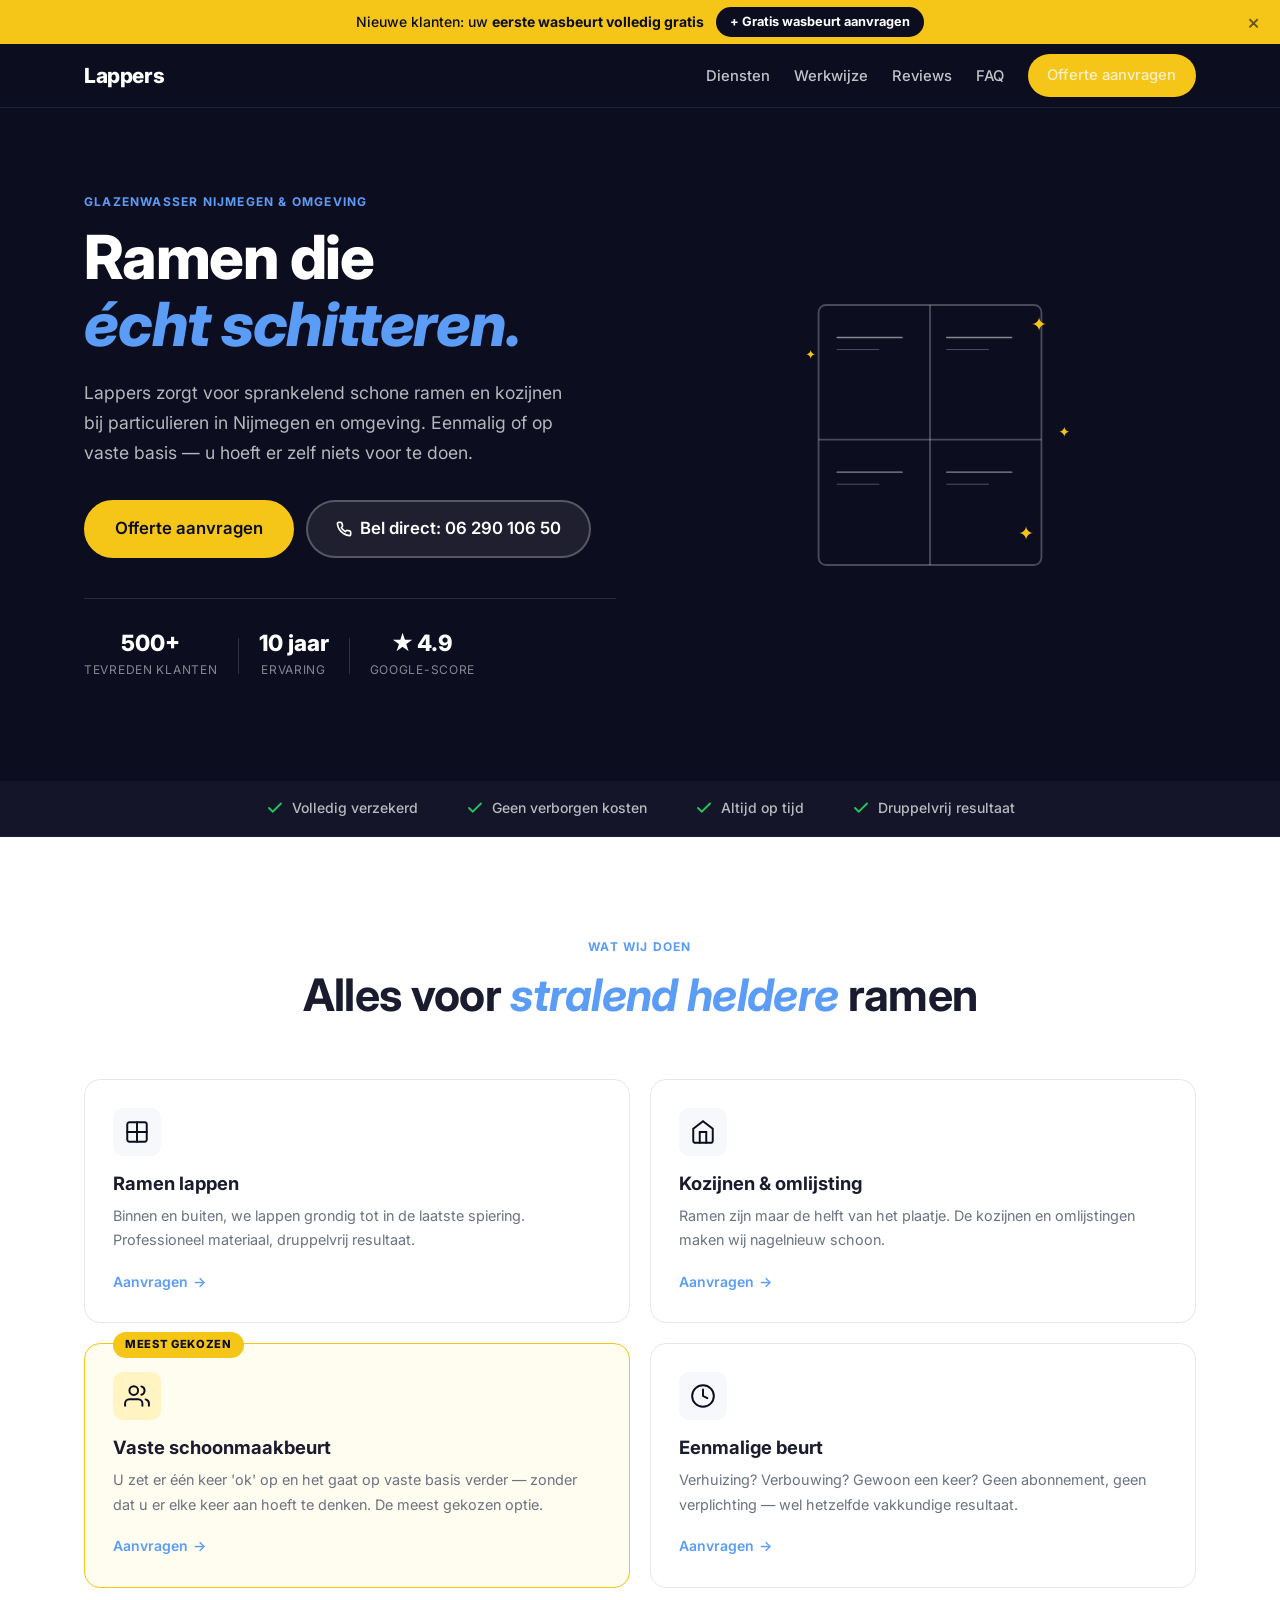
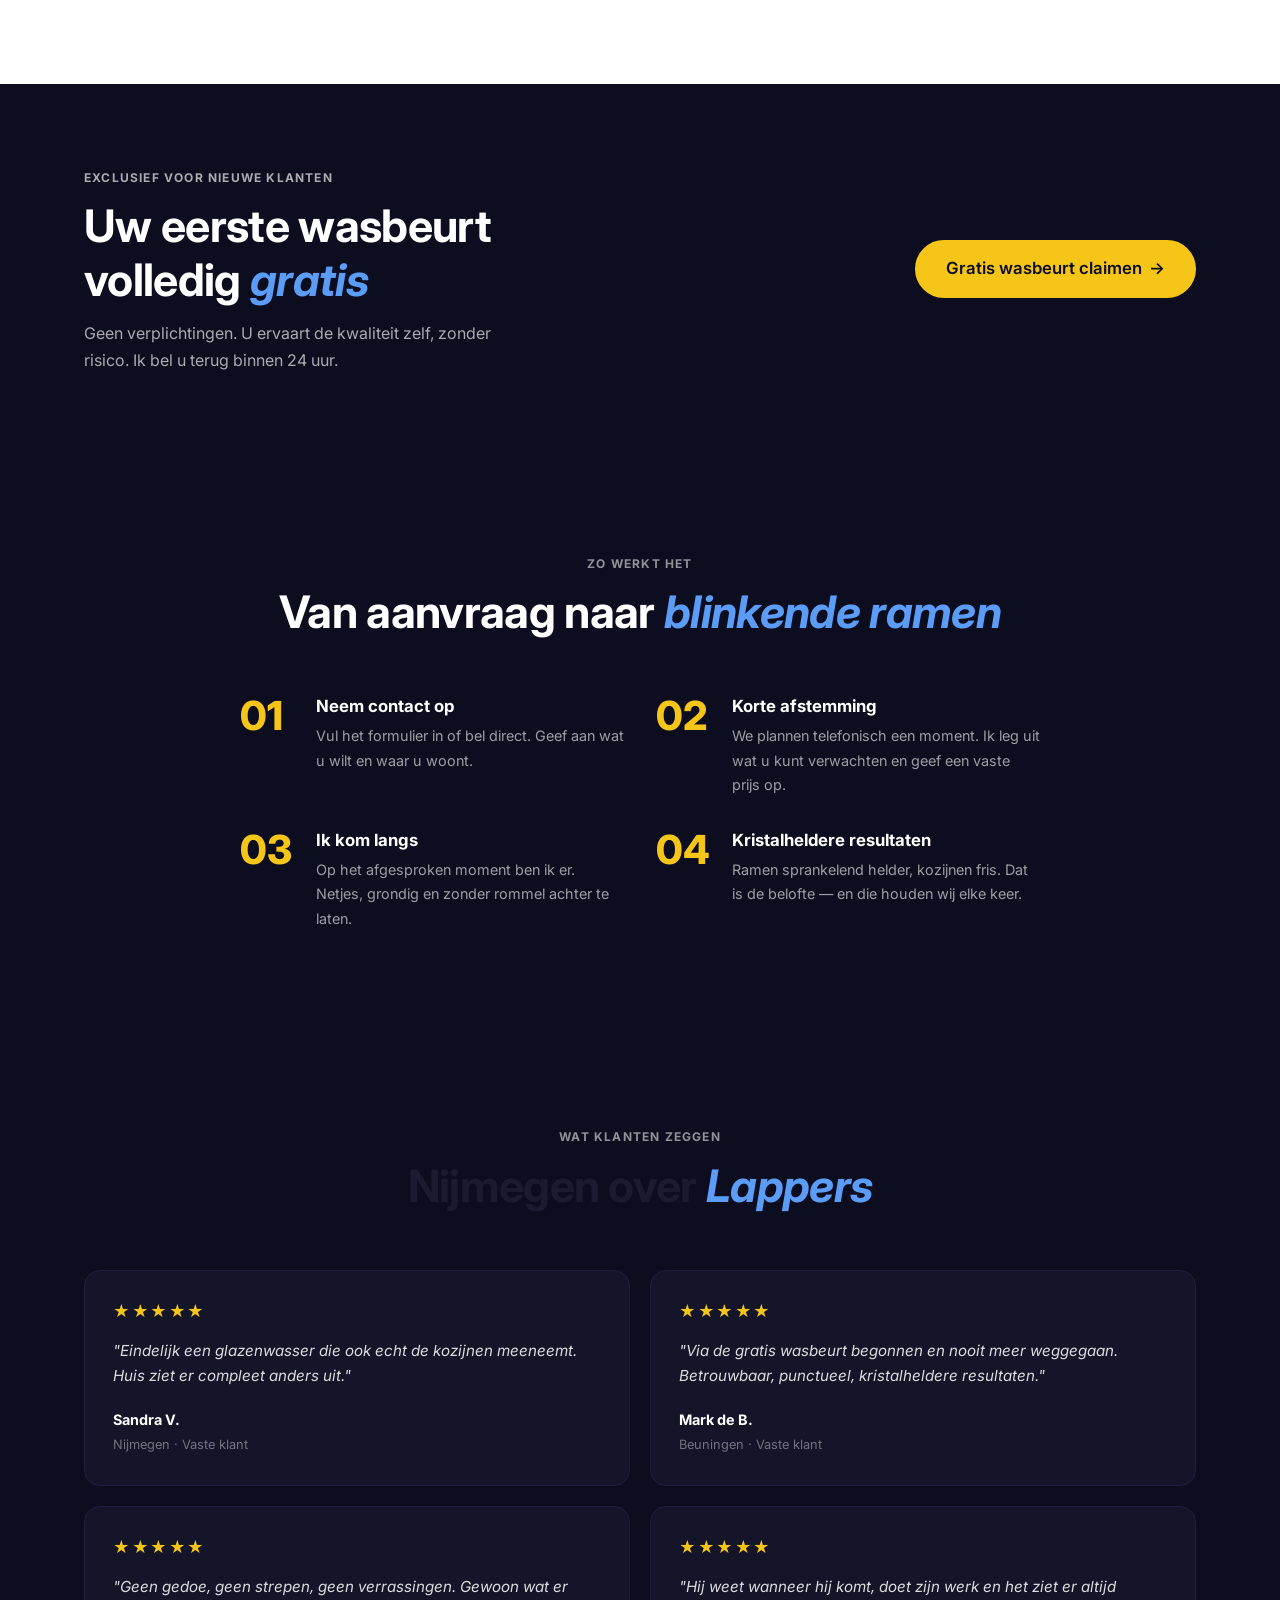
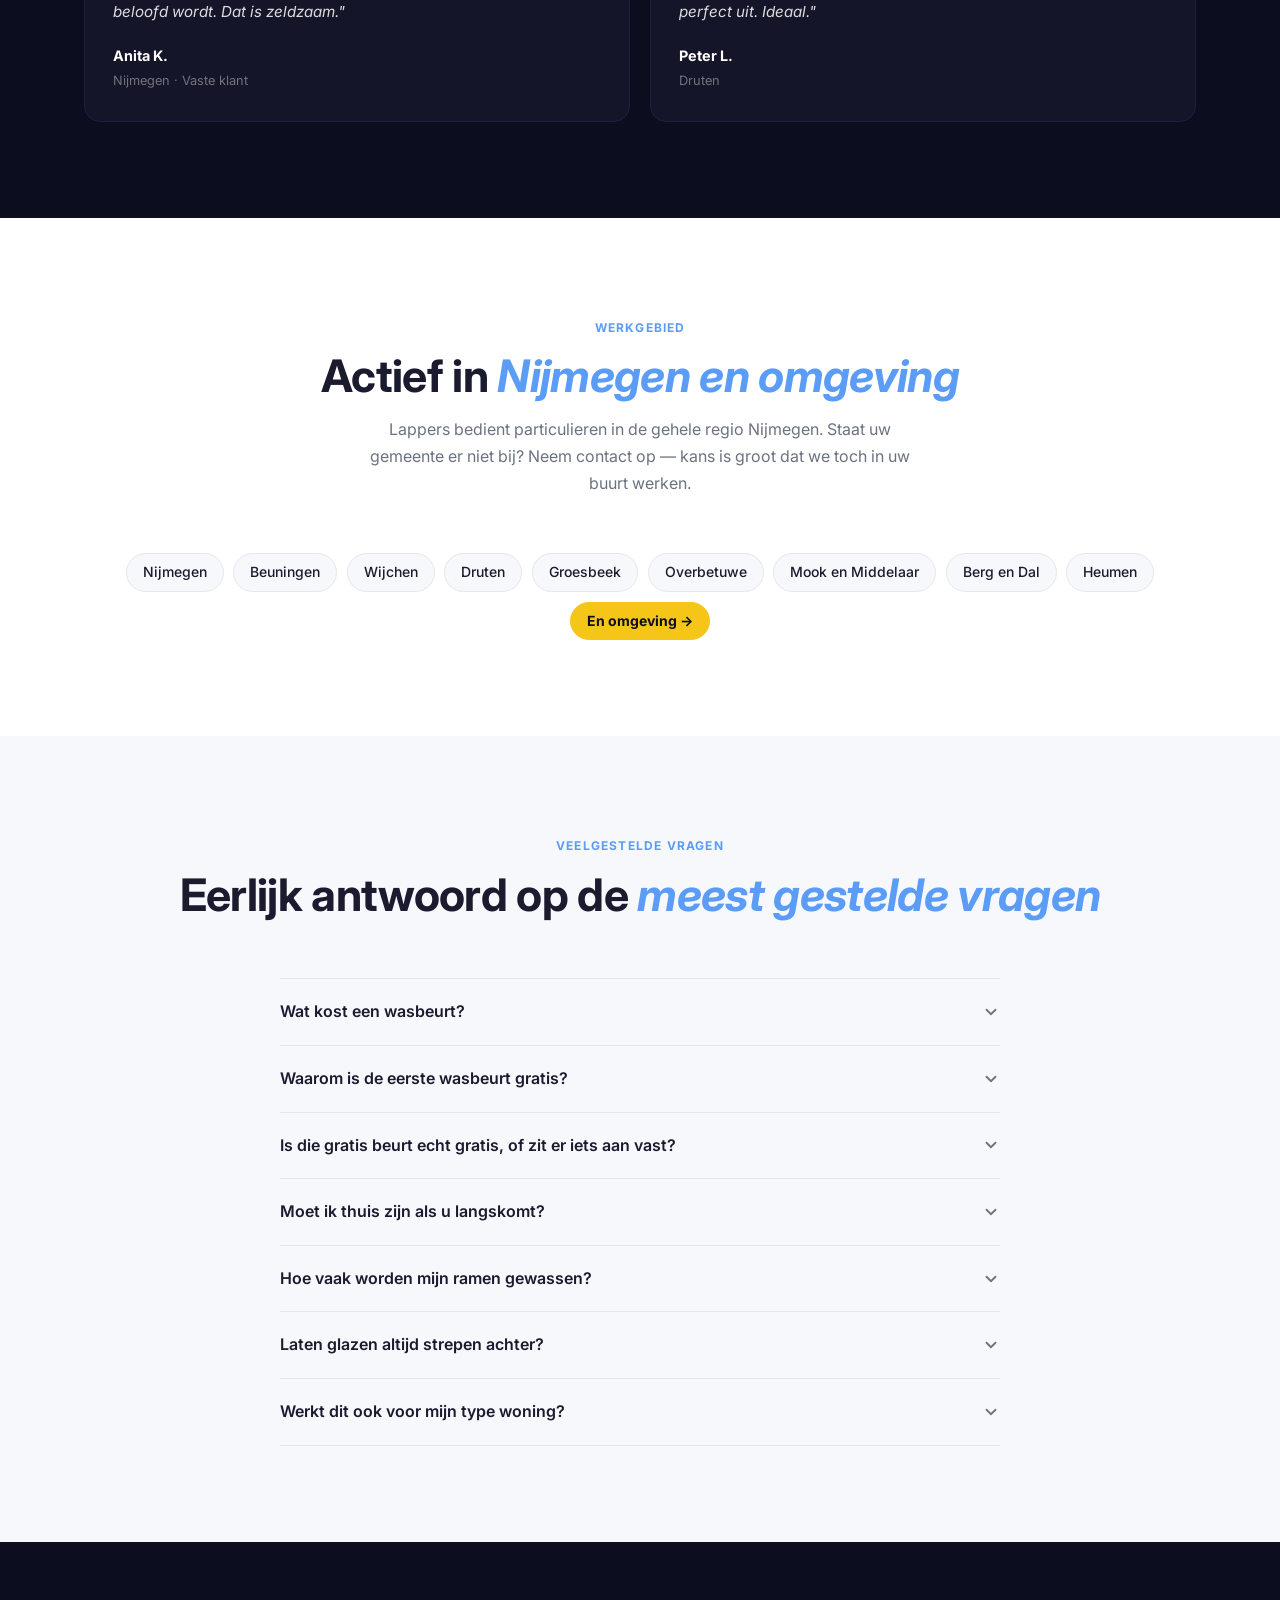
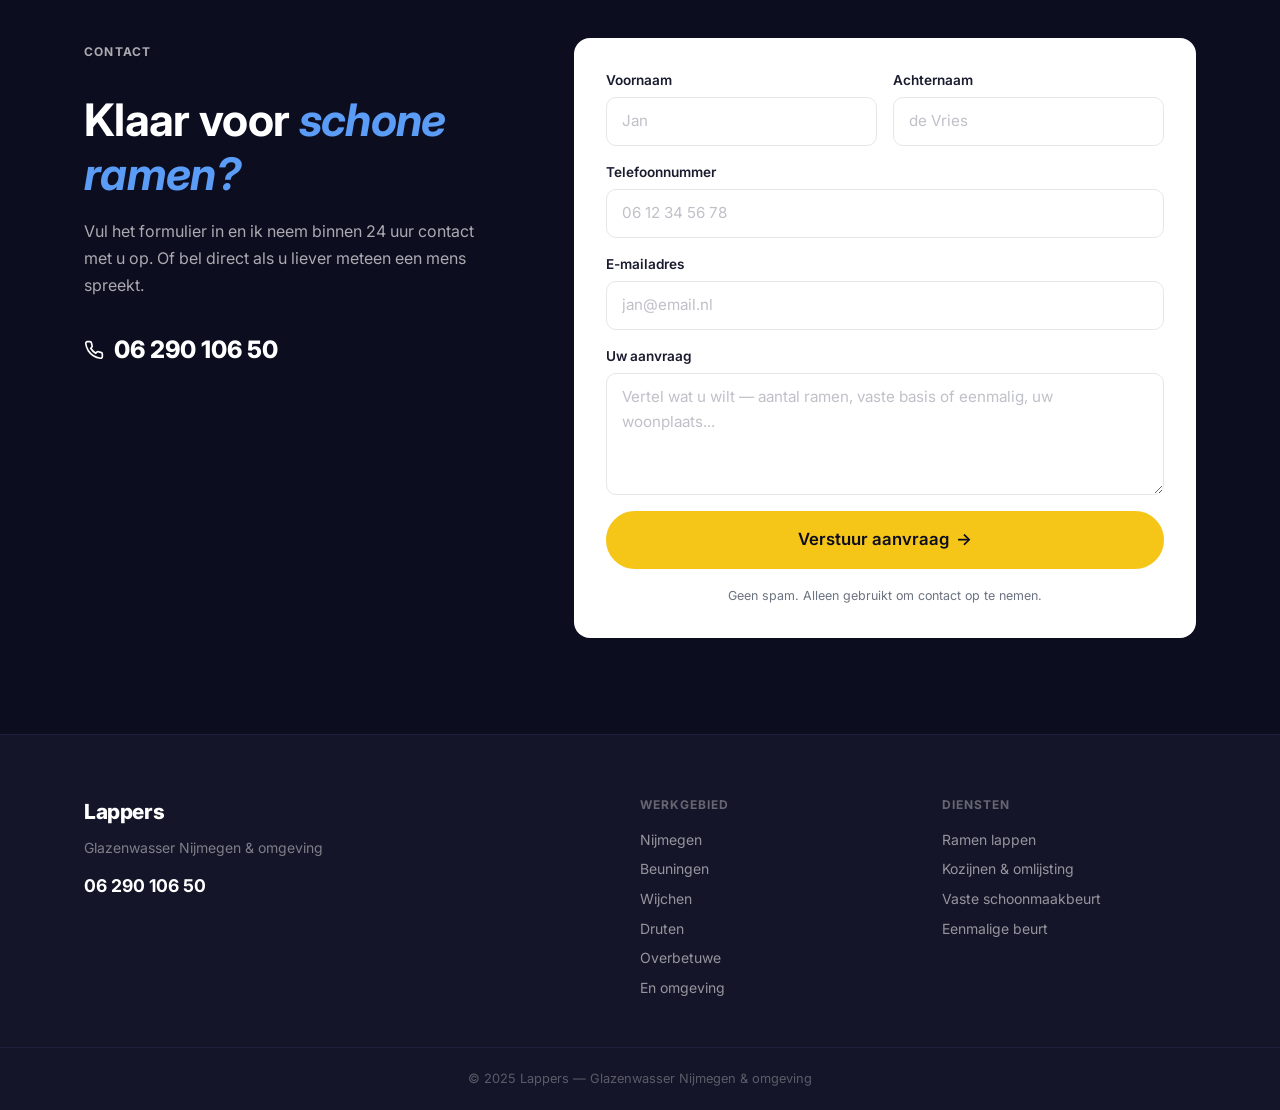
==== index.html @ eae04022 "Bouwen complete site voor lappers.nl Statische HTML/CSS/JS site voor glazenwasserij Lappers (Nijmege" ====
<!DOCTYPE html>
<html lang="nl">
<head>
    <meta charset="UTF-8">
    <meta name="viewport" content="width=device-width, initial-scale=1.0">
    <title>Lappers – Glazenwasser Nijmegen | Eerste wasbeurt gratis</title>
    <meta name="description" content="Lappers is uw betrouwbare glazenwasser in Nijmegen en omgeving. Ramen lappen voor particulieren — vakkundig, druppelvrij, altijd op tijd. Nieuwe klanten: eerste wasbeurt gratis.">
    <link rel="canonical" href="https://lappers.nl/">

    <meta property="og:title" content="Lappers – Glazenwasser Nijmegen">
    <meta property="og:description" content="Betrouwbare glazenwasser voor particulieren in Nijmegen. Eerste wasbeurt gratis.">
    <meta property="og:type" content="website">
    <meta property="og:url" content="https://lappers.nl">
    <meta property="og:locale" content="nl_NL">

    <script type="application/ld+json">
    {
      "@context": "https://schema.org",
      "@type": "LocalBusiness",
      "name": "Lappers",
      "description": "Betrouwbare glazenwasserij voor particulieren in Nijmegen en omgeving.",
      "url": "https://lappers.nl",
      "telephone": "+31629010650",
      "email": "info@lappers.nl",
      "address": {
        "@type": "PostalAddress",
        "addressLocality": "Nijmegen",
        "addressRegion": "Gelderland",
        "addressCountry": "NL"
      },
      "geo": {"@type": "GeoCoordinates", "latitude": 51.8426, "longitude": 5.8546},
      "areaServed": [
        {"@type": "City", "name": "Nijmegen"},
        {"@type": "City", "name": "Beuningen"},
        {"@type": "City", "name": "Wijchen"},
        {"@type": "City", "name": "Groesbeek"},
        {"@type": "City", "name": "Druten"},
        {"@type": "City", "name": "Overbetuwe"},
        {"@type": "City", "name": "Mook en Middelaar"}
      ],
      "openingHoursSpecification": {
        "@type": "OpeningHoursSpecification",
        "dayOfWeek": ["Monday","Tuesday","Wednesday","Thursday","Friday","Saturday"],
        "opens": "08:00", "closes": "18:00"
      },
      "aggregateRating": {"@type": "AggregateRating", "ratingValue": "4.9", "reviewCount": "127"}
    }
    </script>

    <link rel="preconnect" href="https://fonts.googleapis.com">
    <link rel="preconnect" href="https://fonts.gstatic.com" crossorigin>
    <link href="https://fonts.googleapis.com/css2?family=Inter:ital,wght@0,400;0,500;0,600;0,700;0,800;1,600;1,700&display=swap" rel="stylesheet">
    <link rel="stylesheet" href="css/style.css">
</head>
<body>

    <div class="announce-bar" id="announceBar">
        <div class="container announce-bar__inner">
            <span>Nieuwe klanten: uw <strong>eerste wasbeurt volledig gratis</strong></span>
            <a href="gratis-wasbeurt.html" class="announce-bar__cta">+ Gratis wasbeurt aanvragen</a>
            <button class="announce-bar__close" id="closeAnnounce" aria-label="Sluiten">&times;</button>
        </div>
    </div>

    <nav class="nav" id="nav">
        <div class="container nav__inner">
            <a href="/" class="nav__logo">Lappers</a>
            <ul class="nav__links" id="navLinks">
                <li><a href="#diensten">Diensten</a></li>
                <li><a href="#werkwijze">Werkwijze</a></li>
                <li><a href="#reviews">Reviews</a></li>
                <li><a href="#faq">FAQ</a></li>
                <li><a href="#contact" class="btn btn--nav">Offerte aanvragen</a></li>
            </ul>
            <button class="nav__toggle" id="navToggle" aria-label="Menu openen" aria-expanded="false">
                <span></span><span></span><span></span>
            </button>
        </div>
    </nav>

    <header class="hero" id="home">
        <div class="container hero__inner">
            <div class="hero__content">
                <p class="eyebrow">Glazenwasser Nijmegen &amp; omgeving</p>
                <h1>Ramen die<br><em>écht schitteren.</em></h1>
                <p class="hero__body">Lappers zorgt voor sprankelend schone ramen en kozijnen bij particulieren in Nijmegen en omgeving. Eenmalig of op vaste basis — u hoeft er zelf niets voor te doen.</p>
                <div class="hero__actions">
                    <a href="#contact" class="btn btn--gold btn--lg">Offerte aanvragen</a>
                    <a href="tel:0629010650" class="btn btn--ghost btn--lg">
                        <svg width="16" height="16" viewBox="0 0 24 24" fill="none" stroke="currentColor" stroke-width="2.5" stroke-linecap="round" stroke-linejoin="round" aria-hidden="true"><path d="M22 16.92v3a2 2 0 01-2.18 2 19.79 19.79 0 01-8.63-3.07 19.5 19.5 0 01-6-6 19.79 19.79 0 01-3.07-8.67A2 2 0 014 2h3a2 2 0 012 1.72c.127.96.361 1.903.7 2.81a2 2 0 01-.45 2.11L8.09 9.91a16 16 0 006 6l1.27-1.27a2 2 0 012.11-.45c.907.339 1.85.573 2.81.7A2 2 0 0122 16.92z"/></svg>
                        Bel direct: 06 290 106 50
                    </a>
                </div>
                <div class="hero__stats">
                    <div class="hero__stat">
                        <strong>500+</strong>
                        <span>Tevreden klanten</span>
                    </div>
                    <div class="hero__stat-divider"></div>
                    <div class="hero__stat">
                        <strong>10&nbsp;jaar</strong>
                        <span>Ervaring</span>
                    </div>
                    <div class="hero__stat-divider"></div>
                    <div class="hero__stat">
                        <strong>&#9733;&thinsp;4.9</strong>
                        <span>Google-score</span>
                    </div>
                </div>
            </div>
            <div class="hero__visual" aria-hidden="true">
                <div class="window-wrap">
                    <svg class="window-svg" viewBox="0 0 280 320" fill="none" xmlns="http://www.w3.org/2000/svg">
                        <!-- Window frame -->
                        <rect x="20" y="20" width="240" height="280" rx="8" stroke="rgba(255,255,255,0.25)" stroke-width="2"/>
                        <!-- Horizontal bar -->
                        <line x1="20" y1="165" x2="260" y2="165" stroke="rgba(255,255,255,0.25)" stroke-width="2"/>
                        <!-- Vertical bar -->
                        <line x1="140" y1="20" x2="140" y2="300" stroke="rgba(255,255,255,0.25)" stroke-width="2"/>
                        <!-- Pane TL shine -->
                        <line x1="40" y1="55" x2="110" y2="55" stroke="rgba(255,255,255,0.5)" stroke-width="1.5" stroke-linecap="round"/>
                        <line x1="40" y1="68" x2="85" y2="68" stroke="rgba(255,255,255,0.3)" stroke-width="1" stroke-linecap="round"/>
                        <!-- Pane TR shine -->
                        <line x1="158" y1="55" x2="228" y2="55" stroke="rgba(255,255,255,0.5)" stroke-width="1.5" stroke-linecap="round"/>
                        <line x1="158" y1="68" x2="203" y2="68" stroke="rgba(255,255,255,0.3)" stroke-width="1" stroke-linecap="round"/>
                        <!-- Pane BL shine -->
                        <line x1="40" y1="200" x2="110" y2="200" stroke="rgba(255,255,255,0.5)" stroke-width="1.5" stroke-linecap="round"/>
                        <line x1="40" y1="213" x2="85" y2="213" stroke="rgba(255,255,255,0.3)" stroke-width="1" stroke-linecap="round"/>
                        <!-- Pane BR shine -->
                        <line x1="158" y1="200" x2="228" y2="200" stroke="rgba(255,255,255,0.5)" stroke-width="1.5" stroke-linecap="round"/>
                        <line x1="158" y1="213" x2="203" y2="213" stroke="rgba(255,255,255,0.3)" stroke-width="1" stroke-linecap="round"/>
                    </svg>
                    <span class="sparkle sp1">&#10022;</span>
                    <span class="sparkle sp2">&#10022;</span>
                    <span class="sparkle sp3">&#10022;</span>
                    <span class="sparkle sp4">&#10022;</span>
                </div>
            </div>
        </div>
    </header>

    <section class="usp-bar">
        <div class="container usp-bar__inner">
            <div class="usp-item">
                <svg width="18" height="18" viewBox="0 0 24 24" fill="none" stroke="currentColor" stroke-width="2.5" stroke-linecap="round" aria-hidden="true"><polyline points="20 6 9 17 4 12"/></svg>
                <span>Volledig verzekerd</span>
            </div>
            <div class="usp-item">
                <svg width="18" height="18" viewBox="0 0 24 24" fill="none" stroke="currentColor" stroke-width="2.5" stroke-linecap="round" aria-hidden="true"><polyline points="20 6 9 17 4 12"/></svg>
                <span>Geen verborgen kosten</span>
            </div>
            <div class="usp-item">
                <svg width="18" height="18" viewBox="0 0 24 24" fill="none" stroke="currentColor" stroke-width="2.5" stroke-linecap="round" aria-hidden="true"><polyline points="20 6 9 17 4 12"/></svg>
                <span>Altijd op tijd</span>
            </div>
            <div class="usp-item">
                <svg width="18" height="18" viewBox="0 0 24 24" fill="none" stroke="currentColor" stroke-width="2.5" stroke-linecap="round" aria-hidden="true"><polyline points="20 6 9 17 4 12"/></svg>
                <span>Druppelvrij resultaat</span>
            </div>
        </div>
    </section>

    <section class="section" id="diensten">
        <div class="container">
            <div class="section__header">
                <p class="eyebrow">Wat wij doen</p>
                <h2>Alles voor <em>stralend heldere</em> ramen</h2>
            </div>
            <div class="services-grid">
                <div class="service-card">
                    <div class="service-card__icon">
                        <svg width="26" height="26" viewBox="0 0 24 24" fill="none" stroke="currentColor" stroke-width="1.8" stroke-linecap="round" aria-hidden="true"><rect x="3" y="3" width="18" height="18" rx="2"/><line x1="3" y1="12" x2="21" y2="12"/><line x1="12" y1="3" x2="12" y2="21"/></svg>
                    </div>
                    <h3>Ramen lappen</h3>
                    <p>Binnen en buiten, we lappen grondig tot in de laatste spiering. Professioneel materiaal, druppelvrij resultaat.</p>
                    <a href="#contact" class="service-card__link">Aanvragen <span aria-hidden="true">&rarr;</span></a>
                </div>
                <div class="service-card">
                    <div class="service-card__icon">
                        <svg width="26" height="26" viewBox="0 0 24 24" fill="none" stroke="currentColor" stroke-width="1.8" stroke-linecap="round" aria-hidden="true"><path d="M3 9l9-7 9 7v11a2 2 0 01-2 2H5a2 2 0 01-2-2z"/><polyline points="9 22 9 12 15 12 15 22"/></svg>
                    </div>
                    <h3>Kozijnen &amp; omlijsting</h3>
                    <p>Ramen zijn maar de helft van het plaatje. De kozijnen en omlijstingen maken wij nagelnieuw schoon.</p>
                    <a href="#contact" class="service-card__link">Aanvragen <span aria-hidden="true">&rarr;</span></a>
                </div>
                <div class="service-card service-card--featured">
                    <div class="service-card__badge">Meest gekozen</div>
                    <div class="service-card__icon">
                        <svg width="26" height="26" viewBox="0 0 24 24" fill="none" stroke="currentColor" stroke-width="1.8" stroke-linecap="round" aria-hidden="true"><path d="M17 21v-2a4 4 0 00-4-4H5a4 4 0 00-4 4v2"/><circle cx="9" cy="7" r="4"/><path d="M23 21v-2a4 4 0 00-3-3.87"/><path d="M16 3.13a4 4 0 010 7.75"/></svg>
                    </div>
                    <h3>Vaste schoonmaakbeurt</h3>
                    <p>U zet er één keer 'ok' op en het gaat op vaste basis verder — zonder dat u er elke keer aan hoeft te denken. De meest gekozen optie.</p>
                    <a href="#contact" class="service-card__link">Aanvragen <span aria-hidden="true">&rarr;</span></a>
                </div>
                <div class="service-card">
                    <div class="service-card__icon">
                        <svg width="26" height="26" viewBox="0 0 24 24" fill="none" stroke="currentColor" stroke-width="1.8" stroke-linecap="round" aria-hidden="true"><circle cx="12" cy="12" r="10"/><polyline points="12 6 12 12 16 14"/></svg>
                    </div>
                    <h3>Eenmalige beurt</h3>
                    <p>Verhuizing? Verbouwing? Gewoon een keer? Geen abonnement, geen verplichting — wel hetzelfde vakkundige resultaat.</p>
                    <a href="#contact" class="service-card__link">Aanvragen <span aria-hidden="true">&rarr;</span></a>
                </div>
            </div>
        </div>
    </section>

    <section class="cta-banner">
        <div class="container cta-banner__inner">
            <div class="cta-banner__content">
                <p class="eyebrow eyebrow--light">Exclusief voor nieuwe klanten</p>
                <h2>Uw eerste wasbeurt<br>volledig <em>gratis</em></h2>
                <p>Geen verplichtingen. U ervaart de kwaliteit zelf, zonder risico. Ik bel u terug binnen 24 uur.</p>
            </div>
            <a href="gratis-wasbeurt.html" class="btn btn--gold btn--lg">Gratis wasbeurt claimen <span aria-hidden="true">&rarr;</span></a>
        </div>
    </section>

    <section class="section section--dark" id="werkwijze">
        <div class="container">
            <div class="section__header">
                <p class="eyebrow eyebrow--light">Zo werkt het</p>
                <h2>Van aanvraag naar <em>blinkende ramen</em></h2>
            </div>
            <div class="steps">
                <div class="step">
                    <div class="step__number">01</div>
                    <div class="step__content">
                        <h3>Neem contact op</h3>
                        <p>Vul het formulier in of bel direct. Geef aan wat u wilt en waar u woont.</p>
                    </div>
                </div>
                <div class="step">
                    <div class="step__number">02</div>
                    <div class="step__content">
                        <h3>Korte afstemming</h3>
                        <p>We plannen telefonisch een moment. Ik leg uit wat u kunt verwachten en geef een vaste prijs op.</p>
                    </div>
                </div>
                <div class="step">
                    <div class="step__number">03</div>
                    <div class="step__content">
                        <h3>Ik kom langs</h3>
                        <p>Op het afgesproken moment ben ik er. Netjes, grondig en zonder rommel achter te laten.</p>
                    </div>
                </div>
                <div class="step">
                    <div class="step__number">04</div>
                    <div class="step__content">
                        <h3>Kristalheldere resultaten</h3>
                        <p>Ramen sprankelend helder, kozijnen fris. Dat is de belofte — en die houden wij elke keer.</p>
                    </div>
                </div>
            </div>
        </div>
    </section>

    <section class="section reviews-section" id="reviews">
        <div class="container">
            <div class="section__header">
                <p class="eyebrow eyebrow--light">Wat klanten zeggen</p>
                <h2>Nijmegen over <em>Lappers</em></h2>
            </div>
            <div class="reviews-grid">
                <div class="review-card">
                    <div class="review-card__stars" aria-label="5 sterren">&#9733;&#9733;&#9733;&#9733;&#9733;</div>
                    <blockquote>"Eindelijk een glazenwasser die ook echt de kozijnen meeneemt. Huis ziet er compleet anders uit."</blockquote>
                    <div class="review-card__author">
                        <strong>Sandra V.</strong>
                        <span>Nijmegen &middot; Vaste klant</span>
                    </div>
                </div>
                <div class="review-card">
                    <div class="review-card__stars" aria-label="5 sterren">&#9733;&#9733;&#9733;&#9733;&#9733;</div>
                    <blockquote>"Via de gratis wasbeurt begonnen en nooit meer weggegaan. Betrouwbaar, punctueel, kristalheldere resultaten."</blockquote>
                    <div class="review-card__author">
                        <strong>Mark de B.</strong>
                        <span>Beuningen &middot; Vaste klant</span>
                    </div>
                </div>
                <div class="review-card">
                    <div class="review-card__stars" aria-label="5 sterren">&#9733;&#9733;&#9733;&#9733;&#9733;</div>
                    <blockquote>"Geen gedoe, geen strepen, geen verrassingen. Gewoon wat er beloofd wordt. Dat is zeldzaam."</blockquote>
                    <div class="review-card__author">
                        <strong>Anita K.</strong>
                        <span>Nijmegen &middot; Vaste klant</span>
                    </div>
                </div>
                <div class="review-card">
                    <div class="review-card__stars" aria-label="5 sterren">&#9733;&#9733;&#9733;&#9733;&#9733;</div>
                    <blockquote>"Hij weet wanneer hij komt, doet zijn werk en het ziet er altijd perfect uit. Ideaal."</blockquote>
                    <div class="review-card__author">
                        <strong>Peter L.</strong>
                        <span>Druten</span>
                    </div>
                </div>
            </div>
        </div>
    </section>

    <section class="section" id="werkgebied">
        <div class="container">
            <div class="section__header">
                <p class="eyebrow">Werkgebied</p>
                <h2>Actief in <em>Nijmegen en omgeving</em></h2>
                <p class="section__sub">Lappers bedient particulieren in de gehele regio Nijmegen. Staat uw gemeente er niet bij? Neem contact op — kans is groot dat we toch in uw buurt werken.</p>
            </div>
            <div class="areas">
                <span class="area-tag">Nijmegen</span>
                <span class="area-tag">Beuningen</span>
                <span class="area-tag">Wijchen</span>
                <span class="area-tag">Druten</span>
                <span class="area-tag">Groesbeek</span>
                <span class="area-tag">Overbetuwe</span>
                <span class="area-tag">Mook en Middelaar</span>
                <span class="area-tag">Berg en Dal</span>
                <span class="area-tag">Heumen</span>
                <a href="#contact" class="area-tag area-tag--cta">En omgeving &rarr;</a>
            </div>
        </div>
    </section>

    <section class="section section--alt" id="faq">
        <div class="container">
            <div class="section__header">
                <p class="eyebrow">Veelgestelde vragen</p>
                <h2>Eerlijk antwoord op de <em>meest gestelde vragen</em></h2>
            </div>
            <div class="faq" role="list">
                <div class="faq__item" role="listitem">
                    <button class="faq__q" aria-expanded="false">
                        Wat kost een wasbeurt?
                        <svg width="18" height="18" viewBox="0 0 24 24" fill="none" stroke="currentColor" stroke-width="2.5" stroke-linecap="round" aria-hidden="true"><polyline points="6 9 12 15 18 9"/></svg>
                    </button>
                    <div class="faq__a" hidden>
                        <p>De prijs hangt af van het aantal ramen en de grootte van uw woning. Na een korte afstemming ontvangt u een vaste prijs — geen verrassingen achteraf. Nieuwe klanten krijgen de eerste beurt gratis.</p>
                    </div>
                </div>
                <div class="faq__item" role="listitem">
                    <button class="faq__q" aria-expanded="false">
                        Waarom is de eerste wasbeurt gratis?
                        <svg width="18" height="18" viewBox="0 0 24 24" fill="none" stroke="currentColor" stroke-width="2.5" stroke-linecap="round" aria-hidden="true"><polyline points="6 9 12 15 18 9"/></svg>
                    </button>
                    <div class="faq__a" hidden>
                        <p>Ik werk liever met klanten die tevreden zijn dan met klanten die verplicht zijn. Één gratis beurt — zodat u zelf ervaart wat de kwaliteit is. Geen verplichtingen, geen abonnement, tenzij u dat zelf wilt.</p>
                    </div>
                </div>
                <div class="faq__item" role="listitem">
                    <button class="faq__q" aria-expanded="false">
                        Is die gratis beurt echt gratis, of zit er iets aan vast?
                        <svg width="18" height="18" viewBox="0 0 24 24" fill="none" stroke="currentColor" stroke-width="2.5" stroke-linecap="round" aria-hidden="true"><polyline points="6 9 12 15 18 9"/></svg>
                    </button>
                    <div class="faq__a" hidden>
                        <p>Echt gratis. Geen abonnementsverplichtingen, geen verborgen kosten. Na de gratis beurt beslist u zelf of u verderwilt — en op welke basis.</p>
                    </div>
                </div>
                <div class="faq__item" role="listitem">
                    <button class="faq__q" aria-expanded="false">
                        Moet ik thuis zijn als u langskomt?
                        <svg width="18" height="18" viewBox="0 0 24 24" fill="none" stroke="currentColor" stroke-width="2.5" stroke-linecap="round" aria-hidden="true"><polyline points="6 9 12 15 18 9"/></svg>
                    </button>
                    <div class="faq__a" hidden>
                        <p>Voor de buitenkant hoeft u niet thuis te zijn. Voor de binnenkant wel. We stemmen dat vooraf af, zodat het altijd op een geschikt moment is.</p>
                    </div>
                </div>
                <div class="faq__item" role="listitem">
                    <button class="faq__q" aria-expanded="false">
                        Hoe vaak worden mijn ramen gewassen?
                        <svg width="18" height="18" viewBox="0 0 24 24" fill="none" stroke="currentColor" stroke-width="2.5" stroke-linecap="round" aria-hidden="true"><polyline points="6 9 12 15 18 9"/></svg>
                    </button>
                    <div class="faq__a" hidden>
                        <p>Dat bepaalt u zelf. De meeste klanten kiezen voor een vaste frequentie van 4 tot 6 weken. Maar ook eenmalig is altijd mogelijk.</p>
                    </div>
                </div>
                <div class="faq__item" role="listitem">
                    <button class="faq__q" aria-expanded="false">
                        Laten glazen altijd strepen achter?
                        <svg width="18" height="18" viewBox="0 0 24 24" fill="none" stroke="currentColor" stroke-width="2.5" stroke-linecap="round" aria-hidden="true"><polyline points="6 9 12 15 18 9"/></svg>
                    </button>
                    <div class="faq__a" hidden>
                        <p>Alleen als ze niet professioneel worden gewassen. Met de juiste techniek en materialen werken wij altijd druppelvrij en streepvrij. Dat is wat vakmanschap inhoudt.</p>
                    </div>
                </div>
                <div class="faq__item" role="listitem">
                    <button class="faq__q" aria-expanded="false">
                        Werkt dit ook voor mijn type woning?
                        <svg width="18" height="18" viewBox="0 0 24 24" fill="none" stroke="currentColor" stroke-width="2.5" stroke-linecap="round" aria-hidden="true"><polyline points="6 9 12 15 18 9"/></svg>
                    </button>
                    <div class="faq__a" hidden>
                        <p>Voor de meeste woningen — rijtjeshuizen, vrijstaand en appartementen — is dit geen probleem. Bij dakramen of hoge verdiepingen stemmen we vooraf af wat mogelijk is.</p>
                    </div>
                </div>
            </div>
        </div>
    </section>

    <section class="section contact-section" id="contact">
        <div class="container contact__inner">
            <div class="contact__info">
                <p class="eyebrow eyebrow--light">Contact</p>
                <h2>Klaar voor <em>schone ramen?</em></h2>
                <p>Vul het formulier in en ik neem binnen 24 uur contact met u op. Of bel direct als u liever meteen een mens spreekt.</p>
                <a href="tel:0629010650" class="contact__phone">
                    <svg width="20" height="20" viewBox="0 0 24 24" fill="none" stroke="currentColor" stroke-width="2" stroke-linecap="round" aria-hidden="true"><path d="M22 16.92v3a2 2 0 01-2.18 2 19.79 19.79 0 01-8.63-3.07 19.5 19.5 0 01-6-6 19.79 19.79 0 01-3.07-8.67A2 2 0 014 2h3a2 2 0 012 1.72c.127.96.361 1.903.7 2.81a2 2 0 01-.45 2.11L8.09 9.91a16 16 0 006 6l1.27-1.27a2 2 0 012.11-.45c.907.339 1.85.573 2.81.7A2 2 0 0122 16.92z"/></svg>
                    06 290 106 50
                </a>
            </div>
            <form class="contact-form" id="contactForm" novalidate>
                <div class="form-row">
                    <div class="form-field">
                        <label for="firstName">Voornaam</label>
                        <input type="text" id="firstName" name="firstName" required autocomplete="given-name" placeholder="Jan">
                    </div>
                    <div class="form-field">
                        <label for="lastName">Achternaam</label>
                        <input type="text" id="lastName" name="lastName" required autocomplete="family-name" placeholder="de Vries">
                    </div>
                </div>
                <div class="form-field">
                    <label for="phone">Telefoonnummer</label>
                    <input type="tel" id="phone" name="phone" required autocomplete="tel" placeholder="06 12 34 56 78">
                </div>
                <div class="form-field">
                    <label for="email">E-mailadres</label>
                    <input type="email" id="email" name="email" required autocomplete="email" placeholder="jan@email.nl">
                </div>
                <div class="form-field">
                    <label for="message">Uw aanvraag</label>
                    <textarea id="message" name="message" rows="4" placeholder="Vertel wat u wilt — aantal ramen, vaste basis of eenmalig, uw woonplaats..."></textarea>
                </div>
                <button type="submit" class="btn btn--gold btn--lg btn--full">
                    Verstuur aanvraag <span aria-hidden="true">&rarr;</span>
                </button>
                <p class="form__notice">Geen spam. Alleen gebruikt om contact op te nemen.</p>
            </form>
        </div>
    </section>

    <footer class="footer">
        <div class="container footer__inner">
            <div class="footer__brand">
                <a href="/" class="nav__logo">Lappers</a>
                <p>Glazenwasser Nijmegen &amp; omgeving</p>
                <a href="tel:0629010650" class="footer__phone">06 290 106 50</a>
            </div>
            <div class="footer__col">
                <p class="footer__col-title">Werkgebied</p>
                <ul>
                    <li>Nijmegen</li>
                    <li>Beuningen</li>
                    <li>Wijchen</li>
                    <li>Druten</li>
                    <li>Overbetuwe</li>
                    <li>En omgeving</li>
                </ul>
            </div>
            <div class="footer__col">
                <p class="footer__col-title">Diensten</p>
                <ul>
                    <li><a href="#diensten">Ramen lappen</a></li>
                    <li><a href="#diensten">Kozijnen &amp; omlijsting</a></li>
                    <li><a href="#diensten">Vaste schoonmaakbeurt</a></li>
                    <li><a href="#diensten">Eenmalige beurt</a></li>
                </ul>
            </div>
        </div>
        <div class="footer__bottom">
            <div class="container">
                <p>&copy; 2025 Lappers &mdash; Glazenwasser Nijmegen &amp; omgeving</p>
            </div>
        </div>
    </footer>

    <script src="js/main.js"></script>
</body>
</html>
---- css/style.css ----
/* ===== Variables ===== */
:root {
  --navy:        #0C0D1F;
  --navy-card:   #141528;
  --navy-border: #1E2040;
  --gold:        #F5C518;
  --gold-hover:  #e0b210;
  --blue-em:     #5B9CF6;
  --white:       #FFFFFF;
  --off-white:   #F7F8FC;
  --text:        #1A1B2E;
  --text-muted:  #6B7280;
  --border:      #E5E7EB;
  --green:       #22C55E;

  --font: 'Inter', system-ui, -apple-system, sans-serif;
  --radius:      10px;
  --radius-lg:   16px;
  --radius-full: 999px;
  --shadow:      0 2px 12px rgba(0,0,0,.08);
  --shadow-md:   0 4px 20px rgba(0,0,0,.12);
  --shadow-lg:   0 8px 40px rgba(0,0,0,.16);

  --nav-h: 64px;
  --announce-h: 44px;
}

/* ===== Reset ===== */
*, *::before, *::after { box-sizing: border-box; margin: 0; padding: 0; }
html { scroll-behavior: smooth; font-size: 16px; }
body {
  font-family: var(--font);
  color: var(--text);
  background: var(--white);
  line-height: 1.6;
  -webkit-font-smoothing: antialiased;
}
img, svg { display: block; max-width: 100%; }
a { color: inherit; text-decoration: none; }
ul { list-style: none; }
button { font: inherit; cursor: pointer; border: none; background: none; }
input, textarea, select { font: inherit; }

/* ===== Container ===== */
.container {
  width: 100%;
  max-width: 1160px;
  margin: 0 auto;
  padding: 0 24px;
}

/* ===== Typography ===== */
h1 { font-size: clamp(2.4rem, 5vw, 3.8rem); font-weight: 800; line-height: 1.1; letter-spacing: -.02em; }
h2 { font-size: clamp(1.8rem, 3.5vw, 2.8rem); font-weight: 700; line-height: 1.2; letter-spacing: -.015em; }
h3 { font-size: 1.15rem; font-weight: 700; line-height: 1.3; }
p  { line-height: 1.7; }

em { font-style: italic; color: var(--blue-em); }

.eyebrow {
  display: inline-block;
  font-size: .75rem;
  font-weight: 700;
  letter-spacing: .1em;
  text-transform: uppercase;
  color: var(--blue-em);
  margin-bottom: .75rem;
}
.eyebrow--light { color: rgba(255,255,255,.55); }

/* ===== Buttons ===== */
.btn {
  display: inline-flex;
  align-items: center;
  gap: .45rem;
  font-size: 1rem;
  font-weight: 600;
  border-radius: var(--radius-full);
  padding: .65rem 1.4rem;
  transition: background .18s, color .18s, opacity .18s, transform .12s;
  white-space: nowrap;
  cursor: pointer;
  border: 2px solid transparent;
  text-decoration: none;
}
.btn:hover { transform: translateY(-1px); }
.btn:active { transform: translateY(0); }

.btn--gold   { background: var(--gold); color: #0C0D1F; border-color: var(--gold); }
.btn--gold:hover { background: var(--gold-hover); border-color: var(--gold-hover); }

.btn--ghost  { background: rgba(255,255,255,.08); color: var(--white); border-color: rgba(255,255,255,.25); }
.btn--ghost:hover { background: rgba(255,255,255,.14); border-color: rgba(255,255,255,.4); }

.btn--nav    { background: var(--gold); color: #0C0D1F; padding: .5rem 1.1rem; font-size: .9rem; }
.btn--nav:hover { background: var(--gold-hover); }

.btn--outline { background: transparent; color: var(--text); border-color: var(--border); }
.btn--outline:hover { border-color: #9CA3AF; }

.btn--lg  { padding: .85rem 1.8rem; font-size: 1.05rem; }
.btn--full { width: 100%; justify-content: center; }

/* ===== Announce bar ===== */
.announce-bar {
  background: var(--gold);
  color: var(--navy);
  font-size: .875rem;
  font-weight: 500;
  position: sticky;
  top: 0;
  z-index: 200;
  height: var(--announce-h);
  transition: height .2s, opacity .2s;
  overflow: hidden;
}
.announce-bar.hidden { height: 0; opacity: 0; pointer-events: none; }
.announce-bar__inner {
  display: flex;
  align-items: center;
  justify-content: center;
  gap: .75rem;
  height: 100%;
}
.announce-bar__cta {
  background: var(--navy);
  color: var(--white);
  padding: .3rem .85rem;
  border-radius: var(--radius-full);
  font-size: .8rem;
  font-weight: 700;
  white-space: nowrap;
  transition: opacity .15s;
}
.announce-bar__cta:hover { opacity: .85; }
.announce-bar__close {
  position: absolute;
  right: 16px;
  font-size: 1.25rem;
  line-height: 1;
  color: var(--navy);
  opacity: .6;
  transition: opacity .15s;
  padding: 4px;
}
.announce-bar__close:hover { opacity: 1; }

/* ===== Navigation ===== */
.nav {
  position: sticky;
  top: var(--announce-h);
  z-index: 100;
  background: var(--navy);
  border-bottom: 1px solid var(--navy-border);
  height: var(--nav-h);
  transition: box-shadow .2s, top .2s;
}
.nav.scrolled { box-shadow: 0 2px 20px rgba(0,0,0,.4); }
.nav.announce-hidden { top: 0; }
.nav__inner {
  display: flex;
  align-items: center;
  justify-content: space-between;
  height: 100%;
}
.nav__logo {
  font-size: 1.3rem;
  font-weight: 800;
  color: var(--white);
  letter-spacing: -.02em;
}
.nav__links {
  display: flex;
  align-items: center;
  gap: 1.5rem;
}
.nav__links a {
  color: rgba(255,255,255,.75);
  font-size: .925rem;
  font-weight: 500;
  transition: color .15s;
}
.nav__links a:hover { color: var(--white); }
.nav__toggle {
  display: none;
  flex-direction: column;
  gap: 5px;
  padding: 6px;
}
.nav__toggle span {
  display: block;
  width: 22px;
  height: 2px;
  background: var(--white);
  border-radius: 2px;
  transition: transform .2s, opacity .2s;
}
.nav__toggle.open span:nth-child(1) { transform: translateY(7px) rotate(45deg); }
.nav__toggle.open span:nth-child(2) { opacity: 0; }
.nav__toggle.open span:nth-child(3) { transform: translateY(-7px) rotate(-45deg); }

/* ===== Hero ===== */
.hero {
  background: var(--navy);
  padding: 80px 0 100px;
  overflow: hidden;
}
.hero__inner {
  display: grid;
  grid-template-columns: 1fr 1fr;
  gap: 48px;
  align-items: center;
}
.hero__content { color: var(--white); }
.hero__content h1 { color: var(--white); margin-bottom: 1.25rem; }
.hero__body {
  color: rgba(255,255,255,.7);
  font-size: 1.1rem;
  max-width: 480px;
  margin-bottom: 2rem;
}
.hero__actions {
  display: flex;
  flex-wrap: wrap;
  gap: .75rem;
  margin-bottom: 2.5rem;
}
.hero__stats {
  display: flex;
  align-items: center;
  gap: 1.25rem;
  padding-top: 2rem;
  border-top: 1px solid rgba(255,255,255,.12);
}
.hero__stat { text-align: center; }
.hero__stat strong {
  display: block;
  font-size: 1.4rem;
  font-weight: 800;
  color: var(--white);
  line-height: 1.1;
}
.hero__stat span {
  font-size: .75rem;
  color: rgba(255,255,255,.5);
  text-transform: uppercase;
  letter-spacing: .06em;
}
.hero__stat-divider {
  width: 1px;
  height: 36px;
  background: rgba(255,255,255,.15);
  flex-shrink: 0;
}

/* Window illustration */
.hero__visual {
  display: flex;
  justify-content: center;
  align-items: center;
}
.window-wrap {
  position: relative;
  width: 260px;
  height: 300px;
}
.window-svg {
  width: 100%;
  height: 100%;
  filter: drop-shadow(0 0 40px rgba(91,156,246,.15));
}
.sparkle {
  position: absolute;
  color: var(--gold);
  font-size: 1.2rem;
  animation: sparkle-pulse 2.5s ease-in-out infinite;
}
.sp1 { top: 8%; right: 5%; animation-delay: 0s; }
.sp2 { top: 45%; right: -4%; font-size: .9rem; animation-delay: .6s; }
.sp3 { bottom: 12%; right: 10%; animation-delay: 1.2s; }
.sp4 { top: 20%; left: 2%; font-size: .8rem; animation-delay: 1.8s; }

@keyframes sparkle-pulse {
  0%, 100% { opacity: .3; transform: scale(.8); }
  50%       { opacity: 1;  transform: scale(1.1); }
}

/* ===== USP bar ===== */
.usp-bar {
  background: var(--navy-card);
  border-bottom: 1px solid var(--navy-border);
  padding: 1rem 0;
}
.usp-bar__inner {
  display: flex;
  flex-wrap: wrap;
  justify-content: center;
  gap: 1.5rem 3rem;
}
.usp-item {
  display: flex;
  align-items: center;
  gap: .5rem;
  color: rgba(255,255,255,.7);
  font-size: .875rem;
  font-weight: 500;
}
.usp-item svg { color: var(--green); flex-shrink: 0; }

/* ===== Section base ===== */
.section {
  padding: 96px 0;
}
.section--alt { background: var(--off-white); }
.section--dark {
  background: var(--navy);
  color: var(--white);
}
.section__header {
  text-align: center;
  margin-bottom: 3.5rem;
}
.section__sub {
  margin-top: .75rem;
  color: var(--text-muted);
  max-width: 540px;
  margin-left: auto;
  margin-right: auto;
}
.section--dark .section__sub { color: rgba(255,255,255,.55); }

/* ===== Services ===== */
.services-grid {
  display: grid;
  grid-template-columns: repeat(2, 1fr);
  gap: 1.25rem;
}
.service-card {
  background: var(--white);
  border: 1px solid var(--border);
  border-radius: var(--radius-lg);
  padding: 1.75rem;
  position: relative;
  transition: box-shadow .2s, transform .2s;
}
.service-card:hover {
  box-shadow: var(--shadow-md);
  transform: translateY(-2px);
}
.service-card--featured {
  border-color: var(--gold);
  background: #FFFDF0;
}
.service-card__badge {
  position: absolute;
  top: -12px;
  left: 1.75rem;
  background: var(--gold);
  color: var(--navy);
  font-size: .7rem;
  font-weight: 800;
  letter-spacing: .06em;
  text-transform: uppercase;
  padding: .25rem .75rem;
  border-radius: var(--radius-full);
}
.service-card__icon {
  width: 48px;
  height: 48px;
  background: var(--off-white);
  border-radius: var(--radius);
  display: flex;
  align-items: center;
  justify-content: center;
  margin-bottom: 1rem;
  color: var(--navy);
}
.service-card--featured .service-card__icon { background: #FFF4C2; }
.service-card h3 { margin-bottom: .5rem; }
.service-card p { color: var(--text-muted); font-size: .9rem; margin-bottom: 1rem; }
.service-card__link {
  font-size: .875rem;
  font-weight: 600;
  color: var(--blue-em);
  transition: gap .15s;
  display: inline-flex;
  align-items: center;
  gap: .3rem;
}
.service-card__link:hover { text-decoration: underline; }

/* ===== CTA Banner ===== */
.cta-banner {
  background: var(--navy);
  padding: 80px 0;
}
.cta-banner__inner {
  display: flex;
  align-items: center;
  justify-content: space-between;
  gap: 2rem;
  flex-wrap: wrap;
}
.cta-banner__content { color: var(--white); }
.cta-banner__content h2 { color: var(--white); margin-bottom: .75rem; }
.cta-banner__content p { color: rgba(255,255,255,.65); max-width: 440px; }

/* ===== Steps ===== */
.steps {
  display: grid;
  grid-template-columns: repeat(2, 1fr);
  gap: 2rem;
  max-width: 800px;
  margin: 0 auto;
}
.step {
  display: flex;
  gap: 1.25rem;
  align-items: flex-start;
}
.step__number {
  font-size: 2.5rem;
  font-weight: 800;
  color: var(--gold);
  line-height: 1;
  flex-shrink: 0;
  width: 56px;
}
.step__content h3 {
  color: var(--white);
  margin-bottom: .4rem;
  font-size: 1.05rem;
}
.step__content p { color: rgba(255,255,255,.6); font-size: .9rem; }

/* ===== Reviews ===== */
.reviews-section { background: var(--navy); }
.reviews-grid {
  display: grid;
  grid-template-columns: repeat(2, 1fr);
  gap: 1.25rem;
}
.review-card {
  background: var(--navy-card);
  border: 1px solid var(--navy-border);
  border-radius: var(--radius-lg);
  padding: 1.75rem;
}
.review-card__stars {
  color: var(--gold);
  font-size: 1rem;
  letter-spacing: .1em;
  margin-bottom: .85rem;
}
.review-card blockquote {
  color: rgba(255,255,255,.85);
  font-size: .95rem;
  line-height: 1.65;
  font-style: italic;
  margin-bottom: 1.25rem;
}
.review-card__author strong {
  display: block;
  color: var(--white);
  font-size: .9rem;
}
.review-card__author span {
  font-size: .8rem;
  color: rgba(255,255,255,.4);
}

/* ===== Service areas ===== */
.areas {
  display: flex;
  flex-wrap: wrap;
  gap: .6rem;
  justify-content: center;
}
.area-tag {
  background: var(--off-white);
  border: 1px solid var(--border);
  border-radius: var(--radius-full);
  padding: .45rem 1rem;
  font-size: .875rem;
  font-weight: 500;
  color: var(--text);
}
.area-tag--cta {
  background: var(--gold);
  border-color: var(--gold);
  color: var(--navy);
  font-weight: 700;
  transition: background .15s;
  cursor: pointer;
  text-decoration: none;
}
.area-tag--cta:hover { background: var(--gold-hover); border-color: var(--gold-hover); }

/* ===== FAQ ===== */
.faq {
  max-width: 720px;
  margin: 0 auto;
}
.faq__item {
  border-bottom: 1px solid var(--border);
}
.faq__item:first-child { border-top: 1px solid var(--border); }
.faq__q {
  width: 100%;
  display: flex;
  justify-content: space-between;
  align-items: center;
  gap: 1rem;
  padding: 1.25rem 0;
  font-size: 1rem;
  font-weight: 600;
  color: var(--text);
  text-align: left;
  background: none;
  border: none;
  cursor: pointer;
  transition: color .15s;
}
.faq__q:hover { color: var(--blue-em); }
.faq__q svg {
  flex-shrink: 0;
  color: var(--text-muted);
  transition: transform .25s;
}
.faq__q[aria-expanded="true"] svg { transform: rotate(180deg); }
.faq__q[aria-expanded="true"] { color: var(--blue-em); }
.faq__a {
  padding-bottom: 1.25rem;
}
.faq__a p { color: var(--text-muted); font-size: .95rem; }

/* ===== Contact ===== */
.contact-section {
  background: var(--navy);
  color: var(--white);
}
.contact__inner {
  display: grid;
  grid-template-columns: 1fr 1.2fr;
  gap: 5rem;
  align-items: start;
}
.contact__info h2 { color: var(--white); margin-bottom: 1rem; }
.contact__info > p { color: rgba(255,255,255,.65); margin-bottom: 2rem; }
.contact__phone {
  display: inline-flex;
  align-items: center;
  gap: .6rem;
  font-size: 1.5rem;
  font-weight: 800;
  color: var(--white);
  transition: color .15s;
}
.contact__phone:hover { color: var(--gold); }

/* Form */
.contact-form {
  background: var(--white);
  border-radius: var(--radius-lg);
  padding: 2rem;
  display: flex;
  flex-direction: column;
  gap: 1rem;
}
.form-row {
  display: grid;
  grid-template-columns: 1fr 1fr;
  gap: 1rem;
}
.form-field {
  display: flex;
  flex-direction: column;
  gap: .35rem;
}
.form-field label {
  font-size: .85rem;
  font-weight: 600;
  color: var(--text);
}
.form-field input,
.form-field textarea {
  border: 1.5px solid var(--border);
  border-radius: var(--radius);
  padding: .7rem .9rem;
  font-size: .95rem;
  color: var(--text);
  background: var(--white);
  transition: border-color .15s, box-shadow .15s;
  outline: none;
  resize: vertical;
}
.form-field input::placeholder,
.form-field textarea::placeholder { color: #C0C0C8; }
.form-field input:focus,
.form-field textarea:focus {
  border-color: var(--blue-em);
  box-shadow: 0 0 0 3px rgba(91,156,246,.15);
}
.form-field input.error,
.form-field textarea.error { border-color: #EF4444; }
.form__notice {
  text-align: center;
  font-size: .78rem;
  color: var(--text-muted);
}

/* ===== Footer ===== */
.footer {
  background: var(--navy-card);
  border-top: 1px solid var(--navy-border);
  color: rgba(255,255,255,.6);
  padding-top: 60px;
}
.footer__inner {
  display: grid;
  grid-template-columns: 2fr 1fr 1fr;
  gap: 3rem;
  padding-bottom: 3rem;
}
.footer__brand .nav__logo { margin-bottom: .5rem; display: block; }
.footer__brand p { font-size: .875rem; color: rgba(255,255,255,.45); margin-bottom: .75rem; }
.footer__phone {
  font-size: 1.1rem;
  font-weight: 700;
  color: var(--white);
  transition: color .15s;
}
.footer__phone:hover { color: var(--gold); }
.footer__col-title {
  font-size: .75rem;
  font-weight: 700;
  letter-spacing: .08em;
  text-transform: uppercase;
  color: rgba(255,255,255,.35);
  margin-bottom: .85rem;
}
.footer__col ul { display: flex; flex-direction: column; gap: .45rem; }
.footer__col li { font-size: .875rem; color: rgba(255,255,255,.55); }
.footer__col a { transition: color .15s; }
.footer__col a:hover { color: var(--white); }
.footer__bottom {
  border-top: 1px solid var(--navy-border);
  padding: 1.25rem 0;
}
.footer__bottom p { font-size: .8rem; color: rgba(255,255,255,.3); text-align: center; }

/* ===== Mobile ===== */
@media (max-width: 900px) {
  .hero__inner { grid-template-columns: 1fr; }
  .hero__visual { display: none; }
  .hero { padding: 60px 0 80px; }

  .services-grid { grid-template-columns: 1fr; }
  .reviews-grid  { grid-template-columns: 1fr; }
  .steps         { grid-template-columns: 1fr; }
  .contact__inner { grid-template-columns: 1fr; gap: 3rem; }
  .footer__inner  { grid-template-columns: 1fr; gap: 2rem; }
  .cta-banner__inner { flex-direction: column; text-align: center; }
  .cta-banner__content p { margin: 0 auto; }
}

@media (max-width: 720px) {
  :root { --nav-h: 58px; }
  .nav__links { display: none; }
  .nav__links.open {
    display: flex;
    flex-direction: column;
    position: absolute;
    top: var(--nav-h);
    left: 0;
    right: 0;
    background: var(--navy);
    padding: 1.5rem 24px;
    gap: 1rem;
    border-bottom: 1px solid var(--navy-border);
    z-index: 99;
  }
  .nav__links.open a { font-size: 1rem; color: rgba(255,255,255,.8); }
  .nav__links.open .btn--nav { width: fit-content; }
  .nav__toggle { display: flex; }
  .nav { position: sticky; }

  .announce-bar__inner { justify-content: flex-start; gap: .5rem; padding: 0 16px; font-size: .8rem; }
  .announce-bar__inner > span { flex: 1; min-width: 0; overflow: hidden; text-overflow: ellipsis; white-space: nowrap; }
  .form-row { grid-template-columns: 1fr; }
  .hero__stats { gap: .75rem; }
  .hero__stat strong { font-size: 1.15rem; }
}

@media (max-width: 480px) {
  .section { padding: 64px 0; }
  .hero__actions { flex-direction: column; }
  .hero__actions .btn { width: 100%; justify-content: center; }
  .usp-bar__inner { gap: .85rem 1.5rem; }
  .usp-item { font-size: .8rem; }
}
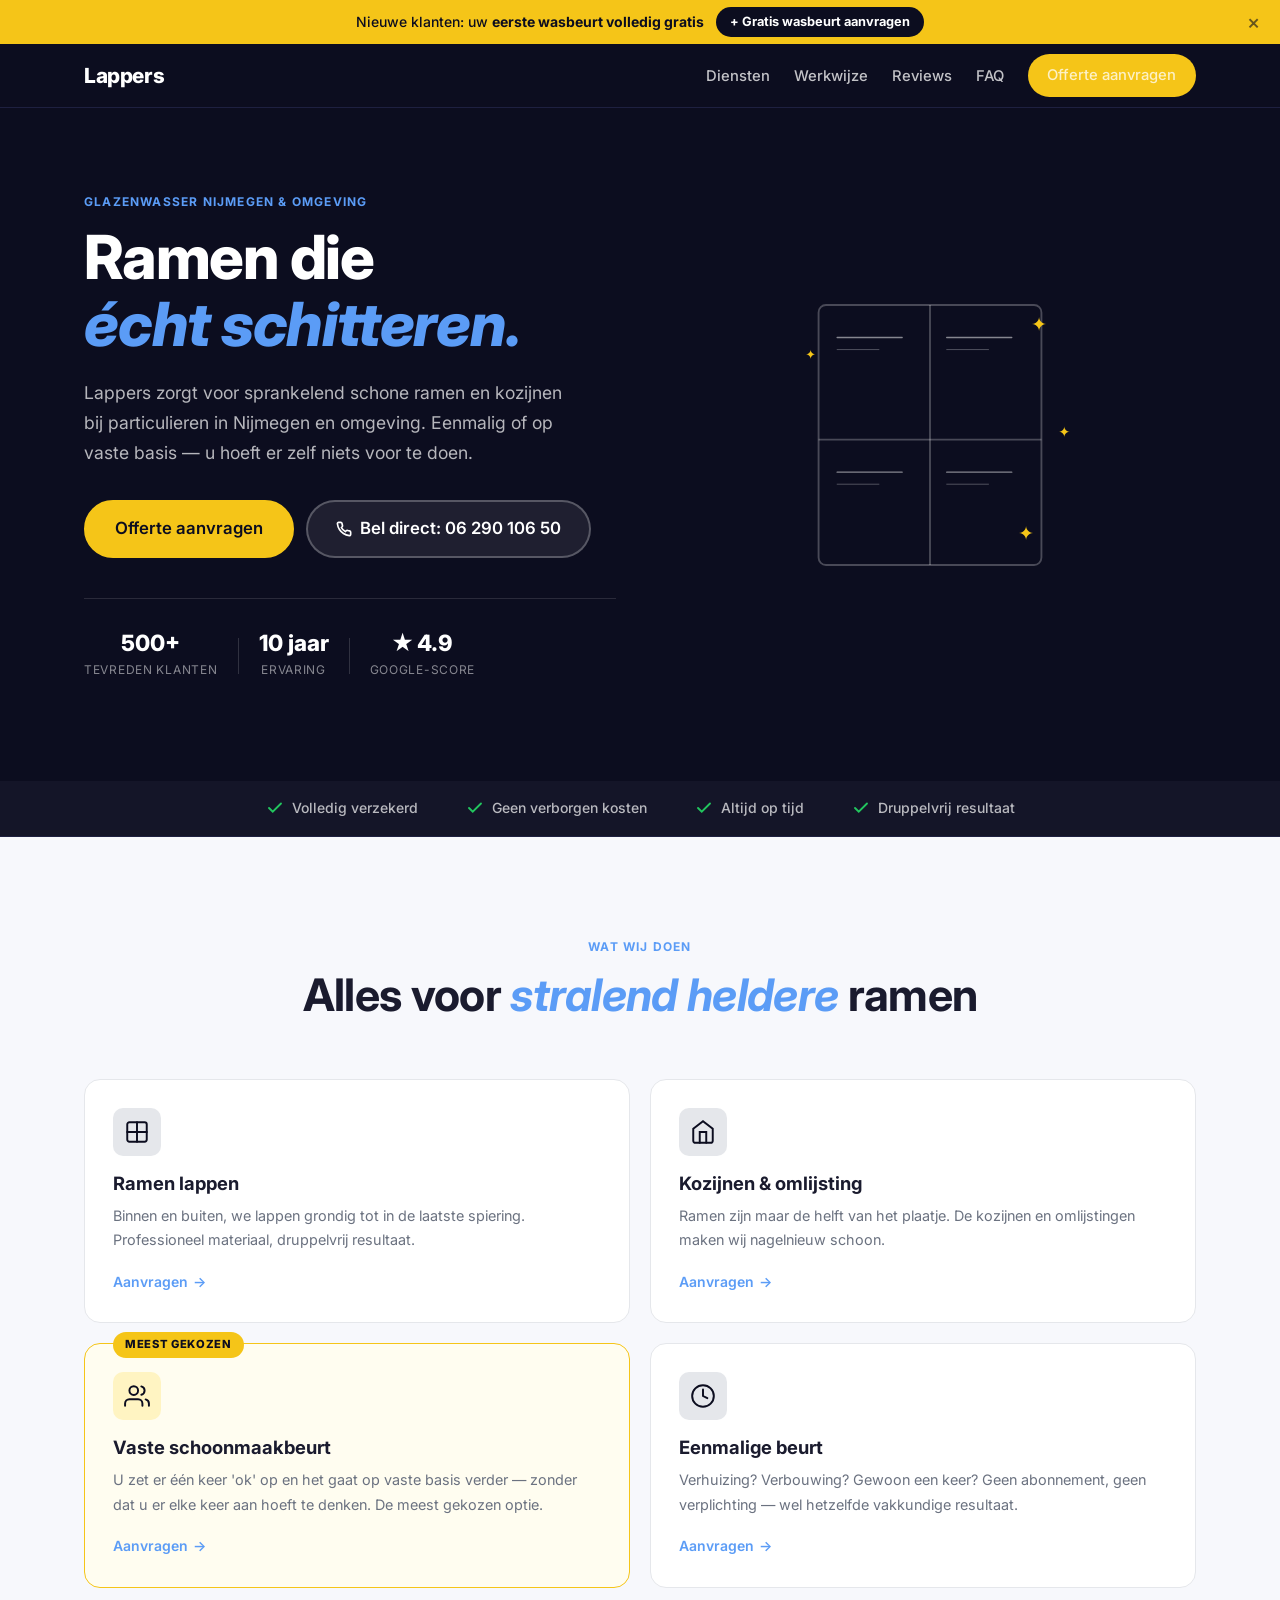
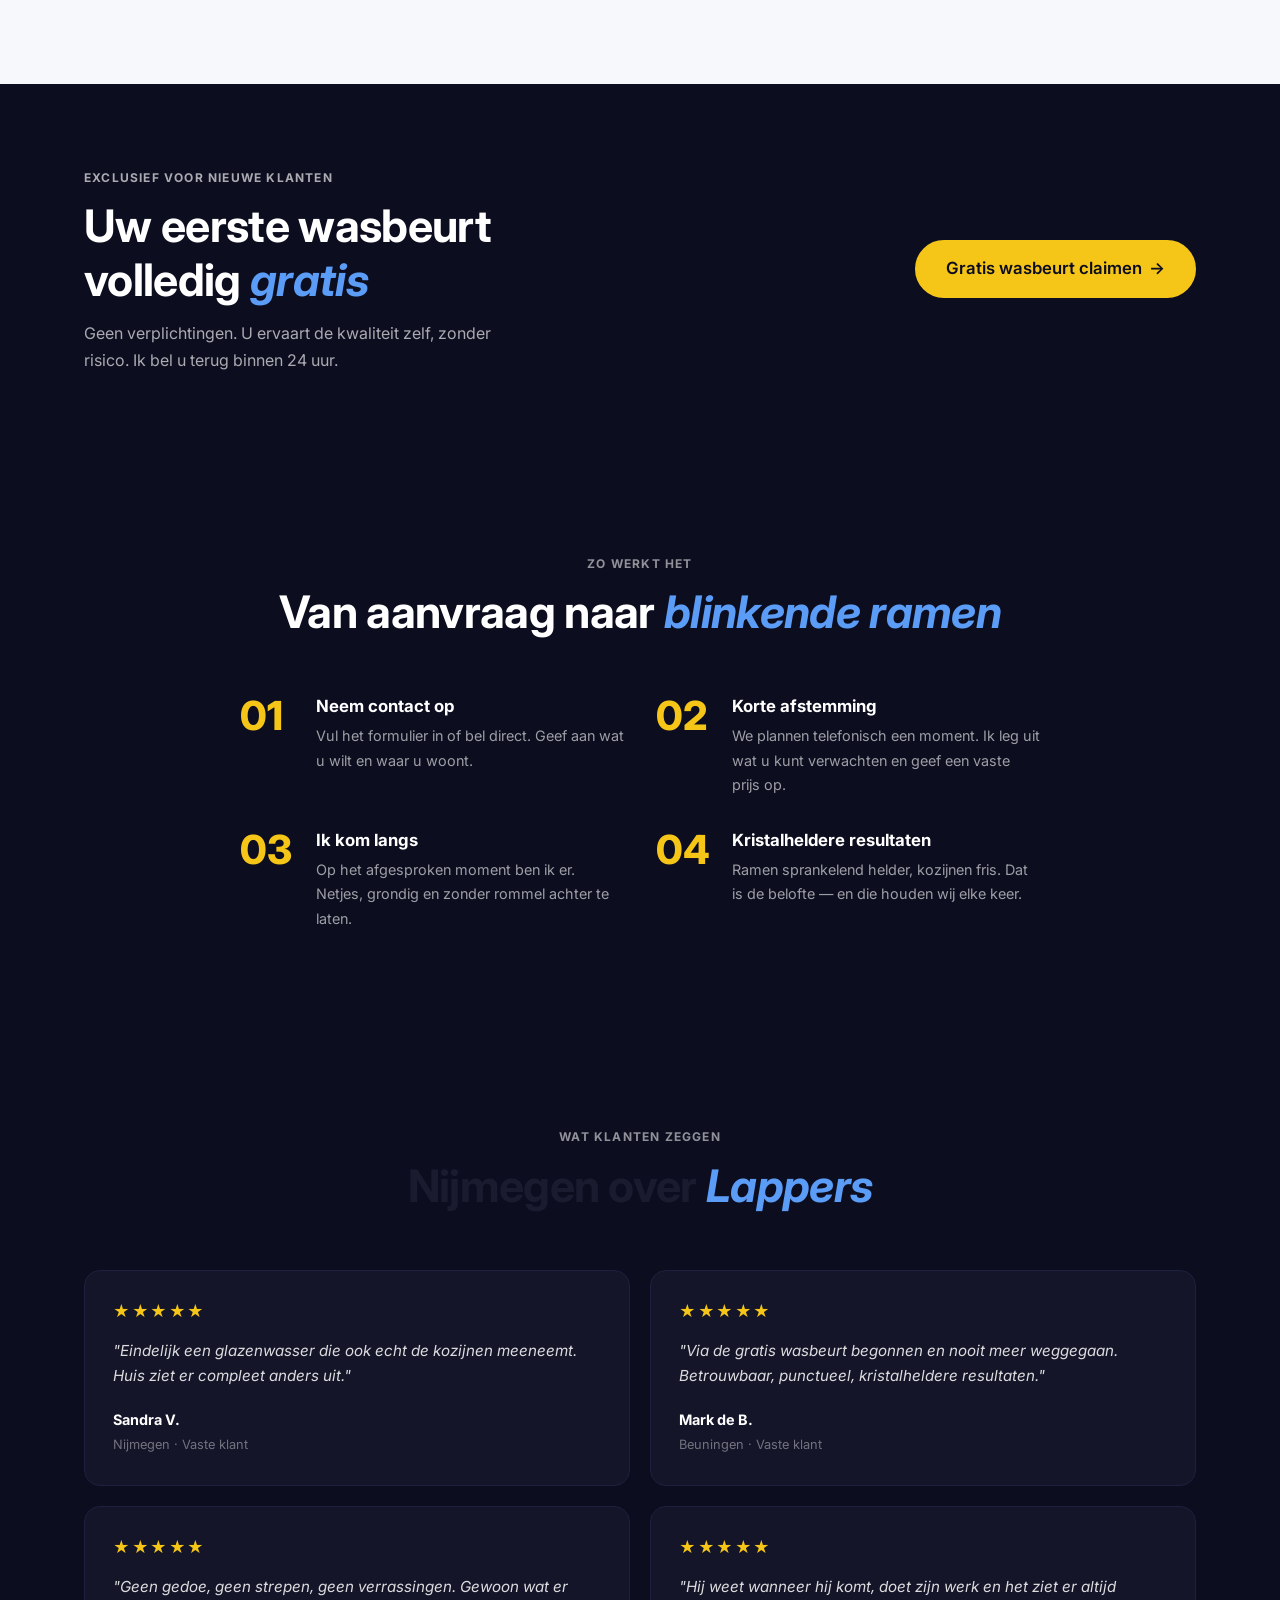
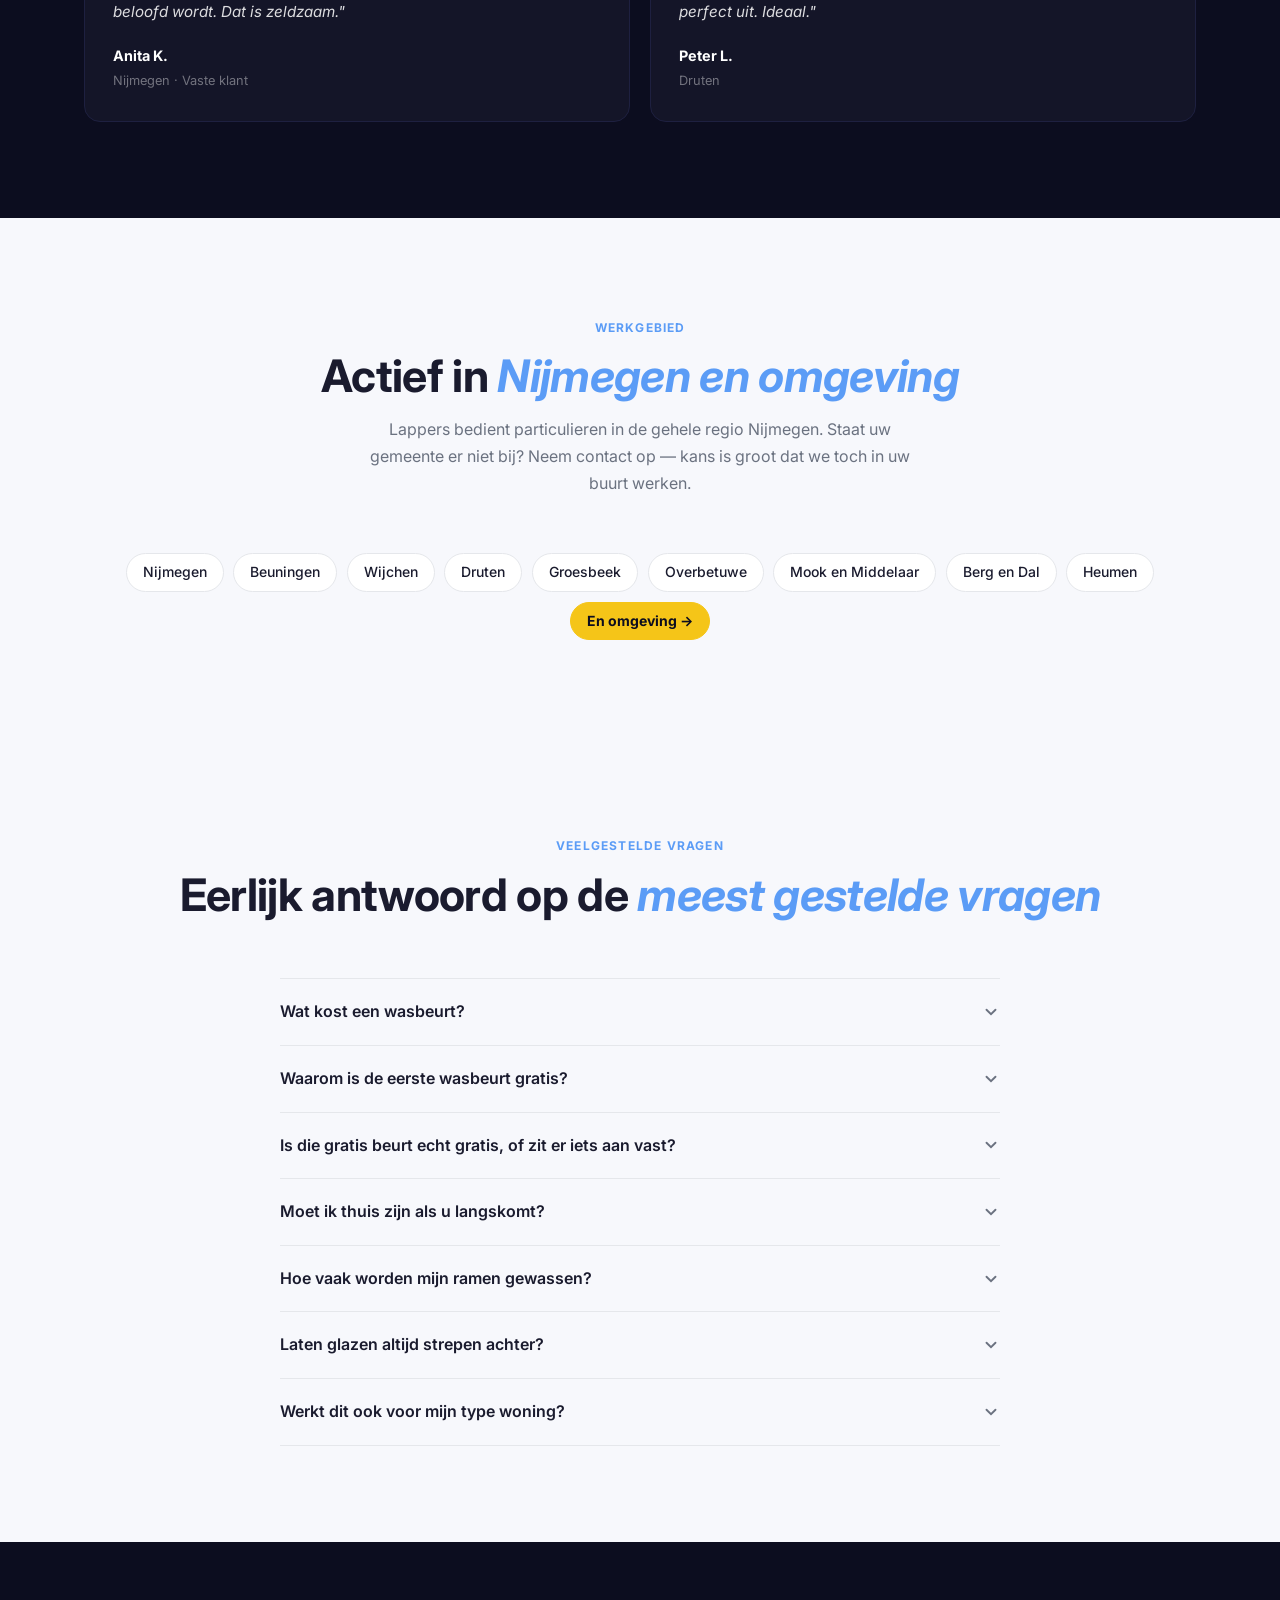
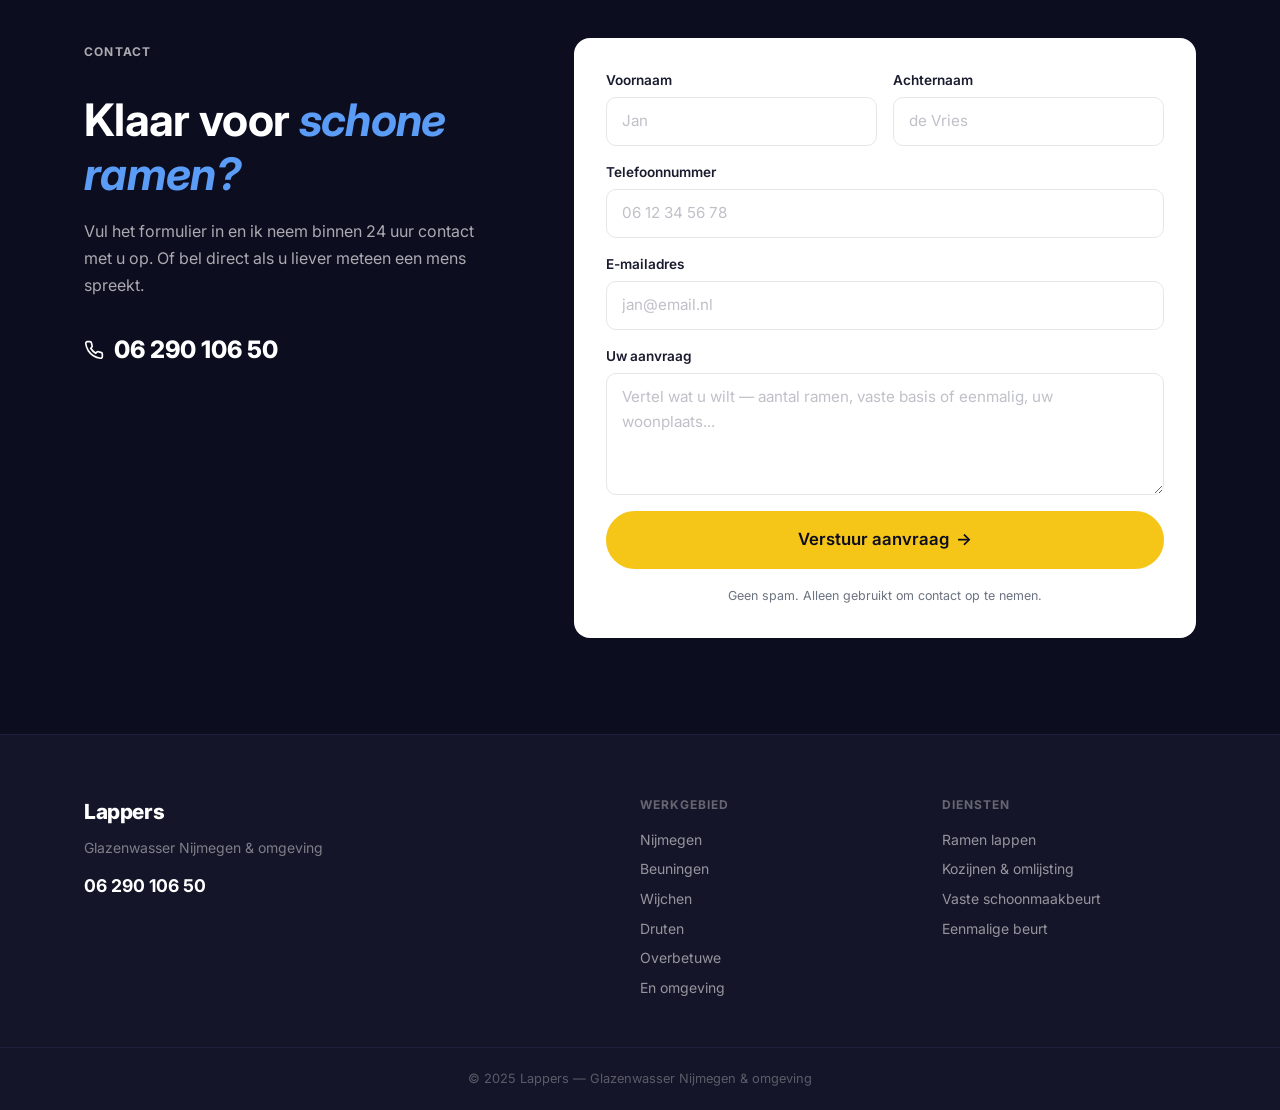
==== commit 57b1b334: "Lichtere secties: diensten en werkgebied op off-white achtergrond" ====
--- a/index.html
+++ b/index.html
@@ -160,7 +160,7 @@
         </div>
     </section>
 
-    <section class="section" id="diensten">
+    <section class="section section--alt" id="diensten">
         <div class="container">
             <div class="section__header">
                 <p class="eyebrow">Wat wij doen</p>
@@ -297,7 +297,7 @@
         </div>
     </section>
 
-    <section class="section" id="werkgebied">
+    <section class="section section--alt" id="werkgebied">
         <div class="container">
             <div class="section__header">
                 <p class="eyebrow">Werkgebied</p>
--- a/css/style.css
+++ b/css/style.css
@@ -367,7 +367,7 @@
 .service-card__icon {
   width: 48px;
   height: 48px;
-  background: var(--off-white);
+  background: var(--border);
   border-radius: var(--radius);
   display: flex;
   align-items: center;
@@ -477,7 +477,7 @@
   justify-content: center;
 }
 .area-tag {
-  background: var(--off-white);
+  background: var(--white);
   border: 1px solid var(--border);
   border-radius: var(--radius-full);
   padding: .45rem 1rem;
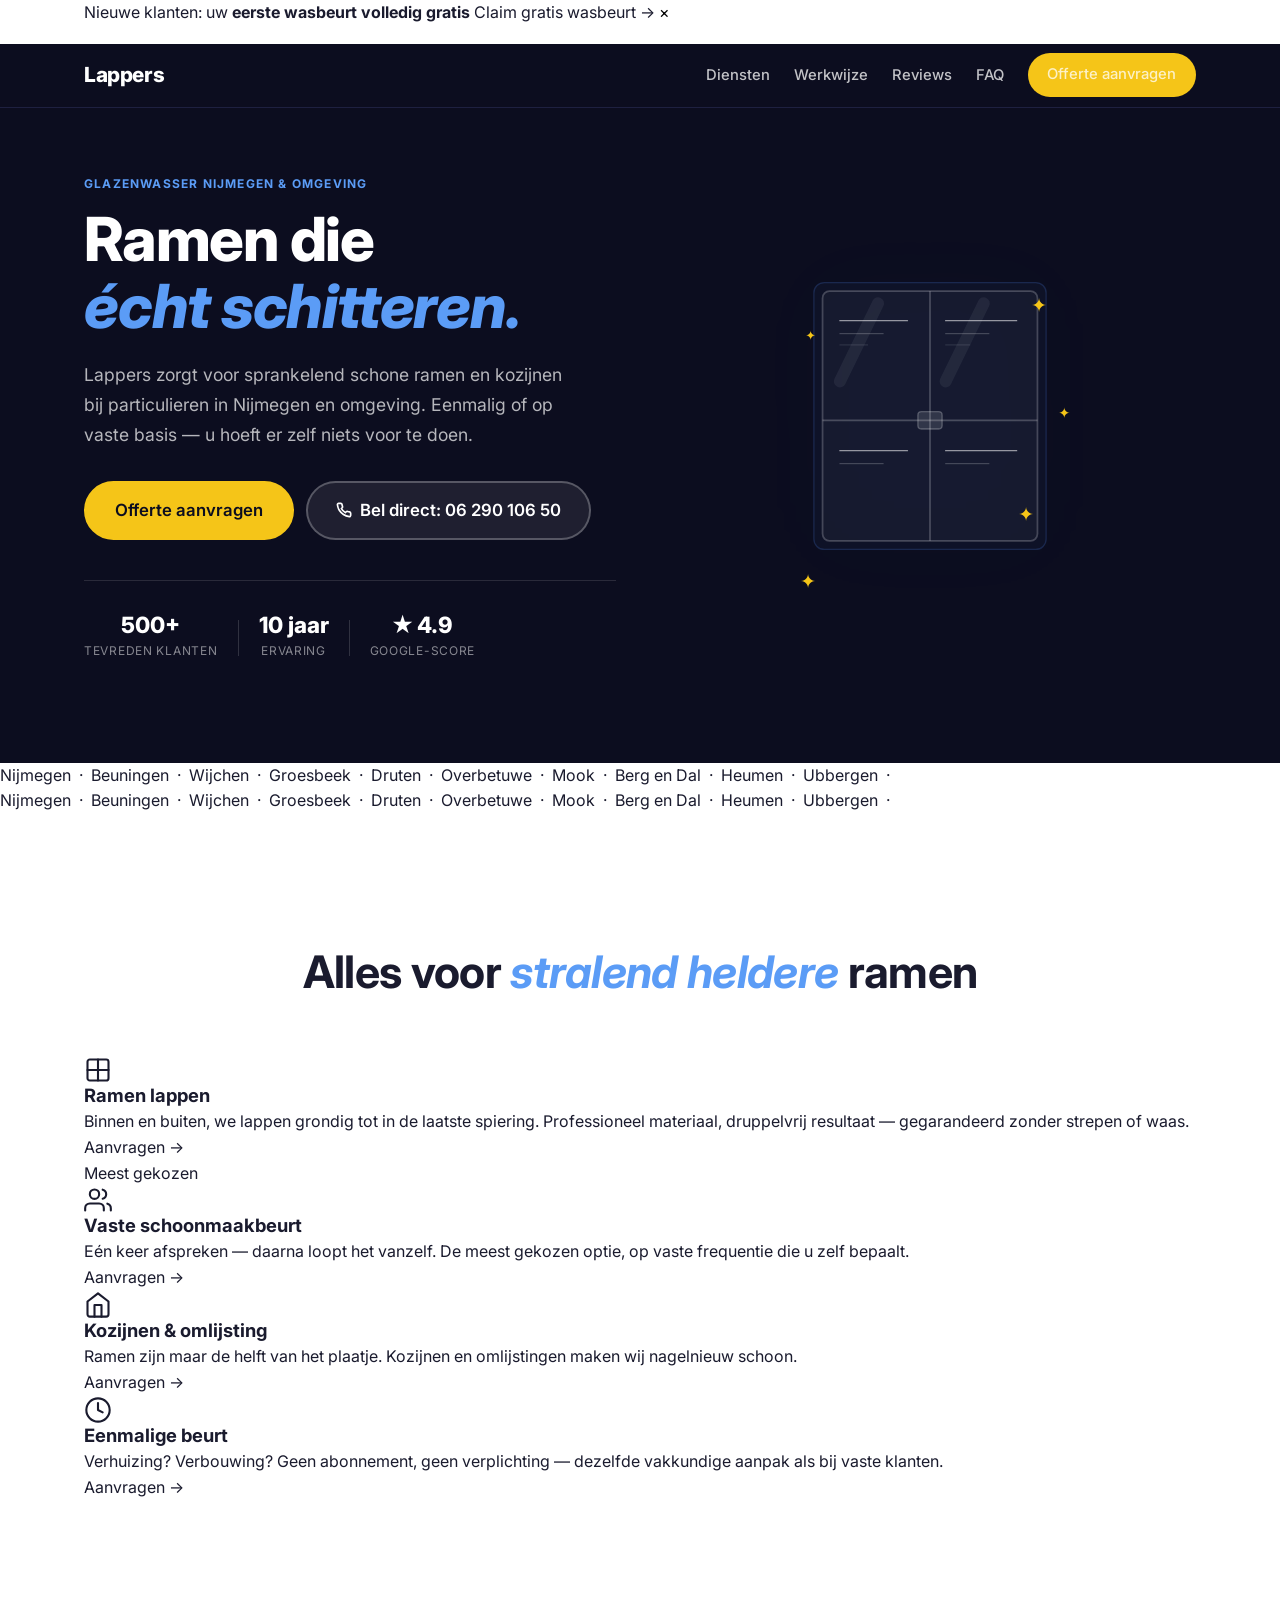
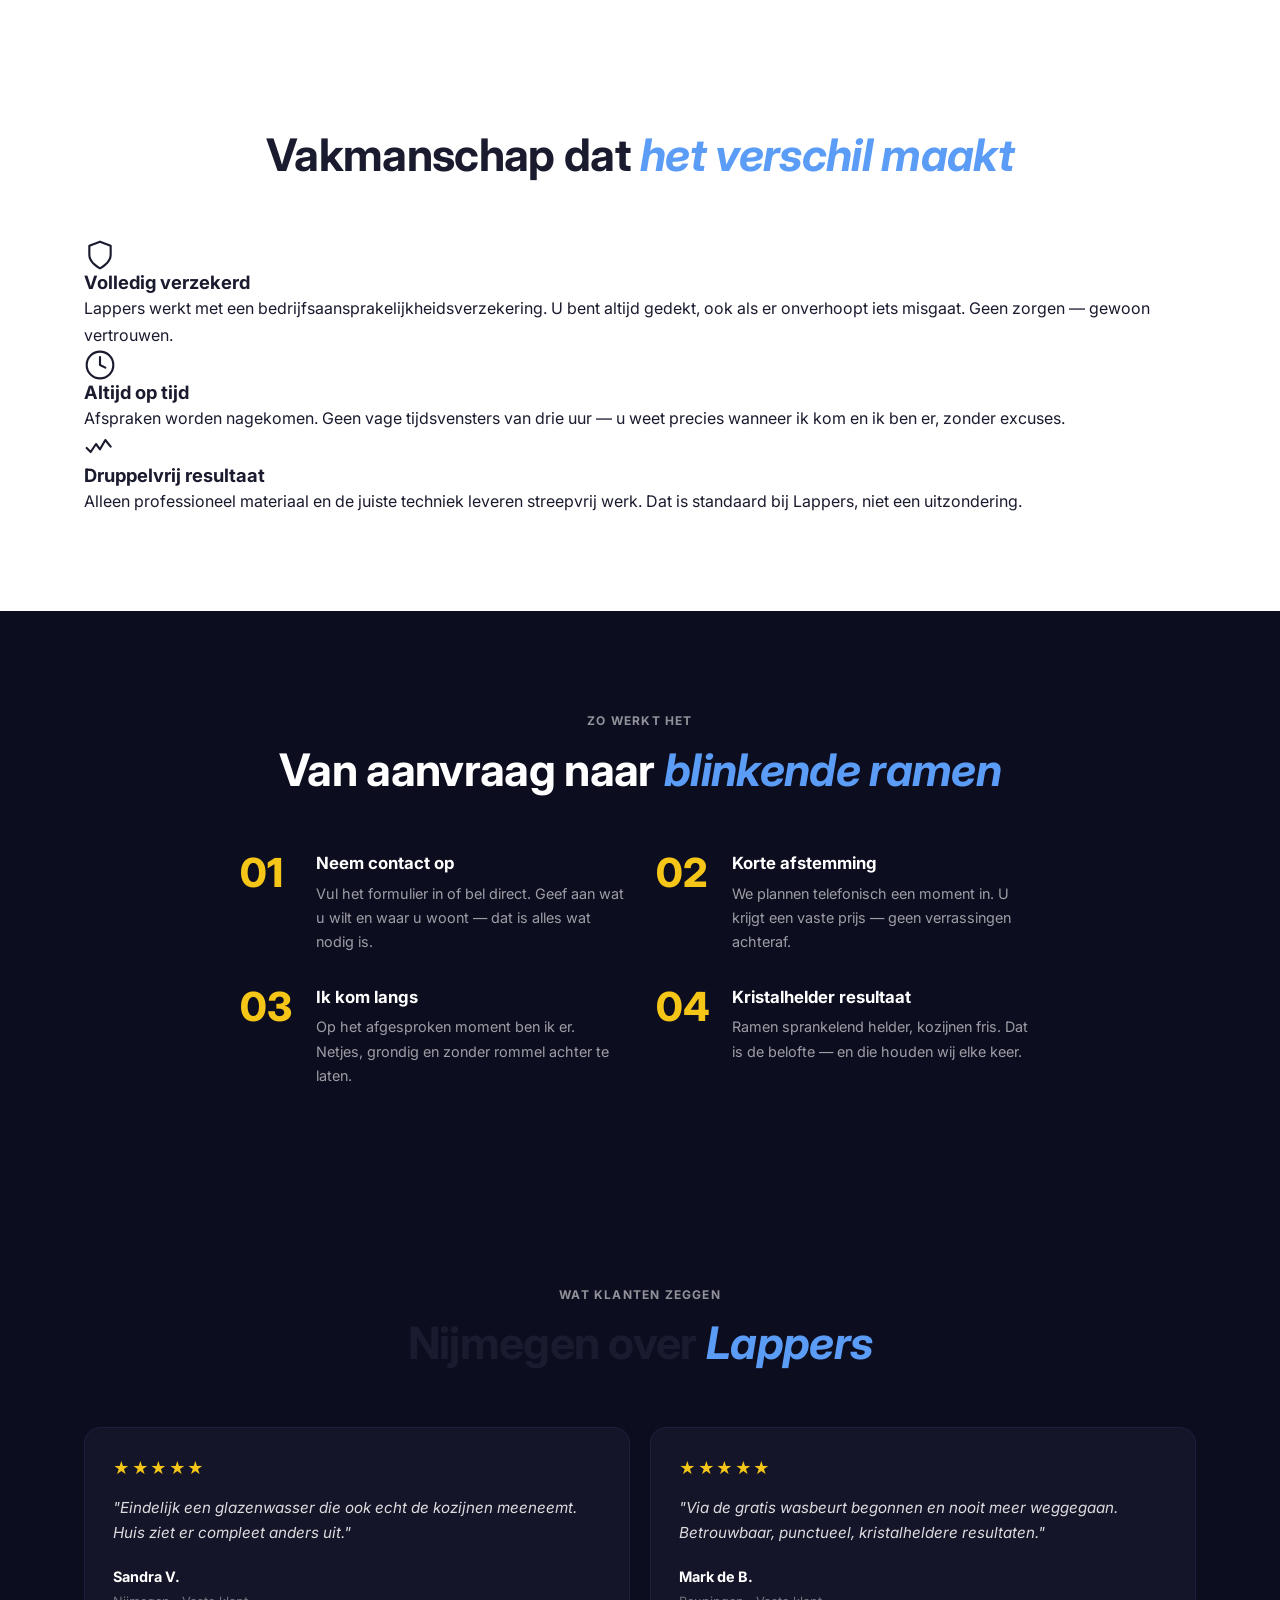
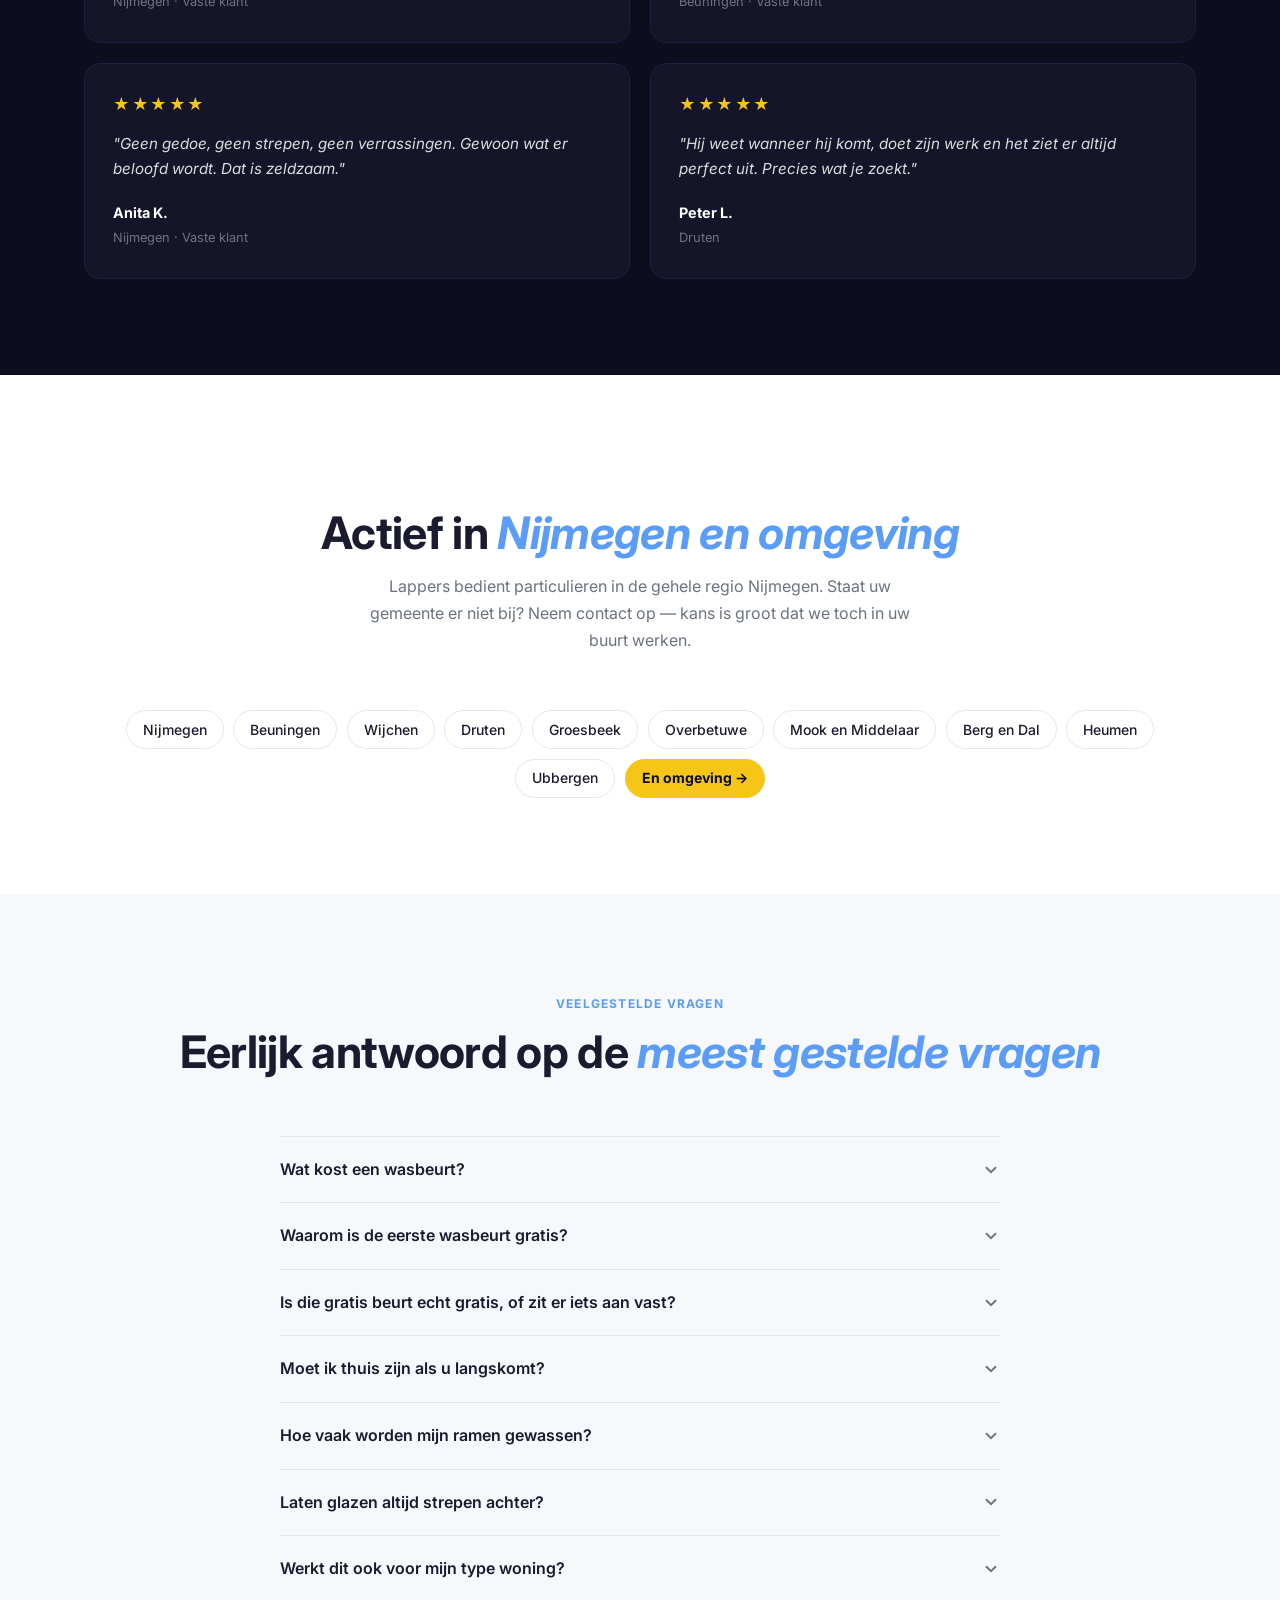
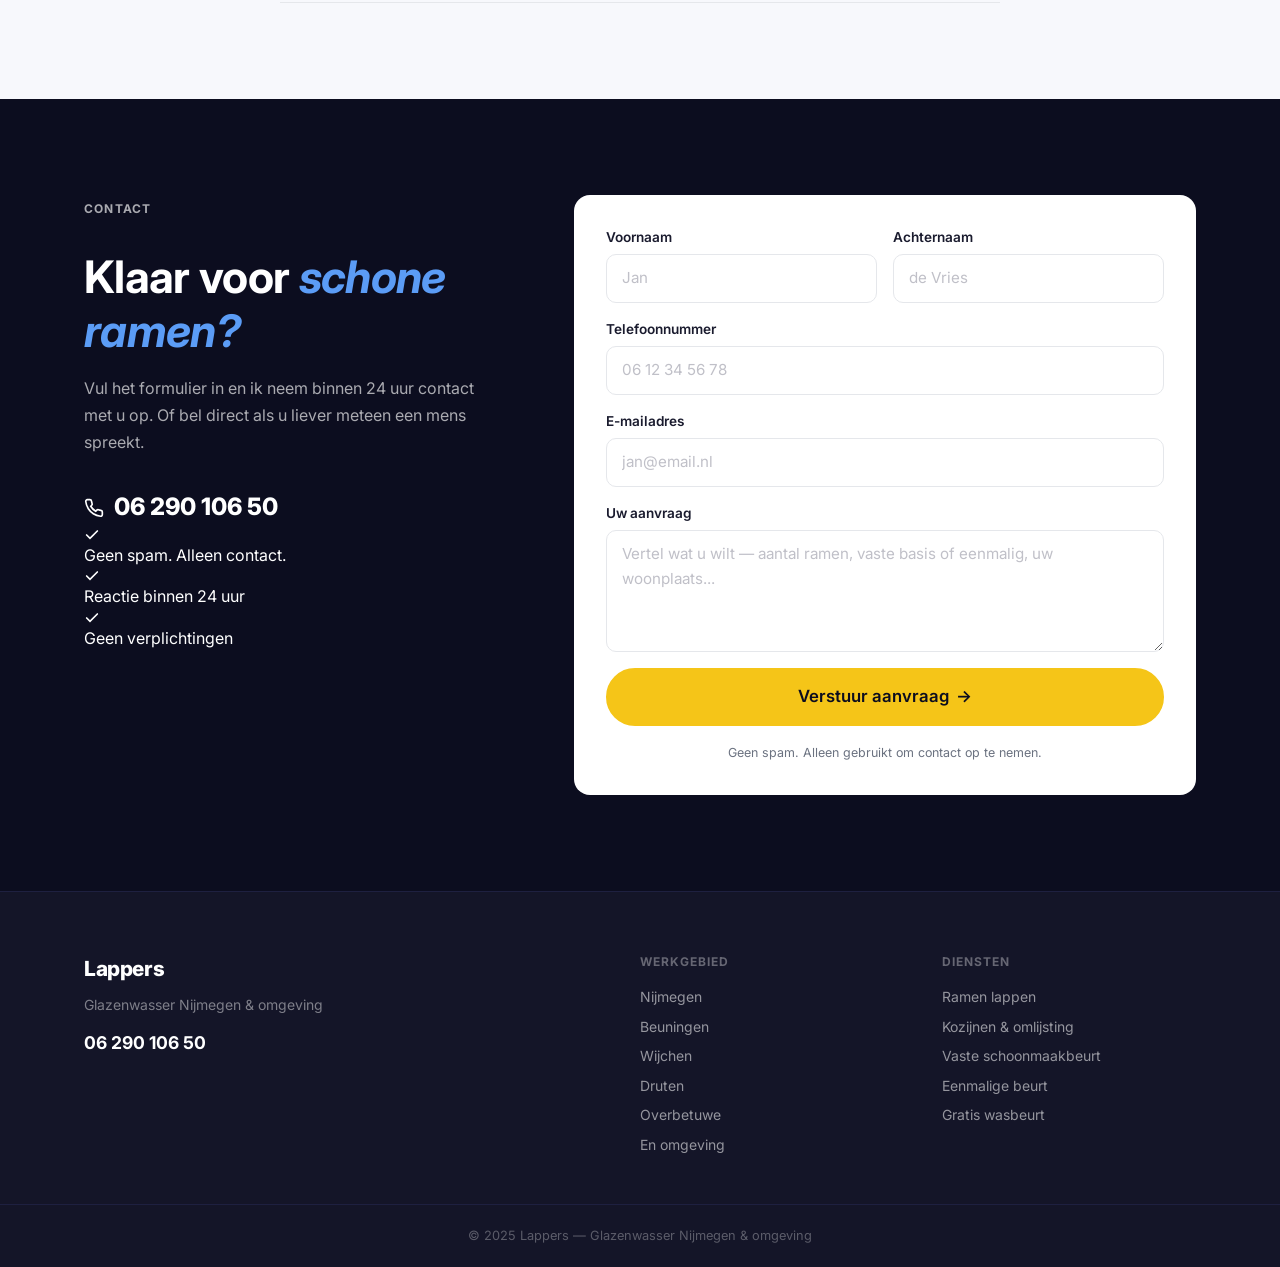
==== commit be16a3dd: "Update preview.html met lichtere secties" ====
--- a/index.html
+++ b/index.html
@@ -36,7 +36,8 @@
         {"@type": "City", "name": "Groesbeek"},
         {"@type": "City", "name": "Druten"},
         {"@type": "City", "name": "Overbetuwe"},
-        {"@type": "City", "name": "Mook en Middelaar"}
+        {"@type": "City", "name": "Mook en Middelaar"},
+        {"@type": "City", "name": "Berg en Dal"}
       ],
       "openingHoursSpecification": {
         "@type": "OpeningHoursSpecification",
@@ -54,14 +55,16 @@
 </head>
 <body>
 
-    <div class="announce-bar" id="announceBar">
-        <div class="container announce-bar__inner">
-            <span>Nieuwe klanten: uw <strong>eerste wasbeurt volledig gratis</strong></span>
-            <a href="gratis-wasbeurt.html" class="announce-bar__cta">+ Gratis wasbeurt aanvragen</a>
-            <button class="announce-bar__close" id="closeAnnounce" aria-label="Sluiten">&times;</button>
+    <!-- Topbar -->
+    <div class="topbar" id="topbar">
+        <div class="container topbar__inner">
+            <span class="topbar__text">Nieuwe klanten: uw <strong>eerste wasbeurt volledig gratis</strong></span>
+            <a href="gratis-wasbeurt.html" class="topbar__cta">Claim gratis wasbeurt <span aria-hidden="true">&rarr;</span></a>
+            <button class="topbar__close" id="topbarClose" aria-label="Sluiten">&times;</button>
         </div>
     </div>
 
+    <!-- Navigation -->
     <nav class="nav" id="nav">
         <div class="container nav__inner">
             <a href="/" class="nav__logo">Lappers</a>
@@ -78,14 +81,20 @@
         </div>
     </nav>
 
+    <!-- Hero -->
     <header class="hero" id="home">
+        <div class="hero__glow hero__glow--1" aria-hidden="true"></div>
+        <div class="hero__glow hero__glow--2" aria-hidden="true"></div>
         <div class="container hero__inner">
             <div class="hero__content">
-                <p class="eyebrow">Glazenwasser Nijmegen &amp; omgeving</p>
+                <p class="eyebrow">
+                    <span class="pulse-dot" aria-hidden="true"></span>
+                    Glazenwasser Nijmegen &amp; omgeving
+                </p>
                 <h1>Ramen die<br><em>écht schitteren.</em></h1>
                 <p class="hero__body">Lappers zorgt voor sprankelend schone ramen en kozijnen bij particulieren in Nijmegen en omgeving. Eenmalig of op vaste basis — u hoeft er zelf niets voor te doen.</p>
                 <div class="hero__actions">
-                    <a href="#contact" class="btn btn--gold btn--lg">Offerte aanvragen</a>
+                    <a href="#contact" class="btn btn--gold btn--lg btn--shimmer">Offerte aanvragen</a>
                     <a href="tel:0629010650" class="btn btn--ghost btn--lg">
                         <svg width="16" height="16" viewBox="0 0 24 24" fill="none" stroke="currentColor" stroke-width="2.5" stroke-linecap="round" stroke-linejoin="round" aria-hidden="true"><path d="M22 16.92v3a2 2 0 01-2.18 2 19.79 19.79 0 01-8.63-3.07 19.5 19.5 0 01-6-6 19.79 19.79 0 01-3.07-8.67A2 2 0 014 2h3a2 2 0 012 1.72c.127.96.361 1.903.7 2.81a2 2 0 01-.45 2.11L8.09 9.91a16 16 0 006 6l1.27-1.27a2 2 0 012.11-.45c.907.339 1.85.573 2.81.7A2 2 0 0122 16.92z"/></svg>
                         Bel direct: 06 290 106 50
@@ -110,111 +119,151 @@
             </div>
             <div class="hero__visual" aria-hidden="true">
                 <div class="window-wrap">
-                    <svg class="window-svg" viewBox="0 0 280 320" fill="none" xmlns="http://www.w3.org/2000/svg">
-                        <!-- Window frame -->
-                        <rect x="20" y="20" width="240" height="280" rx="8" stroke="rgba(255,255,255,0.25)" stroke-width="2"/>
-                        <!-- Horizontal bar -->
-                        <line x1="20" y1="165" x2="260" y2="165" stroke="rgba(255,255,255,0.25)" stroke-width="2"/>
-                        <!-- Vertical bar -->
-                        <line x1="140" y1="20" x2="140" y2="300" stroke="rgba(255,255,255,0.25)" stroke-width="2"/>
-                        <!-- Pane TL shine -->
-                        <line x1="40" y1="55" x2="110" y2="55" stroke="rgba(255,255,255,0.5)" stroke-width="1.5" stroke-linecap="round"/>
-                        <line x1="40" y1="68" x2="85" y2="68" stroke="rgba(255,255,255,0.3)" stroke-width="1" stroke-linecap="round"/>
-                        <!-- Pane TR shine -->
-                        <line x1="158" y1="55" x2="228" y2="55" stroke="rgba(255,255,255,0.5)" stroke-width="1.5" stroke-linecap="round"/>
-                        <line x1="158" y1="68" x2="203" y2="68" stroke="rgba(255,255,255,0.3)" stroke-width="1" stroke-linecap="round"/>
-                        <!-- Pane BL shine -->
-                        <line x1="40" y1="200" x2="110" y2="200" stroke="rgba(255,255,255,0.5)" stroke-width="1.5" stroke-linecap="round"/>
-                        <line x1="40" y1="213" x2="85" y2="213" stroke="rgba(255,255,255,0.3)" stroke-width="1" stroke-linecap="round"/>
-                        <!-- Pane BR shine -->
-                        <line x1="158" y1="200" x2="228" y2="200" stroke="rgba(255,255,255,0.5)" stroke-width="1.5" stroke-linecap="round"/>
-                        <line x1="158" y1="213" x2="203" y2="213" stroke="rgba(255,255,255,0.3)" stroke-width="1" stroke-linecap="round"/>
+                    <svg class="window-svg" viewBox="0 0 300 340" fill="none" xmlns="http://www.w3.org/2000/svg">
+                        <rect x="16" y="16" width="268" height="308" rx="12" fill="rgba(79,142,247,0.04)" stroke="rgba(79,142,247,0.2)" stroke-width="1.5"/>
+                        <rect x="26" y="26" width="248" height="288" rx="8" fill="rgba(255,255,255,0.03)" stroke="rgba(255,255,255,0.22)" stroke-width="2"/>
+                        <line x1="26" y1="175" x2="274" y2="175" stroke="rgba(255,255,255,0.22)" stroke-width="2"/>
+                        <line x1="150" y1="26" x2="150" y2="314" stroke="rgba(255,255,255,0.22)" stroke-width="2"/>
+                        <line x1="46" y1="60" x2="124" y2="60" stroke="rgba(255,255,255,0.55)" stroke-width="1.5" stroke-linecap="round"/>
+                        <line x1="46" y1="75" x2="96" y2="75" stroke="rgba(255,255,255,0.28)" stroke-width="1" stroke-linecap="round"/>
+                        <line x1="46" y1="88" x2="78" y2="88" stroke="rgba(255,255,255,0.15)" stroke-width="1" stroke-linecap="round"/>
+                        <line x1="168" y1="60" x2="250" y2="60" stroke="rgba(255,255,255,0.55)" stroke-width="1.5" stroke-linecap="round"/>
+                        <line x1="168" y1="75" x2="218" y2="75" stroke="rgba(255,255,255,0.28)" stroke-width="1" stroke-linecap="round"/>
+                        <line x1="168" y1="88" x2="196" y2="88" stroke="rgba(255,255,255,0.15)" stroke-width="1" stroke-linecap="round"/>
+                        <line x1="46" y1="210" x2="124" y2="210" stroke="rgba(255,255,255,0.55)" stroke-width="1.5" stroke-linecap="round"/>
+                        <line x1="46" y1="225" x2="96" y2="225" stroke="rgba(255,255,255,0.28)" stroke-width="1" stroke-linecap="round"/>
+                        <line x1="168" y1="210" x2="250" y2="210" stroke="rgba(255,255,255,0.55)" stroke-width="1.5" stroke-linecap="round"/>
+                        <line x1="168" y1="225" x2="218" y2="225" stroke="rgba(255,255,255,0.28)" stroke-width="1" stroke-linecap="round"/>
+                        <line x1="46" y1="130" x2="90" y2="40" stroke="rgba(255,255,255,0.06)" stroke-width="14" stroke-linecap="round"/>
+                        <line x1="168" y1="130" x2="212" y2="40" stroke="rgba(255,255,255,0.06)" stroke-width="14" stroke-linecap="round"/>
+                        <rect x="136" y="165" width="28" height="20" rx="4" fill="rgba(255,255,255,0.12)" stroke="rgba(255,255,255,0.25)" stroke-width="1.5"/>
                     </svg>
                     <span class="sparkle sp1">&#10022;</span>
                     <span class="sparkle sp2">&#10022;</span>
                     <span class="sparkle sp3">&#10022;</span>
                     <span class="sparkle sp4">&#10022;</span>
+                    <span class="sparkle sp5">&#10022;</span>
                 </div>
             </div>
         </div>
     </header>
 
-    <section class="usp-bar">
-        <div class="container usp-bar__inner">
-            <div class="usp-item">
-                <svg width="18" height="18" viewBox="0 0 24 24" fill="none" stroke="currentColor" stroke-width="2.5" stroke-linecap="round" aria-hidden="true"><polyline points="20 6 9 17 4 12"/></svg>
-                <span>Volledig verzekerd</span>
-            </div>
-            <div class="usp-item">
-                <svg width="18" height="18" viewBox="0 0 24 24" fill="none" stroke="currentColor" stroke-width="2.5" stroke-linecap="round" aria-hidden="true"><polyline points="20 6 9 17 4 12"/></svg>
-                <span>Geen verborgen kosten</span>
-            </div>
-            <div class="usp-item">
-                <svg width="18" height="18" viewBox="0 0 24 24" fill="none" stroke="currentColor" stroke-width="2.5" stroke-linecap="round" aria-hidden="true"><polyline points="20 6 9 17 4 12"/></svg>
-                <span>Altijd op tijd</span>
-            </div>
-            <div class="usp-item">
-                <svg width="18" height="18" viewBox="0 0 24 24" fill="none" stroke="currentColor" stroke-width="2.5" stroke-linecap="round" aria-hidden="true"><polyline points="20 6 9 17 4 12"/></svg>
-                <span>Druppelvrij resultaat</span>
-            </div>
-        </div>
-    </section>
-
-    <section class="section section--alt" id="diensten">
+    <!-- Marquee ticker -->
+    <div class="marquee-bar" aria-label="Werkgebied Lappers">
+        <div class="marquee-track">
+            <span class="marquee-inner" aria-hidden="true">
+                Nijmegen&nbsp;&nbsp;&middot;&nbsp;&nbsp;Beuningen&nbsp;&nbsp;&middot;&nbsp;&nbsp;Wijchen&nbsp;&nbsp;&middot;&nbsp;&nbsp;Groesbeek&nbsp;&nbsp;&middot;&nbsp;&nbsp;Druten&nbsp;&nbsp;&middot;&nbsp;&nbsp;Overbetuwe&nbsp;&nbsp;&middot;&nbsp;&nbsp;Mook&nbsp;&nbsp;&middot;&nbsp;&nbsp;Berg en Dal&nbsp;&nbsp;&middot;&nbsp;&nbsp;Heumen&nbsp;&nbsp;&middot;&nbsp;&nbsp;Ubbergen&nbsp;&nbsp;&middot;&nbsp;&nbsp;
+            </span>
+            <span class="marquee-inner" aria-hidden="true">
+                Nijmegen&nbsp;&nbsp;&middot;&nbsp;&nbsp;Beuningen&nbsp;&nbsp;&middot;&nbsp;&nbsp;Wijchen&nbsp;&nbsp;&middot;&nbsp;&nbsp;Groesbeek&nbsp;&nbsp;&middot;&nbsp;&nbsp;Druten&nbsp;&nbsp;&middot;&nbsp;&nbsp;Overbetuwe&nbsp;&nbsp;&middot;&nbsp;&nbsp;Mook&nbsp;&nbsp;&middot;&nbsp;&nbsp;Berg en Dal&nbsp;&nbsp;&middot;&nbsp;&nbsp;Heumen&nbsp;&nbsp;&middot;&nbsp;&nbsp;Ubbergen&nbsp;&nbsp;&middot;&nbsp;&nbsp;
+            </span>
+        </div>
+    </div>
+
+    <!-- Diensten – Bento grid -->
+    <section class="section" id="diensten">
         <div class="container">
             <div class="section__header">
-                <p class="eyebrow">Wat wij doen</p>
+                <p class="eyebrow eyebrow--light">Wat wij doen</p>
                 <h2>Alles voor <em>stralend heldere</em> ramen</h2>
             </div>
-            <div class="services-grid">
-                <div class="service-card">
-                    <div class="service-card__icon">
-                        <svg width="26" height="26" viewBox="0 0 24 24" fill="none" stroke="currentColor" stroke-width="1.8" stroke-linecap="round" aria-hidden="true"><rect x="3" y="3" width="18" height="18" rx="2"/><line x1="3" y1="12" x2="21" y2="12"/><line x1="12" y1="3" x2="12" y2="21"/></svg>
+            <div class="bento-grid">
+                <div class="bento-card bento-card--wide glass-card">
+                    <div class="bento-card__icon">
+                        <svg width="28" height="28" viewBox="0 0 24 24" fill="none" stroke="currentColor" stroke-width="1.8" stroke-linecap="round" stroke-linejoin="round" aria-hidden="true">
+                            <rect x="3" y="3" width="18" height="18" rx="2"/>
+                            <line x1="3" y1="12" x2="21" y2="12"/>
+                            <line x1="12" y1="3" x2="12" y2="21"/>
+                        </svg>
                     </div>
                     <h3>Ramen lappen</h3>
-                    <p>Binnen en buiten, we lappen grondig tot in de laatste spiering. Professioneel materiaal, druppelvrij resultaat.</p>
-                    <a href="#contact" class="service-card__link">Aanvragen <span aria-hidden="true">&rarr;</span></a>
-                </div>
-                <div class="service-card">
-                    <div class="service-card__icon">
-                        <svg width="26" height="26" viewBox="0 0 24 24" fill="none" stroke="currentColor" stroke-width="1.8" stroke-linecap="round" aria-hidden="true"><path d="M3 9l9-7 9 7v11a2 2 0 01-2 2H5a2 2 0 01-2-2z"/><polyline points="9 22 9 12 15 12 15 22"/></svg>
+                    <p>Binnen en buiten, we lappen grondig tot in de laatste spiering. Professioneel materiaal, druppelvrij resultaat — gegarandeerd zonder strepen of waas.</p>
+                    <a href="#contact" class="bento-card__link">Aanvragen <span aria-hidden="true">&rarr;</span></a>
+                </div>
+
+                <div class="bento-card bento-card--featured glass-card">
+                    <div class="bento-card__badge">Meest gekozen</div>
+                    <div class="bento-card__icon">
+                        <svg width="28" height="28" viewBox="0 0 24 24" fill="none" stroke="currentColor" stroke-width="1.8" stroke-linecap="round" stroke-linejoin="round" aria-hidden="true">
+                            <path d="M17 21v-2a4 4 0 00-4-4H5a4 4 0 00-4 4v2"/>
+                            <circle cx="9" cy="7" r="4"/>
+                            <path d="M23 21v-2a4 4 0 00-3-3.87"/>
+                            <path d="M16 3.13a4 4 0 010 7.75"/>
+                        </svg>
+                    </div>
+                    <h3>Vaste schoonmaakbeurt</h3>
+                    <p>Eén keer afspreken — daarna loopt het vanzelf. De meest gekozen optie, op vaste frequentie die u zelf bepaalt.</p>
+                    <a href="#contact" class="bento-card__link">Aanvragen <span aria-hidden="true">&rarr;</span></a>
+                </div>
+
+                <div class="bento-card glass-card">
+                    <div class="bento-card__icon">
+                        <svg width="28" height="28" viewBox="0 0 24 24" fill="none" stroke="currentColor" stroke-width="1.8" stroke-linecap="round" stroke-linejoin="round" aria-hidden="true">
+                            <path d="M3 9l9-7 9 7v11a2 2 0 01-2 2H5a2 2 0 01-2-2z"/>
+                            <polyline points="9 22 9 12 15 12 15 22"/>
+                        </svg>
                     </div>
                     <h3>Kozijnen &amp; omlijsting</h3>
-                    <p>Ramen zijn maar de helft van het plaatje. De kozijnen en omlijstingen maken wij nagelnieuw schoon.</p>
-                    <a href="#contact" class="service-card__link">Aanvragen <span aria-hidden="true">&rarr;</span></a>
-                </div>
-                <div class="service-card service-card--featured">
-                    <div class="service-card__badge">Meest gekozen</div>
-                    <div class="service-card__icon">
-                        <svg width="26" height="26" viewBox="0 0 24 24" fill="none" stroke="currentColor" stroke-width="1.8" stroke-linecap="round" aria-hidden="true"><path d="M17 21v-2a4 4 0 00-4-4H5a4 4 0 00-4 4v2"/><circle cx="9" cy="7" r="4"/><path d="M23 21v-2a4 4 0 00-3-3.87"/><path d="M16 3.13a4 4 0 010 7.75"/></svg>
-                    </div>
-                    <h3>Vaste schoonmaakbeurt</h3>
-                    <p>U zet er één keer 'ok' op en het gaat op vaste basis verder — zonder dat u er elke keer aan hoeft te denken. De meest gekozen optie.</p>
-                    <a href="#contact" class="service-card__link">Aanvragen <span aria-hidden="true">&rarr;</span></a>
-                </div>
-                <div class="service-card">
-                    <div class="service-card__icon">
-                        <svg width="26" height="26" viewBox="0 0 24 24" fill="none" stroke="currentColor" stroke-width="1.8" stroke-linecap="round" aria-hidden="true"><circle cx="12" cy="12" r="10"/><polyline points="12 6 12 12 16 14"/></svg>
+                    <p>Ramen zijn maar de helft van het plaatje. Kozijnen en omlijstingen maken wij nagelnieuw schoon.</p>
+                    <a href="#contact" class="bento-card__link">Aanvragen <span aria-hidden="true">&rarr;</span></a>
+                </div>
+
+                <div class="bento-card glass-card">
+                    <div class="bento-card__icon">
+                        <svg width="28" height="28" viewBox="0 0 24 24" fill="none" stroke="currentColor" stroke-width="1.8" stroke-linecap="round" stroke-linejoin="round" aria-hidden="true">
+                            <circle cx="12" cy="12" r="10"/>
+                            <polyline points="12 6 12 12 16 14"/>
+                        </svg>
                     </div>
                     <h3>Eenmalige beurt</h3>
-                    <p>Verhuizing? Verbouwing? Gewoon een keer? Geen abonnement, geen verplichting — wel hetzelfde vakkundige resultaat.</p>
-                    <a href="#contact" class="service-card__link">Aanvragen <span aria-hidden="true">&rarr;</span></a>
-                </div>
-            </div>
-        </div>
-    </section>
-
-    <section class="cta-banner">
-        <div class="container cta-banner__inner">
-            <div class="cta-banner__content">
-                <p class="eyebrow eyebrow--light">Exclusief voor nieuwe klanten</p>
-                <h2>Uw eerste wasbeurt<br>volledig <em>gratis</em></h2>
-                <p>Geen verplichtingen. U ervaart de kwaliteit zelf, zonder risico. Ik bel u terug binnen 24 uur.</p>
-            </div>
-            <a href="gratis-wasbeurt.html" class="btn btn--gold btn--lg">Gratis wasbeurt claimen <span aria-hidden="true">&rarr;</span></a>
-        </div>
-    </section>
-
+                    <p>Verhuizing? Verbouwing? Geen abonnement, geen verplichting — dezelfde vakkundige aanpak als bij vaste klanten.</p>
+                    <a href="#contact" class="bento-card__link">Aanvragen <span aria-hidden="true">&rarr;</span></a>
+                </div>
+            </div>
+        </div>
+    </section>
+
+    <!-- Waarom Lappers -->
+    <section class="section section--alt-dark" id="waarom">
+        <div class="container">
+            <div class="section__header">
+                <p class="eyebrow eyebrow--light">Waarom Lappers</p>
+                <h2>Vakmanschap dat <em>het verschil maakt</em></h2>
+            </div>
+            <div class="benefits-grid">
+                <div class="benefit-item">
+                    <div class="benefit-item__icon">
+                        <svg width="32" height="32" viewBox="0 0 24 24" fill="none" stroke="currentColor" stroke-width="1.6" stroke-linecap="round" stroke-linejoin="round" aria-hidden="true">
+                            <path d="M12 22s8-4 8-10V5l-8-3-8 3v7c0 6 8 10 8 10z"/>
+                        </svg>
+                    </div>
+                    <h3>Volledig verzekerd</h3>
+                    <p>Lappers werkt met een bedrijfsaansprakelijkheidsverzekering. U bent altijd gedekt, ook als er onverhoopt iets misgaat. Geen zorgen — gewoon vertrouwen.</p>
+                </div>
+                <div class="benefit-item">
+                    <div class="benefit-item__icon">
+                        <svg width="32" height="32" viewBox="0 0 24 24" fill="none" stroke="currentColor" stroke-width="1.6" stroke-linecap="round" stroke-linejoin="round" aria-hidden="true">
+                            <circle cx="12" cy="12" r="10"/>
+                            <polyline points="12 6 12 12 16 14"/>
+                        </svg>
+                    </div>
+                    <h3>Altijd op tijd</h3>
+                    <p>Afspraken worden nagekomen. Geen vage tijdsvensters van drie uur — u weet precies wanneer ik kom en ik ben er, zonder excuses.</p>
+                </div>
+                <div class="benefit-item">
+                    <div class="benefit-item__icon">
+                        <svg width="32" height="32" viewBox="0 0 24 24" fill="none" stroke="currentColor" stroke-width="1.6" stroke-linecap="round" stroke-linejoin="round" aria-hidden="true">
+                            <path d="M2 12l3 3 4-6 3 4 4-7 4 5"/>
+                        </svg>
+                    </div>
+                    <h3>Druppelvrij resultaat</h3>
+                    <p>Alleen professioneel materiaal en de juiste techniek leveren streepvrij werk. Dat is standaard bij Lappers, niet een uitzondering.</p>
+                </div>
+            </div>
+        </div>
+    </section>
+
+    <!-- Werkwijze -->
     <section class="section section--dark" id="werkwijze">
         <div class="container">
             <div class="section__header">
@@ -226,14 +275,14 @@
                     <div class="step__number">01</div>
                     <div class="step__content">
                         <h3>Neem contact op</h3>
-                        <p>Vul het formulier in of bel direct. Geef aan wat u wilt en waar u woont.</p>
+                        <p>Vul het formulier in of bel direct. Geef aan wat u wilt en waar u woont — dat is alles wat nodig is.</p>
                     </div>
                 </div>
                 <div class="step">
                     <div class="step__number">02</div>
                     <div class="step__content">
                         <h3>Korte afstemming</h3>
-                        <p>We plannen telefonisch een moment. Ik leg uit wat u kunt verwachten en geef een vaste prijs op.</p>
+                        <p>We plannen telefonisch een moment in. U krijgt een vaste prijs — geen verrassingen achteraf.</p>
                     </div>
                 </div>
                 <div class="step">
@@ -246,7 +295,7 @@
                 <div class="step">
                     <div class="step__number">04</div>
                     <div class="step__content">
-                        <h3>Kristalheldere resultaten</h3>
+                        <h3>Kristalhelder resultaat</h3>
                         <p>Ramen sprankelend helder, kozijnen fris. Dat is de belofte — en die houden wij elke keer.</p>
                     </div>
                 </div>
@@ -254,6 +303,7 @@
         </div>
     </section>
 
+    <!-- Reviews -->
     <section class="section reviews-section" id="reviews">
         <div class="container">
             <div class="section__header">
@@ -261,7 +311,7 @@
                 <h2>Nijmegen over <em>Lappers</em></h2>
             </div>
             <div class="reviews-grid">
-                <div class="review-card">
+                <div class="review-card glass-card">
                     <div class="review-card__stars" aria-label="5 sterren">&#9733;&#9733;&#9733;&#9733;&#9733;</div>
                     <blockquote>"Eindelijk een glazenwasser die ook echt de kozijnen meeneemt. Huis ziet er compleet anders uit."</blockquote>
                     <div class="review-card__author">
@@ -269,7 +319,7 @@
                         <span>Nijmegen &middot; Vaste klant</span>
                     </div>
                 </div>
-                <div class="review-card">
+                <div class="review-card glass-card">
                     <div class="review-card__stars" aria-label="5 sterren">&#9733;&#9733;&#9733;&#9733;&#9733;</div>
                     <blockquote>"Via de gratis wasbeurt begonnen en nooit meer weggegaan. Betrouwbaar, punctueel, kristalheldere resultaten."</blockquote>
                     <div class="review-card__author">
@@ -277,7 +327,7 @@
                         <span>Beuningen &middot; Vaste klant</span>
                     </div>
                 </div>
-                <div class="review-card">
+                <div class="review-card glass-card">
                     <div class="review-card__stars" aria-label="5 sterren">&#9733;&#9733;&#9733;&#9733;&#9733;</div>
                     <blockquote>"Geen gedoe, geen strepen, geen verrassingen. Gewoon wat er beloofd wordt. Dat is zeldzaam."</blockquote>
                     <div class="review-card__author">
@@ -285,9 +335,9 @@
                         <span>Nijmegen &middot; Vaste klant</span>
                     </div>
                 </div>
-                <div class="review-card">
+                <div class="review-card glass-card">
                     <div class="review-card__stars" aria-label="5 sterren">&#9733;&#9733;&#9733;&#9733;&#9733;</div>
-                    <blockquote>"Hij weet wanneer hij komt, doet zijn werk en het ziet er altijd perfect uit. Ideaal."</blockquote>
+                    <blockquote>"Hij weet wanneer hij komt, doet zijn werk en het ziet er altijd perfect uit. Precies wat je zoekt."</blockquote>
                     <div class="review-card__author">
                         <strong>Peter L.</strong>
                         <span>Druten</span>
@@ -297,10 +347,11 @@
         </div>
     </section>
 
-    <section class="section section--alt" id="werkgebied">
+    <!-- Werkgebied -->
+    <section class="section" id="werkgebied">
         <div class="container">
             <div class="section__header">
-                <p class="eyebrow">Werkgebied</p>
+                <p class="eyebrow eyebrow--light">Werkgebied</p>
                 <h2>Actief in <em>Nijmegen en omgeving</em></h2>
                 <p class="section__sub">Lappers bedient particulieren in de gehele regio Nijmegen. Staat uw gemeente er niet bij? Neem contact op — kans is groot dat we toch in uw buurt werken.</p>
             </div>
@@ -314,11 +365,13 @@
                 <span class="area-tag">Mook en Middelaar</span>
                 <span class="area-tag">Berg en Dal</span>
                 <span class="area-tag">Heumen</span>
+                <span class="area-tag">Ubbergen</span>
                 <a href="#contact" class="area-tag area-tag--cta">En omgeving &rarr;</a>
             </div>
         </div>
     </section>
 
+    <!-- FAQ -->
     <section class="section section--alt" id="faq">
         <div class="container">
             <div class="section__header">
@@ -341,7 +394,7 @@
                         <svg width="18" height="18" viewBox="0 0 24 24" fill="none" stroke="currentColor" stroke-width="2.5" stroke-linecap="round" aria-hidden="true"><polyline points="6 9 12 15 18 9"/></svg>
                     </button>
                     <div class="faq__a" hidden>
-                        <p>Ik werk liever met klanten die tevreden zijn dan met klanten die verplicht zijn. Één gratis beurt — zodat u zelf ervaart wat de kwaliteit is. Geen verplichtingen, geen abonnement, tenzij u dat zelf wilt.</p>
+                        <p>Ik werk liever met klanten die tevreden zijn dan met klanten die verplicht zijn. Eén gratis beurt — zodat u zelf ervaart wat de kwaliteit is. Geen verplichtingen, geen abonnement, tenzij u dat zelf wilt.</p>
                     </div>
                 </div>
                 <div class="faq__item" role="listitem">
@@ -350,7 +403,7 @@
                         <svg width="18" height="18" viewBox="0 0 24 24" fill="none" stroke="currentColor" stroke-width="2.5" stroke-linecap="round" aria-hidden="true"><polyline points="6 9 12 15 18 9"/></svg>
                     </button>
                     <div class="faq__a" hidden>
-                        <p>Echt gratis. Geen abonnementsverplichtingen, geen verborgen kosten. Na de gratis beurt beslist u zelf of u verderwilt — en op welke basis.</p>
+                        <p>Echt gratis. Geen abonnementsverplichtingen, geen verborgen kosten. Na de gratis beurt beslist u zelf of u verder wilt — en op welke basis.</p>
                     </div>
                 </div>
                 <div class="faq__item" role="listitem">
@@ -368,7 +421,7 @@
                         <svg width="18" height="18" viewBox="0 0 24 24" fill="none" stroke="currentColor" stroke-width="2.5" stroke-linecap="round" aria-hidden="true"><polyline points="6 9 12 15 18 9"/></svg>
                     </button>
                     <div class="faq__a" hidden>
-                        <p>Dat bepaalt u zelf. De meeste klanten kiezen voor een vaste frequentie van 4 tot 6 weken. Maar ook eenmalig is altijd mogelijk.</p>
+                        <p>Dat bepaalt u zelf. De meeste klanten kiezen voor een vaste frequentie van 4 tot 6 weken. Maar eenmalig is altijd mogelijk.</p>
                     </div>
                 </div>
                 <div class="faq__item" role="listitem">
@@ -393,7 +446,9 @@
         </div>
     </section>
 
+    <!-- Contact CTA sectie -->
     <section class="section contact-section" id="contact">
+        <div class="contact-section__glow" aria-hidden="true"></div>
         <div class="container contact__inner">
             <div class="contact__info">
                 <p class="eyebrow eyebrow--light">Contact</p>
@@ -403,8 +458,22 @@
                     <svg width="20" height="20" viewBox="0 0 24 24" fill="none" stroke="currentColor" stroke-width="2" stroke-linecap="round" aria-hidden="true"><path d="M22 16.92v3a2 2 0 01-2.18 2 19.79 19.79 0 01-8.63-3.07 19.5 19.5 0 01-6-6 19.79 19.79 0 01-3.07-8.67A2 2 0 014 2h3a2 2 0 012 1.72c.127.96.361 1.903.7 2.81a2 2 0 01-.45 2.11L8.09 9.91a16 16 0 006 6l1.27-1.27a2 2 0 012.11-.45c.907.339 1.85.573 2.81.7A2 2 0 0122 16.92z"/></svg>
                     06 290 106 50
                 </a>
-            </div>
-            <form class="contact-form" id="contactForm" novalidate>
+                <div class="contact__trust">
+                    <div class="contact__trust-item">
+                        <svg width="16" height="16" viewBox="0 0 24 24" fill="none" stroke="currentColor" stroke-width="2.5" stroke-linecap="round" aria-hidden="true"><polyline points="20 6 9 17 4 12"/></svg>
+                        Geen spam. Alleen contact.
+                    </div>
+                    <div class="contact__trust-item">
+                        <svg width="16" height="16" viewBox="0 0 24 24" fill="none" stroke="currentColor" stroke-width="2.5" stroke-linecap="round" aria-hidden="true"><polyline points="20 6 9 17 4 12"/></svg>
+                        Reactie binnen 24 uur
+                    </div>
+                    <div class="contact__trust-item">
+                        <svg width="16" height="16" viewBox="0 0 24 24" fill="none" stroke="currentColor" stroke-width="2.5" stroke-linecap="round" aria-hidden="true"><polyline points="20 6 9 17 4 12"/></svg>
+                        Geen verplichtingen
+                    </div>
+                </div>
+            </div>
+            <form class="contact-form glass-card" id="contactForm" novalidate>
                 <div class="form-row">
                     <div class="form-field">
                         <label for="firstName">Voornaam</label>
@@ -427,7 +496,7 @@
                     <label for="message">Uw aanvraag</label>
                     <textarea id="message" name="message" rows="4" placeholder="Vertel wat u wilt — aantal ramen, vaste basis of eenmalig, uw woonplaats..."></textarea>
                 </div>
-                <button type="submit" class="btn btn--gold btn--lg btn--full">
+                <button type="submit" class="btn btn--gold btn--lg btn--full btn--shimmer">
                     Verstuur aanvraag <span aria-hidden="true">&rarr;</span>
                 </button>
                 <p class="form__notice">Geen spam. Alleen gebruikt om contact op te nemen.</p>
@@ -435,6 +504,7 @@
         </div>
     </section>
 
+    <!-- Footer -->
     <footer class="footer">
         <div class="container footer__inner">
             <div class="footer__brand">
@@ -460,6 +530,7 @@
                     <li><a href="#diensten">Kozijnen &amp; omlijsting</a></li>
                     <li><a href="#diensten">Vaste schoonmaakbeurt</a></li>
                     <li><a href="#diensten">Eenmalige beurt</a></li>
+                    <li><a href="gratis-wasbeurt.html">Gratis wasbeurt</a></li>
                 </ul>
             </div>
         </div>
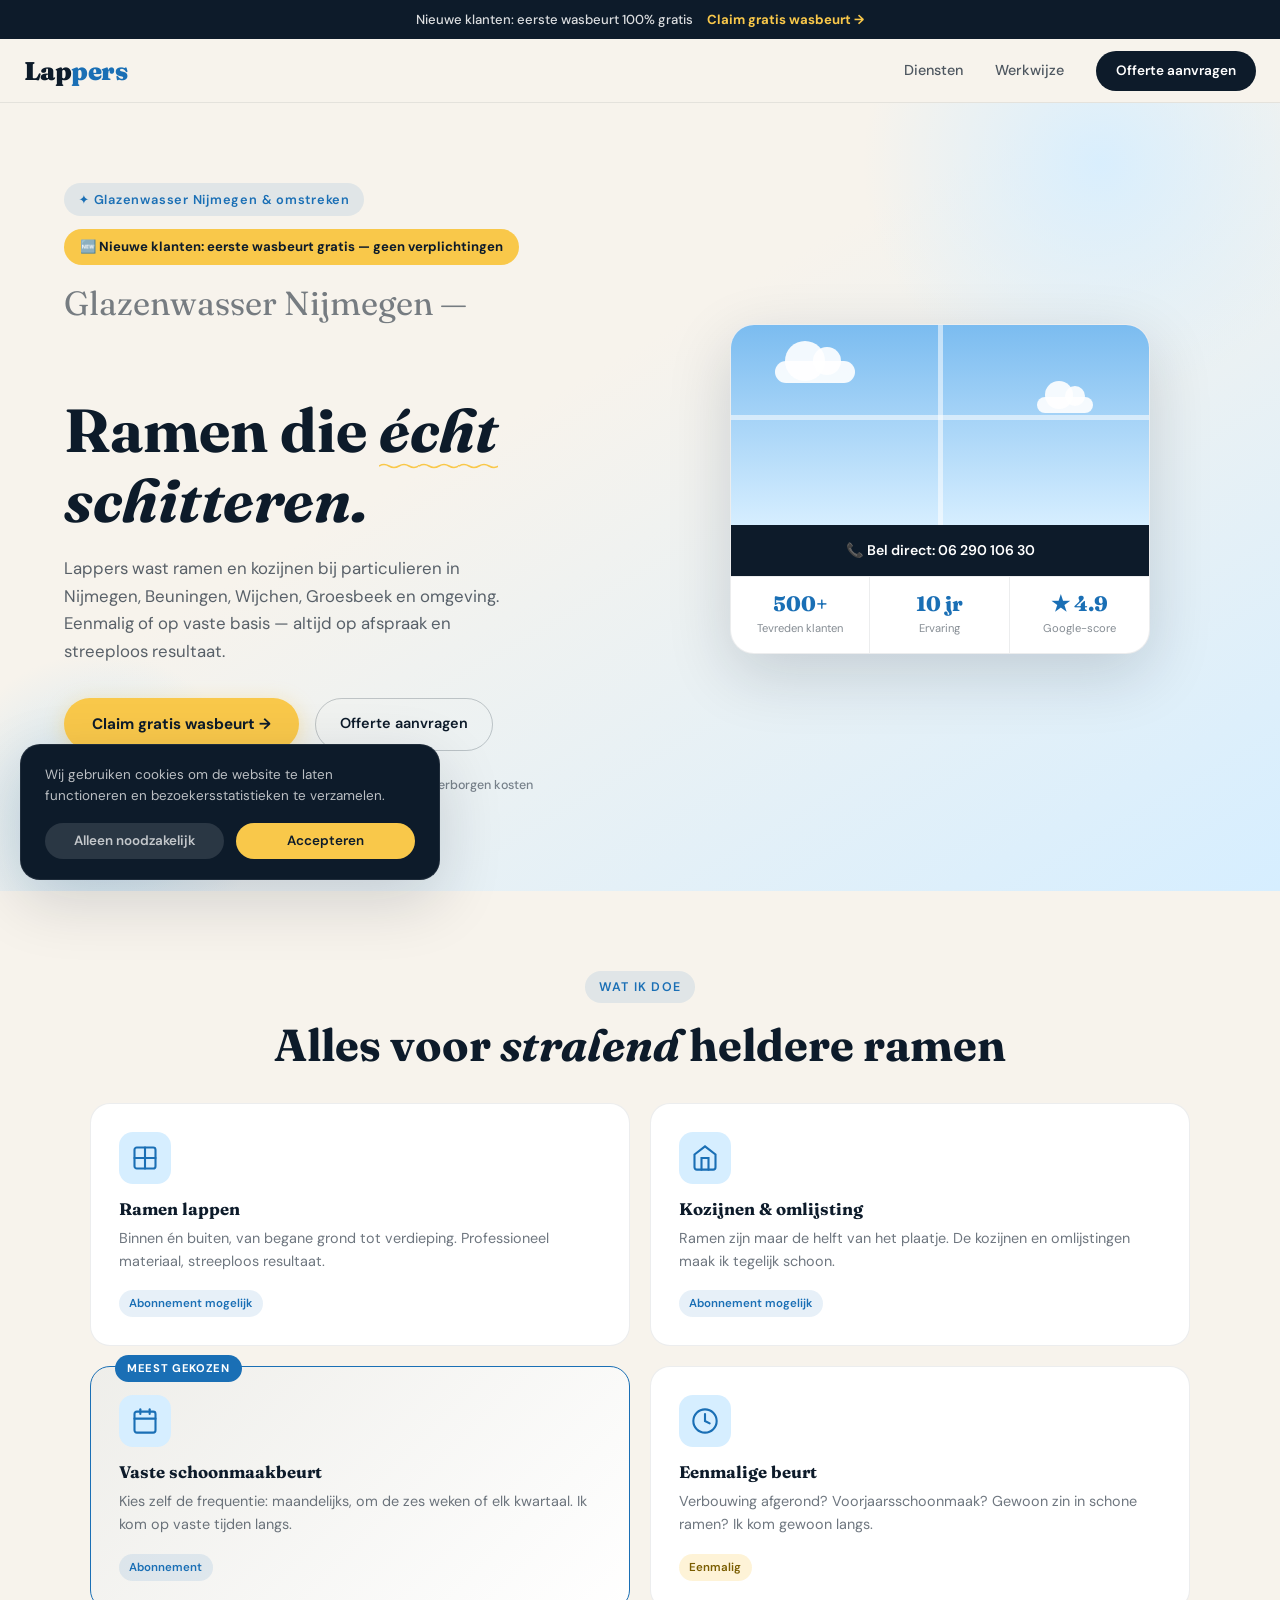
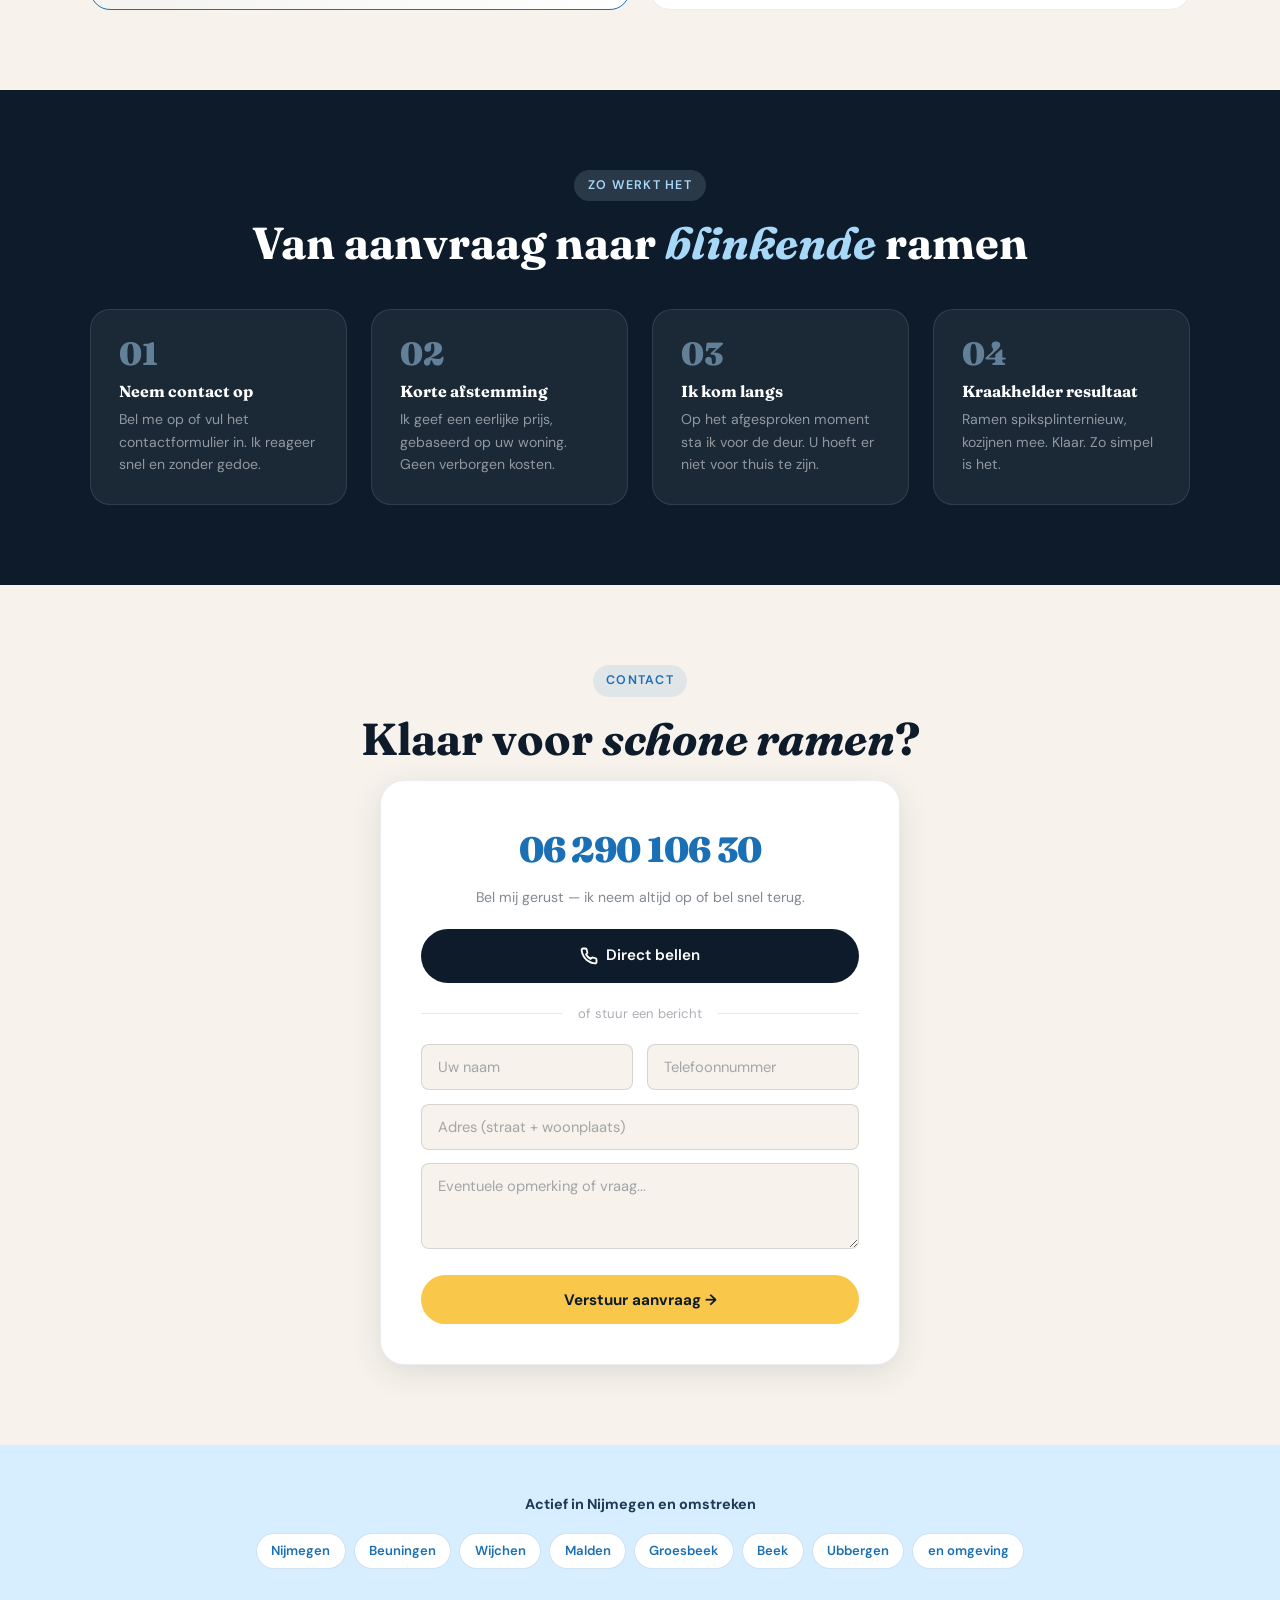
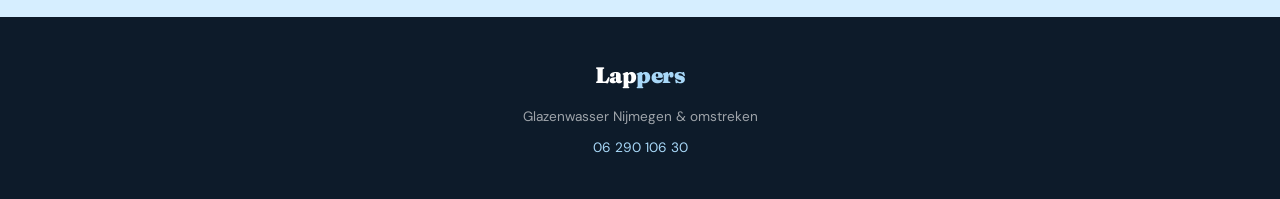
==== commit e69b0019: "Nieuwe site: cream/sky design met Canvas VSL en lead form - css/main.css aangemaakt met volledig nie" ====
--- a/index.html
+++ b/index.html
@@ -1,546 +1,246 @@
 <!DOCTYPE html>
 <html lang="nl">
 <head>
-    <meta charset="UTF-8">
-    <meta name="viewport" content="width=device-width, initial-scale=1.0">
-    <title>Lappers – Glazenwasser Nijmegen | Eerste wasbeurt gratis</title>
-    <meta name="description" content="Lappers is uw betrouwbare glazenwasser in Nijmegen en omgeving. Ramen lappen voor particulieren — vakkundig, druppelvrij, altijd op tijd. Nieuwe klanten: eerste wasbeurt gratis.">
-    <link rel="canonical" href="https://lappers.nl/">
-
-    <meta property="og:title" content="Lappers – Glazenwasser Nijmegen">
-    <meta property="og:description" content="Betrouwbare glazenwasser voor particulieren in Nijmegen. Eerste wasbeurt gratis.">
-    <meta property="og:type" content="website">
-    <meta property="og:url" content="https://lappers.nl">
-    <meta property="og:locale" content="nl_NL">
-
-    <script type="application/ld+json">
-    {
-      "@context": "https://schema.org",
-      "@type": "LocalBusiness",
-      "name": "Lappers",
-      "description": "Betrouwbare glazenwasserij voor particulieren in Nijmegen en omgeving.",
-      "url": "https://lappers.nl",
-      "telephone": "+31629010650",
-      "email": "info@lappers.nl",
-      "address": {
-        "@type": "PostalAddress",
-        "addressLocality": "Nijmegen",
-        "addressRegion": "Gelderland",
-        "addressCountry": "NL"
-      },
-      "geo": {"@type": "GeoCoordinates", "latitude": 51.8426, "longitude": 5.8546},
-      "areaServed": [
-        {"@type": "City", "name": "Nijmegen"},
-        {"@type": "City", "name": "Beuningen"},
-        {"@type": "City", "name": "Wijchen"},
-        {"@type": "City", "name": "Groesbeek"},
-        {"@type": "City", "name": "Druten"},
-        {"@type": "City", "name": "Overbetuwe"},
-        {"@type": "City", "name": "Mook en Middelaar"},
-        {"@type": "City", "name": "Berg en Dal"}
-      ],
-      "openingHoursSpecification": {
-        "@type": "OpeningHoursSpecification",
-        "dayOfWeek": ["Monday","Tuesday","Wednesday","Thursday","Friday","Saturday"],
-        "opens": "08:00", "closes": "18:00"
-      },
-      "aggregateRating": {"@type": "AggregateRating", "ratingValue": "4.9", "reviewCount": "127"}
-    }
-    </script>
-
-    <link rel="preconnect" href="https://fonts.googleapis.com">
-    <link rel="preconnect" href="https://fonts.gstatic.com" crossorigin>
-    <link href="https://fonts.googleapis.com/css2?family=Inter:ital,wght@0,400;0,500;0,600;0,700;0,800;1,600;1,700&display=swap" rel="stylesheet">
-    <link rel="stylesheet" href="css/style.css">
+  <meta charset="UTF-8" />
+  <meta name="viewport" content="width=device-width, initial-scale=1.0" />
+  <title>Glazenwasser Nijmegen — Ramen wassen vanaf €25 | Lappers</title>
+  <meta name="description" content="Lappers is uw vaste glazenwasser in Nijmegen en omgeving. Streeploze ramen, eerlijke prijs, eerste wasbeurt gratis voor nieuwe klanten. Vraag direct een offerte aan." />
+  <meta name="keywords" content="glazenwasser Nijmegen, ramen lappen Nijmegen, glazenwasser particulier, ramen wassen Nijmegen, kozijnen schoonmaken" />
+  <meta name="author" content="Lappers" />
+  <meta name="robots" content="index, follow" />
+  <link rel="canonical" href="https://lappers.nl/" />
+  <meta property="og:title" content="Glazenwasser Nijmegen — Ramen wassen vanaf €25 | Lappers" />
+  <meta property="og:description" content="Kraakhelder schone ramen en kozijnen in Nijmegen. Eerste wasbeurt 100% gratis voor nieuwe klanten." />
+  <meta property="og:type" content="website" />
+  <meta property="og:url" content="https://lappers.nl/" />
+  <meta property="og:locale" content="nl_NL" />
+  <script type="application/ld+json">
+  {
+    "@context": "https://schema.org",
+    "@type": "LocalBusiness",
+    "name": "Lappers",
+    "description": "Glazenwasser in Nijmegen en omstreken voor particulieren. Ramen en kozijnen, eenmalig of abonnement.",
+    "telephone": "+31629010630",
+    "url": "https://lappers.nl",
+    "address": {
+      "@type": "PostalAddress",
+      "addressLocality": "Nijmegen",
+      "addressRegion": "Gelderland",
+      "addressCountry": "NL"
+    },
+    "areaServed": ["Nijmegen", "Beuningen", "Wijchen", "Malden", "Groesbeek", "Beek", "Ubbergen"],
+    "priceRange": "€€",
+    "openingHours": "Mo-Fr 08:00-18:00"
+  }
+  </script>
+  <link rel="icon" type="image/svg+xml" href="/favicon.svg" />
+  <link rel="preconnect" href="https://fonts.googleapis.com" />
+  <link rel="preconnect" href="https://fonts.gstatic.com" crossorigin />
+  <link href="https://fonts.googleapis.com/css2?family=Fraunces:ital,wght@0,400;0,700;0,900;1,400&family=DM+Sans:wght@300;400;500&display=swap" rel="stylesheet" />
+  <link rel="stylesheet" href="css/main.css" />
 </head>
 <body>
 
-    <!-- Topbar -->
-    <div class="topbar" id="topbar">
-        <div class="container topbar__inner">
-            <span class="topbar__text">Nieuwe klanten: uw <strong>eerste wasbeurt volledig gratis</strong></span>
-            <a href="gratis-wasbeurt.html" class="topbar__cta">Claim gratis wasbeurt <span aria-hidden="true">&rarr;</span></a>
-            <button class="topbar__close" id="topbarClose" aria-label="Sluiten">&times;</button>
-        </div>
-    </div>
-
-    <!-- Navigation -->
-    <nav class="nav" id="nav">
-        <div class="container nav__inner">
-            <a href="/" class="nav__logo">Lappers</a>
-            <ul class="nav__links" id="navLinks">
-                <li><a href="#diensten">Diensten</a></li>
-                <li><a href="#werkwijze">Werkwijze</a></li>
-                <li><a href="#reviews">Reviews</a></li>
-                <li><a href="#faq">FAQ</a></li>
-                <li><a href="#contact" class="btn btn--nav">Offerte aanvragen</a></li>
-            </ul>
-            <button class="nav__toggle" id="navToggle" aria-label="Menu openen" aria-expanded="false">
-                <span></span><span></span><span></span>
-            </button>
-        </div>
+  <div class="header-wrap">
+    <div class="topbar">
+      <span>Nieuwe klanten: eerste wasbeurt 100% gratis</span>
+      <a href="gratis-wasbeurt.html">Claim gratis wasbeurt &rarr;</a>
+    </div>
+    <nav>
+      <div class="logo">Lap<span>pers</span></div>
+      <div class="nav-links">
+        <a href="#diensten">Diensten</a>
+        <a href="#werkwijze">Werkwijze</a>
+        <a href="#contact" class="nav-cta">Offerte aanvragen</a>
+      </div>
     </nav>
-
-    <!-- Hero -->
-    <header class="hero" id="home">
-        <div class="hero__glow hero__glow--1" aria-hidden="true"></div>
-        <div class="hero__glow hero__glow--2" aria-hidden="true"></div>
-        <div class="container hero__inner">
-            <div class="hero__content">
-                <p class="eyebrow">
-                    <span class="pulse-dot" aria-hidden="true"></span>
-                    Glazenwasser Nijmegen &amp; omgeving
-                </p>
-                <h1>Ramen die<br><em>écht schitteren.</em></h1>
-                <p class="hero__body">Lappers zorgt voor sprankelend schone ramen en kozijnen bij particulieren in Nijmegen en omgeving. Eenmalig of op vaste basis — u hoeft er zelf niets voor te doen.</p>
-                <div class="hero__actions">
-                    <a href="#contact" class="btn btn--gold btn--lg btn--shimmer">Offerte aanvragen</a>
-                    <a href="tel:0629010650" class="btn btn--ghost btn--lg">
-                        <svg width="16" height="16" viewBox="0 0 24 24" fill="none" stroke="currentColor" stroke-width="2.5" stroke-linecap="round" stroke-linejoin="round" aria-hidden="true"><path d="M22 16.92v3a2 2 0 01-2.18 2 19.79 19.79 0 01-8.63-3.07 19.5 19.5 0 01-6-6 19.79 19.79 0 01-3.07-8.67A2 2 0 014 2h3a2 2 0 012 1.72c.127.96.361 1.903.7 2.81a2 2 0 01-.45 2.11L8.09 9.91a16 16 0 006 6l1.27-1.27a2 2 0 012.11-.45c.907.339 1.85.573 2.81.7A2 2 0 0122 16.92z"/></svg>
-                        Bel direct: 06 290 106 50
-                    </a>
-                </div>
-                <div class="hero__stats">
-                    <div class="hero__stat">
-                        <strong>500+</strong>
-                        <span>Tevreden klanten</span>
-                    </div>
-                    <div class="hero__stat-divider"></div>
-                    <div class="hero__stat">
-                        <strong>10&nbsp;jaar</strong>
-                        <span>Ervaring</span>
-                    </div>
-                    <div class="hero__stat-divider"></div>
-                    <div class="hero__stat">
-                        <strong>&#9733;&thinsp;4.9</strong>
-                        <span>Google-score</span>
-                    </div>
-                </div>
-            </div>
-            <div class="hero__visual" aria-hidden="true">
-                <div class="window-wrap">
-                    <svg class="window-svg" viewBox="0 0 300 340" fill="none" xmlns="http://www.w3.org/2000/svg">
-                        <rect x="16" y="16" width="268" height="308" rx="12" fill="rgba(79,142,247,0.04)" stroke="rgba(79,142,247,0.2)" stroke-width="1.5"/>
-                        <rect x="26" y="26" width="248" height="288" rx="8" fill="rgba(255,255,255,0.03)" stroke="rgba(255,255,255,0.22)" stroke-width="2"/>
-                        <line x1="26" y1="175" x2="274" y2="175" stroke="rgba(255,255,255,0.22)" stroke-width="2"/>
-                        <line x1="150" y1="26" x2="150" y2="314" stroke="rgba(255,255,255,0.22)" stroke-width="2"/>
-                        <line x1="46" y1="60" x2="124" y2="60" stroke="rgba(255,255,255,0.55)" stroke-width="1.5" stroke-linecap="round"/>
-                        <line x1="46" y1="75" x2="96" y2="75" stroke="rgba(255,255,255,0.28)" stroke-width="1" stroke-linecap="round"/>
-                        <line x1="46" y1="88" x2="78" y2="88" stroke="rgba(255,255,255,0.15)" stroke-width="1" stroke-linecap="round"/>
-                        <line x1="168" y1="60" x2="250" y2="60" stroke="rgba(255,255,255,0.55)" stroke-width="1.5" stroke-linecap="round"/>
-                        <line x1="168" y1="75" x2="218" y2="75" stroke="rgba(255,255,255,0.28)" stroke-width="1" stroke-linecap="round"/>
-                        <line x1="168" y1="88" x2="196" y2="88" stroke="rgba(255,255,255,0.15)" stroke-width="1" stroke-linecap="round"/>
-                        <line x1="46" y1="210" x2="124" y2="210" stroke="rgba(255,255,255,0.55)" stroke-width="1.5" stroke-linecap="round"/>
-                        <line x1="46" y1="225" x2="96" y2="225" stroke="rgba(255,255,255,0.28)" stroke-width="1" stroke-linecap="round"/>
-                        <line x1="168" y1="210" x2="250" y2="210" stroke="rgba(255,255,255,0.55)" stroke-width="1.5" stroke-linecap="round"/>
-                        <line x1="168" y1="225" x2="218" y2="225" stroke="rgba(255,255,255,0.28)" stroke-width="1" stroke-linecap="round"/>
-                        <line x1="46" y1="130" x2="90" y2="40" stroke="rgba(255,255,255,0.06)" stroke-width="14" stroke-linecap="round"/>
-                        <line x1="168" y1="130" x2="212" y2="40" stroke="rgba(255,255,255,0.06)" stroke-width="14" stroke-linecap="round"/>
-                        <rect x="136" y="165" width="28" height="20" rx="4" fill="rgba(255,255,255,0.12)" stroke="rgba(255,255,255,0.25)" stroke-width="1.5"/>
-                    </svg>
-                    <span class="sparkle sp1">&#10022;</span>
-                    <span class="sparkle sp2">&#10022;</span>
-                    <span class="sparkle sp3">&#10022;</span>
-                    <span class="sparkle sp4">&#10022;</span>
-                    <span class="sparkle sp5">&#10022;</span>
-                </div>
-            </div>
-        </div>
-    </header>
-
-    <!-- Marquee ticker -->
-    <div class="marquee-bar" aria-label="Werkgebied Lappers">
-        <div class="marquee-track">
-            <span class="marquee-inner" aria-hidden="true">
-                Nijmegen&nbsp;&nbsp;&middot;&nbsp;&nbsp;Beuningen&nbsp;&nbsp;&middot;&nbsp;&nbsp;Wijchen&nbsp;&nbsp;&middot;&nbsp;&nbsp;Groesbeek&nbsp;&nbsp;&middot;&nbsp;&nbsp;Druten&nbsp;&nbsp;&middot;&nbsp;&nbsp;Overbetuwe&nbsp;&nbsp;&middot;&nbsp;&nbsp;Mook&nbsp;&nbsp;&middot;&nbsp;&nbsp;Berg en Dal&nbsp;&nbsp;&middot;&nbsp;&nbsp;Heumen&nbsp;&nbsp;&middot;&nbsp;&nbsp;Ubbergen&nbsp;&nbsp;&middot;&nbsp;&nbsp;
-            </span>
-            <span class="marquee-inner" aria-hidden="true">
-                Nijmegen&nbsp;&nbsp;&middot;&nbsp;&nbsp;Beuningen&nbsp;&nbsp;&middot;&nbsp;&nbsp;Wijchen&nbsp;&nbsp;&middot;&nbsp;&nbsp;Groesbeek&nbsp;&nbsp;&middot;&nbsp;&nbsp;Druten&nbsp;&nbsp;&middot;&nbsp;&nbsp;Overbetuwe&nbsp;&nbsp;&middot;&nbsp;&nbsp;Mook&nbsp;&nbsp;&middot;&nbsp;&nbsp;Berg en Dal&nbsp;&nbsp;&middot;&nbsp;&nbsp;Heumen&nbsp;&nbsp;&middot;&nbsp;&nbsp;Ubbergen&nbsp;&nbsp;&middot;&nbsp;&nbsp;
-            </span>
-        </div>
-    </div>
-
-    <!-- Diensten – Bento grid -->
-    <section class="section" id="diensten">
-        <div class="container">
-            <div class="section__header">
-                <p class="eyebrow eyebrow--light">Wat wij doen</p>
-                <h2>Alles voor <em>stralend heldere</em> ramen</h2>
-            </div>
-            <div class="bento-grid">
-                <div class="bento-card bento-card--wide glass-card">
-                    <div class="bento-card__icon">
-                        <svg width="28" height="28" viewBox="0 0 24 24" fill="none" stroke="currentColor" stroke-width="1.8" stroke-linecap="round" stroke-linejoin="round" aria-hidden="true">
-                            <rect x="3" y="3" width="18" height="18" rx="2"/>
-                            <line x1="3" y1="12" x2="21" y2="12"/>
-                            <line x1="12" y1="3" x2="12" y2="21"/>
-                        </svg>
-                    </div>
-                    <h3>Ramen lappen</h3>
-                    <p>Binnen en buiten, we lappen grondig tot in de laatste spiering. Professioneel materiaal, druppelvrij resultaat — gegarandeerd zonder strepen of waas.</p>
-                    <a href="#contact" class="bento-card__link">Aanvragen <span aria-hidden="true">&rarr;</span></a>
-                </div>
-
-                <div class="bento-card bento-card--featured glass-card">
-                    <div class="bento-card__badge">Meest gekozen</div>
-                    <div class="bento-card__icon">
-                        <svg width="28" height="28" viewBox="0 0 24 24" fill="none" stroke="currentColor" stroke-width="1.8" stroke-linecap="round" stroke-linejoin="round" aria-hidden="true">
-                            <path d="M17 21v-2a4 4 0 00-4-4H5a4 4 0 00-4 4v2"/>
-                            <circle cx="9" cy="7" r="4"/>
-                            <path d="M23 21v-2a4 4 0 00-3-3.87"/>
-                            <path d="M16 3.13a4 4 0 010 7.75"/>
-                        </svg>
-                    </div>
-                    <h3>Vaste schoonmaakbeurt</h3>
-                    <p>Eén keer afspreken — daarna loopt het vanzelf. De meest gekozen optie, op vaste frequentie die u zelf bepaalt.</p>
-                    <a href="#contact" class="bento-card__link">Aanvragen <span aria-hidden="true">&rarr;</span></a>
-                </div>
-
-                <div class="bento-card glass-card">
-                    <div class="bento-card__icon">
-                        <svg width="28" height="28" viewBox="0 0 24 24" fill="none" stroke="currentColor" stroke-width="1.8" stroke-linecap="round" stroke-linejoin="round" aria-hidden="true">
-                            <path d="M3 9l9-7 9 7v11a2 2 0 01-2 2H5a2 2 0 01-2-2z"/>
-                            <polyline points="9 22 9 12 15 12 15 22"/>
-                        </svg>
-                    </div>
-                    <h3>Kozijnen &amp; omlijsting</h3>
-                    <p>Ramen zijn maar de helft van het plaatje. Kozijnen en omlijstingen maken wij nagelnieuw schoon.</p>
-                    <a href="#contact" class="bento-card__link">Aanvragen <span aria-hidden="true">&rarr;</span></a>
-                </div>
-
-                <div class="bento-card glass-card">
-                    <div class="bento-card__icon">
-                        <svg width="28" height="28" viewBox="0 0 24 24" fill="none" stroke="currentColor" stroke-width="1.8" stroke-linecap="round" stroke-linejoin="round" aria-hidden="true">
-                            <circle cx="12" cy="12" r="10"/>
-                            <polyline points="12 6 12 12 16 14"/>
-                        </svg>
-                    </div>
-                    <h3>Eenmalige beurt</h3>
-                    <p>Verhuizing? Verbouwing? Geen abonnement, geen verplichting — dezelfde vakkundige aanpak als bij vaste klanten.</p>
-                    <a href="#contact" class="bento-card__link">Aanvragen <span aria-hidden="true">&rarr;</span></a>
-                </div>
-            </div>
-        </div>
-    </section>
-
-    <!-- Waarom Lappers -->
-    <section class="section section--alt-dark" id="waarom">
-        <div class="container">
-            <div class="section__header">
-                <p class="eyebrow eyebrow--light">Waarom Lappers</p>
-                <h2>Vakmanschap dat <em>het verschil maakt</em></h2>
-            </div>
-            <div class="benefits-grid">
-                <div class="benefit-item">
-                    <div class="benefit-item__icon">
-                        <svg width="32" height="32" viewBox="0 0 24 24" fill="none" stroke="currentColor" stroke-width="1.6" stroke-linecap="round" stroke-linejoin="round" aria-hidden="true">
-                            <path d="M12 22s8-4 8-10V5l-8-3-8 3v7c0 6 8 10 8 10z"/>
-                        </svg>
-                    </div>
-                    <h3>Volledig verzekerd</h3>
-                    <p>Lappers werkt met een bedrijfsaansprakelijkheidsverzekering. U bent altijd gedekt, ook als er onverhoopt iets misgaat. Geen zorgen — gewoon vertrouwen.</p>
-                </div>
-                <div class="benefit-item">
-                    <div class="benefit-item__icon">
-                        <svg width="32" height="32" viewBox="0 0 24 24" fill="none" stroke="currentColor" stroke-width="1.6" stroke-linecap="round" stroke-linejoin="round" aria-hidden="true">
-                            <circle cx="12" cy="12" r="10"/>
-                            <polyline points="12 6 12 12 16 14"/>
-                        </svg>
-                    </div>
-                    <h3>Altijd op tijd</h3>
-                    <p>Afspraken worden nagekomen. Geen vage tijdsvensters van drie uur — u weet precies wanneer ik kom en ik ben er, zonder excuses.</p>
-                </div>
-                <div class="benefit-item">
-                    <div class="benefit-item__icon">
-                        <svg width="32" height="32" viewBox="0 0 24 24" fill="none" stroke="currentColor" stroke-width="1.6" stroke-linecap="round" stroke-linejoin="round" aria-hidden="true">
-                            <path d="M2 12l3 3 4-6 3 4 4-7 4 5"/>
-                        </svg>
-                    </div>
-                    <h3>Druppelvrij resultaat</h3>
-                    <p>Alleen professioneel materiaal en de juiste techniek leveren streepvrij werk. Dat is standaard bij Lappers, niet een uitzondering.</p>
-                </div>
-            </div>
-        </div>
-    </section>
-
-    <!-- Werkwijze -->
-    <section class="section section--dark" id="werkwijze">
-        <div class="container">
-            <div class="section__header">
-                <p class="eyebrow eyebrow--light">Zo werkt het</p>
-                <h2>Van aanvraag naar <em>blinkende ramen</em></h2>
-            </div>
-            <div class="steps">
-                <div class="step">
-                    <div class="step__number">01</div>
-                    <div class="step__content">
-                        <h3>Neem contact op</h3>
-                        <p>Vul het formulier in of bel direct. Geef aan wat u wilt en waar u woont — dat is alles wat nodig is.</p>
-                    </div>
-                </div>
-                <div class="step">
-                    <div class="step__number">02</div>
-                    <div class="step__content">
-                        <h3>Korte afstemming</h3>
-                        <p>We plannen telefonisch een moment in. U krijgt een vaste prijs — geen verrassingen achteraf.</p>
-                    </div>
-                </div>
-                <div class="step">
-                    <div class="step__number">03</div>
-                    <div class="step__content">
-                        <h3>Ik kom langs</h3>
-                        <p>Op het afgesproken moment ben ik er. Netjes, grondig en zonder rommel achter te laten.</p>
-                    </div>
-                </div>
-                <div class="step">
-                    <div class="step__number">04</div>
-                    <div class="step__content">
-                        <h3>Kristalhelder resultaat</h3>
-                        <p>Ramen sprankelend helder, kozijnen fris. Dat is de belofte — en die houden wij elke keer.</p>
-                    </div>
-                </div>
-            </div>
-        </div>
-    </section>
-
-    <!-- Reviews -->
-    <section class="section reviews-section" id="reviews">
-        <div class="container">
-            <div class="section__header">
-                <p class="eyebrow eyebrow--light">Wat klanten zeggen</p>
-                <h2>Nijmegen over <em>Lappers</em></h2>
-            </div>
-            <div class="reviews-grid">
-                <div class="review-card glass-card">
-                    <div class="review-card__stars" aria-label="5 sterren">&#9733;&#9733;&#9733;&#9733;&#9733;</div>
-                    <blockquote>"Eindelijk een glazenwasser die ook echt de kozijnen meeneemt. Huis ziet er compleet anders uit."</blockquote>
-                    <div class="review-card__author">
-                        <strong>Sandra V.</strong>
-                        <span>Nijmegen &middot; Vaste klant</span>
-                    </div>
-                </div>
-                <div class="review-card glass-card">
-                    <div class="review-card__stars" aria-label="5 sterren">&#9733;&#9733;&#9733;&#9733;&#9733;</div>
-                    <blockquote>"Via de gratis wasbeurt begonnen en nooit meer weggegaan. Betrouwbaar, punctueel, kristalheldere resultaten."</blockquote>
-                    <div class="review-card__author">
-                        <strong>Mark de B.</strong>
-                        <span>Beuningen &middot; Vaste klant</span>
-                    </div>
-                </div>
-                <div class="review-card glass-card">
-                    <div class="review-card__stars" aria-label="5 sterren">&#9733;&#9733;&#9733;&#9733;&#9733;</div>
-                    <blockquote>"Geen gedoe, geen strepen, geen verrassingen. Gewoon wat er beloofd wordt. Dat is zeldzaam."</blockquote>
-                    <div class="review-card__author">
-                        <strong>Anita K.</strong>
-                        <span>Nijmegen &middot; Vaste klant</span>
-                    </div>
-                </div>
-                <div class="review-card glass-card">
-                    <div class="review-card__stars" aria-label="5 sterren">&#9733;&#9733;&#9733;&#9733;&#9733;</div>
-                    <blockquote>"Hij weet wanneer hij komt, doet zijn werk en het ziet er altijd perfect uit. Precies wat je zoekt."</blockquote>
-                    <div class="review-card__author">
-                        <strong>Peter L.</strong>
-                        <span>Druten</span>
-                    </div>
-                </div>
-            </div>
-        </div>
-    </section>
-
-    <!-- Werkgebied -->
-    <section class="section" id="werkgebied">
-        <div class="container">
-            <div class="section__header">
-                <p class="eyebrow eyebrow--light">Werkgebied</p>
-                <h2>Actief in <em>Nijmegen en omgeving</em></h2>
-                <p class="section__sub">Lappers bedient particulieren in de gehele regio Nijmegen. Staat uw gemeente er niet bij? Neem contact op — kans is groot dat we toch in uw buurt werken.</p>
-            </div>
-            <div class="areas">
-                <span class="area-tag">Nijmegen</span>
-                <span class="area-tag">Beuningen</span>
-                <span class="area-tag">Wijchen</span>
-                <span class="area-tag">Druten</span>
-                <span class="area-tag">Groesbeek</span>
-                <span class="area-tag">Overbetuwe</span>
-                <span class="area-tag">Mook en Middelaar</span>
-                <span class="area-tag">Berg en Dal</span>
-                <span class="area-tag">Heumen</span>
-                <span class="area-tag">Ubbergen</span>
-                <a href="#contact" class="area-tag area-tag--cta">En omgeving &rarr;</a>
-            </div>
-        </div>
-    </section>
-
-    <!-- FAQ -->
-    <section class="section section--alt" id="faq">
-        <div class="container">
-            <div class="section__header">
-                <p class="eyebrow">Veelgestelde vragen</p>
-                <h2>Eerlijk antwoord op de <em>meest gestelde vragen</em></h2>
-            </div>
-            <div class="faq" role="list">
-                <div class="faq__item" role="listitem">
-                    <button class="faq__q" aria-expanded="false">
-                        Wat kost een wasbeurt?
-                        <svg width="18" height="18" viewBox="0 0 24 24" fill="none" stroke="currentColor" stroke-width="2.5" stroke-linecap="round" aria-hidden="true"><polyline points="6 9 12 15 18 9"/></svg>
-                    </button>
-                    <div class="faq__a" hidden>
-                        <p>De prijs hangt af van het aantal ramen en de grootte van uw woning. Na een korte afstemming ontvangt u een vaste prijs — geen verrassingen achteraf. Nieuwe klanten krijgen de eerste beurt gratis.</p>
-                    </div>
-                </div>
-                <div class="faq__item" role="listitem">
-                    <button class="faq__q" aria-expanded="false">
-                        Waarom is de eerste wasbeurt gratis?
-                        <svg width="18" height="18" viewBox="0 0 24 24" fill="none" stroke="currentColor" stroke-width="2.5" stroke-linecap="round" aria-hidden="true"><polyline points="6 9 12 15 18 9"/></svg>
-                    </button>
-                    <div class="faq__a" hidden>
-                        <p>Ik werk liever met klanten die tevreden zijn dan met klanten die verplicht zijn. Eén gratis beurt — zodat u zelf ervaart wat de kwaliteit is. Geen verplichtingen, geen abonnement, tenzij u dat zelf wilt.</p>
-                    </div>
-                </div>
-                <div class="faq__item" role="listitem">
-                    <button class="faq__q" aria-expanded="false">
-                        Is die gratis beurt echt gratis, of zit er iets aan vast?
-                        <svg width="18" height="18" viewBox="0 0 24 24" fill="none" stroke="currentColor" stroke-width="2.5" stroke-linecap="round" aria-hidden="true"><polyline points="6 9 12 15 18 9"/></svg>
-                    </button>
-                    <div class="faq__a" hidden>
-                        <p>Echt gratis. Geen abonnementsverplichtingen, geen verborgen kosten. Na de gratis beurt beslist u zelf of u verder wilt — en op welke basis.</p>
-                    </div>
-                </div>
-                <div class="faq__item" role="listitem">
-                    <button class="faq__q" aria-expanded="false">
-                        Moet ik thuis zijn als u langskomt?
-                        <svg width="18" height="18" viewBox="0 0 24 24" fill="none" stroke="currentColor" stroke-width="2.5" stroke-linecap="round" aria-hidden="true"><polyline points="6 9 12 15 18 9"/></svg>
-                    </button>
-                    <div class="faq__a" hidden>
-                        <p>Voor de buitenkant hoeft u niet thuis te zijn. Voor de binnenkant wel. We stemmen dat vooraf af, zodat het altijd op een geschikt moment is.</p>
-                    </div>
-                </div>
-                <div class="faq__item" role="listitem">
-                    <button class="faq__q" aria-expanded="false">
-                        Hoe vaak worden mijn ramen gewassen?
-                        <svg width="18" height="18" viewBox="0 0 24 24" fill="none" stroke="currentColor" stroke-width="2.5" stroke-linecap="round" aria-hidden="true"><polyline points="6 9 12 15 18 9"/></svg>
-                    </button>
-                    <div class="faq__a" hidden>
-                        <p>Dat bepaalt u zelf. De meeste klanten kiezen voor een vaste frequentie van 4 tot 6 weken. Maar eenmalig is altijd mogelijk.</p>
-                    </div>
-                </div>
-                <div class="faq__item" role="listitem">
-                    <button class="faq__q" aria-expanded="false">
-                        Laten glazen altijd strepen achter?
-                        <svg width="18" height="18" viewBox="0 0 24 24" fill="none" stroke="currentColor" stroke-width="2.5" stroke-linecap="round" aria-hidden="true"><polyline points="6 9 12 15 18 9"/></svg>
-                    </button>
-                    <div class="faq__a" hidden>
-                        <p>Alleen als ze niet professioneel worden gewassen. Met de juiste techniek en materialen werken wij altijd druppelvrij en streepvrij. Dat is wat vakmanschap inhoudt.</p>
-                    </div>
-                </div>
-                <div class="faq__item" role="listitem">
-                    <button class="faq__q" aria-expanded="false">
-                        Werkt dit ook voor mijn type woning?
-                        <svg width="18" height="18" viewBox="0 0 24 24" fill="none" stroke="currentColor" stroke-width="2.5" stroke-linecap="round" aria-hidden="true"><polyline points="6 9 12 15 18 9"/></svg>
-                    </button>
-                    <div class="faq__a" hidden>
-                        <p>Voor de meeste woningen — rijtjeshuizen, vrijstaand en appartementen — is dit geen probleem. Bij dakramen of hoge verdiepingen stemmen we vooraf af wat mogelijk is.</p>
-                    </div>
-                </div>
-            </div>
-        </div>
-    </section>
-
-    <!-- Contact CTA sectie -->
-    <section class="section contact-section" id="contact">
-        <div class="contact-section__glow" aria-hidden="true"></div>
-        <div class="container contact__inner">
-            <div class="contact__info">
-                <p class="eyebrow eyebrow--light">Contact</p>
-                <h2>Klaar voor <em>schone ramen?</em></h2>
-                <p>Vul het formulier in en ik neem binnen 24 uur contact met u op. Of bel direct als u liever meteen een mens spreekt.</p>
-                <a href="tel:0629010650" class="contact__phone">
-                    <svg width="20" height="20" viewBox="0 0 24 24" fill="none" stroke="currentColor" stroke-width="2" stroke-linecap="round" aria-hidden="true"><path d="M22 16.92v3a2 2 0 01-2.18 2 19.79 19.79 0 01-8.63-3.07 19.5 19.5 0 01-6-6 19.79 19.79 0 01-3.07-8.67A2 2 0 014 2h3a2 2 0 012 1.72c.127.96.361 1.903.7 2.81a2 2 0 01-.45 2.11L8.09 9.91a16 16 0 006 6l1.27-1.27a2 2 0 012.11-.45c.907.339 1.85.573 2.81.7A2 2 0 0122 16.92z"/></svg>
-                    06 290 106 50
-                </a>
-                <div class="contact__trust">
-                    <div class="contact__trust-item">
-                        <svg width="16" height="16" viewBox="0 0 24 24" fill="none" stroke="currentColor" stroke-width="2.5" stroke-linecap="round" aria-hidden="true"><polyline points="20 6 9 17 4 12"/></svg>
-                        Geen spam. Alleen contact.
-                    </div>
-                    <div class="contact__trust-item">
-                        <svg width="16" height="16" viewBox="0 0 24 24" fill="none" stroke="currentColor" stroke-width="2.5" stroke-linecap="round" aria-hidden="true"><polyline points="20 6 9 17 4 12"/></svg>
-                        Reactie binnen 24 uur
-                    </div>
-                    <div class="contact__trust-item">
-                        <svg width="16" height="16" viewBox="0 0 24 24" fill="none" stroke="currentColor" stroke-width="2.5" stroke-linecap="round" aria-hidden="true"><polyline points="20 6 9 17 4 12"/></svg>
-                        Geen verplichtingen
-                    </div>
-                </div>
-            </div>
-            <form class="contact-form glass-card" id="contactForm" novalidate>
-                <div class="form-row">
-                    <div class="form-field">
-                        <label for="firstName">Voornaam</label>
-                        <input type="text" id="firstName" name="firstName" required autocomplete="given-name" placeholder="Jan">
-                    </div>
-                    <div class="form-field">
-                        <label for="lastName">Achternaam</label>
-                        <input type="text" id="lastName" name="lastName" required autocomplete="family-name" placeholder="de Vries">
-                    </div>
-                </div>
-                <div class="form-field">
-                    <label for="phone">Telefoonnummer</label>
-                    <input type="tel" id="phone" name="phone" required autocomplete="tel" placeholder="06 12 34 56 78">
-                </div>
-                <div class="form-field">
-                    <label for="email">E-mailadres</label>
-                    <input type="email" id="email" name="email" required autocomplete="email" placeholder="jan@email.nl">
-                </div>
-                <div class="form-field">
-                    <label for="message">Uw aanvraag</label>
-                    <textarea id="message" name="message" rows="4" placeholder="Vertel wat u wilt — aantal ramen, vaste basis of eenmalig, uw woonplaats..."></textarea>
-                </div>
-                <button type="submit" class="btn btn--gold btn--lg btn--full btn--shimmer">
-                    Verstuur aanvraag <span aria-hidden="true">&rarr;</span>
-                </button>
-                <p class="form__notice">Geen spam. Alleen gebruikt om contact op te nemen.</p>
-            </form>
-        </div>
-    </section>
-
-    <!-- Footer -->
-    <footer class="footer">
-        <div class="container footer__inner">
-            <div class="footer__brand">
-                <a href="/" class="nav__logo">Lappers</a>
-                <p>Glazenwasser Nijmegen &amp; omgeving</p>
-                <a href="tel:0629010650" class="footer__phone">06 290 106 50</a>
-            </div>
-            <div class="footer__col">
-                <p class="footer__col-title">Werkgebied</p>
-                <ul>
-                    <li>Nijmegen</li>
-                    <li>Beuningen</li>
-                    <li>Wijchen</li>
-                    <li>Druten</li>
-                    <li>Overbetuwe</li>
-                    <li>En omgeving</li>
-                </ul>
-            </div>
-            <div class="footer__col">
-                <p class="footer__col-title">Diensten</p>
-                <ul>
-                    <li><a href="#diensten">Ramen lappen</a></li>
-                    <li><a href="#diensten">Kozijnen &amp; omlijsting</a></li>
-                    <li><a href="#diensten">Vaste schoonmaakbeurt</a></li>
-                    <li><a href="#diensten">Eenmalige beurt</a></li>
-                    <li><a href="gratis-wasbeurt.html">Gratis wasbeurt</a></li>
-                </ul>
-            </div>
-        </div>
-        <div class="footer__bottom">
-            <div class="container">
-                <p>&copy; 2025 Lappers &mdash; Glazenwasser Nijmegen &amp; omgeving</p>
-            </div>
-        </div>
-    </footer>
-
-    <script src="js/main.js"></script>
+  </div>
+
+  <section class="hero">
+    <div class="hero-bg-circle c1"></div>
+    <div class="hero-bg-circle c2"></div>
+    <div class="sparkle" style="width:8px;height:8px;top:25%;left:42%;animation-delay:0s;"></div>
+    <div class="sparkle" style="width:6px;height:6px;top:60%;left:55%;animation-delay:1.2s;"></div>
+    <div class="sparkle" style="width:10px;height:10px;top:35%;left:70%;animation-delay:2.5s;"></div>
+
+    <div class="hero-content">
+      <div class="hero-tag">&#10022; Glazenwasser Nijmegen &amp; omstreken</div>
+      <div class="free-offer-strip">&#127381; Nieuwe klanten: eerste wasbeurt gratis &mdash; geen verplichtingen</div>
+      <h1>
+        <span class="hero-sub-line">Glazenwasser Nijmegen &mdash;</span><br>
+        Ramen die <em><span class="underline-wave">&eacute;cht</span> schitteren.</em>
+      </h1>
+      <p>Lappers wast ramen en kozijnen bij particulieren in Nijmegen, Beuningen, Wijchen, Groesbeek en omgeving. Eenmalig of op vaste basis &mdash; altijd op afspraak en streeploos resultaat.</p>
+      <div class="hero-actions">
+        <a href="gratis-wasbeurt.html" class="btn-free">Claim gratis wasbeurt &rarr;</a>
+        <a href="#contact" class="btn-secondary">Offerte aanvragen</a>
+      </div>
+      <div class="hero-trust">&#9733;&#9733;&#9733;&#9733;&#9733;&ensp;4.9 op Google &middot; 127 beoordelingen &middot; Verzekerd &middot; Geen verborgen kosten</div>
+    </div>
+
+    <div class="hero-visual">
+      <div class="window-frame">
+        <div class="window-sky">
+          <div class="cloud cloud1"></div>
+          <div class="cloud cloud2"></div>
+          <div class="shine-bar"></div>
+          <div class="window-cross"></div>
+        </div>
+        <a href="tel:+31629010630" class="window-badge">&#128222; Bel direct: 06 290 106 30</a>
+        <div class="window-stat-row">
+          <div class="window-stat">
+            <div class="num">500+</div>
+            <div class="lbl">Tevreden klanten</div>
+          </div>
+          <div class="window-stat">
+            <div class="num">10 jr</div>
+            <div class="lbl">Ervaring</div>
+          </div>
+          <div class="window-stat">
+            <div class="num">&#9733; 4.9</div>
+            <div class="lbl">Google-score</div>
+          </div>
+        </div>
+      </div>
+    </div>
+  </section>
+
+  <section class="services" id="diensten">
+    <div class="section-label">Wat ik doe</div>
+    <h2 class="section-title">Alles voor <em>stralend</em> heldere ramen</h2>
+    <div class="services-grid">
+      <div class="service-card">
+        <div class="service-icon">
+          <svg width="28" height="28" viewBox="0 0 24 24" fill="none" stroke="currentColor" stroke-width="1.8" stroke-linecap="round"><rect x="3" y="3" width="18" height="18" rx="2"/><line x1="3" y1="12" x2="21" y2="12"/><line x1="12" y1="3" x2="12" y2="21"/></svg>
+        </div>
+        <h3>Ramen lappen</h3>
+        <p>Binnen &eacute;n buiten, van begane grond tot verdieping. Professioneel materiaal, streeploos resultaat.</p>
+        <span class="service-tag tag-abo">Abonnement mogelijk</span>
+      </div>
+      <div class="service-card">
+        <div class="service-icon">
+          <svg width="28" height="28" viewBox="0 0 24 24" fill="none" stroke="currentColor" stroke-width="1.8" stroke-linecap="round"><path d="M3 9l9-7 9 7v11a2 2 0 01-2 2H5a2 2 0 01-2-2z"/><polyline points="9 22 9 12 15 12 15 22"/></svg>
+        </div>
+        <h3>Kozijnen &amp; omlijsting</h3>
+        <p>Ramen zijn maar de helft van het plaatje. De kozijnen en omlijstingen maak ik tegelijk schoon.</p>
+        <span class="service-tag tag-abo">Abonnement mogelijk</span>
+      </div>
+      <div class="service-card service-card--featured">
+        <div class="service-card__most-chosen">Meest gekozen</div>
+        <div class="service-icon">
+          <svg width="28" height="28" viewBox="0 0 24 24" fill="none" stroke="currentColor" stroke-width="1.8" stroke-linecap="round"><rect x="3" y="4" width="18" height="18" rx="2"/><line x1="16" y1="2" x2="16" y2="6"/><line x1="8" y1="2" x2="8" y2="6"/><line x1="3" y1="10" x2="21" y2="10"/></svg>
+        </div>
+        <h3>Vaste schoonmaakbeurt</h3>
+        <p>Kies zelf de frequentie: maandelijks, om de zes weken of elk kwartaal. Ik kom op vaste tijden langs.</p>
+        <span class="service-tag tag-abo">Abonnement</span>
+      </div>
+      <div class="service-card">
+        <div class="service-icon">
+          <svg width="28" height="28" viewBox="0 0 24 24" fill="none" stroke="currentColor" stroke-width="1.8" stroke-linecap="round"><circle cx="12" cy="12" r="10"/><polyline points="12 6 12 12 16 14"/></svg>
+        </div>
+        <h3>Eenmalige beurt</h3>
+        <p>Verbouwing afgerond? Voorjaarsschoonmaak? Gewoon zin in schone ramen? Ik kom gewoon langs.</p>
+        <span class="service-tag tag-once">Eenmalig</span>
+      </div>
+    </div>
+  </section>
+
+  <section class="how" id="werkwijze">
+    <div class="section-label">Zo werkt het</div>
+    <h2 class="section-title">Van aanvraag naar <em>blinkende</em> ramen</h2>
+    <div class="steps">
+      <div class="step">
+        <div class="step-num">01</div>
+        <h4>Neem contact op</h4>
+        <p>Bel me op of vul het contactformulier in. Ik reageer snel en zonder gedoe.</p>
+      </div>
+      <div class="step">
+        <div class="step-num">02</div>
+        <h4>Korte afstemming</h4>
+        <p>Ik geef een eerlijke prijs, gebaseerd op uw woning. Geen verborgen kosten.</p>
+      </div>
+      <div class="step">
+        <div class="step-num">03</div>
+        <h4>Ik kom langs</h4>
+        <p>Op het afgesproken moment sta ik voor de deur. U hoeft er niet voor thuis te zijn.</p>
+      </div>
+      <div class="step">
+        <div class="step-num">04</div>
+        <h4>Kraakhelder resultaat</h4>
+        <p>Ramen spiksplinternieuw, kozijnen mee. Klaar. Zo simpel is het.</p>
+      </div>
+    </div>
+  </section>
+
+  <section class="contact" id="contact">
+    <div class="section-label">Contact</div>
+    <h2 class="section-title">Klaar voor <em>schone ramen</em>?</h2>
+    <div class="contact-box">
+      <a href="tel:+31629010630" style="text-decoration:none;">
+        <div class="phone-big">06 290 106 30</div>
+      </a>
+      <div class="phone-sub">Bel mij gerust &mdash; ik neem altijd op of bel snel terug.</div>
+      <a href="tel:+31629010630" class="btn-primary" style="display:flex;justify-content:center;width:100%;">
+        <svg width="18" height="18" viewBox="0 0 24 24" fill="none" stroke="currentColor" stroke-width="2.5" stroke-linecap="round" stroke-linejoin="round" aria-hidden="true"><path d="M22 16.92v3a2 2 0 01-2.18 2 19.79 19.79 0 01-8.63-3.07 19.5 19.5 0 01-6-6 19.79 19.79 0 01-3.07-8.67A2 2 0 014 2h3a2 2 0 012 1.72c.127.96.361 1.903.7 2.81a2 2 0 01-.45 2.11L8.09 9.91a16 16 0 006 6l1.27-1.27a2 2 0 012.11-.45c.907.339 1.85.573 2.81.7A2 2 0 0122 16.92z"/></svg>
+        Direct bellen
+      </a>
+      <div class="divider">of stuur een bericht</div>
+      <form id="contactForm" novalidate>
+        <div class="form-row">
+          <div class="form-group">
+            <input type="text" name="naam" placeholder="Uw naam" required />
+          </div>
+          <div class="form-group">
+            <input type="tel" name="telefoon" placeholder="Telefoonnummer" required />
+          </div>
+        </div>
+        <div class="form-group">
+          <input type="text" name="adres" placeholder="Adres (straat + woonplaats)" />
+        </div>
+        <div class="form-group">
+          <textarea name="bericht" rows="3" placeholder="Eventuele opmerking of vraag..."></textarea>
+        </div>
+        <button type="submit" class="submit-btn">Verstuur aanvraag &rarr;</button>
+      </form>
+      <div class="success-msg" id="successMsg">
+        &#10003; Bedankt voor uw aanvraag! Ik neem zo snel mogelijk contact met u op.
+      </div>
+    </div>
+  </section>
+
+  <section class="area">
+    <p><strong>Actief in Nijmegen en omstreken</strong></p>
+    <div class="area-tags">
+      <span class="area-tag">Nijmegen</span>
+      <span class="area-tag">Beuningen</span>
+      <span class="area-tag">Wijchen</span>
+      <span class="area-tag">Malden</span>
+      <span class="area-tag">Groesbeek</span>
+      <span class="area-tag">Beek</span>
+      <span class="area-tag">Ubbergen</span>
+      <span class="area-tag">en omgeving</span>
+    </div>
+  </section>
+
+  <footer>
+    <div class="logo">Lap<span>pers</span></div>
+    <div>Glazenwasser Nijmegen &amp; omstreken</div>
+    <div><a href="tel:+31629010630">06 290 106 30</a></div>
+  </footer>
+
+  <a href="tel:+31629010630" class="mobile-call-cta">
+    <svg width="18" height="18" viewBox="0 0 24 24" fill="none" stroke="currentColor" stroke-width="2.5" stroke-linecap="round" aria-hidden="true"><path d="M22 16.92v3a2 2 0 01-2.18 2 19.79 19.79 0 01-8.63-3.07 19.5 19.5 0 01-6-6 19.79 19.79 0 01-3.07-8.67A2 2 0 014 2h3a2 2 0 012 1.72c.127.96.361 1.903.7 2.81a2 2 0 01-.45 2.11L8.09 9.91a16 16 0 006 6l1.27-1.27a2 2 0 012.11-.45c.907.339 1.85.573 2.81.7A2 2 0 0122 16.92z"/></svg>
+    Bel direct: 06 290 106 30
+  </a>
+
+  <div class="cookie-banner" id="cookieBanner">
+    <p>Wij gebruiken cookies om de website te laten functioneren en bezoekersstatistieken te verzamelen.</p>
+    <div class="cookie-banner-actions">
+      <button class="cookie-btn cookie-btn-decline" onclick="cookieChoice(false)">Alleen noodzakelijk</button>
+      <button class="cookie-btn cookie-btn-accept" onclick="cookieChoice(true)">Accepteren</button>
+    </div>
+  </div>
+
+  <script src="js/site.js"></script>
 </body>
 </html>
--- a/css/main.css
+++ b/css/main.css
@@ -0,0 +1,901 @@
+/* ==========================================================================
+   main.css – Lappers Glazenwasser
+   ========================================================================== */
+
+/* --- Design tokens --- */
+:root {
+  --sky:        #d6eeff;
+  --sky-mid:    #a8d8f8;
+  --sky-dark:   #7bbcf0;
+  --blue:       #1a6fb5;
+  --blue-dark:  #0e4a7e;
+  --ink:        #0d1b2a;
+  --ink-mid:    #1e3a54;
+  --cream:      #f7f3ec;
+  --cream-mid:  #ede8df;
+  --sun:        #f9c84a;
+  --sun-dark:   #e0a820;
+  --clean:      #ffffff;
+
+  --font-display: 'Fraunces', Georgia, serif;
+  --font-body:    'DM Sans', system-ui, sans-serif;
+
+  --container:   1100px;
+  --radius-sm:   8px;
+  --radius-md:   14px;
+  --radius-lg:   20px;
+  --radius-full: 999px;
+
+  --shadow-sm: 0 2px 8px rgba(13,27,42,0.07);
+  --shadow-md: 0 8px 32px rgba(13,27,42,0.11);
+  --shadow-lg: 0 20px 64px rgba(13,27,42,0.16);
+}
+
+/* --- Reset --- */
+*, *::before, *::after { box-sizing: border-box; margin: 0; padding: 0; }
+html { scroll-behavior: smooth; }
+
+body {
+  font-family: var(--font-body);
+  font-size: 16px;
+  line-height: 1.65;
+  color: var(--ink);
+  background: var(--cream);
+  -webkit-font-smoothing: antialiased;
+}
+
+img { max-width: 100%; display: block; }
+a   { color: inherit; }
+button { font-family: inherit; cursor: pointer; border: none; background: none; }
+h1, h2, h3, h4 { font-family: var(--font-display); line-height: 1.15; font-weight: 700; }
+em { font-style: italic; }
+
+/* --- Utilities --- */
+.section-label {
+  display: inline-block;
+  font-size: .78rem;
+  font-weight: 600;
+  letter-spacing: .1em;
+  text-transform: uppercase;
+  color: var(--blue);
+  background: rgba(26,111,181,.1);
+  padding: .35rem .85rem;
+  border-radius: var(--radius-full);
+  margin-bottom: 1rem;
+}
+
+.section-title {
+  font-size: clamp(1.8rem, 4vw, 2.8rem);
+  color: var(--ink);
+  margin-bottom: 2.5rem;
+}
+
+/* ==========================================================================
+   HEADER: topbar + nav
+   ========================================================================== */
+
+.header-wrap {
+  position: sticky;
+  top: 0;
+  z-index: 200;
+}
+
+/* Topbar */
+.topbar {
+  background: var(--ink);
+  color: var(--clean);
+  display: flex;
+  align-items: center;
+  justify-content: center;
+  gap: .85rem;
+  padding: .55rem 1.5rem;
+  font-size: .82rem;
+  font-weight: 500;
+  flex-wrap: wrap;
+}
+.topbar span { opacity: .85; }
+.topbar a {
+  font-weight: 700;
+  color: var(--sun);
+  text-decoration: none;
+  white-space: nowrap;
+  transition: opacity .15s;
+}
+.topbar a:hover { opacity: .8; }
+
+/* Nav */
+nav {
+  background: rgba(247,243,236,.96);
+  backdrop-filter: blur(20px);
+  -webkit-backdrop-filter: blur(20px);
+  border-bottom: 1px solid rgba(13,27,42,.08);
+  padding: 0 1.5rem;
+  display: flex;
+  align-items: center;
+  justify-content: space-between;
+  height: 64px;
+  transition: box-shadow .2s;
+}
+nav.scrolled { box-shadow: 0 4px 24px rgba(13,27,42,.1); }
+
+.logo {
+  font-family: var(--font-display);
+  font-size: 1.6rem;
+  font-weight: 900;
+  color: var(--ink);
+  text-decoration: none;
+  letter-spacing: -.02em;
+}
+.logo span { color: var(--blue); }
+
+.nav-links {
+  display: flex;
+  align-items: center;
+  gap: 2rem;
+}
+.nav-links a {
+  font-size: .9rem;
+  font-weight: 500;
+  color: var(--ink);
+  text-decoration: none;
+  opacity: .72;
+  transition: opacity .15s;
+}
+.nav-links a:hover { opacity: 1; }
+.nav-links .nav-cta {
+  opacity: 1;
+  background: var(--ink);
+  color: var(--clean);
+  padding: .55rem 1.25rem;
+  border-radius: var(--radius-full);
+  font-size: .85rem;
+  font-weight: 600;
+  transition: background .15s, transform .15s;
+}
+.nav-links .nav-cta:hover {
+  background: var(--blue-dark);
+  transform: translateY(-1px);
+}
+
+/* ==========================================================================
+   HERO
+   ========================================================================== */
+
+.hero {
+  background: linear-gradient(150deg, var(--cream) 40%, var(--sky) 100%);
+  position: relative;
+  overflow: hidden;
+  display: grid;
+  grid-template-columns: 1fr 1fr;
+  gap: 3rem;
+  align-items: center;
+  padding: 80px clamp(1.5rem, 5vw, 80px) 96px;
+}
+
+/* Decorative background circles (position: absolute so they leave grid flow) */
+.hero-bg-circle {
+  position: absolute;
+  border-radius: 50%;
+  pointer-events: none;
+}
+.hero-bg-circle.c1 {
+  width: 480px;
+  height: 480px;
+  top: -180px;
+  right: -60px;
+  background: radial-gradient(circle, rgba(214,238,255,.9) 0%, transparent 70%);
+}
+.hero-bg-circle.c2 {
+  width: 320px;
+  height: 320px;
+  bottom: -80px;
+  left: -60px;
+  background: radial-gradient(circle, rgba(168,216,248,.55) 0%, transparent 70%);
+}
+
+/* Sparkles */
+.sparkle {
+  position: absolute;
+  background: var(--sun);
+  border-radius: 50%;
+  pointer-events: none;
+  animation: sparkle-float 3.5s ease-in-out infinite;
+  opacity: 0;
+}
+@keyframes sparkle-float {
+  0%, 100% { opacity: 0;   transform: scale(.4) translateY(0); }
+  50%       { opacity: .65; transform: scale(1) translateY(-12px); }
+}
+
+/* Hero content */
+.hero-content { position: relative; z-index: 1; }
+
+.hero-tag {
+  display: inline-block;
+  font-size: .8rem;
+  font-weight: 600;
+  letter-spacing: .06em;
+  color: var(--blue);
+  background: rgba(26,111,181,.1);
+  padding: .35rem .9rem;
+  border-radius: var(--radius-full);
+  margin-bottom: .85rem;
+}
+
+.free-offer-strip {
+  display: inline-block;
+  background: var(--sun);
+  color: var(--ink);
+  font-size: .82rem;
+  font-weight: 700;
+  padding: .45rem 1rem;
+  border-radius: var(--radius-full);
+  margin-bottom: 1.2rem;
+}
+
+h1 {
+  font-size: clamp(2.2rem, 5vw, 3.8rem);
+  color: var(--ink);
+  margin-bottom: 1.2rem;
+}
+.hero-sub-line {
+  font-size: .55em;
+  font-weight: 400;
+  opacity: .55;
+  display: block;
+  font-style: normal;
+  margin-bottom: .1em;
+}
+.underline-wave {
+  position: relative;
+  display: inline-block;
+}
+.underline-wave::after {
+  content: '';
+  position: absolute;
+  bottom: -3px;
+  left: 0;
+  right: 0;
+  height: 6px;
+  background: url("data:image/svg+xml,%3Csvg xmlns='http://www.w3.org/2000/svg' viewBox='0 0 80 12'%3E%3Cpath d='M0 6 Q10 0 20 6 Q30 12 40 6 Q50 0 60 6 Q70 12 80 6' stroke='%23f9c84a' stroke-width='3' fill='none'/%3E%3C/svg%3E") repeat-x center;
+  background-size: 40px 6px;
+}
+
+.hero-content > p {
+  font-size: 1.05rem;
+  color: rgba(13,27,42,.68);
+  max-width: 460px;
+  margin-bottom: 2rem;
+}
+
+/* CTAs */
+.hero-actions {
+  display: flex;
+  align-items: center;
+  gap: 1rem;
+  flex-wrap: wrap;
+  margin-bottom: 1.5rem;
+}
+
+.btn-free {
+  display: inline-flex;
+  align-items: center;
+  gap: .4rem;
+  background: var(--sun);
+  color: var(--ink);
+  font-family: var(--font-body);
+  font-size: .95rem;
+  font-weight: 700;
+  padding: .85rem 1.75rem;
+  border-radius: var(--radius-full);
+  text-decoration: none;
+  border: none;
+  cursor: pointer;
+  transition: background .15s, transform .15s, box-shadow .15s;
+  box-shadow: 0 4px 20px rgba(249,200,74,.4);
+}
+.btn-free:hover {
+  background: var(--sun-dark);
+  transform: translateY(-2px);
+  box-shadow: 0 8px 28px rgba(249,200,74,.5);
+}
+
+.btn-secondary {
+  display: inline-flex;
+  align-items: center;
+  gap: .4rem;
+  background: transparent;
+  color: var(--ink);
+  font-family: var(--font-body);
+  font-size: .9rem;
+  font-weight: 600;
+  padding: .85rem 1.5rem;
+  border-radius: var(--radius-full);
+  text-decoration: none;
+  border: 1.5px solid rgba(13,27,42,.22);
+  transition: border-color .15s, background .15s;
+}
+.btn-secondary:hover {
+  border-color: var(--ink);
+  background: rgba(13,27,42,.05);
+}
+
+.hero-trust {
+  font-size: .78rem;
+  color: rgba(13,27,42,.52);
+  font-weight: 500;
+}
+
+/* Hero visual – window illustration */
+.hero-visual {
+  position: relative;
+  z-index: 1;
+  display: flex;
+  justify-content: center;
+}
+
+.window-frame {
+  background: var(--clean);
+  border-radius: 24px;
+  overflow: hidden;
+  box-shadow: var(--shadow-lg);
+  width: 100%;
+  max-width: 420px;
+  border: 1px solid rgba(13,27,42,.08);
+}
+
+.window-sky {
+  background: linear-gradient(180deg, #7bbcf0 0%, #d6eeff 100%);
+  height: 200px;
+  position: relative;
+  overflow: hidden;
+}
+
+/* Clouds */
+.cloud {
+  position: absolute;
+  background: rgba(255,255,255,.9);
+  border-radius: 50px;
+}
+.cloud::before,
+.cloud::after {
+  content: '';
+  position: absolute;
+  background: inherit;
+  border-radius: 50%;
+}
+.cloud1 {
+  width: 80px; height: 22px;
+  top: 36px; left: 44px;
+  animation: cloud-drift 14s linear infinite;
+}
+.cloud1::before { width: 40px; height: 40px; top: -20px; left: 10px; }
+.cloud1::after  { width: 28px; height: 28px; top: -14px; left: 38px; }
+.cloud2 {
+  width: 56px; height: 16px;
+  top: 72px; right: 56px;
+  animation: cloud-drift 20s linear infinite;
+}
+.cloud2::before { width: 28px; height: 28px; top: -16px; left: 8px; }
+.cloud2::after  { width: 20px; height: 20px; top: -11px; left: 28px; }
+@keyframes cloud-drift {
+  0%  { transform: translateX(0); }
+  50% { transform: translateX(18px); }
+  100%{ transform: translateX(0); }
+}
+
+.shine-bar {
+  position: absolute;
+  top: 0;
+  left: -100%;
+  width: 50%;
+  height: 100%;
+  background: linear-gradient(90deg, transparent, rgba(255,255,255,.3), transparent);
+  animation: shine-sweep 5s ease-in-out infinite;
+  pointer-events: none;
+}
+@keyframes shine-sweep {
+  0%  { left: -100%; }
+  60% { left: 120%; }
+  100%{ left: 120%; }
+}
+
+.window-cross {
+  position: absolute;
+  inset: 0;
+  pointer-events: none;
+}
+.window-cross::before {
+  content: '';
+  position: absolute;
+  top: 0; bottom: 0;
+  left: 50%;
+  width: 5px;
+  margin-left: -2.5px;
+  background: rgba(255,255,255,.55);
+}
+.window-cross::after {
+  content: '';
+  position: absolute;
+  left: 0; right: 0;
+  top: 46%;
+  height: 5px;
+  margin-top: -2.5px;
+  background: rgba(255,255,255,.55);
+}
+
+.window-badge {
+  display: block;
+  background: var(--ink);
+  color: var(--clean);
+  text-align: center;
+  font-size: .88rem;
+  font-weight: 600;
+  padding: .85rem 1.5rem;
+  text-decoration: none;
+  transition: background .15s;
+}
+.window-badge:hover { background: var(--blue-dark); }
+
+.window-stat-row {
+  display: grid;
+  grid-template-columns: repeat(3, 1fr);
+  border-top: 1px solid rgba(13,27,42,.08);
+}
+.window-stat {
+  padding: 1rem .75rem;
+  text-align: center;
+  border-right: 1px solid rgba(13,27,42,.08);
+}
+.window-stat:last-child { border-right: none; }
+.window-stat .num {
+  font-family: var(--font-display);
+  font-size: 1.3rem;
+  font-weight: 800;
+  color: var(--blue);
+  line-height: 1.1;
+}
+.window-stat .lbl {
+  font-size: .7rem;
+  color: rgba(13,27,42,.5);
+  margin-top: .2rem;
+}
+
+/* ==========================================================================
+   SERVICES
+   ========================================================================== */
+
+.services {
+  background: var(--cream);
+  padding: 80px clamp(1.5rem, 5vw, 80px);
+  text-align: center;
+}
+.services .section-title { margin-bottom: 2rem; }
+
+.services-grid {
+  display: grid;
+  grid-template-columns: repeat(2, 1fr);
+  gap: 1.25rem;
+  max-width: var(--container);
+  margin: 0 auto;
+  text-align: left;
+}
+
+.service-card {
+  background: var(--clean);
+  border: 1px solid rgba(13,27,42,.08);
+  border-radius: var(--radius-lg);
+  padding: 1.75rem;
+  transition: transform .2s, box-shadow .2s;
+  position: relative;
+}
+.service-card:hover {
+  transform: translateY(-3px);
+  box-shadow: var(--shadow-md);
+}
+.service-card--featured {
+  border-color: var(--blue);
+  background: linear-gradient(135deg, rgba(26,111,181,.04) 0%, var(--clean) 100%);
+}
+.service-card__most-chosen {
+  position: absolute;
+  top: -12px;
+  left: 1.5rem;
+  background: var(--blue);
+  color: var(--clean);
+  font-size: .7rem;
+  font-weight: 700;
+  letter-spacing: .06em;
+  text-transform: uppercase;
+  padding: .25rem .75rem;
+  border-radius: var(--radius-full);
+}
+.service-icon {
+  width: 52px; height: 52px;
+  background: var(--sky);
+  border-radius: var(--radius-md);
+  display: flex;
+  align-items: center;
+  justify-content: center;
+  color: var(--blue);
+  margin-bottom: 1rem;
+}
+.service-card h3 {
+  font-size: 1.05rem;
+  color: var(--ink);
+  margin-bottom: .5rem;
+}
+.service-card p {
+  font-size: .9rem;
+  color: rgba(13,27,42,.6);
+  line-height: 1.6;
+  margin-bottom: 1rem;
+}
+.service-tag {
+  display: inline-block;
+  font-size: .72rem;
+  font-weight: 600;
+  padding: .25rem .65rem;
+  border-radius: var(--radius-full);
+}
+.tag-abo  { background: rgba(26,111,181,.1); color: var(--blue); }
+.tag-once { background: rgba(249,200,74,.22); color: #7a5d00; }
+
+/* ==========================================================================
+   HOW IT WORKS
+   ========================================================================== */
+
+.how {
+  background: var(--ink);
+  padding: 80px clamp(1.5rem, 5vw, 80px);
+  text-align: center;
+}
+.how .section-label {
+  background: rgba(214,238,255,.14);
+  color: var(--sky-mid);
+}
+.how .section-title { color: var(--clean); }
+.how .section-title em { color: var(--sky-mid); }
+
+.steps {
+  max-width: var(--container);
+  margin: 0 auto;
+  display: grid;
+  grid-template-columns: repeat(4, 1fr);
+  gap: 1.5rem;
+  text-align: left;
+}
+.step {
+  background: rgba(255,255,255,.06);
+  border: 1px solid rgba(255,255,255,.1);
+  border-radius: var(--radius-lg);
+  padding: 1.75rem;
+  transition: background .2s;
+}
+.step:hover { background: rgba(255,255,255,.1); }
+.step-num {
+  font-family: var(--font-display);
+  font-size: 2rem;
+  font-weight: 900;
+  color: var(--sky-mid);
+  opacity: .5;
+  line-height: 1;
+  margin-bottom: .75rem;
+}
+.step h4 {
+  font-size: 1rem;
+  color: var(--clean);
+  margin-bottom: .5rem;
+}
+.step p {
+  font-size: .88rem;
+  color: rgba(255,255,255,.52);
+  line-height: 1.6;
+}
+
+/* ==========================================================================
+   CONTACT
+   ========================================================================== */
+
+.contact {
+  background: var(--cream);
+  padding: 80px clamp(1.5rem, 5vw, 80px);
+  text-align: center;
+}
+.contact .section-title { margin-bottom: 1rem; }
+
+.contact-box {
+  max-width: 520px;
+  margin: 0 auto;
+  background: var(--clean);
+  border: 1px solid rgba(13,27,42,.08);
+  border-radius: 24px;
+  padding: 2.5rem;
+  box-shadow: var(--shadow-md);
+  text-align: left;
+}
+
+.phone-big {
+  font-family: var(--font-display);
+  font-size: 2.2rem;
+  font-weight: 900;
+  color: var(--blue);
+  letter-spacing: -.02em;
+  margin-bottom: .4rem;
+  display: block;
+  text-align: center;
+  text-decoration: none;
+  transition: color .15s;
+}
+.phone-big:hover { color: var(--blue-dark); }
+
+.phone-sub {
+  font-size: .88rem;
+  color: rgba(13,27,42,.52);
+  margin-bottom: 1.25rem;
+  text-align: center;
+}
+
+.btn-primary {
+  display: inline-flex;
+  align-items: center;
+  justify-content: center;
+  gap: .5rem;
+  background: var(--ink);
+  color: var(--clean);
+  font-family: var(--font-body);
+  font-size: .95rem;
+  font-weight: 600;
+  padding: .9rem 2rem;
+  border-radius: var(--radius-full);
+  text-decoration: none;
+  border: none;
+  cursor: pointer;
+  width: 100%;
+  transition: background .15s, transform .15s;
+}
+.btn-primary:hover {
+  background: var(--blue-dark);
+  transform: translateY(-1px);
+}
+
+.divider {
+  display: flex;
+  align-items: center;
+  gap: 1rem;
+  color: rgba(13,27,42,.35);
+  font-size: .82rem;
+  margin: 1.25rem 0;
+}
+.divider::before, .divider::after {
+  content: '';
+  flex: 1;
+  height: 1px;
+  background: rgba(13,27,42,.1);
+}
+
+/* Forms */
+.form-row {
+  display: grid;
+  grid-template-columns: 1fr 1fr;
+  gap: .85rem;
+}
+.form-group { margin-bottom: .85rem; }
+
+input, textarea, select {
+  width: 100%;
+  font-family: var(--font-body);
+  font-size: .92rem;
+  color: var(--ink);
+  background: var(--cream);
+  border: 1.5px solid rgba(13,27,42,.14);
+  border-radius: var(--radius-sm);
+  padding: .75rem 1rem;
+  outline: none;
+  transition: border-color .15s, box-shadow .15s;
+  resize: vertical;
+}
+input::placeholder, textarea::placeholder { color: rgba(13,27,42,.36); }
+input:focus, textarea:focus {
+  border-color: var(--blue);
+  box-shadow: 0 0 0 3px rgba(26,111,181,.1);
+}
+
+.submit-btn {
+  width: 100%;
+  background: var(--sun);
+  color: var(--ink);
+  font-family: var(--font-body);
+  font-size: .95rem;
+  font-weight: 700;
+  padding: .9rem 2rem;
+  border-radius: var(--radius-full);
+  border: none;
+  cursor: pointer;
+  transition: background .15s, transform .15s, box-shadow .15s;
+  margin-top: .25rem;
+}
+.submit-btn:hover {
+  background: var(--sun-dark);
+  transform: translateY(-1px);
+  box-shadow: 0 6px 20px rgba(249,200,74,.4);
+}
+.submit-btn:disabled { opacity: .6; cursor: not-allowed; transform: none; box-shadow: none; }
+
+.success-msg {
+  display: none;
+  color: #166534;
+  background: #dcfce7;
+  border: 1px solid #86efac;
+  border-radius: var(--radius-sm);
+  padding: .85rem 1rem;
+  font-size: .9rem;
+  font-weight: 500;
+  margin-top: .75rem;
+  text-align: center;
+}
+.success-msg.visible { display: block; }
+
+/* ==========================================================================
+   AREA
+   ========================================================================== */
+
+.area {
+  background: var(--sky);
+  padding: 3rem clamp(1.5rem, 5vw, 80px);
+  text-align: center;
+}
+.area p {
+  font-size: .9rem;
+  color: var(--ink-mid);
+  margin-bottom: 1rem;
+}
+.area-tags {
+  display: flex;
+  flex-wrap: wrap;
+  gap: .5rem;
+  justify-content: center;
+}
+.area-tag {
+  background: var(--clean);
+  color: var(--blue);
+  font-size: .82rem;
+  font-weight: 600;
+  padding: .4rem .9rem;
+  border-radius: var(--radius-full);
+  border: 1px solid rgba(26,111,181,.2);
+}
+
+/* ==========================================================================
+   FOOTER
+   ========================================================================== */
+
+footer {
+  background: var(--ink);
+  color: rgba(255,255,255,.6);
+  padding: 2.5rem 1.5rem;
+  text-align: center;
+  display: flex;
+  flex-direction: column;
+  align-items: center;
+  gap: .5rem;
+}
+footer .logo { font-size: 1.4rem; color: var(--clean); margin-bottom: .25rem; }
+footer .logo span { color: var(--sky-mid); }
+footer div  { font-size: .85rem; }
+footer a    { color: var(--sky-mid); text-decoration: none; }
+footer a:hover { text-decoration: underline; }
+
+/* ==========================================================================
+   MOBILE STICKY CTA
+   ========================================================================== */
+
+.mobile-call-cta {
+  display: none;
+  position: fixed;
+  bottom: 1.25rem;
+  left: 1.25rem;
+  right: 1.25rem;
+  background: var(--ink);
+  color: var(--clean);
+  font-family: var(--font-body);
+  font-weight: 700;
+  font-size: .95rem;
+  text-align: center;
+  padding: 1rem;
+  border-radius: var(--radius-full);
+  text-decoration: none;
+  box-shadow: 0 8px 24px rgba(13,27,42,.28);
+  z-index: 300;
+  align-items: center;
+  justify-content: center;
+  gap: .6rem;
+  transition: background .15s;
+}
+.mobile-call-cta:hover { background: var(--blue-dark); }
+
+/* ==========================================================================
+   COOKIE BANNER
+   ========================================================================== */
+
+.cookie-banner {
+  display: none;
+  position: fixed;
+  bottom: 1.25rem;
+  left: 1.25rem;
+  right: auto;
+  background: var(--ink);
+  color: rgba(255,255,255,.82);
+  border-radius: var(--radius-lg);
+  padding: 1.25rem 1.5rem;
+  box-shadow: var(--shadow-lg);
+  z-index: 400;
+  max-width: 420px;
+  border: 1px solid rgba(255,255,255,.08);
+}
+.cookie-banner.visible { display: block; }
+.cookie-banner p {
+  font-size: .84rem;
+  margin-bottom: 1rem;
+  line-height: 1.55;
+  color: rgba(255,255,255,.72);
+}
+.cookie-banner-actions { display: flex; gap: .75rem; }
+.cookie-btn {
+  flex: 1;
+  padding: .6rem 1rem;
+  border-radius: var(--radius-full);
+  font-family: var(--font-body);
+  font-size: .84rem;
+  font-weight: 600;
+  border: none;
+  cursor: pointer;
+  transition: opacity .15s;
+}
+.cookie-btn:hover { opacity: .85; }
+.cookie-btn-decline {
+  background: rgba(255,255,255,.12);
+  color: rgba(255,255,255,.72);
+}
+.cookie-btn-accept {
+  background: var(--sun);
+  color: var(--ink);
+}
+
+/* ==========================================================================
+   RESPONSIVE
+   ========================================================================== */
+
+@media (max-width: 960px) {
+  .hero {
+    grid-template-columns: 1fr;
+    padding: 60px 1.5rem 72px;
+  }
+  .hero-visual { display: none; }
+
+  .steps { grid-template-columns: 1fr 1fr; }
+  .services-grid { grid-template-columns: 1fr; }
+}
+
+@media (max-width: 640px) {
+  nav { padding: 0 1rem; }
+  .nav-links a:not(.nav-cta) { display: none; }
+
+  .hero  { padding: 48px 1.25rem 64px; }
+  .how   { padding: 64px 1.25rem; }
+  .steps { grid-template-columns: 1fr; }
+
+  .contact-box { padding: 1.75rem 1.25rem; }
+  .form-row    { grid-template-columns: 1fr; }
+
+  .phone-big { font-size: 1.75rem; }
+
+  .mobile-call-cta { display: flex; }
+
+  .cookie-banner {
+    left: .75rem;
+    right: .75rem;
+    bottom: .75rem;
+    max-width: none;
+  }
+}
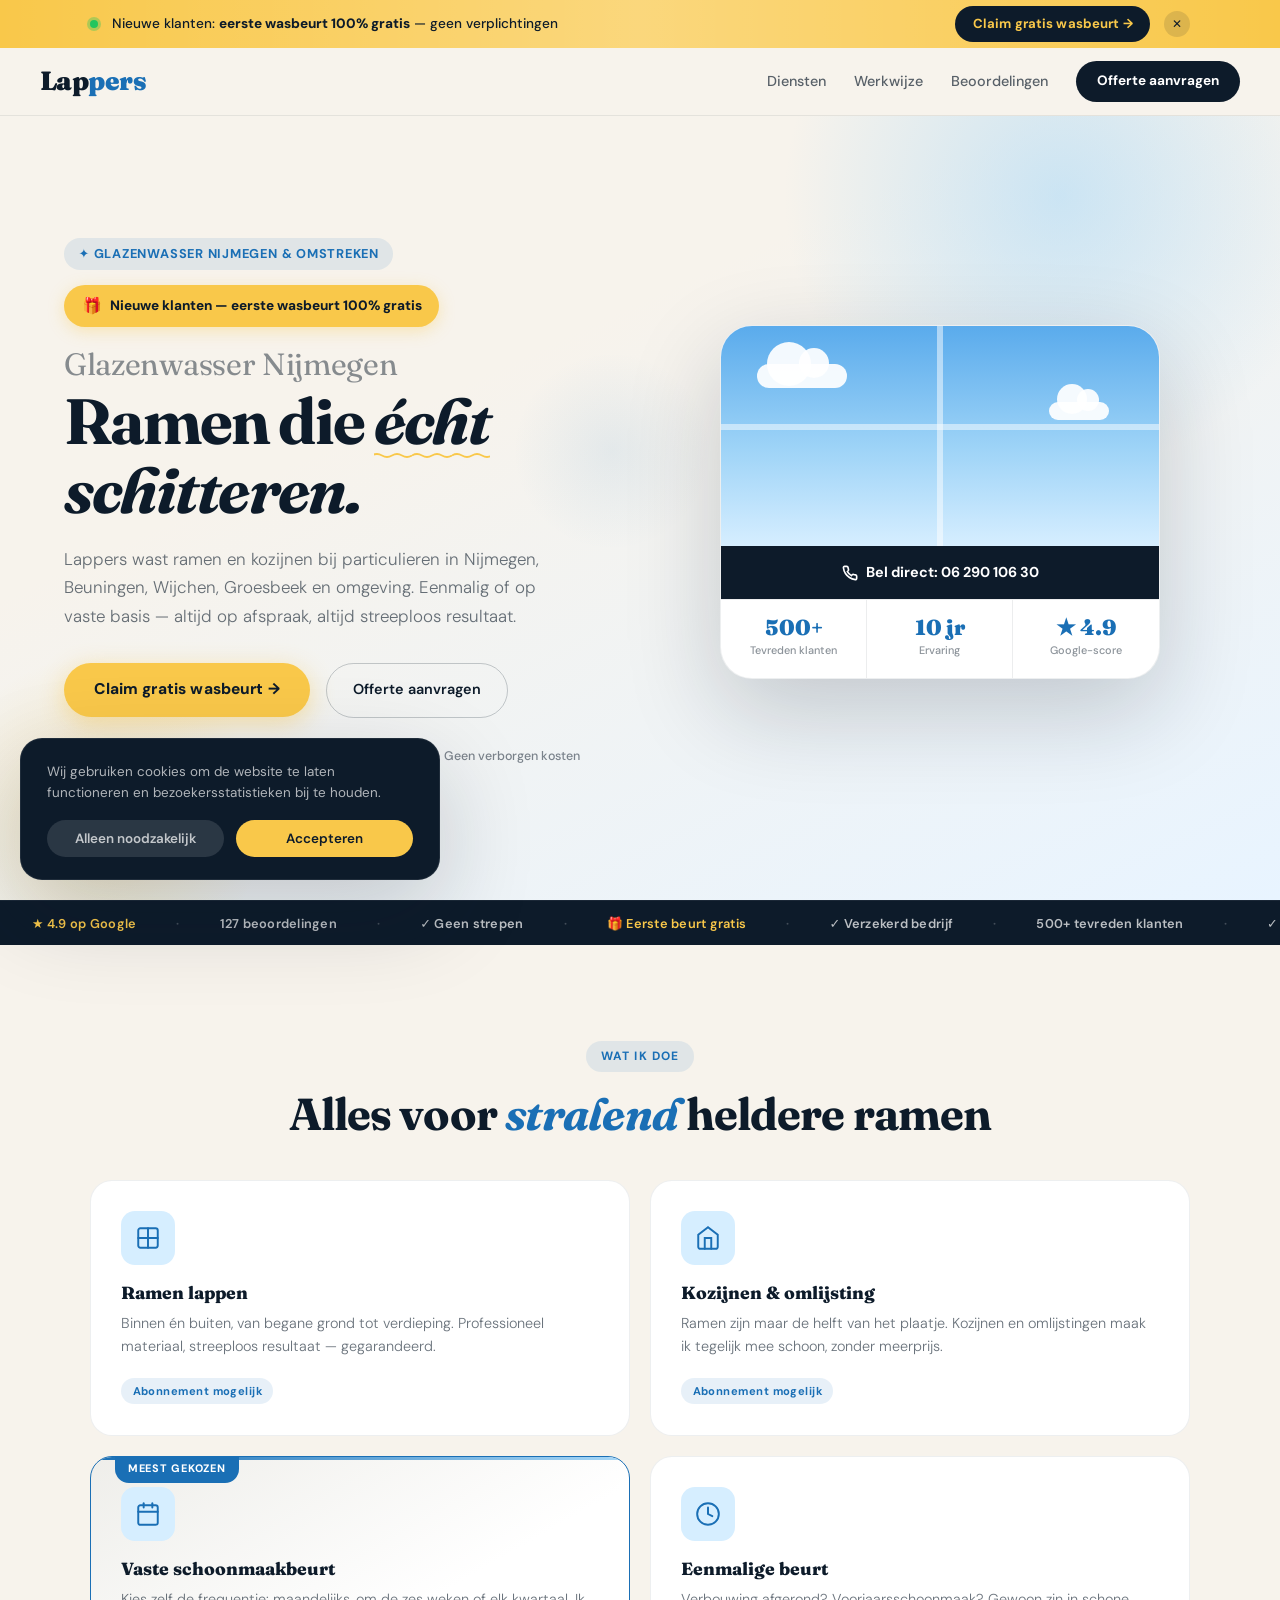
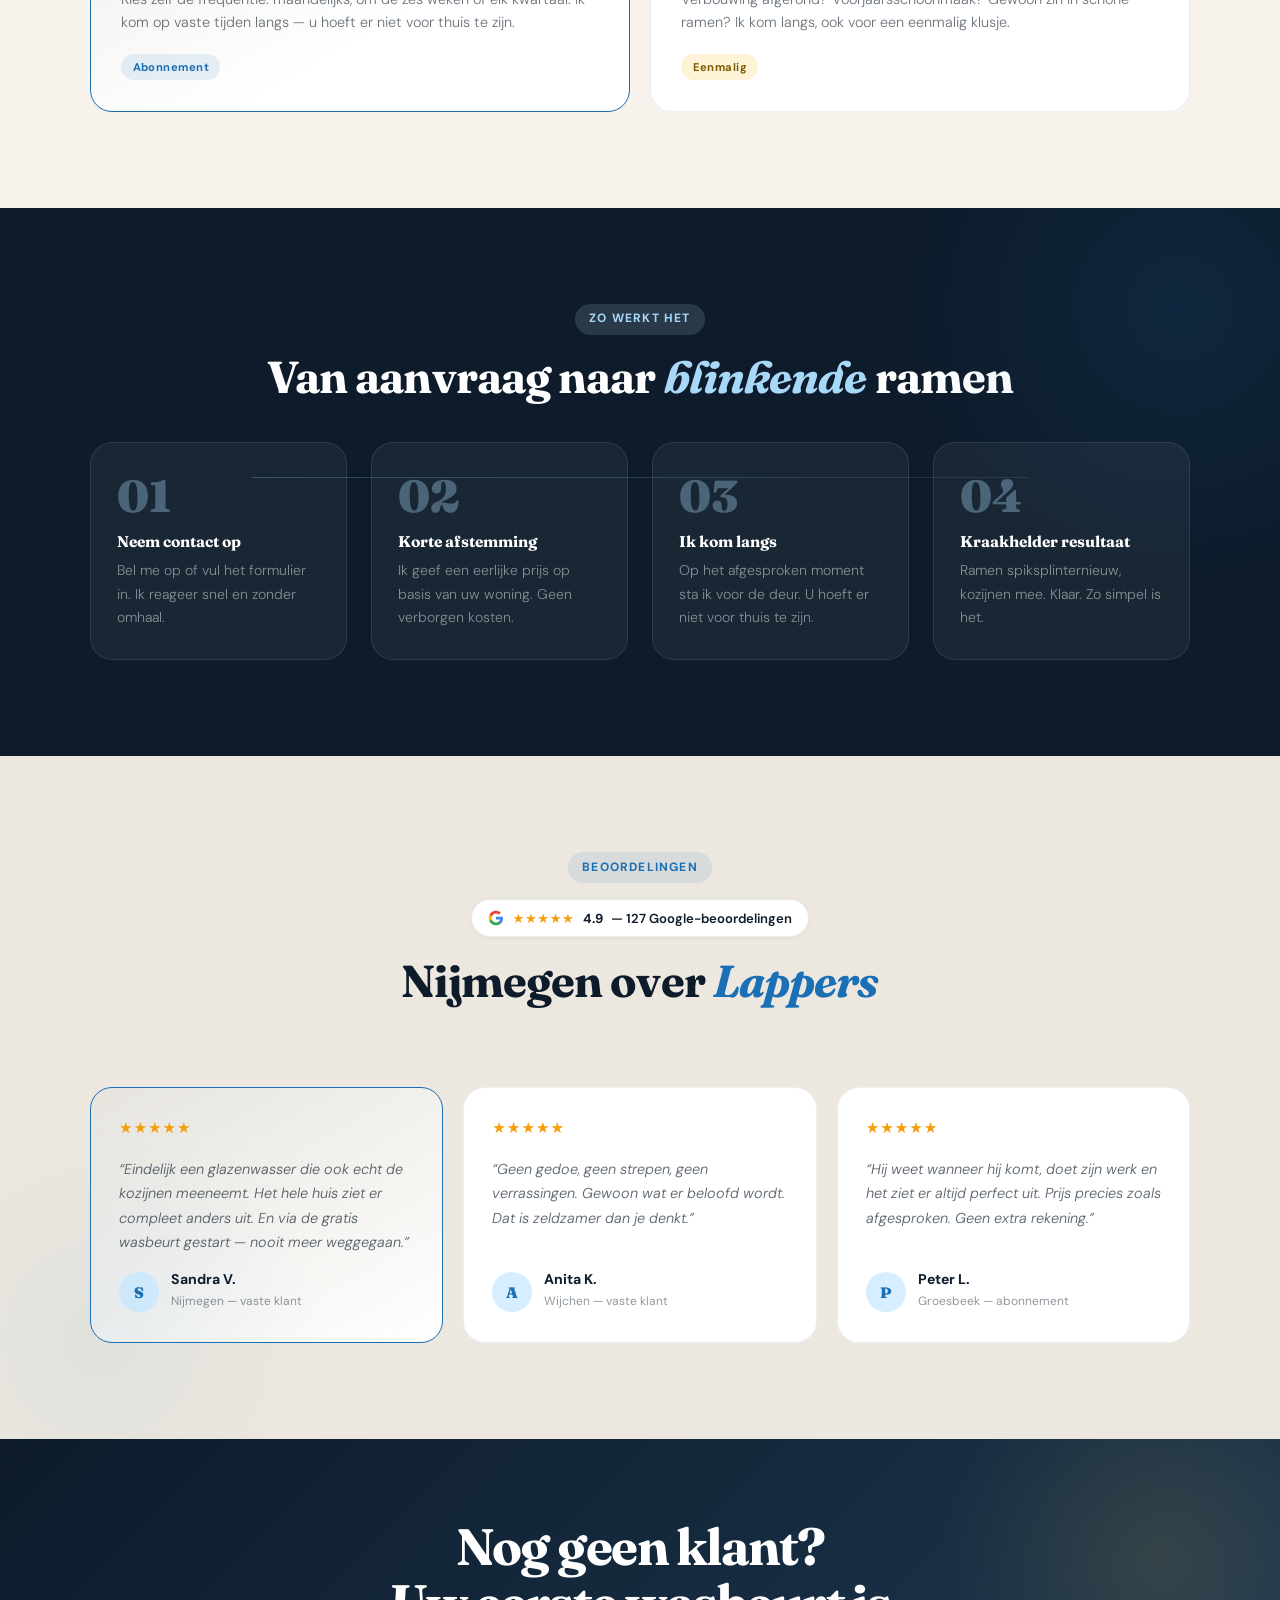
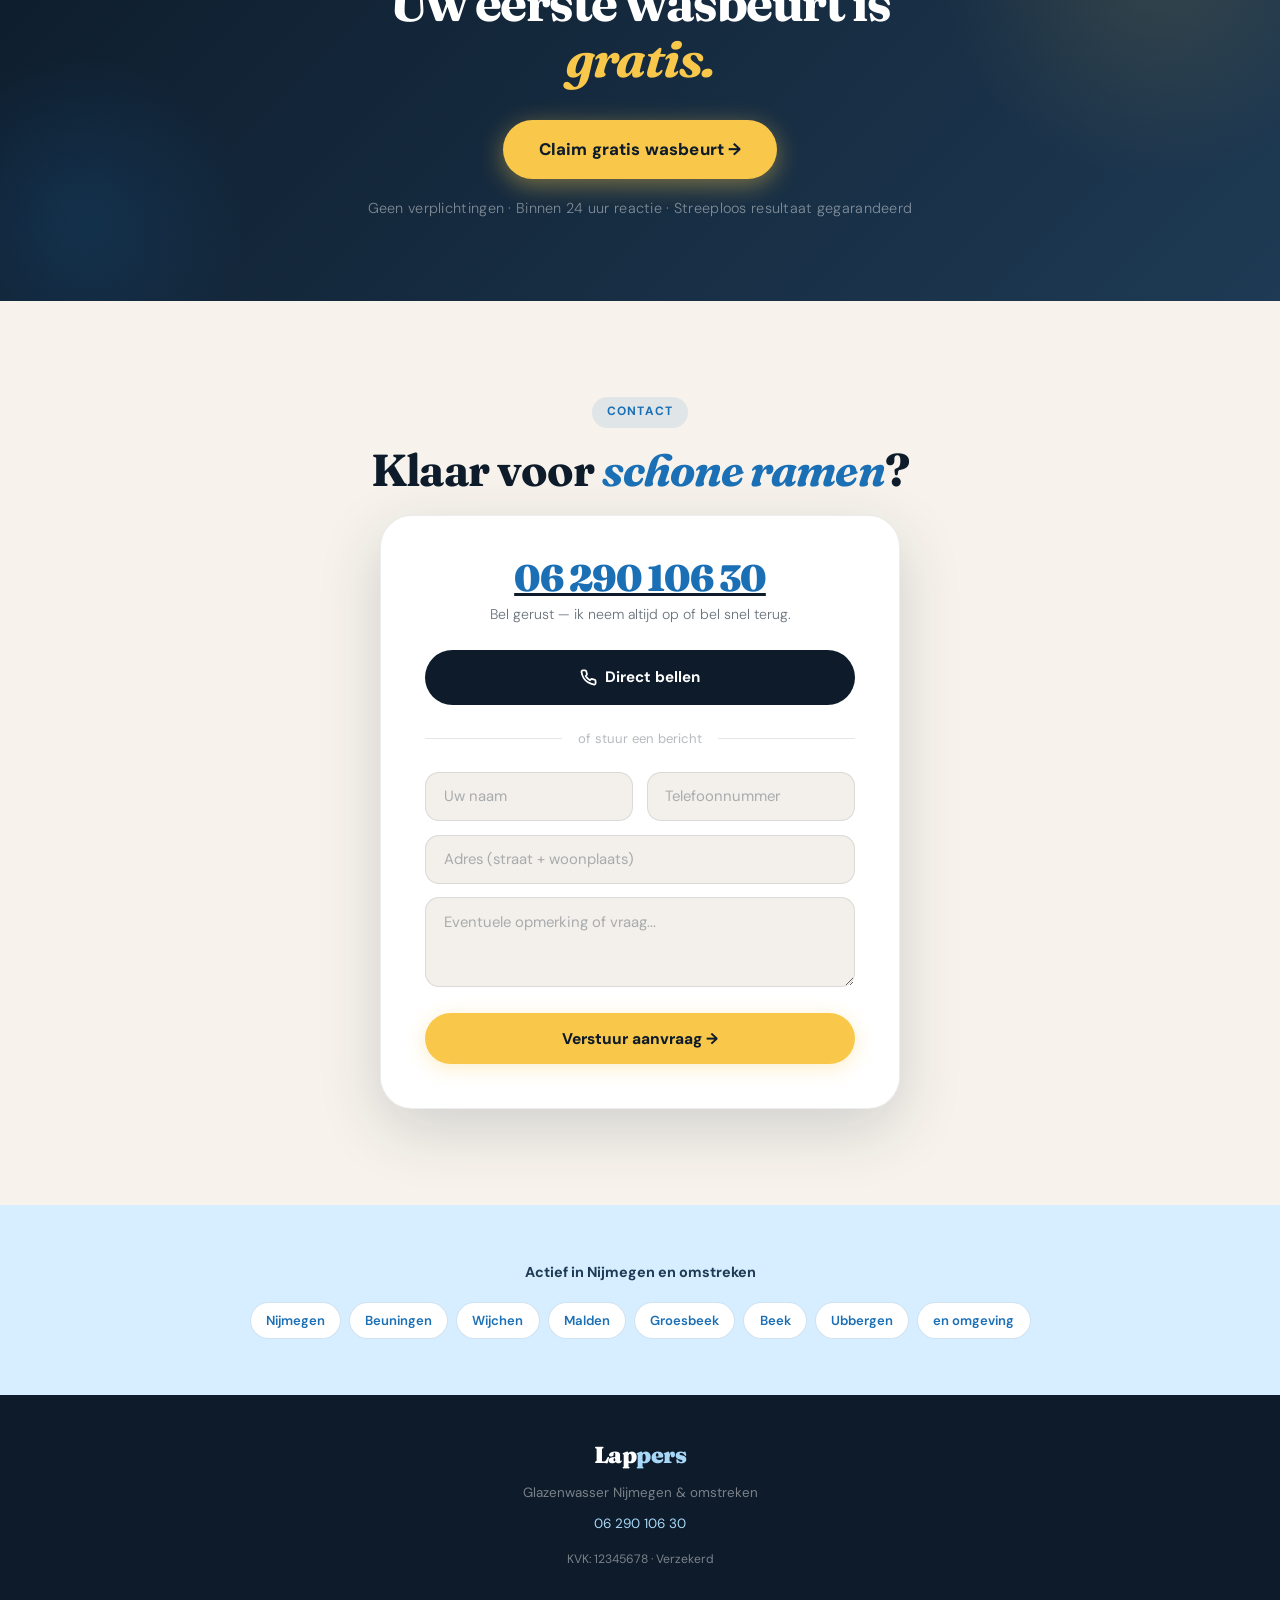
==== commit 76847004: "Complete redesign: gouden topbar, scroll-animaties, reviews sectie en LP - Topbar: goudkleurig met p" ====
--- a/index.html
+++ b/index.html
@@ -30,55 +30,86 @@
     },
     "areaServed": ["Nijmegen", "Beuningen", "Wijchen", "Malden", "Groesbeek", "Beek", "Ubbergen"],
     "priceRange": "€€",
-    "openingHours": "Mo-Fr 08:00-18:00"
+    "openingHours": "Mo-Fr 08:00-18:00",
+    "aggregateRating": {
+      "@type": "AggregateRating",
+      "ratingValue": "4.9",
+      "reviewCount": "127"
+    }
   }
   </script>
   <link rel="icon" type="image/svg+xml" href="/favicon.svg" />
   <link rel="preconnect" href="https://fonts.googleapis.com" />
   <link rel="preconnect" href="https://fonts.gstatic.com" crossorigin />
-  <link href="https://fonts.googleapis.com/css2?family=Fraunces:ital,wght@0,400;0,700;0,900;1,400&family=DM+Sans:wght@300;400;500&display=swap" rel="stylesheet" />
+  <link href="https://fonts.googleapis.com/css2?family=Fraunces:ital,wght@0,400;0,700;0,900;1,400&family=DM+Sans:wght@300;400;500;700;800&display=swap" rel="stylesheet" />
   <link rel="stylesheet" href="css/main.css" />
 </head>
 <body>
 
-  <div class="header-wrap">
-    <div class="topbar">
-      <span>Nieuwe klanten: eerste wasbeurt 100% gratis</span>
-      <a href="gratis-wasbeurt.html">Claim gratis wasbeurt &rarr;</a>
-    </div>
-    <nav>
-      <div class="logo">Lap<span>pers</span></div>
-      <div class="nav-links">
-        <a href="#diensten">Diensten</a>
-        <a href="#werkwijze">Werkwijze</a>
-        <a href="#contact" class="nav-cta">Offerte aanvragen</a>
-      </div>
-    </nav>
+  <!-- ═══════════════════════════════════════════════════
+       TOPBAR – lead magnet (gold, sticky bovenaan nav)
+  ═══════════════════════════════════════════════════ -->
+  <div class="topbar" id="topbar" role="banner">
+    <div class="topbar-inner">
+      <span class="topbar-pulse" aria-hidden="true"></span>
+      <span class="topbar-text">Nieuwe klanten: <strong>eerste wasbeurt 100% gratis</strong> &mdash; geen verplichtingen</span>
+      <a href="gratis-wasbeurt.html" class="topbar-cta">Claim gratis wasbeurt &rarr;</a>
+      <button class="topbar-close" id="topbarClose" aria-label="Melding sluiten">&#10005;</button>
+    </div>
   </div>
 
-  <section class="hero">
-    <div class="hero-bg-circle c1"></div>
-    <div class="hero-bg-circle c2"></div>
-    <div class="sparkle" style="width:8px;height:8px;top:25%;left:42%;animation-delay:0s;"></div>
-    <div class="sparkle" style="width:6px;height:6px;top:60%;left:55%;animation-delay:1.2s;"></div>
-    <div class="sparkle" style="width:10px;height:10px;top:35%;left:70%;animation-delay:2.5s;"></div>
+  <!-- ═══════════════════════════════════════════════════
+       NAV
+  ═══════════════════════════════════════════════════ -->
+  <nav id="nav" role="navigation" aria-label="Hoofdmenu">
+    <a href="/" class="logo" aria-label="Lappers – terug naar home">Lap<span>pers</span></a>
+    <div class="nav-links" id="navLinks">
+      <a href="#diensten">Diensten</a>
+      <a href="#werkwijze">Werkwijze</a>
+      <a href="#beoordelingen">Beoordelingen</a>
+      <a href="#contact" class="nav-cta">Offerte aanvragen</a>
+    </div>
+    <button class="nav-toggle" id="navToggle" aria-label="Menu openen" aria-expanded="false" aria-controls="navLinks">
+      <span></span><span></span><span></span>
+    </button>
+  </nav>
+
+  <!-- ═══════════════════════════════════════════════════
+       HERO
+  ═══════════════════════════════════════════════════ -->
+  <section class="hero" aria-labelledby="hero-heading">
+    <div class="hero-bg-circle c1" aria-hidden="true"></div>
+    <div class="hero-bg-circle c2" aria-hidden="true"></div>
+    <div class="hero-bg-circle c3" aria-hidden="true"></div>
+    <div class="sparkle" style="width:7px;height:7px;top:22%;left:44%;animation-delay:0s;" aria-hidden="true"></div>
+    <div class="sparkle" style="width:5px;height:5px;top:58%;left:52%;animation-delay:1.4s;" aria-hidden="true"></div>
+    <div class="sparkle" style="width:9px;height:9px;top:32%;left:68%;animation-delay:2.8s;" aria-hidden="true"></div>
 
     <div class="hero-content">
       <div class="hero-tag">&#10022; Glazenwasser Nijmegen &amp; omstreken</div>
-      <div class="free-offer-strip">&#127381; Nieuwe klanten: eerste wasbeurt gratis &mdash; geen verplichtingen</div>
-      <h1>
-        <span class="hero-sub-line">Glazenwasser Nijmegen &mdash;</span><br>
+      <div class="free-offer-strip">Nieuwe klanten &mdash; eerste wasbeurt 100% gratis</div>
+      <h1 id="hero-heading">
+        <span class="hero-sub-line">Glazenwasser Nijmegen</span>
         Ramen die <em><span class="underline-wave">&eacute;cht</span> schitteren.</em>
       </h1>
-      <p>Lappers wast ramen en kozijnen bij particulieren in Nijmegen, Beuningen, Wijchen, Groesbeek en omgeving. Eenmalig of op vaste basis &mdash; altijd op afspraak en streeploos resultaat.</p>
+      <p>Lappers wast ramen en kozijnen bij particulieren in Nijmegen, Beuningen, Wijchen, Groesbeek en omgeving. Eenmalig of op vaste basis &mdash; altijd op afspraak, altijd streeploos resultaat.</p>
       <div class="hero-actions">
         <a href="gratis-wasbeurt.html" class="btn-free">Claim gratis wasbeurt &rarr;</a>
         <a href="#contact" class="btn-secondary">Offerte aanvragen</a>
       </div>
-      <div class="hero-trust">&#9733;&#9733;&#9733;&#9733;&#9733;&ensp;4.9 op Google &middot; 127 beoordelingen &middot; Verzekerd &middot; Geen verborgen kosten</div>
-    </div>
-
-    <div class="hero-visual">
+      <div class="hero-trust">
+        <span class="star-row">&#9733;&#9733;&#9733;&#9733;&#9733;</span>
+        <strong>4.9 op Google</strong>
+        <span class="sep">&middot;</span>
+        127 beoordelingen
+        <span class="sep">&middot;</span>
+        Verzekerd
+        <span class="sep">&middot;</span>
+        Geen verborgen kosten
+      </div>
+    </div>
+
+    <div class="hero-visual" aria-hidden="true">
       <div class="window-frame">
         <div class="window-sky">
           <div class="cloud cloud1"></div>
@@ -86,7 +117,10 @@
           <div class="shine-bar"></div>
           <div class="window-cross"></div>
         </div>
-        <a href="tel:+31629010630" class="window-badge">&#128222; Bel direct: 06 290 106 30</a>
+        <a href="tel:+31629010630" class="window-badge">
+          <svg width="16" height="16" viewBox="0 0 24 24" fill="none" stroke="currentColor" stroke-width="2.5" stroke-linecap="round" aria-hidden="true"><path d="M22 16.92v3a2 2 0 01-2.18 2 19.79 19.79 0 01-8.63-3.07 19.5 19.5 0 01-6-6 19.79 19.79 0 01-3.07-8.67A2 2 0 014 2h3a2 2 0 012 1.72c.127.96.361 1.903.7 2.81a2 2 0 01-.45 2.11L8.09 9.91a16 16 0 006 6l1.27-1.27a2 2 0 012.11-.45c.907.339 1.85.573 2.81.7A2 2 0 0122 16.92z"/></svg>
+          Bel direct: 06 290 106 30
+        </a>
         <div class="window-stat-row">
           <div class="window-stat">
             <div class="num">500+</div>
@@ -105,66 +139,124 @@
     </div>
   </section>
 
-  <section class="services" id="diensten">
+  <!-- ═══════════════════════════════════════════════════
+       MARQUEE – social proof ticker
+  ═══════════════════════════════════════════════════ -->
+  <div class="marquee" aria-hidden="true">
+    <div class="marquee-track">
+      <span class="marquee-inner">
+        <span class="marquee-item accent">&#9733; 4.9 op Google</span>
+        <span class="marquee-dot">&middot;</span>
+        <span class="marquee-item">127 beoordelingen</span>
+        <span class="marquee-dot">&middot;</span>
+        <span class="marquee-item">&#10003; Geen strepen</span>
+        <span class="marquee-dot">&middot;</span>
+        <span class="marquee-item accent">&#127873; Eerste beurt gratis</span>
+        <span class="marquee-dot">&middot;</span>
+        <span class="marquee-item">&#10003; Verzekerd bedrijf</span>
+        <span class="marquee-dot">&middot;</span>
+        <span class="marquee-item">500+ tevreden klanten</span>
+        <span class="marquee-dot">&middot;</span>
+        <span class="marquee-item">&#10003; Kozijnen gratis mee</span>
+        <span class="marquee-dot">&middot;</span>
+        <span class="marquee-item">&#10003; Geen verborgen kosten</span>
+        <span class="marquee-dot">&middot;</span>
+        <span class="marquee-item">Actief in Nijmegen &amp; omstreken</span>
+        <span class="marquee-dot">&middot;</span>
+        <span class="marquee-item accent">Maandelijks, 6-wekelijks of per kwartaal</span>
+        <span class="marquee-dot">&middot;</span>
+      </span>
+      <span class="marquee-inner" aria-hidden="true">
+        <span class="marquee-item accent">&#9733; 4.9 op Google</span>
+        <span class="marquee-dot">&middot;</span>
+        <span class="marquee-item">127 beoordelingen</span>
+        <span class="marquee-dot">&middot;</span>
+        <span class="marquee-item">&#10003; Geen strepen</span>
+        <span class="marquee-dot">&middot;</span>
+        <span class="marquee-item accent">&#127873; Eerste beurt gratis</span>
+        <span class="marquee-dot">&middot;</span>
+        <span class="marquee-item">&#10003; Verzekerd bedrijf</span>
+        <span class="marquee-dot">&middot;</span>
+        <span class="marquee-item">500+ tevreden klanten</span>
+        <span class="marquee-dot">&middot;</span>
+        <span class="marquee-item">&#10003; Kozijnen gratis mee</span>
+        <span class="marquee-dot">&middot;</span>
+        <span class="marquee-item">&#10003; Geen verborgen kosten</span>
+        <span class="marquee-dot">&middot;</span>
+        <span class="marquee-item">Actief in Nijmegen &amp; omstreken</span>
+        <span class="marquee-dot">&middot;</span>
+        <span class="marquee-item accent">Maandelijks, 6-wekelijks of per kwartaal</span>
+        <span class="marquee-dot">&middot;</span>
+      </span>
+    </div>
+  </div>
+
+  <!-- ═══════════════════════════════════════════════════
+       DIENSTEN
+  ═══════════════════════════════════════════════════ -->
+  <section class="services" id="diensten" aria-labelledby="diensten-heading">
     <div class="section-label">Wat ik doe</div>
-    <h2 class="section-title">Alles voor <em>stralend</em> heldere ramen</h2>
+    <h2 class="section-title" id="diensten-heading">Alles voor <em>stralend</em> heldere ramen</h2>
     <div class="services-grid">
-      <div class="service-card">
+      <div class="service-card fade-up">
         <div class="service-icon">
-          <svg width="28" height="28" viewBox="0 0 24 24" fill="none" stroke="currentColor" stroke-width="1.8" stroke-linecap="round"><rect x="3" y="3" width="18" height="18" rx="2"/><line x1="3" y1="12" x2="21" y2="12"/><line x1="12" y1="3" x2="12" y2="21"/></svg>
+          <svg width="26" height="26" viewBox="0 0 24 24" fill="none" stroke="currentColor" stroke-width="1.8" stroke-linecap="round" aria-hidden="true"><rect x="3" y="3" width="18" height="18" rx="2"/><line x1="3" y1="12" x2="21" y2="12"/><line x1="12" y1="3" x2="12" y2="21"/></svg>
         </div>
         <h3>Ramen lappen</h3>
-        <p>Binnen &eacute;n buiten, van begane grond tot verdieping. Professioneel materiaal, streeploos resultaat.</p>
+        <p>Binnen &eacute;n buiten, van begane grond tot verdieping. Professioneel materiaal, streeploos resultaat &mdash; gegarandeerd.</p>
         <span class="service-tag tag-abo">Abonnement mogelijk</span>
       </div>
-      <div class="service-card">
+      <div class="service-card fade-up" style="transition-delay:.07s">
         <div class="service-icon">
-          <svg width="28" height="28" viewBox="0 0 24 24" fill="none" stroke="currentColor" stroke-width="1.8" stroke-linecap="round"><path d="M3 9l9-7 9 7v11a2 2 0 01-2 2H5a2 2 0 01-2-2z"/><polyline points="9 22 9 12 15 12 15 22"/></svg>
+          <svg width="26" height="26" viewBox="0 0 24 24" fill="none" stroke="currentColor" stroke-width="1.8" stroke-linecap="round" aria-hidden="true"><path d="M3 9l9-7 9 7v11a2 2 0 01-2 2H5a2 2 0 01-2-2z"/><polyline points="9 22 9 12 15 12 15 22"/></svg>
         </div>
         <h3>Kozijnen &amp; omlijsting</h3>
-        <p>Ramen zijn maar de helft van het plaatje. De kozijnen en omlijstingen maak ik tegelijk schoon.</p>
+        <p>Ramen zijn maar de helft van het plaatje. Kozijnen en omlijstingen maak ik tegelijk mee schoon, zonder meerprijs.</p>
         <span class="service-tag tag-abo">Abonnement mogelijk</span>
       </div>
-      <div class="service-card service-card--featured">
+      <div class="service-card service-card--featured fade-up" style="transition-delay:.14s">
         <div class="service-card__most-chosen">Meest gekozen</div>
         <div class="service-icon">
-          <svg width="28" height="28" viewBox="0 0 24 24" fill="none" stroke="currentColor" stroke-width="1.8" stroke-linecap="round"><rect x="3" y="4" width="18" height="18" rx="2"/><line x1="16" y1="2" x2="16" y2="6"/><line x1="8" y1="2" x2="8" y2="6"/><line x1="3" y1="10" x2="21" y2="10"/></svg>
+          <svg width="26" height="26" viewBox="0 0 24 24" fill="none" stroke="currentColor" stroke-width="1.8" stroke-linecap="round" aria-hidden="true"><rect x="3" y="4" width="18" height="18" rx="2"/><line x1="16" y1="2" x2="16" y2="6"/><line x1="8" y1="2" x2="8" y2="6"/><line x1="3" y1="10" x2="21" y2="10"/></svg>
         </div>
         <h3>Vaste schoonmaakbeurt</h3>
-        <p>Kies zelf de frequentie: maandelijks, om de zes weken of elk kwartaal. Ik kom op vaste tijden langs.</p>
+        <p>Kies zelf de frequentie: maandelijks, om de zes weken of elk kwartaal. Ik kom op vaste tijden langs &mdash; u hoeft er niet voor thuis te zijn.</p>
         <span class="service-tag tag-abo">Abonnement</span>
       </div>
-      <div class="service-card">
+      <div class="service-card fade-up" style="transition-delay:.21s">
         <div class="service-icon">
-          <svg width="28" height="28" viewBox="0 0 24 24" fill="none" stroke="currentColor" stroke-width="1.8" stroke-linecap="round"><circle cx="12" cy="12" r="10"/><polyline points="12 6 12 12 16 14"/></svg>
+          <svg width="26" height="26" viewBox="0 0 24 24" fill="none" stroke="currentColor" stroke-width="1.8" stroke-linecap="round" aria-hidden="true"><circle cx="12" cy="12" r="10"/><polyline points="12 6 12 12 16 14"/></svg>
         </div>
         <h3>Eenmalige beurt</h3>
-        <p>Verbouwing afgerond? Voorjaarsschoonmaak? Gewoon zin in schone ramen? Ik kom gewoon langs.</p>
+        <p>Verbouwing afgerond? Voorjaarsschoonmaak? Gewoon zin in schone ramen? Ik kom langs, ook voor een eenmalig klusje.</p>
         <span class="service-tag tag-once">Eenmalig</span>
       </div>
     </div>
   </section>
 
-  <section class="how" id="werkwijze">
+  <!-- ═══════════════════════════════════════════════════
+       WERKWIJZE
+  ═══════════════════════════════════════════════════ -->
+  <section class="how" id="werkwijze" aria-labelledby="werkwijze-heading">
     <div class="section-label">Zo werkt het</div>
-    <h2 class="section-title">Van aanvraag naar <em>blinkende</em> ramen</h2>
+    <h2 class="section-title" id="werkwijze-heading">Van aanvraag naar <em>blinkende</em> ramen</h2>
     <div class="steps">
-      <div class="step">
+      <div class="step fade-up">
         <div class="step-num">01</div>
         <h4>Neem contact op</h4>
-        <p>Bel me op of vul het contactformulier in. Ik reageer snel en zonder gedoe.</p>
-      </div>
-      <div class="step">
+        <p>Bel me op of vul het formulier in. Ik reageer snel en zonder omhaal.</p>
+      </div>
+      <div class="step fade-up" style="transition-delay:.07s">
         <div class="step-num">02</div>
         <h4>Korte afstemming</h4>
-        <p>Ik geef een eerlijke prijs, gebaseerd op uw woning. Geen verborgen kosten.</p>
-      </div>
-      <div class="step">
+        <p>Ik geef een eerlijke prijs op basis van uw woning. Geen verborgen kosten.</p>
+      </div>
+      <div class="step fade-up" style="transition-delay:.14s">
         <div class="step-num">03</div>
         <h4>Ik kom langs</h4>
         <p>Op het afgesproken moment sta ik voor de deur. U hoeft er niet voor thuis te zijn.</p>
       </div>
-      <div class="step">
+      <div class="step fade-up" style="transition-delay:.21s">
         <div class="step-num">04</div>
         <h4>Kraakhelder resultaat</h4>
         <p>Ramen spiksplinternieuw, kozijnen mee. Klaar. Zo simpel is het.</p>
@@ -172,43 +264,117 @@
     </div>
   </section>
 
-  <section class="contact" id="contact">
+  <!-- ═══════════════════════════════════════════════════
+       BEOORDELINGEN
+  ═══════════════════════════════════════════════════ -->
+  <section class="reviews" id="beoordelingen" aria-labelledby="reviews-heading">
+    <div class="reviews-header">
+      <div class="section-label">Beoordelingen</div>
+      <div class="google-badge">
+        <svg width="16" height="16" viewBox="0 0 24 24" aria-hidden="true">
+          <path d="M22.56 12.25c0-.78-.07-1.53-.2-2.25H12v4.26h5.92c-.26 1.37-1.04 2.53-2.21 3.31v2.77h3.57c2.08-1.92 3.28-4.74 3.28-8.09z" fill="#4285F4"/>
+          <path d="M12 23c2.97 0 5.46-.98 7.28-2.66l-3.57-2.77c-.98.66-2.23 1.06-3.71 1.06-2.86 0-5.29-1.93-6.16-4.53H2.18v2.84C3.99 20.53 7.7 23 12 23z" fill="#34A853"/>
+          <path d="M5.84 14.09c-.22-.66-.35-1.36-.35-2.09s.13-1.43.35-2.09V7.07H2.18C1.43 8.55 1 10.22 1 12s.43 3.45 1.18 4.93l3.66-2.84z" fill="#FBBC05"/>
+          <path d="M12 5.38c1.62 0 3.06.56 4.21 1.64l3.15-3.15C17.45 2.09 14.97 1 12 1 7.7 1 3.99 3.47 2.18 7.07l3.66 2.84c.87-2.6 3.3-4.53 6.16-4.53z" fill="#EA4335"/>
+        </svg>
+        <span class="google-stars">&#9733;&#9733;&#9733;&#9733;&#9733;</span>
+        <strong>4.9</strong> &mdash; 127 Google-beoordelingen
+      </div>
+      <h2 class="section-title" id="reviews-heading">Nijmegen over <em>Lappers</em></h2>
+    </div>
+    <div class="reviews-grid">
+      <div class="review-card review-card--featured fade-up">
+        <div class="review-stars">&#9733;&#9733;&#9733;&#9733;&#9733;</div>
+        <p class="review-quote">Eindelijk een glazenwasser die ook echt de kozijnen meeneemt. Het hele huis ziet er compleet anders uit. En via de gratis wasbeurt gestart &mdash; nooit meer weggegaan.</p>
+        <div class="reviewer">
+          <div class="reviewer-avatar">S</div>
+          <div class="reviewer-info">
+            <strong>Sandra V.</strong>
+            <span>Nijmegen &mdash; vaste klant</span>
+          </div>
+        </div>
+      </div>
+      <div class="review-card fade-up" style="transition-delay:.07s">
+        <div class="review-stars">&#9733;&#9733;&#9733;&#9733;&#9733;</div>
+        <p class="review-quote">Geen gedoe, geen strepen, geen verrassingen. Gewoon wat er beloofd wordt. Dat is zeldzamer dan je denkt.</p>
+        <div class="reviewer">
+          <div class="reviewer-avatar">A</div>
+          <div class="reviewer-info">
+            <strong>Anita K.</strong>
+            <span>Wijchen &mdash; vaste klant</span>
+          </div>
+        </div>
+      </div>
+      <div class="review-card fade-up" style="transition-delay:.14s">
+        <div class="review-stars">&#9733;&#9733;&#9733;&#9733;&#9733;</div>
+        <p class="review-quote">Hij weet wanneer hij komt, doet zijn werk en het ziet er altijd perfect uit. Prijs precies zoals afgesproken. Geen extra rekening.</p>
+        <div class="reviewer">
+          <div class="reviewer-avatar">P</div>
+          <div class="reviewer-info">
+            <strong>Peter L.</strong>
+            <span>Groesbeek &mdash; abonnement</span>
+          </div>
+        </div>
+      </div>
+    </div>
+  </section>
+
+  <!-- ═══════════════════════════════════════════════════
+       CTA BANNER
+  ═══════════════════════════════════════════════════ -->
+  <section class="cta-banner" aria-labelledby="cta-heading">
+    <div class="cta-banner-inner">
+      <h2 id="cta-heading">Nog geen klant?<br>Uw eerste wasbeurt is <em>gratis.</em></h2>
+      <div style="margin-top:2rem;">
+        <a href="gratis-wasbeurt.html" class="btn-free" style="font-size:1.05rem;padding:1rem 2.2rem;">Claim gratis wasbeurt &rarr;</a>
+      </div>
+      <p>Geen verplichtingen &middot; Binnen 24 uur reactie &middot; Streeploos resultaat gegarandeerd</p>
+    </div>
+  </section>
+
+  <!-- ═══════════════════════════════════════════════════
+       CONTACT
+  ═══════════════════════════════════════════════════ -->
+  <section class="contact" id="contact" aria-labelledby="contact-heading">
     <div class="section-label">Contact</div>
-    <h2 class="section-title">Klaar voor <em>schone ramen</em>?</h2>
+    <h2 class="section-title" id="contact-heading">Klaar voor <em>schone ramen</em>?</h2>
     <div class="contact-box">
-      <a href="tel:+31629010630" style="text-decoration:none;">
+      <a href="tel:+31629010630" aria-label="Bel 06 290 106 30">
         <div class="phone-big">06 290 106 30</div>
       </a>
-      <div class="phone-sub">Bel mij gerust &mdash; ik neem altijd op of bel snel terug.</div>
-      <a href="tel:+31629010630" class="btn-primary" style="display:flex;justify-content:center;width:100%;">
-        <svg width="18" height="18" viewBox="0 0 24 24" fill="none" stroke="currentColor" stroke-width="2.5" stroke-linecap="round" stroke-linejoin="round" aria-hidden="true"><path d="M22 16.92v3a2 2 0 01-2.18 2 19.79 19.79 0 01-8.63-3.07 19.5 19.5 0 01-6-6 19.79 19.79 0 01-3.07-8.67A2 2 0 014 2h3a2 2 0 012 1.72c.127.96.361 1.903.7 2.81a2 2 0 01-.45 2.11L8.09 9.91a16 16 0 006 6l1.27-1.27a2 2 0 012.11-.45c.907.339 1.85.573 2.81.7A2 2 0 0122 16.92z"/></svg>
+      <div class="phone-sub">Bel gerust &mdash; ik neem altijd op of bel snel terug.</div>
+      <a href="tel:+31629010630" class="btn-primary">
+        <svg width="17" height="17" viewBox="0 0 24 24" fill="none" stroke="currentColor" stroke-width="2.5" stroke-linecap="round" aria-hidden="true"><path d="M22 16.92v3a2 2 0 01-2.18 2 19.79 19.79 0 01-8.63-3.07 19.5 19.5 0 01-6-6 19.79 19.79 0 01-3.07-8.67A2 2 0 014 2h3a2 2 0 012 1.72c.127.96.361 1.903.7 2.81a2 2 0 01-.45 2.11L8.09 9.91a16 16 0 006 6l1.27-1.27a2 2 0 012.11-.45c.907.339 1.85.573 2.81.7A2 2 0 0122 16.92z"/></svg>
         Direct bellen
       </a>
       <div class="divider">of stuur een bericht</div>
       <form id="contactForm" novalidate>
         <div class="form-row">
           <div class="form-group">
-            <input type="text" name="naam" placeholder="Uw naam" required />
+            <input type="text" name="naam" id="naam" placeholder="Uw naam" required autocomplete="name" />
           </div>
           <div class="form-group">
-            <input type="tel" name="telefoon" placeholder="Telefoonnummer" required />
+            <input type="tel" name="telefoon" id="telefoon" placeholder="Telefoonnummer" required autocomplete="tel" />
           </div>
         </div>
         <div class="form-group">
-          <input type="text" name="adres" placeholder="Adres (straat + woonplaats)" />
+          <input type="text" name="adres" placeholder="Adres (straat + woonplaats)" autocomplete="street-address" />
         </div>
         <div class="form-group">
           <textarea name="bericht" rows="3" placeholder="Eventuele opmerking of vraag..."></textarea>
         </div>
         <button type="submit" class="submit-btn">Verstuur aanvraag &rarr;</button>
       </form>
-      <div class="success-msg" id="successMsg">
+      <div class="success-msg" id="successMsg" role="status">
         &#10003; Bedankt voor uw aanvraag! Ik neem zo snel mogelijk contact met u op.
       </div>
     </div>
   </section>
 
-  <section class="area">
+  <!-- ═══════════════════════════════════════════════════
+       WERKGEBIED
+  ═══════════════════════════════════════════════════ -->
+  <section class="area" aria-label="Werkgebied">
     <p><strong>Actief in Nijmegen en omstreken</strong></p>
     <div class="area-tags">
       <span class="area-tag">Nijmegen</span>
@@ -222,25 +388,122 @@
     </div>
   </section>
 
+  <!-- ═══════════════════════════════════════════════════
+       FOOTER
+  ═══════════════════════════════════════════════════ -->
   <footer>
-    <div class="logo">Lap<span>pers</span></div>
+    <a href="/" class="logo">Lap<span>pers</span></a>
     <div>Glazenwasser Nijmegen &amp; omstreken</div>
     <div><a href="tel:+31629010630">06 290 106 30</a></div>
+    <div style="font-size:.76rem;margin-top:.25rem;">KVK: 12345678 &middot; Verzekerd</div>
   </footer>
 
-  <a href="tel:+31629010630" class="mobile-call-cta">
-    <svg width="18" height="18" viewBox="0 0 24 24" fill="none" stroke="currentColor" stroke-width="2.5" stroke-linecap="round" aria-hidden="true"><path d="M22 16.92v3a2 2 0 01-2.18 2 19.79 19.79 0 01-8.63-3.07 19.5 19.5 0 01-6-6 19.79 19.79 0 01-3.07-8.67A2 2 0 014 2h3a2 2 0 012 1.72c.127.96.361 1.903.7 2.81a2 2 0 01-.45 2.11L8.09 9.91a16 16 0 006 6l1.27-1.27a2 2 0 012.11-.45c.907.339 1.85.573 2.81.7A2 2 0 0122 16.92z"/></svg>
+  <!-- Mobile sticky bel-knop -->
+  <a href="tel:+31629010630" class="mobile-call-cta" aria-label="Bel direct">
+    <svg width="17" height="17" viewBox="0 0 24 24" fill="none" stroke="currentColor" stroke-width="2.5" stroke-linecap="round" aria-hidden="true"><path d="M22 16.92v3a2 2 0 01-2.18 2 19.79 19.79 0 01-8.63-3.07 19.5 19.5 0 01-6-6 19.79 19.79 0 01-3.07-8.67A2 2 0 014 2h3a2 2 0 012 1.72c.127.96.361 1.903.7 2.81a2 2 0 01-.45 2.11L8.09 9.91a16 16 0 006 6l1.27-1.27a2 2 0 012.11-.45c.907.339 1.85.573 2.81.7A2 2 0 0122 16.92z"/></svg>
     Bel direct: 06 290 106 30
   </a>
 
-  <div class="cookie-banner" id="cookieBanner">
-    <p>Wij gebruiken cookies om de website te laten functioneren en bezoekersstatistieken te verzamelen.</p>
+  <!-- Cookie banner -->
+  <div class="cookie-banner" id="cookieBanner" role="dialog" aria-label="Cookiemelding">
+    <p>Wij gebruiken cookies om de website te laten functioneren en bezoekersstatistieken bij te houden.</p>
     <div class="cookie-banner-actions">
       <button class="cookie-btn cookie-btn-decline" onclick="cookieChoice(false)">Alleen noodzakelijk</button>
       <button class="cookie-btn cookie-btn-accept" onclick="cookieChoice(true)">Accepteren</button>
     </div>
   </div>
 
-  <script src="js/site.js"></script>
+  <script>
+    /* Cookie banner */
+    window.cookieChoice = function (accepted) {
+      try { localStorage.setItem('cookieChoice', accepted ? 'accepted' : 'declined'); } catch (e) {}
+      var b = document.getElementById('cookieBanner');
+      if (b) { b.classList.remove('visible'); }
+    };
+    try {
+      if (!localStorage.getItem('cookieChoice')) {
+        setTimeout(function () {
+          var b = document.getElementById('cookieBanner');
+          if (b) b.classList.add('visible');
+        }, 1500);
+      }
+    } catch (e) {}
+
+    /* Topbar dismiss */
+    var topbar = document.getElementById('topbar');
+    var nav    = document.getElementById('nav');
+    document.getElementById('topbarClose').addEventListener('click', function () {
+      topbar.classList.add('hidden');
+      try { sessionStorage.setItem('topbar-closed', '1'); } catch (_) {}
+    });
+    try { if (sessionStorage.getItem('topbar-closed')) topbar.classList.add('hidden'); } catch (_) {}
+
+    /* Nav scroll shadow */
+    window.addEventListener('scroll', function () {
+      nav.classList.toggle('scrolled', window.scrollY > 20);
+    }, { passive: true });
+
+    /* Mobile hamburger */
+    var navToggle = document.getElementById('navToggle');
+    var navLinks  = document.getElementById('navLinks');
+    navToggle.addEventListener('click', function () {
+      var open = navLinks.classList.toggle('open');
+      navToggle.classList.toggle('open', open);
+      navToggle.setAttribute('aria-expanded', String(open));
+    });
+    navLinks.querySelectorAll('a').forEach(function (a) {
+      a.addEventListener('click', function () {
+        navLinks.classList.remove('open');
+        navToggle.classList.remove('open');
+        navToggle.setAttribute('aria-expanded', 'false');
+      });
+    });
+    document.addEventListener('click', function (e) {
+      if (navLinks.classList.contains('open') && !nav.contains(e.target)) {
+        navLinks.classList.remove('open');
+        navToggle.classList.remove('open');
+        navToggle.setAttribute('aria-expanded', 'false');
+      }
+    });
+
+    /* Contact form */
+    var form = document.getElementById('contactForm');
+    if (form) {
+      form.addEventListener('submit', function (e) {
+        e.preventDefault();
+        var naam = form.querySelector('[name="naam"]');
+        var tel  = form.querySelector('[name="telefoon"]');
+        var valid = true;
+        if (!naam.value.trim() || naam.value.trim().length < 2) { naam.classList.add('error'); valid = false; }
+        if (!tel.value.trim() || tel.value.replace(/\s/g,'').length < 9) { tel.classList.add('error'); valid = false; }
+        if (!valid) return;
+        var btn = form.querySelector('[type="submit"]');
+        btn.disabled = true; btn.textContent = 'Versturen…';
+        fetch('https://formspree.io/f/mzdwpyqb', {
+          method: 'POST', headers: { 'Accept': 'application/json' }, body: new FormData(form)
+        }).then(function (res) {
+          if (res.ok) {
+            form.style.display = 'none';
+            document.getElementById('successMsg').classList.add('visible');
+          } else { btn.disabled = false; btn.textContent = 'Verstuur aanvraag →'; }
+        }).catch(function () { btn.disabled = false; btn.textContent = 'Verstuur aanvraag →'; });
+      });
+      form.querySelectorAll('input, textarea').forEach(function (el) {
+        el.addEventListener('input', function () { el.classList.remove('error'); });
+      });
+    }
+
+    /* Scroll fade-up */
+    if ('IntersectionObserver' in window) {
+      var io = new IntersectionObserver(function (entries) {
+        entries.forEach(function (entry) {
+          if (entry.isIntersecting) { entry.target.classList.add('visible'); io.unobserve(entry.target); }
+        });
+      }, { threshold: 0.08 });
+      document.querySelectorAll('.fade-up').forEach(function (el) { io.observe(el); });
+    } else {
+      document.querySelectorAll('.fade-up').forEach(function (el) { el.classList.add('visible'); });
+    }
+  </script>
 </body>
 </html>
--- a/css/main.css
+++ b/css/main.css
@@ -1,5 +1,5 @@
 /* ==========================================================================
-   main.css – Lappers Glazenwasser
+   main.css – Lappers Glazenwasser Nijmegen
    ========================================================================== */
 
 /* --- Design tokens --- */
@@ -11,11 +11,14 @@
   --blue-dark:  #0e4a7e;
   --ink:        #0d1b2a;
   --ink-mid:    #1e3a54;
+  --ink-soft:   rgba(13,27,42,.62);
   --cream:      #f7f3ec;
   --cream-mid:  #ede8df;
   --sun:        #f9c84a;
   --sun-dark:   #e0a820;
+  --sun-light:  #fef3c7;
   --clean:      #ffffff;
+  --green:      #22c55e;
 
   --font-display: 'Fraunces', Georgia, serif;
   --font-body:    'DM Sans', system-ui, sans-serif;
@@ -23,12 +26,18 @@
   --container:   1100px;
   --radius-sm:   8px;
   --radius-md:   14px;
-  --radius-lg:   20px;
+  --radius-lg:   22px;
+  --radius-xl:   32px;
   --radius-full: 999px;
 
-  --shadow-sm: 0 2px 8px rgba(13,27,42,0.07);
-  --shadow-md: 0 8px 32px rgba(13,27,42,0.11);
-  --shadow-lg: 0 20px 64px rgba(13,27,42,0.16);
+  --shadow-xs: 0 1px 4px rgba(13,27,42,.06);
+  --shadow-sm: 0 2px 10px rgba(13,27,42,.08);
+  --shadow-md: 0 8px 32px rgba(13,27,42,.11);
+  --shadow-lg: 0 20px 64px rgba(13,27,42,.16);
+  --shadow-xl: 0 32px 96px rgba(13,27,42,.2);
+
+  --topbar-h: 48px;
+  --nav-h:    68px;
 }
 
 /* --- Reset --- */
@@ -42,6 +51,7 @@
   color: var(--ink);
   background: var(--cream);
   -webkit-font-smoothing: antialiased;
+  -moz-osx-font-smoothing: grayscale;
 }
 
 img { max-width: 100%; display: block; }
@@ -52,14 +62,16 @@
 
 /* --- Utilities --- */
 .section-label {
-  display: inline-block;
-  font-size: .78rem;
-  font-weight: 600;
+  display: inline-flex;
+  align-items: center;
+  gap: .45rem;
+  font-size: .75rem;
+  font-weight: 700;
   letter-spacing: .1em;
   text-transform: uppercase;
   color: var(--blue);
   background: rgba(26,111,181,.1);
-  padding: .35rem .85rem;
+  padding: .35rem .9rem;
   border-radius: var(--radius-full);
   margin-bottom: 1rem;
 }
@@ -68,88 +80,199 @@
   font-size: clamp(1.8rem, 4vw, 2.8rem);
   color: var(--ink);
   margin-bottom: 2.5rem;
-}
-
-/* ==========================================================================
-   HEADER: topbar + nav
-   ========================================================================== */
-
-.header-wrap {
-  position: sticky;
-  top: 0;
-  z-index: 200;
-}
-
-/* Topbar */
+  letter-spacing: -.02em;
+}
+.section-title em { color: var(--blue); }
+
+/* Scroll fade-up animation */
+.fade-up {
+  opacity: 0;
+  transform: translateY(28px);
+  transition: opacity .6s cubic-bezier(.22,1,.36,1), transform .6s cubic-bezier(.22,1,.36,1);
+}
+.fade-up.visible {
+  opacity: 1;
+  transform: none;
+}
+
+/* ==========================================================================
+   TOPBAR – lead magnet strip (gold)
+   ========================================================================== */
+
 .topbar {
+  background: var(--sun);
+  color: var(--ink);
+  display: flex;
+  align-items: center;
+  justify-content: center;
+  gap: 0;
+  padding: 0 1rem;
+  height: var(--topbar-h);
+  position: relative;
+  overflow: hidden;
+  transition: height .3s, opacity .3s;
+  z-index: 300;
+}
+.topbar::after {
+  content: '';
+  position: absolute;
+  inset: 0;
+  background: linear-gradient(90deg, transparent 0%, rgba(255,255,255,.28) 50%, transparent 100%);
+  animation: topbar-shimmer 4s ease-in-out infinite;
+  pointer-events: none;
+}
+@keyframes topbar-shimmer {
+  0%   { transform: translateX(-100%); }
+  60%  { transform: translateX(100%); }
+  100% { transform: translateX(100%); }
+}
+
+.topbar.hidden {
+  height: 0;
+  opacity: 0;
+  pointer-events: none;
+}
+
+.topbar-inner {
+  display: flex;
+  align-items: center;
+  gap: .85rem;
+  max-width: var(--container);
+  width: 100%;
+  position: relative;
+  z-index: 1;
+}
+
+/* Pulsing live indicator */
+.topbar-pulse {
+  width: 8px;
+  height: 8px;
+  background: var(--green);
+  border-radius: 50%;
+  flex-shrink: 0;
+  position: relative;
+}
+.topbar-pulse::before {
+  content: '';
+  position: absolute;
+  inset: -3px;
+  border-radius: 50%;
+  background: var(--green);
+  opacity: .35;
+  animation: pulse-ring 1.8s ease-out infinite;
+}
+@keyframes pulse-ring {
+  0%   { transform: scale(1);   opacity: .35; }
+  100% { transform: scale(2.4); opacity: 0; }
+}
+
+.topbar-text {
+  font-size: .85rem;
+  font-weight: 500;
+  color: var(--ink);
+  white-space: nowrap;
+  overflow: hidden;
+  text-overflow: ellipsis;
+  flex: 1;
+}
+.topbar-text strong { font-weight: 800; }
+
+.topbar-cta {
+  display: inline-flex;
+  align-items: center;
+  gap: .35rem;
   background: var(--ink);
-  color: var(--clean);
-  display: flex;
-  align-items: center;
-  justify-content: center;
-  gap: .85rem;
-  padding: .55rem 1.5rem;
+  color: var(--sun);
+  font-family: var(--font-body);
   font-size: .82rem;
-  font-weight: 500;
-  flex-wrap: wrap;
-}
-.topbar span { opacity: .85; }
-.topbar a {
   font-weight: 700;
-  color: var(--sun);
+  padding: .42rem 1.1rem;
+  border-radius: var(--radius-full);
   text-decoration: none;
   white-space: nowrap;
-  transition: opacity .15s;
-}
-.topbar a:hover { opacity: .8; }
-
-/* Nav */
-nav {
+  flex-shrink: 0;
+  transition: background .15s, transform .15s;
+  letter-spacing: .01em;
+}
+.topbar-cta:hover {
+  background: var(--blue-dark);
+  transform: translateY(-1px);
+}
+
+.topbar-close {
+  display: flex;
+  align-items: center;
+  justify-content: center;
+  width: 26px;
+  height: 26px;
+  background: rgba(13,27,42,.12);
+  border-radius: 50%;
+  font-size: .75rem;
+  color: var(--ink);
+  border: none;
+  cursor: pointer;
+  flex-shrink: 0;
+  transition: background .15s;
+  margin-left: auto;
+}
+.topbar-close:hover { background: rgba(13,27,42,.22); }
+
+/* ==========================================================================
+   NAV
+   ========================================================================== */
+
+nav, #nav {
   background: rgba(247,243,236,.96);
   backdrop-filter: blur(20px);
   -webkit-backdrop-filter: blur(20px);
   border-bottom: 1px solid rgba(13,27,42,.08);
-  padding: 0 1.5rem;
+  padding: 0 clamp(1rem, 4vw, 2.5rem);
   display: flex;
   align-items: center;
   justify-content: space-between;
-  height: 64px;
-  transition: box-shadow .2s;
-}
-nav.scrolled { box-shadow: 0 4px 24px rgba(13,27,42,.1); }
+  height: var(--nav-h);
+  position: sticky;
+  top: 0;
+  z-index: 200;
+  transition: box-shadow .25s;
+}
+nav.scrolled, #nav.scrolled { box-shadow: 0 4px 32px rgba(13,27,42,.11); }
+nav.topbar-hidden, #nav.topbar-hidden { top: 0; }
 
 .logo {
   font-family: var(--font-display);
-  font-size: 1.6rem;
+  font-size: 1.65rem;
   font-weight: 900;
   color: var(--ink);
   text-decoration: none;
   letter-spacing: -.02em;
+  line-height: 1;
 }
 .logo span { color: var(--blue); }
 
 .nav-links {
   display: flex;
   align-items: center;
-  gap: 2rem;
+  gap: 1.75rem;
 }
 .nav-links a {
   font-size: .9rem;
   font-weight: 500;
   color: var(--ink);
   text-decoration: none;
-  opacity: .72;
+  opacity: .68;
   transition: opacity .15s;
+  white-space: nowrap;
 }
 .nav-links a:hover { opacity: 1; }
 .nav-links .nav-cta {
   opacity: 1;
   background: var(--ink);
   color: var(--clean);
-  padding: .55rem 1.25rem;
+  padding: .55rem 1.3rem;
   border-radius: var(--radius-full);
   font-size: .85rem;
-  font-weight: 600;
+  font-weight: 700;
   transition: background .15s, transform .15s;
 }
 .nav-links .nav-cta:hover {
@@ -157,40 +280,71 @@
   transform: translateY(-1px);
 }
 
+/* Hamburger */
+.nav-toggle {
+  display: none;
+  flex-direction: column;
+  gap: 5px;
+  width: 36px;
+  height: 36px;
+  align-items: center;
+  justify-content: center;
+  background: none;
+  border: none;
+  cursor: pointer;
+  border-radius: var(--radius-sm);
+  padding: .3rem;
+  transition: background .15s;
+}
+.nav-toggle:hover { background: rgba(13,27,42,.07); }
+.nav-toggle span {
+  display: block;
+  width: 22px;
+  height: 2px;
+  background: var(--ink);
+  border-radius: 2px;
+  transition: transform .25s, opacity .25s;
+  transform-origin: center;
+}
+.nav-toggle.open span:nth-child(1) { transform: translateY(7px) rotate(45deg); }
+.nav-toggle.open span:nth-child(2) { opacity: 0; transform: scaleX(0); }
+.nav-toggle.open span:nth-child(3) { transform: translateY(-7px) rotate(-45deg); }
+
 /* ==========================================================================
    HERO
    ========================================================================== */
 
 .hero {
-  background: linear-gradient(150deg, var(--cream) 40%, var(--sky) 100%);
+  background: linear-gradient(155deg, var(--cream) 35%, #e8f4ff 100%);
   position: relative;
   overflow: hidden;
   display: grid;
   grid-template-columns: 1fr 1fr;
   gap: 3rem;
   align-items: center;
-  padding: 80px clamp(1.5rem, 5vw, 80px) 96px;
-}
-
-/* Decorative background circles (position: absolute so they leave grid flow) */
+  padding: 88px clamp(1.5rem, 5vw, 80px) 100px;
+  min-height: calc(100vh - var(--topbar-h) - var(--nav-h));
+}
+
 .hero-bg-circle {
   position: absolute;
   border-radius: 50%;
   pointer-events: none;
 }
 .hero-bg-circle.c1 {
-  width: 480px;
-  height: 480px;
-  top: -180px;
-  right: -60px;
-  background: radial-gradient(circle, rgba(214,238,255,.9) 0%, transparent 70%);
+  width: 600px; height: 600px;
+  top: -220px; right: -80px;
+  background: radial-gradient(circle, rgba(168,216,248,.55) 0%, transparent 65%);
 }
 .hero-bg-circle.c2 {
-  width: 320px;
-  height: 320px;
-  bottom: -80px;
-  left: -60px;
-  background: radial-gradient(circle, rgba(168,216,248,.55) 0%, transparent 70%);
+  width: 360px; height: 360px;
+  bottom: -100px; left: -80px;
+  background: radial-gradient(circle, rgba(249,200,74,.28) 0%, transparent 65%);
+}
+.hero-bg-circle.c3 {
+  width: 200px; height: 200px;
+  top: 30%; left: 40%;
+  background: radial-gradient(circle, rgba(26,111,181,.08) 0%, transparent 70%);
 }
 
 /* Sparkles */
@@ -204,48 +358,62 @@
 }
 @keyframes sparkle-float {
   0%, 100% { opacity: 0;   transform: scale(.4) translateY(0); }
-  50%       { opacity: .65; transform: scale(1) translateY(-12px); }
+  50%       { opacity: .7;  transform: scale(1) translateY(-14px); }
 }
 
 /* Hero content */
 .hero-content { position: relative; z-index: 1; }
 
 .hero-tag {
-  display: inline-block;
+  display: inline-flex;
+  align-items: center;
+  gap: .4rem;
   font-size: .8rem;
-  font-weight: 600;
+  font-weight: 700;
   letter-spacing: .06em;
+  text-transform: uppercase;
   color: var(--blue);
   background: rgba(26,111,181,.1);
   padding: .35rem .9rem;
   border-radius: var(--radius-full);
-  margin-bottom: .85rem;
+  margin-bottom: .9rem;
 }
 
 .free-offer-strip {
-  display: inline-block;
+  display: inline-flex;
+  align-items: center;
+  gap: .5rem;
   background: var(--sun);
   color: var(--ink);
-  font-size: .82rem;
-  font-weight: 700;
-  padding: .45rem 1rem;
+  font-size: .85rem;
+  font-weight: 800;
+  padding: .5rem 1.1rem;
   border-radius: var(--radius-full);
-  margin-bottom: 1.2rem;
+  margin-bottom: 1.3rem;
+  box-shadow: 0 4px 16px rgba(249,200,74,.35);
+}
+.free-offer-strip::before {
+  content: '🎁';
+  font-size: 1rem;
 }
 
 h1 {
-  font-size: clamp(2.2rem, 5vw, 3.8rem);
-  color: var(--ink);
-  margin-bottom: 1.2rem;
+  font-size: clamp(2.4rem, 5.2vw, 4rem);
+  color: var(--ink);
+  margin-bottom: 1.3rem;
+  letter-spacing: -.03em;
+  line-height: 1.08;
 }
 .hero-sub-line {
-  font-size: .55em;
+  font-size: .48em;
   font-weight: 400;
-  opacity: .55;
+  opacity: .48;
   display: block;
   font-style: normal;
-  margin-bottom: .1em;
-}
+  margin-bottom: .15em;
+  letter-spacing: -.01em;
+}
+
 .underline-wave {
   position: relative;
   display: inline-block;
@@ -253,19 +421,20 @@
 .underline-wave::after {
   content: '';
   position: absolute;
-  bottom: -3px;
-  left: 0;
-  right: 0;
-  height: 6px;
-  background: url("data:image/svg+xml,%3Csvg xmlns='http://www.w3.org/2000/svg' viewBox='0 0 80 12'%3E%3Cpath d='M0 6 Q10 0 20 6 Q30 12 40 6 Q50 0 60 6 Q70 12 80 6' stroke='%23f9c84a' stroke-width='3' fill='none'/%3E%3C/svg%3E") repeat-x center;
-  background-size: 40px 6px;
+  bottom: -4px;
+  left: 0; right: 0;
+  height: 7px;
+  background: url("data:image/svg+xml,%3Csvg xmlns='http://www.w3.org/2000/svg' viewBox='0 0 80 12'%3E%3Cpath d='M0 6 Q10 0 20 6 Q30 12 40 6 Q50 0 60 6 Q70 12 80 6' stroke='%23f9c84a' stroke-width='3.5' fill='none'/%3E%3C/svg%3E") repeat-x center;
+  background-size: 40px 7px;
 }
 
 .hero-content > p {
-  font-size: 1.05rem;
-  color: rgba(13,27,42,.68);
-  max-width: 460px;
+  font-size: 1.06rem;
+  color: var(--ink-soft);
+  max-width: 480px;
   margin-bottom: 2rem;
+  line-height: 1.7;
+  font-weight: 300;
 }
 
 /* CTAs */
@@ -274,30 +443,31 @@
   align-items: center;
   gap: 1rem;
   flex-wrap: wrap;
-  margin-bottom: 1.5rem;
+  margin-bottom: 1.75rem;
 }
 
 .btn-free {
   display: inline-flex;
   align-items: center;
-  gap: .4rem;
+  gap: .45rem;
   background: var(--sun);
   color: var(--ink);
   font-family: var(--font-body);
-  font-size: .95rem;
-  font-weight: 700;
-  padding: .85rem 1.75rem;
+  font-size: .97rem;
+  font-weight: 800;
+  padding: .9rem 1.9rem;
   border-radius: var(--radius-full);
   text-decoration: none;
   border: none;
   cursor: pointer;
-  transition: background .15s, transform .15s, box-shadow .15s;
-  box-shadow: 0 4px 20px rgba(249,200,74,.4);
+  transition: background .15s, transform .2s, box-shadow .2s;
+  box-shadow: 0 6px 24px rgba(249,200,74,.45);
+  letter-spacing: .01em;
 }
 .btn-free:hover {
   background: var(--sun-dark);
-  transform: translateY(-2px);
-  box-shadow: 0 8px 28px rgba(249,200,74,.5);
+  transform: translateY(-3px);
+  box-shadow: 0 12px 36px rgba(249,200,74,.55);
 }
 
 .btn-secondary {
@@ -309,22 +479,29 @@
   font-family: var(--font-body);
   font-size: .9rem;
   font-weight: 600;
-  padding: .85rem 1.5rem;
+  padding: .9rem 1.6rem;
   border-radius: var(--radius-full);
   text-decoration: none;
   border: 1.5px solid rgba(13,27,42,.22);
-  transition: border-color .15s, background .15s;
+  transition: border-color .15s, background .15s, transform .15s;
 }
 .btn-secondary:hover {
   border-color: var(--ink);
   background: rgba(13,27,42,.05);
+  transform: translateY(-2px);
 }
 
 .hero-trust {
+  display: flex;
+  align-items: center;
+  gap: .6rem;
+  flex-wrap: wrap;
   font-size: .78rem;
   color: rgba(13,27,42,.52);
   font-weight: 500;
 }
+.hero-trust .star-row { color: #f59e0b; }
+.hero-trust .sep { opacity: .3; }
 
 /* Hero visual – window illustration */
 .hero-visual {
@@ -332,21 +509,27 @@
   z-index: 1;
   display: flex;
   justify-content: center;
+  align-items: center;
 }
 
 .window-frame {
   background: var(--clean);
-  border-radius: 24px;
+  border-radius: var(--radius-xl);
   overflow: hidden;
-  box-shadow: var(--shadow-lg);
+  box-shadow: var(--shadow-xl);
   width: 100%;
-  max-width: 420px;
-  border: 1px solid rgba(13,27,42,.08);
+  max-width: 440px;
+  border: 1px solid rgba(13,27,42,.07);
+  animation: window-float 6s ease-in-out infinite;
+}
+@keyframes window-float {
+  0%, 100% { transform: translateY(0); }
+  50%       { transform: translateY(-12px); }
 }
 
 .window-sky {
-  background: linear-gradient(180deg, #7bbcf0 0%, #d6eeff 100%);
-  height: 200px;
+  background: linear-gradient(180deg, #5aabec 0%, #9dd3f7 55%, #d6eeff 100%);
+  height: 220px;
   position: relative;
   overflow: hidden;
 }
@@ -354,49 +537,46 @@
 /* Clouds */
 .cloud {
   position: absolute;
-  background: rgba(255,255,255,.9);
+  background: rgba(255,255,255,.92);
   border-radius: 50px;
 }
-.cloud::before,
-.cloud::after {
+.cloud::before, .cloud::after {
   content: '';
   position: absolute;
   background: inherit;
   border-radius: 50%;
 }
 .cloud1 {
-  width: 80px; height: 22px;
-  top: 36px; left: 44px;
-  animation: cloud-drift 14s linear infinite;
-}
-.cloud1::before { width: 40px; height: 40px; top: -20px; left: 10px; }
-.cloud1::after  { width: 28px; height: 28px; top: -14px; left: 38px; }
+  width: 90px; height: 24px;
+  top: 38px; left: 36px;
+  animation: cloud-drift 16s linear infinite;
+}
+.cloud1::before { width: 44px; height: 44px; top: -22px; left: 10px; }
+.cloud1::after  { width: 30px; height: 30px; top: -16px; left: 42px; }
 .cloud2 {
-  width: 56px; height: 16px;
-  top: 72px; right: 56px;
-  animation: cloud-drift 20s linear infinite;
-}
-.cloud2::before { width: 28px; height: 28px; top: -16px; left: 8px; }
-.cloud2::after  { width: 20px; height: 20px; top: -11px; left: 28px; }
+  width: 60px; height: 18px;
+  top: 76px; right: 50px;
+  animation: cloud-drift 22s linear infinite;
+}
+.cloud2::before { width: 30px; height: 30px; top: -18px; left: 8px; }
+.cloud2::after  { width: 22px; height: 22px; top: -13px; left: 28px; }
 @keyframes cloud-drift {
   0%  { transform: translateX(0); }
-  50% { transform: translateX(18px); }
+  50% { transform: translateX(22px); }
   100%{ transform: translateX(0); }
 }
 
 .shine-bar {
   position: absolute;
-  top: 0;
-  left: -100%;
-  width: 50%;
-  height: 100%;
-  background: linear-gradient(90deg, transparent, rgba(255,255,255,.3), transparent);
-  animation: shine-sweep 5s ease-in-out infinite;
+  top: 0; left: -100%;
+  width: 50%; height: 100%;
+  background: linear-gradient(90deg, transparent, rgba(255,255,255,.35), transparent);
+  animation: shine-sweep 6s ease-in-out infinite;
   pointer-events: none;
 }
 @keyframes shine-sweep {
   0%  { left: -100%; }
-  60% { left: 120%; }
+  55% { left: 120%; }
   100%{ left: 120%; }
 }
 
@@ -408,30 +588,29 @@
 .window-cross::before {
   content: '';
   position: absolute;
-  top: 0; bottom: 0;
-  left: 50%;
-  width: 5px;
-  margin-left: -2.5px;
-  background: rgba(255,255,255,.55);
+  top: 0; bottom: 0; left: 50%;
+  width: 6px; margin-left: -3px;
+  background: rgba(255,255,255,.5);
 }
 .window-cross::after {
   content: '';
   position: absolute;
-  left: 0; right: 0;
-  top: 46%;
-  height: 5px;
-  margin-top: -2.5px;
-  background: rgba(255,255,255,.55);
+  left: 0; right: 0; top: 46%;
+  height: 6px; margin-top: -3px;
+  background: rgba(255,255,255,.5);
 }
 
 .window-badge {
-  display: block;
+  display: flex;
+  align-items: center;
+  justify-content: center;
+  gap: .5rem;
   background: var(--ink);
   color: var(--clean);
   text-align: center;
-  font-size: .88rem;
-  font-weight: 600;
-  padding: .85rem 1.5rem;
+  font-size: .9rem;
+  font-weight: 700;
+  padding: .9rem 1.5rem;
   text-decoration: none;
   transition: background .15s;
 }
@@ -443,22 +622,68 @@
   border-top: 1px solid rgba(13,27,42,.08);
 }
 .window-stat {
-  padding: 1rem .75rem;
+  padding: 1.1rem .75rem;
   text-align: center;
   border-right: 1px solid rgba(13,27,42,.08);
 }
 .window-stat:last-child { border-right: none; }
 .window-stat .num {
   font-family: var(--font-display);
-  font-size: 1.3rem;
-  font-weight: 800;
+  font-size: 1.35rem;
+  font-weight: 900;
   color: var(--blue);
-  line-height: 1.1;
+  line-height: 1;
 }
 .window-stat .lbl {
-  font-size: .7rem;
-  color: rgba(13,27,42,.5);
+  font-size: .68rem;
+  font-weight: 500;
+  color: rgba(13,27,42,.48);
   margin-top: .2rem;
+}
+
+/* ==========================================================================
+   MARQUEE – social proof ticker
+   ========================================================================== */
+
+.marquee {
+  background: var(--ink);
+  padding: .72rem 0;
+  overflow: hidden;
+  border-top: 1px solid rgba(255,255,255,.06);
+}
+
+.marquee-track {
+  display: flex;
+  white-space: nowrap;
+  gap: 0;
+}
+
+.marquee-inner {
+  display: inline-flex;
+  align-items: center;
+  gap: 0;
+  animation: marquee-scroll 30s linear infinite;
+  padding-right: 0;
+  font-size: .8rem;
+  font-weight: 600;
+  color: rgba(255,255,255,.72);
+  letter-spacing: .02em;
+  flex-shrink: 0;
+}
+@keyframes marquee-scroll {
+  0%   { transform: translateX(0); }
+  100% { transform: translateX(-50%); }
+}
+
+.marquee-item {
+  padding: 0 2rem;
+  white-space: nowrap;
+}
+.marquee-item.accent { color: var(--sun); }
+
+.marquee-dot {
+  opacity: .3;
+  padding: 0 .5rem;
 }
 
 /* ==========================================================================
@@ -467,10 +692,10 @@
 
 .services {
   background: var(--cream);
-  padding: 80px clamp(1.5rem, 5vw, 80px);
+  padding: 96px clamp(1.5rem, 5vw, 80px);
   text-align: center;
 }
-.services .section-title { margin-bottom: 2rem; }
+.services .section-title { margin-bottom: 2.5rem; }
 
 .services-grid {
   display: grid;
@@ -483,60 +708,83 @@
 
 .service-card {
   background: var(--clean);
-  border: 1px solid rgba(13,27,42,.08);
+  border: 1.5px solid rgba(13,27,42,.07);
   border-radius: var(--radius-lg);
-  padding: 1.75rem;
-  transition: transform .2s, box-shadow .2s;
+  padding: 1.9rem;
+  transition: transform .25s cubic-bezier(.22,1,.36,1), box-shadow .25s, border-color .25s;
   position: relative;
+  overflow: hidden;
+}
+.service-card::before {
+  content: '';
+  position: absolute;
+  top: 0; left: 0; right: 0;
+  height: 3px;
+  background: linear-gradient(90deg, var(--blue), var(--sky-mid));
+  opacity: 0;
+  transition: opacity .25s;
 }
 .service-card:hover {
-  transform: translateY(-3px);
-  box-shadow: var(--shadow-md);
-}
+  transform: translateY(-5px);
+  box-shadow: 0 16px 48px rgba(13,27,42,.13);
+  border-color: rgba(26,111,181,.2);
+}
+.service-card:hover::before { opacity: 1; }
+
 .service-card--featured {
   border-color: var(--blue);
-  background: linear-gradient(135deg, rgba(26,111,181,.04) 0%, var(--clean) 100%);
-}
+  background: linear-gradient(150deg, rgba(26,111,181,.04) 0%, var(--clean) 60%);
+}
+.service-card--featured::before { opacity: 1; }
+
 .service-card__most-chosen {
   position: absolute;
-  top: -12px;
+  top: -1px;
   left: 1.5rem;
   background: var(--blue);
   color: var(--clean);
+  font-size: .68rem;
+  font-weight: 800;
+  letter-spacing: .07em;
+  text-transform: uppercase;
+  padding: .3rem .8rem;
+  border-radius: 0 0 var(--radius-md) var(--radius-md);
+}
+
+.service-icon {
+  width: 54px; height: 54px;
+  background: var(--sky);
+  border-radius: var(--radius-md);
+  display: flex;
+  align-items: center;
+  justify-content: center;
+  color: var(--blue);
+  margin-bottom: 1.1rem;
+  transition: background .25s;
+}
+.service-card:hover .service-icon { background: rgba(26,111,181,.18); }
+
+.service-card h3 {
+  font-size: 1.1rem;
+  color: var(--ink);
+  margin-bottom: .55rem;
+  font-weight: 800;
+}
+.service-card p {
+  font-size: .9rem;
+  color: var(--ink-soft);
+  line-height: 1.65;
+  margin-bottom: 1.1rem;
+  font-weight: 300;
+}
+.service-tag {
+  display: inline-flex;
+  align-items: center;
   font-size: .7rem;
   font-weight: 700;
-  letter-spacing: .06em;
-  text-transform: uppercase;
-  padding: .25rem .75rem;
+  padding: .25rem .7rem;
   border-radius: var(--radius-full);
-}
-.service-icon {
-  width: 52px; height: 52px;
-  background: var(--sky);
-  border-radius: var(--radius-md);
-  display: flex;
-  align-items: center;
-  justify-content: center;
-  color: var(--blue);
-  margin-bottom: 1rem;
-}
-.service-card h3 {
-  font-size: 1.05rem;
-  color: var(--ink);
-  margin-bottom: .5rem;
-}
-.service-card p {
-  font-size: .9rem;
-  color: rgba(13,27,42,.6);
-  line-height: 1.6;
-  margin-bottom: 1rem;
-}
-.service-tag {
-  display: inline-block;
-  font-size: .72rem;
-  font-weight: 600;
-  padding: .25rem .65rem;
-  border-radius: var(--radius-full);
+  letter-spacing: .04em;
 }
 .tag-abo  { background: rgba(26,111,181,.1); color: var(--blue); }
 .tag-once { background: rgba(249,200,74,.22); color: #7a5d00; }
@@ -547,8 +795,19 @@
 
 .how {
   background: var(--ink);
-  padding: 80px clamp(1.5rem, 5vw, 80px);
+  padding: 96px clamp(1.5rem, 5vw, 80px);
   text-align: center;
+  position: relative;
+  overflow: hidden;
+}
+.how::before {
+  content: '';
+  position: absolute;
+  top: -200px; right: -200px;
+  width: 600px; height: 600px;
+  border-radius: 50%;
+  background: radial-gradient(circle, rgba(26,111,181,.14) 0%, transparent 65%);
+  pointer-events: none;
 }
 .how .section-label {
   background: rgba(214,238,255,.14);
@@ -564,33 +823,216 @@
   grid-template-columns: repeat(4, 1fr);
   gap: 1.5rem;
   text-align: left;
-}
+  position: relative;
+}
+.steps::before {
+  content: '';
+  position: absolute;
+  top: 2.2rem;
+  left: calc(12.5% + 1.5rem);
+  right: calc(12.5% + 1.5rem);
+  height: 1px;
+  background: linear-gradient(90deg, rgba(168,216,248,.25), rgba(168,216,248,.1));
+  pointer-events: none;
+}
+
 .step {
-  background: rgba(255,255,255,.06);
-  border: 1px solid rgba(255,255,255,.1);
+  background: rgba(255,255,255,.05);
+  border: 1px solid rgba(255,255,255,.09);
+  border-radius: var(--radius-lg);
+  padding: 1.9rem 1.6rem;
+  transition: background .25s, border-color .25s, transform .25s;
+}
+.step:hover {
+  background: rgba(255,255,255,.09);
+  border-color: rgba(168,216,248,.25);
+  transform: translateY(-4px);
+}
+.step-num {
+  font-family: var(--font-display);
+  font-size: 2.8rem;
+  font-weight: 900;
+  color: var(--sky-mid);
+  opacity: .35;
+  line-height: 1;
+  margin-bottom: .9rem;
+}
+.step h4 {
+  font-size: .97rem;
+  color: var(--clean);
+  margin-bottom: .55rem;
+  font-weight: 700;
+}
+.step p {
+  font-size: .88rem;
+  color: rgba(255,255,255,.48);
+  line-height: 1.65;
+  font-weight: 300;
+}
+
+/* ==========================================================================
+   REVIEWS
+   ========================================================================== */
+
+.reviews {
+  background: var(--cream-mid);
+  padding: 96px clamp(1.5rem, 5vw, 80px);
+  text-align: center;
+  position: relative;
+  overflow: hidden;
+}
+.reviews::before {
+  content: '';
+  position: absolute;
+  bottom: -150px; left: -150px;
+  width: 500px; height: 500px;
+  border-radius: 50%;
+  background: radial-gradient(circle, rgba(26,111,181,.06) 0%, transparent 65%);
+  pointer-events: none;
+}
+
+.reviews-header {
+  display: flex;
+  flex-direction: column;
+  align-items: center;
+  margin-bottom: 2.5rem;
+}
+.google-badge {
+  display: inline-flex;
+  align-items: center;
+  gap: .5rem;
+  background: var(--clean);
+  border: 1.5px solid rgba(13,27,42,.08);
+  border-radius: var(--radius-full);
+  padding: .45rem 1rem;
+  font-size: .82rem;
+  font-weight: 600;
+  color: var(--ink);
+  margin-bottom: 1.1rem;
+  box-shadow: var(--shadow-xs);
+}
+.google-stars { color: #f59e0b; letter-spacing: .05em; }
+
+.reviews-grid {
+  display: grid;
+  grid-template-columns: repeat(3, 1fr);
+  gap: 1.25rem;
+  max-width: var(--container);
+  margin: 0 auto;
+  text-align: left;
+}
+
+.review-card {
+  background: var(--clean);
+  border: 1.5px solid rgba(13,27,42,.07);
   border-radius: var(--radius-lg);
   padding: 1.75rem;
-  transition: background .2s;
-}
-.step:hover { background: rgba(255,255,255,.1); }
-.step-num {
+  display: flex;
+  flex-direction: column;
+  gap: 1rem;
+  transition: transform .25s cubic-bezier(.22,1,.36,1), box-shadow .25s;
+}
+.review-card:hover {
+  transform: translateY(-4px);
+  box-shadow: 0 14px 44px rgba(13,27,42,.1);
+}
+.review-card--featured {
+  border-color: var(--blue);
+  background: linear-gradient(150deg, rgba(26,111,181,.03), var(--clean));
+}
+
+.review-stars { color: #f59e0b; font-size: .95rem; letter-spacing: .06em; }
+.review-quote {
+  font-size: .9rem;
+  line-height: 1.7;
+  color: rgba(13,27,42,.7);
+  font-style: italic;
+  font-weight: 300;
+  flex: 1;
+}
+.review-quote::before { content: '\201C'; }
+.review-quote::after  { content: '\201D'; }
+.reviewer {
+  display: flex;
+  align-items: center;
+  gap: .75rem;
+}
+.reviewer-avatar {
+  width: 40px; height: 40px;
+  background: var(--sky);
+  border-radius: 50%;
+  display: flex;
+  align-items: center;
+  justify-content: center;
   font-family: var(--font-display);
-  font-size: 2rem;
+  font-size: .95rem;
   font-weight: 900;
-  color: var(--sky-mid);
-  opacity: .5;
-  line-height: 1;
-  margin-bottom: .75rem;
-}
-.step h4 {
-  font-size: 1rem;
+  color: var(--blue);
+  flex-shrink: 0;
+}
+.reviewer-info strong {
+  display: block;
+  font-size: .88rem;
+  font-weight: 700;
+  color: var(--ink);
+  line-height: 1.2;
+}
+.reviewer-info span {
+  font-size: .75rem;
+  color: rgba(13,27,42,.45);
+  font-weight: 400;
+}
+
+/* ==========================================================================
+   CTA BANNER
+   ========================================================================== */
+
+.cta-banner {
+  background: linear-gradient(135deg, var(--ink) 0%, var(--ink-mid) 100%);
+  padding: 80px clamp(1.5rem, 5vw, 80px);
+  text-align: center;
+  position: relative;
+  overflow: hidden;
+}
+.cta-banner::before {
+  content: '';
+  position: absolute;
+  top: -120px; right: -120px;
+  width: 480px; height: 480px;
+  border-radius: 50%;
+  background: radial-gradient(circle, rgba(249,200,74,.12) 0%, transparent 65%);
+  pointer-events: none;
+}
+.cta-banner::after {
+  content: '';
+  position: absolute;
+  bottom: -100px; left: -100px;
+  width: 360px; height: 360px;
+  border-radius: 50%;
+  background: radial-gradient(circle, rgba(26,111,181,.18) 0%, transparent 65%);
+  pointer-events: none;
+}
+
+.cta-banner-inner {
+  position: relative;
+  z-index: 1;
+  max-width: 640px;
+  margin: 0 auto;
+}
+.cta-banner h2 {
+  font-size: clamp(2rem, 4.5vw, 3.2rem);
   color: var(--clean);
-  margin-bottom: .5rem;
-}
-.step p {
-  font-size: .88rem;
-  color: rgba(255,255,255,.52);
-  line-height: 1.6;
+  margin-bottom: 1rem;
+  letter-spacing: -.03em;
+  line-height: 1.1;
+}
+.cta-banner h2 em { color: var(--sun); }
+.cta-banner p {
+  font-size: .9rem;
+  color: rgba(255,255,255,.45);
+  margin-top: 1.1rem;
+  font-weight: 300;
+  letter-spacing: .02em;
 }
 
 /* ==========================================================================
@@ -599,41 +1041,43 @@
 
 .contact {
   background: var(--cream);
-  padding: 80px clamp(1.5rem, 5vw, 80px);
+  padding: 96px clamp(1.5rem, 5vw, 80px);
   text-align: center;
 }
-.contact .section-title { margin-bottom: 1rem; }
+.contact .section-title { margin-bottom: 1.2rem; }
 
 .contact-box {
   max-width: 520px;
   margin: 0 auto;
   background: var(--clean);
-  border: 1px solid rgba(13,27,42,.08);
-  border-radius: 24px;
-  padding: 2.5rem;
-  box-shadow: var(--shadow-md);
+  border: 1.5px solid rgba(13,27,42,.08);
+  border-radius: var(--radius-xl);
+  padding: 2.75rem;
+  box-shadow: var(--shadow-lg);
   text-align: left;
 }
 
 .phone-big {
   font-family: var(--font-display);
-  font-size: 2.2rem;
+  font-size: 2.3rem;
   font-weight: 900;
   color: var(--blue);
-  letter-spacing: -.02em;
-  margin-bottom: .4rem;
+  letter-spacing: -.03em;
   display: block;
   text-align: center;
   text-decoration: none;
   transition: color .15s;
+  line-height: 1;
+  margin-bottom: .4rem;
 }
 .phone-big:hover { color: var(--blue-dark); }
 
 .phone-sub {
   font-size: .88rem;
-  color: rgba(13,27,42,.52);
-  margin-bottom: 1.25rem;
+  color: var(--ink-soft);
+  margin-bottom: 1.5rem;
   text-align: center;
+  font-weight: 300;
 }
 
 .btn-primary {
@@ -645,8 +1089,8 @@
   color: var(--clean);
   font-family: var(--font-body);
   font-size: .95rem;
-  font-weight: 600;
-  padding: .9rem 2rem;
+  font-weight: 700;
+  padding: .95rem 2rem;
   border-radius: var(--radius-full);
   text-decoration: none;
   border: none;
@@ -656,16 +1100,17 @@
 }
 .btn-primary:hover {
   background: var(--blue-dark);
-  transform: translateY(-1px);
+  transform: translateY(-2px);
 }
 
 .divider {
   display: flex;
   align-items: center;
   gap: 1rem;
-  color: rgba(13,27,42,.35);
+  color: rgba(13,27,42,.3);
   font-size: .82rem;
-  margin: 1.25rem 0;
+  margin: 1.4rem 0;
+  font-weight: 400;
 }
 .divider::before, .divider::after {
   content: '';
@@ -685,40 +1130,43 @@
 input, textarea, select {
   width: 100%;
   font-family: var(--font-body);
-  font-size: .92rem;
-  color: var(--ink);
-  background: var(--cream);
-  border: 1.5px solid rgba(13,27,42,.14);
-  border-radius: var(--radius-sm);
-  padding: .75rem 1rem;
+  font-size: .93rem;
+  color: var(--ink);
+  background: #f3f0eb;
+  border: 1.5px solid rgba(13,27,42,.1);
+  border-radius: var(--radius-md);
+  padding: .85rem 1.1rem;
   outline: none;
-  transition: border-color .15s, box-shadow .15s;
+  transition: border-color .18s, box-shadow .18s, background .18s;
   resize: vertical;
 }
-input::placeholder, textarea::placeholder { color: rgba(13,27,42,.36); }
+input::placeholder, textarea::placeholder { color: rgba(13,27,42,.32); }
 input:focus, textarea:focus {
   border-color: var(--blue);
+  background: var(--clean);
   box-shadow: 0 0 0 3px rgba(26,111,181,.1);
 }
+input.error { border-color: #ef4444; box-shadow: 0 0 0 3px rgba(239,68,68,.1); }
 
 .submit-btn {
   width: 100%;
   background: var(--sun);
   color: var(--ink);
   font-family: var(--font-body);
-  font-size: .95rem;
-  font-weight: 700;
-  padding: .9rem 2rem;
+  font-size: .97rem;
+  font-weight: 800;
+  padding: .95rem 2rem;
   border-radius: var(--radius-full);
   border: none;
   cursor: pointer;
-  transition: background .15s, transform .15s, box-shadow .15s;
-  margin-top: .25rem;
+  transition: background .15s, transform .2s, box-shadow .2s;
+  margin-top: .3rem;
+  box-shadow: 0 4px 20px rgba(249,200,74,.3);
 }
 .submit-btn:hover {
   background: var(--sun-dark);
-  transform: translateY(-1px);
-  box-shadow: 0 6px 20px rgba(249,200,74,.4);
+  transform: translateY(-2px);
+  box-shadow: 0 8px 28px rgba(249,200,74,.45);
 }
 .submit-btn:disabled { opacity: .6; cursor: not-allowed; transform: none; box-shadow: none; }
 
@@ -727,10 +1175,10 @@
   color: #166534;
   background: #dcfce7;
   border: 1px solid #86efac;
-  border-radius: var(--radius-sm);
-  padding: .85rem 1rem;
+  border-radius: var(--radius-md);
+  padding: .95rem 1.1rem;
   font-size: .9rem;
-  font-weight: 500;
+  font-weight: 600;
   margin-top: .75rem;
   text-align: center;
 }
@@ -742,13 +1190,14 @@
 
 .area {
   background: var(--sky);
-  padding: 3rem clamp(1.5rem, 5vw, 80px);
+  padding: 3.5rem clamp(1.5rem, 5vw, 80px);
   text-align: center;
 }
 .area p {
   font-size: .9rem;
   color: var(--ink-mid);
-  margin-bottom: 1rem;
+  margin-bottom: 1.1rem;
+  font-weight: 600;
 }
 .area-tags {
   display: flex;
@@ -761,9 +1210,14 @@
   color: var(--blue);
   font-size: .82rem;
   font-weight: 600;
-  padding: .4rem .9rem;
+  padding: .42rem .95rem;
   border-radius: var(--radius-full);
-  border: 1px solid rgba(26,111,181,.2);
+  border: 1.5px solid rgba(26,111,181,.2);
+  transition: background .15s, border-color .15s;
+}
+.area-tag:hover {
+  background: var(--sky-mid);
+  border-color: var(--blue);
 }
 
 /* ==========================================================================
@@ -772,17 +1226,17 @@
 
 footer {
   background: var(--ink);
-  color: rgba(255,255,255,.6);
-  padding: 2.5rem 1.5rem;
+  color: rgba(255,255,255,.45);
+  padding: 3rem 1.5rem 2.5rem;
   text-align: center;
   display: flex;
   flex-direction: column;
   align-items: center;
-  gap: .5rem;
-}
-footer .logo { font-size: 1.4rem; color: var(--clean); margin-bottom: .25rem; }
+  gap: .6rem;
+}
+footer .logo { font-size: 1.45rem; color: var(--clean); margin-bottom: .35rem; }
 footer .logo span { color: var(--sky-mid); }
-footer div  { font-size: .85rem; }
+footer div  { font-size: .84rem; }
 footer a    { color: var(--sky-mid); text-decoration: none; }
 footer a:hover { text-decoration: underline; }
 
@@ -802,10 +1256,10 @@
   font-weight: 700;
   font-size: .95rem;
   text-align: center;
-  padding: 1rem;
+  padding: 1.05rem;
   border-radius: var(--radius-full);
   text-decoration: none;
-  box-shadow: 0 8px 24px rgba(13,27,42,.28);
+  box-shadow: 0 8px 32px rgba(13,27,42,.32);
   z-index: 300;
   align-items: center;
   justify-content: center;
@@ -823,44 +1277,41 @@
   position: fixed;
   bottom: 1.25rem;
   left: 1.25rem;
-  right: auto;
   background: var(--ink);
-  color: rgba(255,255,255,.82);
+  color: rgba(255,255,255,.8);
   border-radius: var(--radius-lg);
-  padding: 1.25rem 1.5rem;
-  box-shadow: var(--shadow-lg);
+  padding: 1.35rem 1.6rem;
+  box-shadow: var(--shadow-xl);
   z-index: 400;
   max-width: 420px;
   border: 1px solid rgba(255,255,255,.08);
 }
-.cookie-banner.visible { display: block; }
+.cookie-banner.visible { display: block; animation: cookie-slide 0.4s cubic-bezier(.22,1,.36,1) both; }
+@keyframes cookie-slide {
+  from { transform: translateY(120%); opacity: 0; }
+  to   { transform: none; opacity: 1; }
+}
 .cookie-banner p {
   font-size: .84rem;
   margin-bottom: 1rem;
-  line-height: 1.55;
-  color: rgba(255,255,255,.72);
+  line-height: 1.6;
+  color: rgba(255,255,255,.68);
 }
 .cookie-banner-actions { display: flex; gap: .75rem; }
 .cookie-btn {
   flex: 1;
-  padding: .6rem 1rem;
+  padding: .65rem 1rem;
   border-radius: var(--radius-full);
   font-family: var(--font-body);
   font-size: .84rem;
   font-weight: 600;
   border: none;
   cursor: pointer;
-  transition: opacity .15s;
-}
-.cookie-btn:hover { opacity: .85; }
-.cookie-btn-decline {
-  background: rgba(255,255,255,.12);
-  color: rgba(255,255,255,.72);
-}
-.cookie-btn-accept {
-  background: var(--sun);
-  color: var(--ink);
-}
+  transition: opacity .15s, transform .15s;
+}
+.cookie-btn:hover { opacity: .85; transform: translateY(-1px); }
+.cookie-btn-decline { background: rgba(255,255,255,.12); color: rgba(255,255,255,.72); }
+.cookie-btn-accept  { background: var(--sun); color: var(--ink); }
 
 /* ==========================================================================
    RESPONSIVE
@@ -869,32 +1320,73 @@
 @media (max-width: 960px) {
   .hero {
     grid-template-columns: 1fr;
-    padding: 60px 1.5rem 72px;
+    padding: 64px 1.5rem 80px;
+    min-height: auto;
   }
   .hero-visual { display: none; }
-
   .steps { grid-template-columns: 1fr 1fr; }
+  .steps::before { display: none; }
   .services-grid { grid-template-columns: 1fr; }
+  .reviews-grid { grid-template-columns: 1fr 1fr; }
 }
 
 @media (max-width: 640px) {
-  nav { padding: 0 1rem; }
+  :root {
+    --topbar-h: 44px;
+    --nav-h: 60px;
+  }
+
+  nav, #nav { padding: 0 1rem; }
   .nav-links a:not(.nav-cta) { display: none; }
-
-  .hero  { padding: 48px 1.25rem 64px; }
-  .how   { padding: 64px 1.25rem; }
+  .nav-toggle { display: flex; }
+
+  /* Mobile nav open state */
+  .nav-links.open {
+    display: flex;
+    flex-direction: column;
+    align-items: stretch;
+    gap: .5rem;
+    position: fixed;
+    top: var(--nav-h);
+    left: 0; right: 0;
+    background: rgba(247,243,236,.98);
+    backdrop-filter: blur(20px);
+    padding: 1.25rem 1.25rem 1.5rem;
+    border-bottom: 1px solid rgba(13,27,42,.1);
+    box-shadow: 0 16px 40px rgba(13,27,42,.14);
+    z-index: 199;
+  }
+  .nav-links.open a:not(.nav-cta) {
+    display: block;
+    font-size: 1.05rem;
+    padding: .75rem .5rem;
+    border-bottom: 1px solid rgba(13,27,42,.07);
+    opacity: 1;
+  }
+  .nav-links.open .nav-cta {
+    text-align: center;
+    padding: .9rem;
+    margin-top: .5rem;
+  }
+
+  .hero  { padding: 52px 1.25rem 64px; }
+  .how   { padding: 72px 1.25rem; }
   .steps { grid-template-columns: 1fr; }
 
-  .contact-box { padding: 1.75rem 1.25rem; }
+  .contact-box { padding: 1.9rem 1.25rem; }
   .form-row    { grid-template-columns: 1fr; }
-
-  .phone-big { font-size: 1.75rem; }
+  .phone-big   { font-size: 1.8rem; }
+
+  .reviews-grid { grid-template-columns: 1fr; }
+  .services-grid { grid-template-columns: 1fr; }
 
   .mobile-call-cta { display: flex; }
 
+  .topbar-text { font-size: .76rem; }
+  .topbar-cta  { font-size: .76rem; padding: .38rem .9rem; }
+
   .cookie-banner {
-    left: .75rem;
-    right: .75rem;
+    left: .75rem; right: .75rem;
     bottom: .75rem;
     max-width: none;
   }
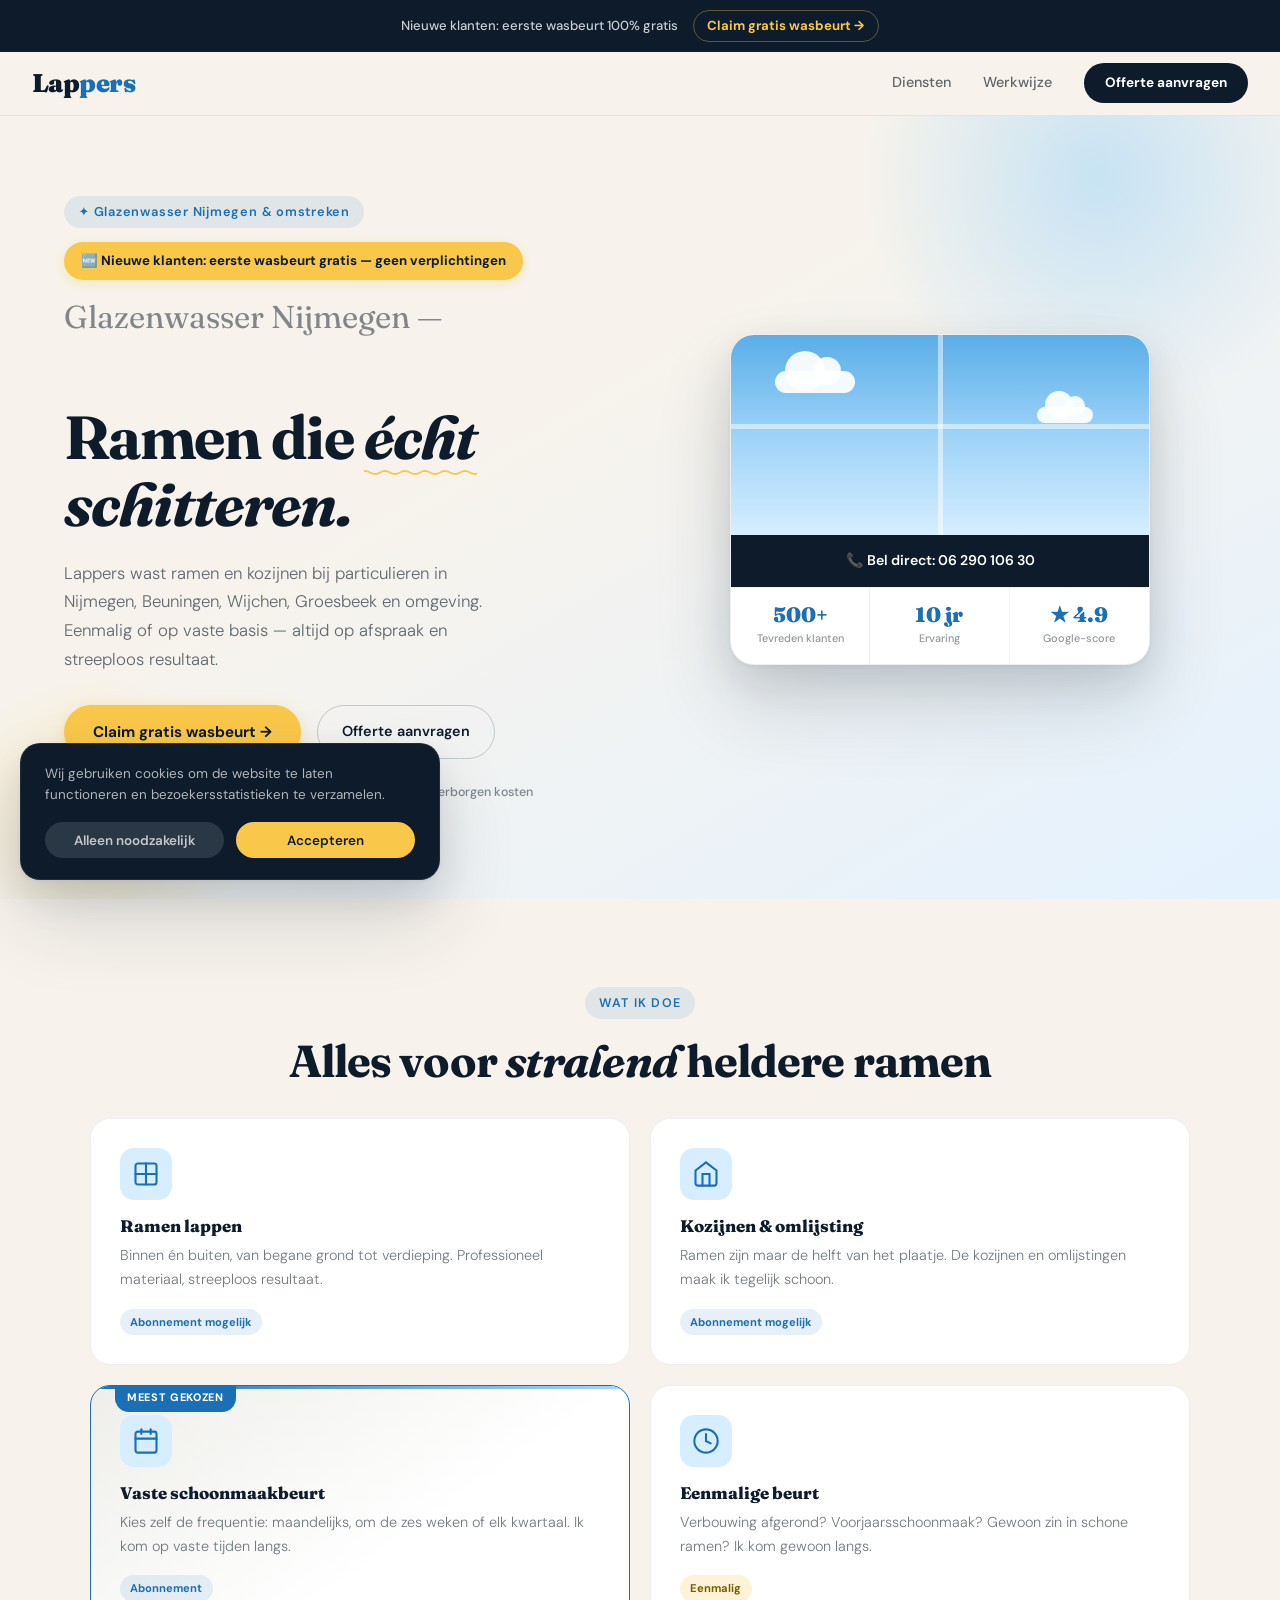
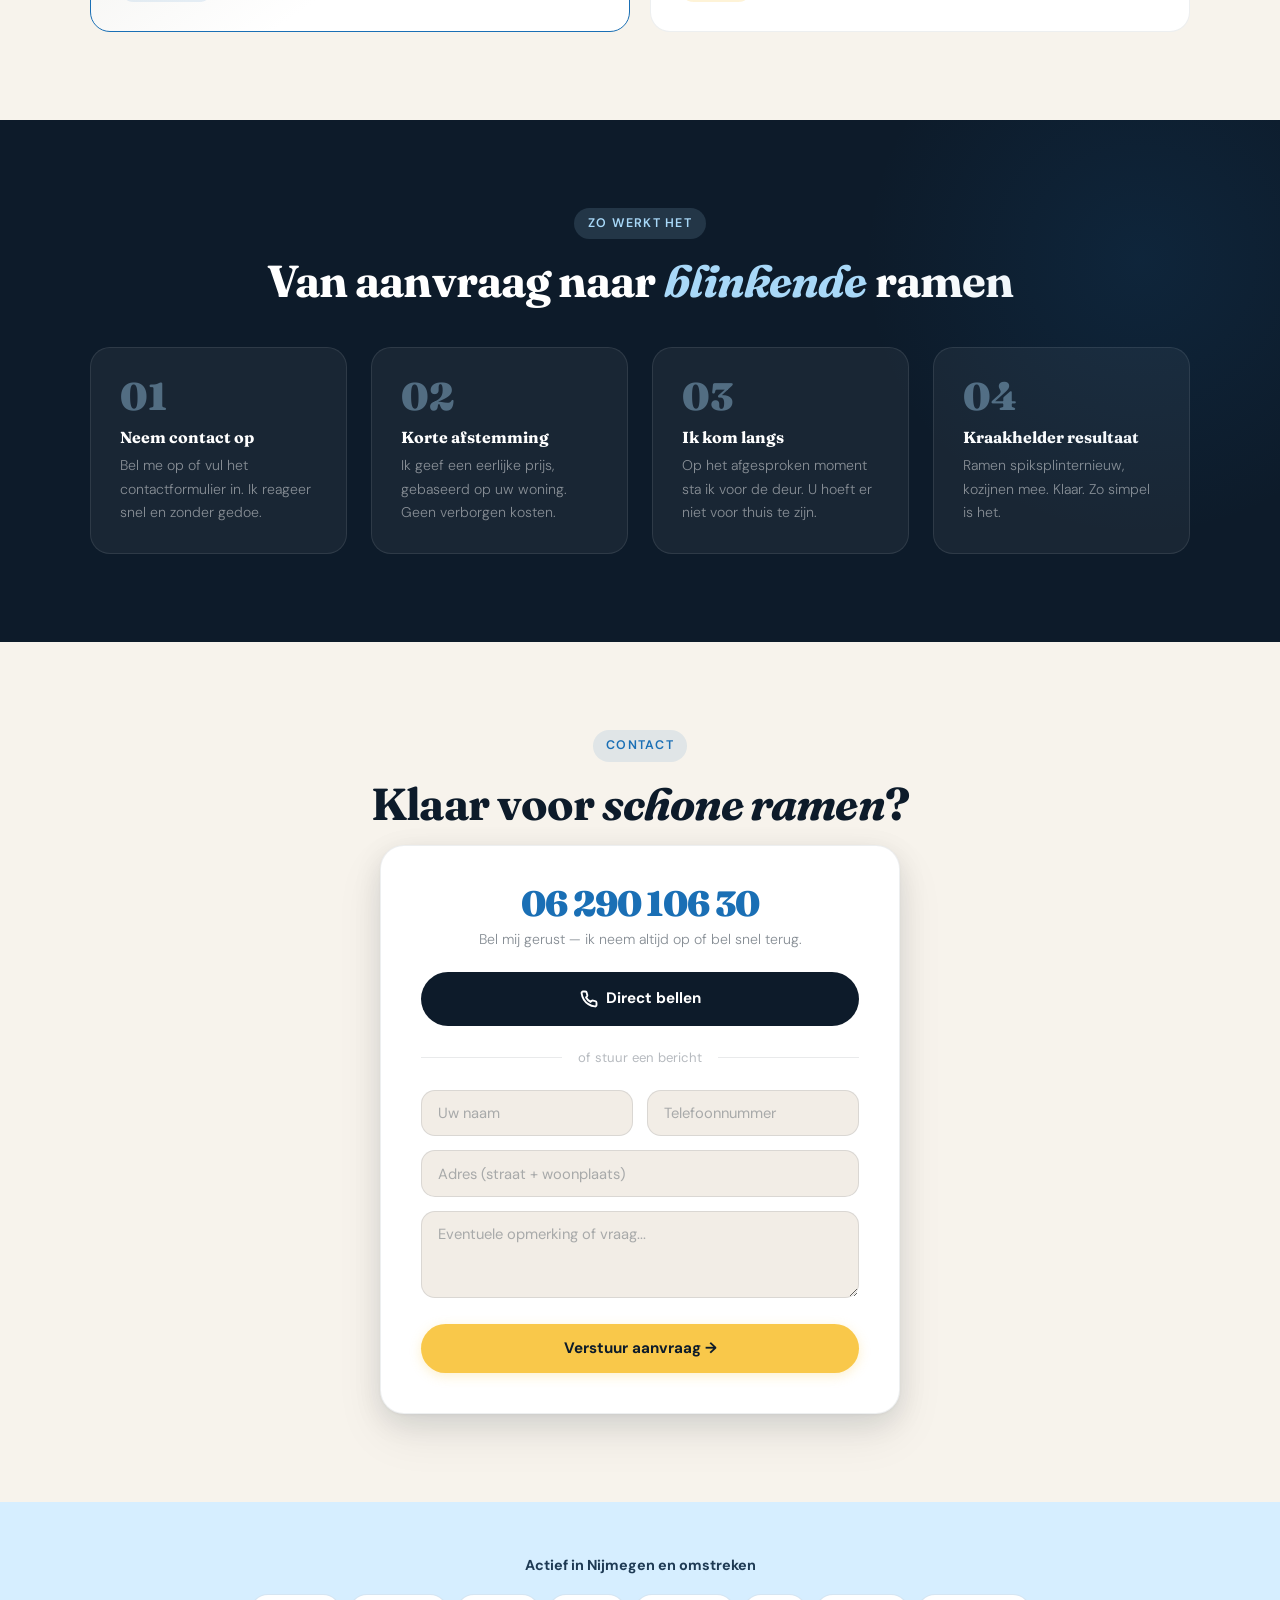
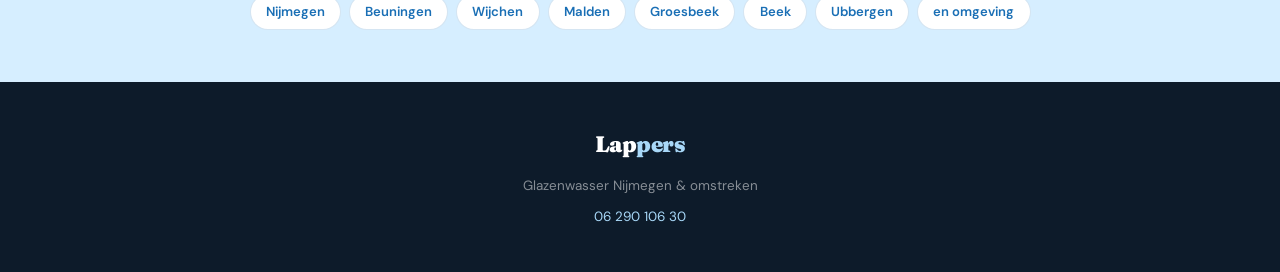
==== commit 9bdf765c: "Herstel originele structuur met verbeterde CSS Zelfde secties en kleuren als origineel, uitsluitend " ====
--- a/index.html
+++ b/index.html
@@ -30,86 +30,55 @@
     },
     "areaServed": ["Nijmegen", "Beuningen", "Wijchen", "Malden", "Groesbeek", "Beek", "Ubbergen"],
     "priceRange": "€€",
-    "openingHours": "Mo-Fr 08:00-18:00",
-    "aggregateRating": {
-      "@type": "AggregateRating",
-      "ratingValue": "4.9",
-      "reviewCount": "127"
-    }
+    "openingHours": "Mo-Fr 08:00-18:00"
   }
   </script>
   <link rel="icon" type="image/svg+xml" href="/favicon.svg" />
   <link rel="preconnect" href="https://fonts.googleapis.com" />
   <link rel="preconnect" href="https://fonts.gstatic.com" crossorigin />
-  <link href="https://fonts.googleapis.com/css2?family=Fraunces:ital,wght@0,400;0,700;0,900;1,400&family=DM+Sans:wght@300;400;500;700;800&display=swap" rel="stylesheet" />
+  <link href="https://fonts.googleapis.com/css2?family=Fraunces:ital,wght@0,400;0,700;0,900;1,400&family=DM+Sans:wght@300;400;500;700&display=swap" rel="stylesheet" />
   <link rel="stylesheet" href="css/main.css" />
 </head>
 <body>
 
-  <!-- ═══════════════════════════════════════════════════
-       TOPBAR – lead magnet (gold, sticky bovenaan nav)
-  ═══════════════════════════════════════════════════ -->
-  <div class="topbar" id="topbar" role="banner">
-    <div class="topbar-inner">
-      <span class="topbar-pulse" aria-hidden="true"></span>
-      <span class="topbar-text">Nieuwe klanten: <strong>eerste wasbeurt 100% gratis</strong> &mdash; geen verplichtingen</span>
-      <a href="gratis-wasbeurt.html" class="topbar-cta">Claim gratis wasbeurt &rarr;</a>
-      <button class="topbar-close" id="topbarClose" aria-label="Melding sluiten">&#10005;</button>
-    </div>
+  <div class="header-wrap">
+    <div class="topbar">
+      <span>Nieuwe klanten: eerste wasbeurt 100% gratis</span>
+      <a href="gratis-wasbeurt.html">Claim gratis wasbeurt &rarr;</a>
+    </div>
+    <nav id="nav">
+      <div class="logo">Lap<span>pers</span></div>
+      <div class="nav-links">
+        <a href="#diensten">Diensten</a>
+        <a href="#werkwijze">Werkwijze</a>
+        <a href="#contact" class="nav-cta">Offerte aanvragen</a>
+      </div>
+    </nav>
   </div>
 
-  <!-- ═══════════════════════════════════════════════════
-       NAV
-  ═══════════════════════════════════════════════════ -->
-  <nav id="nav" role="navigation" aria-label="Hoofdmenu">
-    <a href="/" class="logo" aria-label="Lappers – terug naar home">Lap<span>pers</span></a>
-    <div class="nav-links" id="navLinks">
-      <a href="#diensten">Diensten</a>
-      <a href="#werkwijze">Werkwijze</a>
-      <a href="#beoordelingen">Beoordelingen</a>
-      <a href="#contact" class="nav-cta">Offerte aanvragen</a>
-    </div>
-    <button class="nav-toggle" id="navToggle" aria-label="Menu openen" aria-expanded="false" aria-controls="navLinks">
-      <span></span><span></span><span></span>
-    </button>
-  </nav>
-
-  <!-- ═══════════════════════════════════════════════════
-       HERO
-  ═══════════════════════════════════════════════════ -->
-  <section class="hero" aria-labelledby="hero-heading">
-    <div class="hero-bg-circle c1" aria-hidden="true"></div>
-    <div class="hero-bg-circle c2" aria-hidden="true"></div>
-    <div class="hero-bg-circle c3" aria-hidden="true"></div>
-    <div class="sparkle" style="width:7px;height:7px;top:22%;left:44%;animation-delay:0s;" aria-hidden="true"></div>
-    <div class="sparkle" style="width:5px;height:5px;top:58%;left:52%;animation-delay:1.4s;" aria-hidden="true"></div>
-    <div class="sparkle" style="width:9px;height:9px;top:32%;left:68%;animation-delay:2.8s;" aria-hidden="true"></div>
+  <section class="hero">
+    <div class="hero-bg-circle c1"></div>
+    <div class="hero-bg-circle c2"></div>
+    <div class="sparkle" style="width:8px;height:8px;top:25%;left:42%;animation-delay:0s;"></div>
+    <div class="sparkle" style="width:6px;height:6px;top:60%;left:55%;animation-delay:1.2s;"></div>
+    <div class="sparkle" style="width:10px;height:10px;top:35%;left:70%;animation-delay:2.5s;"></div>
 
     <div class="hero-content">
       <div class="hero-tag">&#10022; Glazenwasser Nijmegen &amp; omstreken</div>
-      <div class="free-offer-strip">Nieuwe klanten &mdash; eerste wasbeurt 100% gratis</div>
-      <h1 id="hero-heading">
-        <span class="hero-sub-line">Glazenwasser Nijmegen</span>
+      <div class="free-offer-strip">&#127381; Nieuwe klanten: eerste wasbeurt gratis &mdash; geen verplichtingen</div>
+      <h1>
+        <span class="hero-sub-line">Glazenwasser Nijmegen &mdash;</span><br>
         Ramen die <em><span class="underline-wave">&eacute;cht</span> schitteren.</em>
       </h1>
-      <p>Lappers wast ramen en kozijnen bij particulieren in Nijmegen, Beuningen, Wijchen, Groesbeek en omgeving. Eenmalig of op vaste basis &mdash; altijd op afspraak, altijd streeploos resultaat.</p>
+      <p>Lappers wast ramen en kozijnen bij particulieren in Nijmegen, Beuningen, Wijchen, Groesbeek en omgeving. Eenmalig of op vaste basis &mdash; altijd op afspraak en streeploos resultaat.</p>
       <div class="hero-actions">
         <a href="gratis-wasbeurt.html" class="btn-free">Claim gratis wasbeurt &rarr;</a>
         <a href="#contact" class="btn-secondary">Offerte aanvragen</a>
       </div>
-      <div class="hero-trust">
-        <span class="star-row">&#9733;&#9733;&#9733;&#9733;&#9733;</span>
-        <strong>4.9 op Google</strong>
-        <span class="sep">&middot;</span>
-        127 beoordelingen
-        <span class="sep">&middot;</span>
-        Verzekerd
-        <span class="sep">&middot;</span>
-        Geen verborgen kosten
-      </div>
-    </div>
-
-    <div class="hero-visual" aria-hidden="true">
+      <div class="hero-trust">&#9733;&#9733;&#9733;&#9733;&#9733;&ensp;4.9 op Google &middot; 127 beoordelingen &middot; Verzekerd &middot; Geen verborgen kosten</div>
+    </div>
+
+    <div class="hero-visual">
       <div class="window-frame">
         <div class="window-sky">
           <div class="cloud cloud1"></div>
@@ -117,10 +86,7 @@
           <div class="shine-bar"></div>
           <div class="window-cross"></div>
         </div>
-        <a href="tel:+31629010630" class="window-badge">
-          <svg width="16" height="16" viewBox="0 0 24 24" fill="none" stroke="currentColor" stroke-width="2.5" stroke-linecap="round" aria-hidden="true"><path d="M22 16.92v3a2 2 0 01-2.18 2 19.79 19.79 0 01-8.63-3.07 19.5 19.5 0 01-6-6 19.79 19.79 0 01-3.07-8.67A2 2 0 014 2h3a2 2 0 012 1.72c.127.96.361 1.903.7 2.81a2 2 0 01-.45 2.11L8.09 9.91a16 16 0 006 6l1.27-1.27a2 2 0 012.11-.45c.907.339 1.85.573 2.81.7A2 2 0 0122 16.92z"/></svg>
-          Bel direct: 06 290 106 30
-        </a>
+        <a href="tel:+31629010630" class="window-badge">&#128222; Bel direct: 06 290 106 30</a>
         <div class="window-stat-row">
           <div class="window-stat">
             <div class="num">500+</div>
@@ -139,124 +105,66 @@
     </div>
   </section>
 
-  <!-- ═══════════════════════════════════════════════════
-       MARQUEE – social proof ticker
-  ═══════════════════════════════════════════════════ -->
-  <div class="marquee" aria-hidden="true">
-    <div class="marquee-track">
-      <span class="marquee-inner">
-        <span class="marquee-item accent">&#9733; 4.9 op Google</span>
-        <span class="marquee-dot">&middot;</span>
-        <span class="marquee-item">127 beoordelingen</span>
-        <span class="marquee-dot">&middot;</span>
-        <span class="marquee-item">&#10003; Geen strepen</span>
-        <span class="marquee-dot">&middot;</span>
-        <span class="marquee-item accent">&#127873; Eerste beurt gratis</span>
-        <span class="marquee-dot">&middot;</span>
-        <span class="marquee-item">&#10003; Verzekerd bedrijf</span>
-        <span class="marquee-dot">&middot;</span>
-        <span class="marquee-item">500+ tevreden klanten</span>
-        <span class="marquee-dot">&middot;</span>
-        <span class="marquee-item">&#10003; Kozijnen gratis mee</span>
-        <span class="marquee-dot">&middot;</span>
-        <span class="marquee-item">&#10003; Geen verborgen kosten</span>
-        <span class="marquee-dot">&middot;</span>
-        <span class="marquee-item">Actief in Nijmegen &amp; omstreken</span>
-        <span class="marquee-dot">&middot;</span>
-        <span class="marquee-item accent">Maandelijks, 6-wekelijks of per kwartaal</span>
-        <span class="marquee-dot">&middot;</span>
-      </span>
-      <span class="marquee-inner" aria-hidden="true">
-        <span class="marquee-item accent">&#9733; 4.9 op Google</span>
-        <span class="marquee-dot">&middot;</span>
-        <span class="marquee-item">127 beoordelingen</span>
-        <span class="marquee-dot">&middot;</span>
-        <span class="marquee-item">&#10003; Geen strepen</span>
-        <span class="marquee-dot">&middot;</span>
-        <span class="marquee-item accent">&#127873; Eerste beurt gratis</span>
-        <span class="marquee-dot">&middot;</span>
-        <span class="marquee-item">&#10003; Verzekerd bedrijf</span>
-        <span class="marquee-dot">&middot;</span>
-        <span class="marquee-item">500+ tevreden klanten</span>
-        <span class="marquee-dot">&middot;</span>
-        <span class="marquee-item">&#10003; Kozijnen gratis mee</span>
-        <span class="marquee-dot">&middot;</span>
-        <span class="marquee-item">&#10003; Geen verborgen kosten</span>
-        <span class="marquee-dot">&middot;</span>
-        <span class="marquee-item">Actief in Nijmegen &amp; omstreken</span>
-        <span class="marquee-dot">&middot;</span>
-        <span class="marquee-item accent">Maandelijks, 6-wekelijks of per kwartaal</span>
-        <span class="marquee-dot">&middot;</span>
-      </span>
-    </div>
-  </div>
-
-  <!-- ═══════════════════════════════════════════════════
-       DIENSTEN
-  ═══════════════════════════════════════════════════ -->
-  <section class="services" id="diensten" aria-labelledby="diensten-heading">
+  <section class="services" id="diensten">
     <div class="section-label">Wat ik doe</div>
-    <h2 class="section-title" id="diensten-heading">Alles voor <em>stralend</em> heldere ramen</h2>
+    <h2 class="section-title">Alles voor <em>stralend</em> heldere ramen</h2>
     <div class="services-grid">
-      <div class="service-card fade-up">
-        <div class="service-icon">
-          <svg width="26" height="26" viewBox="0 0 24 24" fill="none" stroke="currentColor" stroke-width="1.8" stroke-linecap="round" aria-hidden="true"><rect x="3" y="3" width="18" height="18" rx="2"/><line x1="3" y1="12" x2="21" y2="12"/><line x1="12" y1="3" x2="12" y2="21"/></svg>
+      <div class="service-card">
+        <div class="service-icon">
+          <svg width="28" height="28" viewBox="0 0 24 24" fill="none" stroke="currentColor" stroke-width="1.8" stroke-linecap="round"><rect x="3" y="3" width="18" height="18" rx="2"/><line x1="3" y1="12" x2="21" y2="12"/><line x1="12" y1="3" x2="12" y2="21"/></svg>
         </div>
         <h3>Ramen lappen</h3>
-        <p>Binnen &eacute;n buiten, van begane grond tot verdieping. Professioneel materiaal, streeploos resultaat &mdash; gegarandeerd.</p>
+        <p>Binnen &eacute;n buiten, van begane grond tot verdieping. Professioneel materiaal, streeploos resultaat.</p>
         <span class="service-tag tag-abo">Abonnement mogelijk</span>
       </div>
-      <div class="service-card fade-up" style="transition-delay:.07s">
-        <div class="service-icon">
-          <svg width="26" height="26" viewBox="0 0 24 24" fill="none" stroke="currentColor" stroke-width="1.8" stroke-linecap="round" aria-hidden="true"><path d="M3 9l9-7 9 7v11a2 2 0 01-2 2H5a2 2 0 01-2-2z"/><polyline points="9 22 9 12 15 12 15 22"/></svg>
+      <div class="service-card">
+        <div class="service-icon">
+          <svg width="28" height="28" viewBox="0 0 24 24" fill="none" stroke="currentColor" stroke-width="1.8" stroke-linecap="round"><path d="M3 9l9-7 9 7v11a2 2 0 01-2 2H5a2 2 0 01-2-2z"/><polyline points="9 22 9 12 15 12 15 22"/></svg>
         </div>
         <h3>Kozijnen &amp; omlijsting</h3>
-        <p>Ramen zijn maar de helft van het plaatje. Kozijnen en omlijstingen maak ik tegelijk mee schoon, zonder meerprijs.</p>
+        <p>Ramen zijn maar de helft van het plaatje. De kozijnen en omlijstingen maak ik tegelijk schoon.</p>
         <span class="service-tag tag-abo">Abonnement mogelijk</span>
       </div>
-      <div class="service-card service-card--featured fade-up" style="transition-delay:.14s">
+      <div class="service-card service-card--featured">
         <div class="service-card__most-chosen">Meest gekozen</div>
         <div class="service-icon">
-          <svg width="26" height="26" viewBox="0 0 24 24" fill="none" stroke="currentColor" stroke-width="1.8" stroke-linecap="round" aria-hidden="true"><rect x="3" y="4" width="18" height="18" rx="2"/><line x1="16" y1="2" x2="16" y2="6"/><line x1="8" y1="2" x2="8" y2="6"/><line x1="3" y1="10" x2="21" y2="10"/></svg>
+          <svg width="28" height="28" viewBox="0 0 24 24" fill="none" stroke="currentColor" stroke-width="1.8" stroke-linecap="round"><rect x="3" y="4" width="18" height="18" rx="2"/><line x1="16" y1="2" x2="16" y2="6"/><line x1="8" y1="2" x2="8" y2="6"/><line x1="3" y1="10" x2="21" y2="10"/></svg>
         </div>
         <h3>Vaste schoonmaakbeurt</h3>
-        <p>Kies zelf de frequentie: maandelijks, om de zes weken of elk kwartaal. Ik kom op vaste tijden langs &mdash; u hoeft er niet voor thuis te zijn.</p>
+        <p>Kies zelf de frequentie: maandelijks, om de zes weken of elk kwartaal. Ik kom op vaste tijden langs.</p>
         <span class="service-tag tag-abo">Abonnement</span>
       </div>
-      <div class="service-card fade-up" style="transition-delay:.21s">
-        <div class="service-icon">
-          <svg width="26" height="26" viewBox="0 0 24 24" fill="none" stroke="currentColor" stroke-width="1.8" stroke-linecap="round" aria-hidden="true"><circle cx="12" cy="12" r="10"/><polyline points="12 6 12 12 16 14"/></svg>
+      <div class="service-card">
+        <div class="service-icon">
+          <svg width="28" height="28" viewBox="0 0 24 24" fill="none" stroke="currentColor" stroke-width="1.8" stroke-linecap="round"><circle cx="12" cy="12" r="10"/><polyline points="12 6 12 12 16 14"/></svg>
         </div>
         <h3>Eenmalige beurt</h3>
-        <p>Verbouwing afgerond? Voorjaarsschoonmaak? Gewoon zin in schone ramen? Ik kom langs, ook voor een eenmalig klusje.</p>
+        <p>Verbouwing afgerond? Voorjaarsschoonmaak? Gewoon zin in schone ramen? Ik kom gewoon langs.</p>
         <span class="service-tag tag-once">Eenmalig</span>
       </div>
     </div>
   </section>
 
-  <!-- ═══════════════════════════════════════════════════
-       WERKWIJZE
-  ═══════════════════════════════════════════════════ -->
-  <section class="how" id="werkwijze" aria-labelledby="werkwijze-heading">
+  <section class="how" id="werkwijze">
     <div class="section-label">Zo werkt het</div>
-    <h2 class="section-title" id="werkwijze-heading">Van aanvraag naar <em>blinkende</em> ramen</h2>
+    <h2 class="section-title">Van aanvraag naar <em>blinkende</em> ramen</h2>
     <div class="steps">
-      <div class="step fade-up">
+      <div class="step">
         <div class="step-num">01</div>
         <h4>Neem contact op</h4>
-        <p>Bel me op of vul het formulier in. Ik reageer snel en zonder omhaal.</p>
-      </div>
-      <div class="step fade-up" style="transition-delay:.07s">
+        <p>Bel me op of vul het contactformulier in. Ik reageer snel en zonder gedoe.</p>
+      </div>
+      <div class="step">
         <div class="step-num">02</div>
         <h4>Korte afstemming</h4>
-        <p>Ik geef een eerlijke prijs op basis van uw woning. Geen verborgen kosten.</p>
-      </div>
-      <div class="step fade-up" style="transition-delay:.14s">
+        <p>Ik geef een eerlijke prijs, gebaseerd op uw woning. Geen verborgen kosten.</p>
+      </div>
+      <div class="step">
         <div class="step-num">03</div>
         <h4>Ik kom langs</h4>
         <p>Op het afgesproken moment sta ik voor de deur. U hoeft er niet voor thuis te zijn.</p>
       </div>
-      <div class="step fade-up" style="transition-delay:.21s">
+      <div class="step">
         <div class="step-num">04</div>
         <h4>Kraakhelder resultaat</h4>
         <p>Ramen spiksplinternieuw, kozijnen mee. Klaar. Zo simpel is het.</p>
@@ -264,117 +172,43 @@
     </div>
   </section>
 
-  <!-- ═══════════════════════════════════════════════════
-       BEOORDELINGEN
-  ═══════════════════════════════════════════════════ -->
-  <section class="reviews" id="beoordelingen" aria-labelledby="reviews-heading">
-    <div class="reviews-header">
-      <div class="section-label">Beoordelingen</div>
-      <div class="google-badge">
-        <svg width="16" height="16" viewBox="0 0 24 24" aria-hidden="true">
-          <path d="M22.56 12.25c0-.78-.07-1.53-.2-2.25H12v4.26h5.92c-.26 1.37-1.04 2.53-2.21 3.31v2.77h3.57c2.08-1.92 3.28-4.74 3.28-8.09z" fill="#4285F4"/>
-          <path d="M12 23c2.97 0 5.46-.98 7.28-2.66l-3.57-2.77c-.98.66-2.23 1.06-3.71 1.06-2.86 0-5.29-1.93-6.16-4.53H2.18v2.84C3.99 20.53 7.7 23 12 23z" fill="#34A853"/>
-          <path d="M5.84 14.09c-.22-.66-.35-1.36-.35-2.09s.13-1.43.35-2.09V7.07H2.18C1.43 8.55 1 10.22 1 12s.43 3.45 1.18 4.93l3.66-2.84z" fill="#FBBC05"/>
-          <path d="M12 5.38c1.62 0 3.06.56 4.21 1.64l3.15-3.15C17.45 2.09 14.97 1 12 1 7.7 1 3.99 3.47 2.18 7.07l3.66 2.84c.87-2.6 3.3-4.53 6.16-4.53z" fill="#EA4335"/>
-        </svg>
-        <span class="google-stars">&#9733;&#9733;&#9733;&#9733;&#9733;</span>
-        <strong>4.9</strong> &mdash; 127 Google-beoordelingen
-      </div>
-      <h2 class="section-title" id="reviews-heading">Nijmegen over <em>Lappers</em></h2>
-    </div>
-    <div class="reviews-grid">
-      <div class="review-card review-card--featured fade-up">
-        <div class="review-stars">&#9733;&#9733;&#9733;&#9733;&#9733;</div>
-        <p class="review-quote">Eindelijk een glazenwasser die ook echt de kozijnen meeneemt. Het hele huis ziet er compleet anders uit. En via de gratis wasbeurt gestart &mdash; nooit meer weggegaan.</p>
-        <div class="reviewer">
-          <div class="reviewer-avatar">S</div>
-          <div class="reviewer-info">
-            <strong>Sandra V.</strong>
-            <span>Nijmegen &mdash; vaste klant</span>
-          </div>
-        </div>
-      </div>
-      <div class="review-card fade-up" style="transition-delay:.07s">
-        <div class="review-stars">&#9733;&#9733;&#9733;&#9733;&#9733;</div>
-        <p class="review-quote">Geen gedoe, geen strepen, geen verrassingen. Gewoon wat er beloofd wordt. Dat is zeldzamer dan je denkt.</p>
-        <div class="reviewer">
-          <div class="reviewer-avatar">A</div>
-          <div class="reviewer-info">
-            <strong>Anita K.</strong>
-            <span>Wijchen &mdash; vaste klant</span>
-          </div>
-        </div>
-      </div>
-      <div class="review-card fade-up" style="transition-delay:.14s">
-        <div class="review-stars">&#9733;&#9733;&#9733;&#9733;&#9733;</div>
-        <p class="review-quote">Hij weet wanneer hij komt, doet zijn werk en het ziet er altijd perfect uit. Prijs precies zoals afgesproken. Geen extra rekening.</p>
-        <div class="reviewer">
-          <div class="reviewer-avatar">P</div>
-          <div class="reviewer-info">
-            <strong>Peter L.</strong>
-            <span>Groesbeek &mdash; abonnement</span>
-          </div>
-        </div>
-      </div>
-    </div>
-  </section>
-
-  <!-- ═══════════════════════════════════════════════════
-       CTA BANNER
-  ═══════════════════════════════════════════════════ -->
-  <section class="cta-banner" aria-labelledby="cta-heading">
-    <div class="cta-banner-inner">
-      <h2 id="cta-heading">Nog geen klant?<br>Uw eerste wasbeurt is <em>gratis.</em></h2>
-      <div style="margin-top:2rem;">
-        <a href="gratis-wasbeurt.html" class="btn-free" style="font-size:1.05rem;padding:1rem 2.2rem;">Claim gratis wasbeurt &rarr;</a>
-      </div>
-      <p>Geen verplichtingen &middot; Binnen 24 uur reactie &middot; Streeploos resultaat gegarandeerd</p>
-    </div>
-  </section>
-
-  <!-- ═══════════════════════════════════════════════════
-       CONTACT
-  ═══════════════════════════════════════════════════ -->
-  <section class="contact" id="contact" aria-labelledby="contact-heading">
+  <section class="contact" id="contact">
     <div class="section-label">Contact</div>
-    <h2 class="section-title" id="contact-heading">Klaar voor <em>schone ramen</em>?</h2>
+    <h2 class="section-title">Klaar voor <em>schone ramen</em>?</h2>
     <div class="contact-box">
-      <a href="tel:+31629010630" aria-label="Bel 06 290 106 30">
+      <a href="tel:+31629010630" style="text-decoration:none;">
         <div class="phone-big">06 290 106 30</div>
       </a>
-      <div class="phone-sub">Bel gerust &mdash; ik neem altijd op of bel snel terug.</div>
+      <div class="phone-sub">Bel mij gerust &mdash; ik neem altijd op of bel snel terug.</div>
       <a href="tel:+31629010630" class="btn-primary">
-        <svg width="17" height="17" viewBox="0 0 24 24" fill="none" stroke="currentColor" stroke-width="2.5" stroke-linecap="round" aria-hidden="true"><path d="M22 16.92v3a2 2 0 01-2.18 2 19.79 19.79 0 01-8.63-3.07 19.5 19.5 0 01-6-6 19.79 19.79 0 01-3.07-8.67A2 2 0 014 2h3a2 2 0 012 1.72c.127.96.361 1.903.7 2.81a2 2 0 01-.45 2.11L8.09 9.91a16 16 0 006 6l1.27-1.27a2 2 0 012.11-.45c.907.339 1.85.573 2.81.7A2 2 0 0122 16.92z"/></svg>
+        <svg width="18" height="18" viewBox="0 0 24 24" fill="none" stroke="currentColor" stroke-width="2.5" stroke-linecap="round" stroke-linejoin="round" aria-hidden="true"><path d="M22 16.92v3a2 2 0 01-2.18 2 19.79 19.79 0 01-8.63-3.07 19.5 19.5 0 01-6-6 19.79 19.79 0 01-3.07-8.67A2 2 0 014 2h3a2 2 0 012 1.72c.127.96.361 1.903.7 2.81a2 2 0 01-.45 2.11L8.09 9.91a16 16 0 006 6l1.27-1.27a2 2 0 012.11-.45c.907.339 1.85.573 2.81.7A2 2 0 0122 16.92z"/></svg>
         Direct bellen
       </a>
       <div class="divider">of stuur een bericht</div>
       <form id="contactForm" novalidate>
         <div class="form-row">
           <div class="form-group">
-            <input type="text" name="naam" id="naam" placeholder="Uw naam" required autocomplete="name" />
+            <input type="text" name="naam" placeholder="Uw naam" required />
           </div>
           <div class="form-group">
-            <input type="tel" name="telefoon" id="telefoon" placeholder="Telefoonnummer" required autocomplete="tel" />
+            <input type="tel" name="telefoon" placeholder="Telefoonnummer" required />
           </div>
         </div>
         <div class="form-group">
-          <input type="text" name="adres" placeholder="Adres (straat + woonplaats)" autocomplete="street-address" />
+          <input type="text" name="adres" placeholder="Adres (straat + woonplaats)" />
         </div>
         <div class="form-group">
           <textarea name="bericht" rows="3" placeholder="Eventuele opmerking of vraag..."></textarea>
         </div>
         <button type="submit" class="submit-btn">Verstuur aanvraag &rarr;</button>
       </form>
-      <div class="success-msg" id="successMsg" role="status">
+      <div class="success-msg" id="successMsg">
         &#10003; Bedankt voor uw aanvraag! Ik neem zo snel mogelijk contact met u op.
       </div>
     </div>
   </section>
 
-  <!-- ═══════════════════════════════════════════════════
-       WERKGEBIED
-  ═══════════════════════════════════════════════════ -->
-  <section class="area" aria-label="Werkgebied">
+  <section class="area">
     <p><strong>Actief in Nijmegen en omstreken</strong></p>
     <div class="area-tags">
       <span class="area-tag">Nijmegen</span>
@@ -388,122 +222,25 @@
     </div>
   </section>
 
-  <!-- ═══════════════════════════════════════════════════
-       FOOTER
-  ═══════════════════════════════════════════════════ -->
   <footer>
-    <a href="/" class="logo">Lap<span>pers</span></a>
+    <div class="logo">Lap<span>pers</span></div>
     <div>Glazenwasser Nijmegen &amp; omstreken</div>
     <div><a href="tel:+31629010630">06 290 106 30</a></div>
-    <div style="font-size:.76rem;margin-top:.25rem;">KVK: 12345678 &middot; Verzekerd</div>
   </footer>
 
-  <!-- Mobile sticky bel-knop -->
-  <a href="tel:+31629010630" class="mobile-call-cta" aria-label="Bel direct">
-    <svg width="17" height="17" viewBox="0 0 24 24" fill="none" stroke="currentColor" stroke-width="2.5" stroke-linecap="round" aria-hidden="true"><path d="M22 16.92v3a2 2 0 01-2.18 2 19.79 19.79 0 01-8.63-3.07 19.5 19.5 0 01-6-6 19.79 19.79 0 01-3.07-8.67A2 2 0 014 2h3a2 2 0 012 1.72c.127.96.361 1.903.7 2.81a2 2 0 01-.45 2.11L8.09 9.91a16 16 0 006 6l1.27-1.27a2 2 0 012.11-.45c.907.339 1.85.573 2.81.7A2 2 0 0122 16.92z"/></svg>
+  <a href="tel:+31629010630" class="mobile-call-cta">
+    <svg width="18" height="18" viewBox="0 0 24 24" fill="none" stroke="currentColor" stroke-width="2.5" stroke-linecap="round" aria-hidden="true"><path d="M22 16.92v3a2 2 0 01-2.18 2 19.79 19.79 0 01-8.63-3.07 19.5 19.5 0 01-6-6 19.79 19.79 0 01-3.07-8.67A2 2 0 014 2h3a2 2 0 012 1.72c.127.96.361 1.903.7 2.81a2 2 0 01-.45 2.11L8.09 9.91a16 16 0 006 6l1.27-1.27a2 2 0 012.11-.45c.907.339 1.85.573 2.81.7A2 2 0 0122 16.92z"/></svg>
     Bel direct: 06 290 106 30
   </a>
 
-  <!-- Cookie banner -->
-  <div class="cookie-banner" id="cookieBanner" role="dialog" aria-label="Cookiemelding">
-    <p>Wij gebruiken cookies om de website te laten functioneren en bezoekersstatistieken bij te houden.</p>
+  <div class="cookie-banner" id="cookieBanner">
+    <p>Wij gebruiken cookies om de website te laten functioneren en bezoekersstatistieken te verzamelen.</p>
     <div class="cookie-banner-actions">
       <button class="cookie-btn cookie-btn-decline" onclick="cookieChoice(false)">Alleen noodzakelijk</button>
       <button class="cookie-btn cookie-btn-accept" onclick="cookieChoice(true)">Accepteren</button>
     </div>
   </div>
 
-  <script>
-    /* Cookie banner */
-    window.cookieChoice = function (accepted) {
-      try { localStorage.setItem('cookieChoice', accepted ? 'accepted' : 'declined'); } catch (e) {}
-      var b = document.getElementById('cookieBanner');
-      if (b) { b.classList.remove('visible'); }
-    };
-    try {
-      if (!localStorage.getItem('cookieChoice')) {
-        setTimeout(function () {
-          var b = document.getElementById('cookieBanner');
-          if (b) b.classList.add('visible');
-        }, 1500);
-      }
-    } catch (e) {}
-
-    /* Topbar dismiss */
-    var topbar = document.getElementById('topbar');
-    var nav    = document.getElementById('nav');
-    document.getElementById('topbarClose').addEventListener('click', function () {
-      topbar.classList.add('hidden');
-      try { sessionStorage.setItem('topbar-closed', '1'); } catch (_) {}
-    });
-    try { if (sessionStorage.getItem('topbar-closed')) topbar.classList.add('hidden'); } catch (_) {}
-
-    /* Nav scroll shadow */
-    window.addEventListener('scroll', function () {
-      nav.classList.toggle('scrolled', window.scrollY > 20);
-    }, { passive: true });
-
-    /* Mobile hamburger */
-    var navToggle = document.getElementById('navToggle');
-    var navLinks  = document.getElementById('navLinks');
-    navToggle.addEventListener('click', function () {
-      var open = navLinks.classList.toggle('open');
-      navToggle.classList.toggle('open', open);
-      navToggle.setAttribute('aria-expanded', String(open));
-    });
-    navLinks.querySelectorAll('a').forEach(function (a) {
-      a.addEventListener('click', function () {
-        navLinks.classList.remove('open');
-        navToggle.classList.remove('open');
-        navToggle.setAttribute('aria-expanded', 'false');
-      });
-    });
-    document.addEventListener('click', function (e) {
-      if (navLinks.classList.contains('open') && !nav.contains(e.target)) {
-        navLinks.classList.remove('open');
-        navToggle.classList.remove('open');
-        navToggle.setAttribute('aria-expanded', 'false');
-      }
-    });
-
-    /* Contact form */
-    var form = document.getElementById('contactForm');
-    if (form) {
-      form.addEventListener('submit', function (e) {
-        e.preventDefault();
-        var naam = form.querySelector('[name="naam"]');
-        var tel  = form.querySelector('[name="telefoon"]');
-        var valid = true;
-        if (!naam.value.trim() || naam.value.trim().length < 2) { naam.classList.add('error'); valid = false; }
-        if (!tel.value.trim() || tel.value.replace(/\s/g,'').length < 9) { tel.classList.add('error'); valid = false; }
-        if (!valid) return;
-        var btn = form.querySelector('[type="submit"]');
-        btn.disabled = true; btn.textContent = 'Versturen…';
-        fetch('https://formspree.io/f/mzdwpyqb', {
-          method: 'POST', headers: { 'Accept': 'application/json' }, body: new FormData(form)
-        }).then(function (res) {
-          if (res.ok) {
-            form.style.display = 'none';
-            document.getElementById('successMsg').classList.add('visible');
-          } else { btn.disabled = false; btn.textContent = 'Verstuur aanvraag →'; }
-        }).catch(function () { btn.disabled = false; btn.textContent = 'Verstuur aanvraag →'; });
-      });
-      form.querySelectorAll('input, textarea').forEach(function (el) {
-        el.addEventListener('input', function () { el.classList.remove('error'); });
-      });
-    }
-
-    /* Scroll fade-up */
-    if ('IntersectionObserver' in window) {
-      var io = new IntersectionObserver(function (entries) {
-        entries.forEach(function (entry) {
-          if (entry.isIntersecting) { entry.target.classList.add('visible'); io.unobserve(entry.target); }
-        });
-      }, { threshold: 0.08 });
-      document.querySelectorAll('.fade-up').forEach(function (el) { io.observe(el); });
-    } else {
-      document.querySelectorAll('.fade-up').forEach(function (el) { el.classList.add('visible'); });
-    }
-  </script>
+  <script src="js/site.js"></script>
 </body>
 </html>
--- a/css/main.css
+++ b/css/main.css
@@ -2,7 +2,6 @@
    main.css – Lappers Glazenwasser Nijmegen
    ========================================================================== */
 
-/* --- Design tokens --- */
 :root {
   --sky:        #d6eeff;
   --sky-mid:    #a8d8f8;
@@ -11,14 +10,11 @@
   --blue-dark:  #0e4a7e;
   --ink:        #0d1b2a;
   --ink-mid:    #1e3a54;
-  --ink-soft:   rgba(13,27,42,.62);
   --cream:      #f7f3ec;
   --cream-mid:  #ede8df;
   --sun:        #f9c84a;
   --sun-dark:   #e0a820;
-  --sun-light:  #fef3c7;
   --clean:      #ffffff;
-  --green:      #22c55e;
 
   --font-display: 'Fraunces', Georgia, serif;
   --font-body:    'DM Sans', system-ui, sans-serif;
@@ -26,18 +22,15 @@
   --container:   1100px;
   --radius-sm:   8px;
   --radius-md:   14px;
-  --radius-lg:   22px;
-  --radius-xl:   32px;
+  --radius-lg:   20px;
   --radius-full: 999px;
 
-  --shadow-xs: 0 1px 4px rgba(13,27,42,.06);
-  --shadow-sm: 0 2px 10px rgba(13,27,42,.08);
-  --shadow-md: 0 8px 32px rgba(13,27,42,.11);
-  --shadow-lg: 0 20px 64px rgba(13,27,42,.16);
-  --shadow-xl: 0 32px 96px rgba(13,27,42,.2);
-
-  --topbar-h: 48px;
-  --nav-h:    68px;
+  /* Gelaagde schaduwen voor meer diepte */
+  --shadow-sm: 0 1px 3px rgba(13,27,42,.04), 0 4px 14px rgba(13,27,42,.08);
+  --shadow-md: 0 1px 3px rgba(13,27,42,.04), 0 8px 28px rgba(13,27,42,.10), 0 20px 48px rgba(13,27,42,.08);
+  --shadow-lg: 0 2px 4px rgba(13,27,42,.04), 0 16px 40px rgba(13,27,42,.10), 0 40px 80px rgba(13,27,42,.14);
+
+  --ease: cubic-bezier(.22, 1, .36, 1);
 }
 
 /* --- Reset --- */
@@ -51,7 +44,6 @@
   color: var(--ink);
   background: var(--cream);
   -webkit-font-smoothing: antialiased;
-  -moz-osx-font-smoothing: grayscale;
 }
 
 img { max-width: 100%; display: block; }
@@ -62,16 +54,14 @@
 
 /* --- Utilities --- */
 .section-label {
-  display: inline-flex;
-  align-items: center;
-  gap: .45rem;
-  font-size: .75rem;
-  font-weight: 700;
+  display: inline-block;
+  font-size: .78rem;
+  font-weight: 600;
   letter-spacing: .1em;
   text-transform: uppercase;
   color: var(--blue);
   background: rgba(26,111,181,.1);
-  padding: .35rem .9rem;
+  padding: .35rem .85rem;
   border-radius: var(--radius-full);
   margin-bottom: 1rem;
 }
@@ -82,187 +72,84 @@
   margin-bottom: 2.5rem;
   letter-spacing: -.02em;
 }
-.section-title em { color: var(--blue); }
-
-/* Scroll fade-up animation */
-.fade-up {
-  opacity: 0;
-  transform: translateY(28px);
-  transition: opacity .6s cubic-bezier(.22,1,.36,1), transform .6s cubic-bezier(.22,1,.36,1);
-}
-.fade-up.visible {
-  opacity: 1;
-  transform: none;
-}
-
-/* ==========================================================================
-   TOPBAR – lead magnet strip (gold)
-   ========================================================================== */
-
-.topbar {
-  background: var(--sun);
-  color: var(--ink);
-  display: flex;
-  align-items: center;
-  justify-content: center;
-  gap: 0;
-  padding: 0 1rem;
-  height: var(--topbar-h);
-  position: relative;
-  overflow: hidden;
-  transition: height .3s, opacity .3s;
-  z-index: 300;
-}
-.topbar::after {
-  content: '';
-  position: absolute;
-  inset: 0;
-  background: linear-gradient(90deg, transparent 0%, rgba(255,255,255,.28) 50%, transparent 100%);
-  animation: topbar-shimmer 4s ease-in-out infinite;
-  pointer-events: none;
-}
-@keyframes topbar-shimmer {
-  0%   { transform: translateX(-100%); }
-  60%  { transform: translateX(100%); }
-  100% { transform: translateX(100%); }
-}
-
-.topbar.hidden {
-  height: 0;
-  opacity: 0;
-  pointer-events: none;
-}
-
-.topbar-inner {
-  display: flex;
-  align-items: center;
-  gap: .85rem;
-  max-width: var(--container);
-  width: 100%;
-  position: relative;
-  z-index: 1;
-}
-
-/* Pulsing live indicator */
-.topbar-pulse {
-  width: 8px;
-  height: 8px;
-  background: var(--green);
-  border-radius: 50%;
-  flex-shrink: 0;
-  position: relative;
-}
-.topbar-pulse::before {
-  content: '';
-  position: absolute;
-  inset: -3px;
-  border-radius: 50%;
-  background: var(--green);
-  opacity: .35;
-  animation: pulse-ring 1.8s ease-out infinite;
-}
-@keyframes pulse-ring {
-  0%   { transform: scale(1);   opacity: .35; }
-  100% { transform: scale(2.4); opacity: 0; }
-}
-
-.topbar-text {
-  font-size: .85rem;
-  font-weight: 500;
-  color: var(--ink);
-  white-space: nowrap;
-  overflow: hidden;
-  text-overflow: ellipsis;
-  flex: 1;
-}
-.topbar-text strong { font-weight: 800; }
-
-.topbar-cta {
-  display: inline-flex;
-  align-items: center;
-  gap: .35rem;
-  background: var(--ink);
-  color: var(--sun);
-  font-family: var(--font-body);
-  font-size: .82rem;
-  font-weight: 700;
-  padding: .42rem 1.1rem;
-  border-radius: var(--radius-full);
-  text-decoration: none;
-  white-space: nowrap;
-  flex-shrink: 0;
-  transition: background .15s, transform .15s;
-  letter-spacing: .01em;
-}
-.topbar-cta:hover {
-  background: var(--blue-dark);
-  transform: translateY(-1px);
-}
-
-.topbar-close {
-  display: flex;
-  align-items: center;
-  justify-content: center;
-  width: 26px;
-  height: 26px;
-  background: rgba(13,27,42,.12);
-  border-radius: 50%;
-  font-size: .75rem;
-  color: var(--ink);
-  border: none;
-  cursor: pointer;
-  flex-shrink: 0;
-  transition: background .15s;
-  margin-left: auto;
-}
-.topbar-close:hover { background: rgba(13,27,42,.22); }
-
-/* ==========================================================================
-   NAV
-   ========================================================================== */
-
-nav, #nav {
-  background: rgba(247,243,236,.96);
-  backdrop-filter: blur(20px);
-  -webkit-backdrop-filter: blur(20px);
-  border-bottom: 1px solid rgba(13,27,42,.08);
-  padding: 0 clamp(1rem, 4vw, 2.5rem);
-  display: flex;
-  align-items: center;
-  justify-content: space-between;
-  height: var(--nav-h);
+
+/* ==========================================================================
+   HEADER: topbar + nav
+   ========================================================================== */
+
+.header-wrap {
   position: sticky;
   top: 0;
   z-index: 200;
-  transition: box-shadow .25s;
-}
-nav.scrolled, #nav.scrolled { box-shadow: 0 4px 32px rgba(13,27,42,.11); }
-nav.topbar-hidden, #nav.topbar-hidden { top: 0; }
+}
+
+.topbar {
+  background: var(--ink);
+  color: var(--clean);
+  display: flex;
+  align-items: center;
+  justify-content: center;
+  gap: .9rem;
+  padding: .6rem 1.5rem;
+  font-size: .82rem;
+  font-weight: 500;
+  flex-wrap: wrap;
+}
+.topbar span { opacity: .78; }
+.topbar a {
+  display: inline-flex;
+  align-items: center;
+  gap: .3rem;
+  font-weight: 700;
+  color: var(--sun);
+  text-decoration: none;
+  white-space: nowrap;
+  border: 1px solid rgba(249,200,74,.35);
+  padding: .28rem .85rem;
+  border-radius: var(--radius-full);
+  transition: background var(--ease) .15s, border-color .15s;
+}
+.topbar a:hover {
+  background: rgba(249,200,74,.12);
+  border-color: rgba(249,200,74,.6);
+}
+
+nav {
+  background: rgba(247,243,236,.97);
+  backdrop-filter: blur(24px);
+  -webkit-backdrop-filter: blur(24px);
+  border-bottom: 1px solid rgba(13,27,42,.07);
+  padding: 0 clamp(1rem, 4vw, 2rem);
+  display: flex;
+  align-items: center;
+  justify-content: space-between;
+  height: 64px;
+  transition: box-shadow .3s var(--ease);
+}
+nav.scrolled { box-shadow: 0 4px 32px rgba(13,27,42,.09); }
 
 .logo {
   font-family: var(--font-display);
-  font-size: 1.65rem;
+  font-size: 1.6rem;
   font-weight: 900;
   color: var(--ink);
   text-decoration: none;
   letter-spacing: -.02em;
-  line-height: 1;
 }
 .logo span { color: var(--blue); }
 
 .nav-links {
   display: flex;
   align-items: center;
-  gap: 1.75rem;
+  gap: 2rem;
 }
 .nav-links a {
   font-size: .9rem;
   font-weight: 500;
   color: var(--ink);
   text-decoration: none;
-  opacity: .68;
+  opacity: .65;
   transition: opacity .15s;
-  white-space: nowrap;
 }
 .nav-links a:hover { opacity: 1; }
 .nav-links .nav-cta {
@@ -273,57 +160,26 @@
   border-radius: var(--radius-full);
   font-size: .85rem;
   font-weight: 700;
-  transition: background .15s, transform .15s;
+  transition: background .18s, transform .18s var(--ease);
 }
 .nav-links .nav-cta:hover {
   background: var(--blue-dark);
   transform: translateY(-1px);
 }
 
-/* Hamburger */
-.nav-toggle {
-  display: none;
-  flex-direction: column;
-  gap: 5px;
-  width: 36px;
-  height: 36px;
-  align-items: center;
-  justify-content: center;
-  background: none;
-  border: none;
-  cursor: pointer;
-  border-radius: var(--radius-sm);
-  padding: .3rem;
-  transition: background .15s;
-}
-.nav-toggle:hover { background: rgba(13,27,42,.07); }
-.nav-toggle span {
-  display: block;
-  width: 22px;
-  height: 2px;
-  background: var(--ink);
-  border-radius: 2px;
-  transition: transform .25s, opacity .25s;
-  transform-origin: center;
-}
-.nav-toggle.open span:nth-child(1) { transform: translateY(7px) rotate(45deg); }
-.nav-toggle.open span:nth-child(2) { opacity: 0; transform: scaleX(0); }
-.nav-toggle.open span:nth-child(3) { transform: translateY(-7px) rotate(-45deg); }
-
 /* ==========================================================================
    HERO
    ========================================================================== */
 
 .hero {
-  background: linear-gradient(155deg, var(--cream) 35%, #e8f4ff 100%);
+  background: linear-gradient(150deg, var(--cream) 40%, #e4f2ff 100%);
   position: relative;
   overflow: hidden;
   display: grid;
   grid-template-columns: 1fr 1fr;
   gap: 3rem;
   align-items: center;
-  padding: 88px clamp(1.5rem, 5vw, 80px) 100px;
-  min-height: calc(100vh - var(--topbar-h) - var(--nav-h));
+  padding: 80px clamp(1.5rem, 5vw, 80px) 96px;
 }
 
 .hero-bg-circle {
@@ -332,22 +188,16 @@
   pointer-events: none;
 }
 .hero-bg-circle.c1 {
-  width: 600px; height: 600px;
-  top: -220px; right: -80px;
-  background: radial-gradient(circle, rgba(168,216,248,.55) 0%, transparent 65%);
+  width: 520px; height: 520px;
+  top: -200px; right: -80px;
+  background: radial-gradient(circle, rgba(168,216,248,.6) 0%, transparent 65%);
 }
 .hero-bg-circle.c2 {
-  width: 360px; height: 360px;
+  width: 340px; height: 340px;
   bottom: -100px; left: -80px;
-  background: radial-gradient(circle, rgba(249,200,74,.28) 0%, transparent 65%);
-}
-.hero-bg-circle.c3 {
-  width: 200px; height: 200px;
-  top: 30%; left: 40%;
-  background: radial-gradient(circle, rgba(26,111,181,.08) 0%, transparent 70%);
-}
-
-/* Sparkles */
+  background: radial-gradient(circle, rgba(249,200,74,.22) 0%, transparent 65%);
+}
+
 .sparkle {
   position: absolute;
   background: var(--sun);
@@ -358,20 +208,16 @@
 }
 @keyframes sparkle-float {
   0%, 100% { opacity: 0;   transform: scale(.4) translateY(0); }
-  50%       { opacity: .7;  transform: scale(1) translateY(-14px); }
-}
-
-/* Hero content */
+  50%       { opacity: .6; transform: scale(1)   translateY(-14px); }
+}
+
 .hero-content { position: relative; z-index: 1; }
 
 .hero-tag {
-  display: inline-flex;
-  align-items: center;
-  gap: .4rem;
+  display: inline-block;
   font-size: .8rem;
-  font-weight: 700;
+  font-weight: 600;
   letter-spacing: .06em;
-  text-transform: uppercase;
   color: var(--blue);
   background: rgba(26,111,181,.1);
   padding: .35rem .9rem;
@@ -380,40 +226,33 @@
 }
 
 .free-offer-strip {
-  display: inline-flex;
-  align-items: center;
-  gap: .5rem;
+  display: inline-block;
   background: var(--sun);
   color: var(--ink);
-  font-size: .85rem;
-  font-weight: 800;
-  padding: .5rem 1.1rem;
-  border-radius: var(--radius-full);
-  margin-bottom: 1.3rem;
-  box-shadow: 0 4px 16px rgba(249,200,74,.35);
-}
-.free-offer-strip::before {
-  content: '🎁';
-  font-size: 1rem;
+  font-size: .83rem;
+  font-weight: 700;
+  padding: .48rem 1.05rem;
+  border-radius: var(--radius-full);
+  margin-bottom: 1.25rem;
+  box-shadow: 0 3px 12px rgba(249,200,74,.3);
 }
 
 h1 {
-  font-size: clamp(2.4rem, 5.2vw, 4rem);
-  color: var(--ink);
-  margin-bottom: 1.3rem;
-  letter-spacing: -.03em;
-  line-height: 1.08;
+  font-size: clamp(2.3rem, 5vw, 3.8rem);
+  color: var(--ink);
+  margin-bottom: 1.25rem;
+  letter-spacing: -.025em;
+  line-height: 1.1;
 }
 .hero-sub-line {
-  font-size: .48em;
+  font-size: .52em;
   font-weight: 400;
-  opacity: .48;
+  opacity: .5;
   display: block;
   font-style: normal;
-  margin-bottom: .15em;
-  letter-spacing: -.01em;
-}
-
+  margin-bottom: .12em;
+  letter-spacing: 0;
+}
 .underline-wave {
   position: relative;
   display: inline-block;
@@ -429,45 +268,43 @@
 }
 
 .hero-content > p {
-  font-size: 1.06rem;
-  color: var(--ink-soft);
-  max-width: 480px;
+  font-size: 1.05rem;
+  color: rgba(13,27,42,.64);
+  max-width: 460px;
   margin-bottom: 2rem;
+  font-weight: 300;
   line-height: 1.7;
-  font-weight: 300;
-}
-
-/* CTAs */
+}
+
 .hero-actions {
   display: flex;
   align-items: center;
   gap: 1rem;
   flex-wrap: wrap;
-  margin-bottom: 1.75rem;
+  margin-bottom: 1.5rem;
 }
 
 .btn-free {
   display: inline-flex;
   align-items: center;
-  gap: .45rem;
+  gap: .4rem;
   background: var(--sun);
   color: var(--ink);
   font-family: var(--font-body);
-  font-size: .97rem;
-  font-weight: 800;
-  padding: .9rem 1.9rem;
+  font-size: .95rem;
+  font-weight: 700;
+  padding: .88rem 1.8rem;
   border-radius: var(--radius-full);
   text-decoration: none;
   border: none;
   cursor: pointer;
-  transition: background .15s, transform .2s, box-shadow .2s;
-  box-shadow: 0 6px 24px rgba(249,200,74,.45);
-  letter-spacing: .01em;
+  transition: background .18s, transform .22s var(--ease), box-shadow .22s var(--ease);
+  box-shadow: 0 4px 16px rgba(249,200,74,.38), 0 1px 3px rgba(249,200,74,.2);
 }
 .btn-free:hover {
   background: var(--sun-dark);
   transform: translateY(-3px);
-  box-shadow: 0 12px 36px rgba(249,200,74,.55);
+  box-shadow: 0 10px 32px rgba(249,200,74,.5), 0 2px 6px rgba(249,200,74,.25);
 }
 
 .btn-secondary {
@@ -479,11 +316,11 @@
   font-family: var(--font-body);
   font-size: .9rem;
   font-weight: 600;
-  padding: .9rem 1.6rem;
+  padding: .88rem 1.5rem;
   border-radius: var(--radius-full);
   text-decoration: none;
-  border: 1.5px solid rgba(13,27,42,.22);
-  transition: border-color .15s, background .15s, transform .15s;
+  border: 1.5px solid rgba(13,27,42,.2);
+  transition: border-color .18s, background .18s, transform .22s var(--ease);
 }
 .btn-secondary:hover {
   border-color: var(--ink);
@@ -492,49 +329,42 @@
 }
 
 .hero-trust {
-  display: flex;
-  align-items: center;
-  gap: .6rem;
-  flex-wrap: wrap;
   font-size: .78rem;
-  color: rgba(13,27,42,.52);
+  color: rgba(13,27,42,.5);
   font-weight: 500;
-}
-.hero-trust .star-row { color: #f59e0b; }
-.hero-trust .sep { opacity: .3; }
-
-/* Hero visual – window illustration */
+  line-height: 1.6;
+}
+
+/* Window illustration */
 .hero-visual {
   position: relative;
   z-index: 1;
   display: flex;
   justify-content: center;
-  align-items: center;
 }
 
 .window-frame {
   background: var(--clean);
-  border-radius: var(--radius-xl);
+  border-radius: 24px;
   overflow: hidden;
-  box-shadow: var(--shadow-xl);
+  box-shadow: var(--shadow-lg);
   width: 100%;
-  max-width: 440px;
+  max-width: 420px;
   border: 1px solid rgba(13,27,42,.07);
-  animation: window-float 6s ease-in-out infinite;
+  animation: window-float 7s ease-in-out infinite;
 }
 @keyframes window-float {
-  0%, 100% { transform: translateY(0); }
+  0%, 100% { transform: translateY(0px); }
   50%       { transform: translateY(-12px); }
 }
 
 .window-sky {
-  background: linear-gradient(180deg, #5aabec 0%, #9dd3f7 55%, #d6eeff 100%);
-  height: 220px;
+  background: linear-gradient(180deg, #5aaee8 0%, #9dd3f8 50%, #d6eeff 100%);
+  height: 200px;
   position: relative;
   overflow: hidden;
 }
 
-/* Clouds */
 .cloud {
   position: absolute;
   background: rgba(255,255,255,.92);
@@ -547,22 +377,22 @@
   border-radius: 50%;
 }
 .cloud1 {
-  width: 90px; height: 24px;
-  top: 38px; left: 36px;
+  width: 80px; height: 22px;
+  top: 36px; left: 44px;
   animation: cloud-drift 16s linear infinite;
 }
-.cloud1::before { width: 44px; height: 44px; top: -22px; left: 10px; }
-.cloud1::after  { width: 30px; height: 30px; top: -16px; left: 42px; }
+.cloud1::before { width: 40px; height: 40px; top: -20px; left: 10px; }
+.cloud1::after  { width: 28px; height: 28px; top: -14px; left: 38px; }
 .cloud2 {
-  width: 60px; height: 18px;
-  top: 76px; right: 50px;
+  width: 56px; height: 16px;
+  top: 72px; right: 56px;
   animation: cloud-drift 22s linear infinite;
 }
-.cloud2::before { width: 30px; height: 30px; top: -18px; left: 8px; }
-.cloud2::after  { width: 22px; height: 22px; top: -13px; left: 28px; }
+.cloud2::before { width: 28px; height: 28px; top: -16px; left: 8px; }
+.cloud2::after  { width: 20px; height: 20px; top: -11px; left: 28px; }
 @keyframes cloud-drift {
   0%  { transform: translateX(0); }
-  50% { transform: translateX(22px); }
+  50% { transform: translateX(20px); }
   100%{ transform: translateX(0); }
 }
 
@@ -570,7 +400,7 @@
   position: absolute;
   top: 0; left: -100%;
   width: 50%; height: 100%;
-  background: linear-gradient(90deg, transparent, rgba(255,255,255,.35), transparent);
+  background: linear-gradient(90deg, transparent, rgba(255,255,255,.32), transparent);
   animation: shine-sweep 6s ease-in-out infinite;
   pointer-events: none;
 }
@@ -589,101 +419,53 @@
   content: '';
   position: absolute;
   top: 0; bottom: 0; left: 50%;
-  width: 6px; margin-left: -3px;
+  width: 5px; margin-left: -2.5px;
   background: rgba(255,255,255,.5);
 }
 .window-cross::after {
   content: '';
   position: absolute;
   left: 0; right: 0; top: 46%;
-  height: 6px; margin-top: -3px;
+  height: 5px; margin-top: -2.5px;
   background: rgba(255,255,255,.5);
 }
 
 .window-badge {
-  display: flex;
-  align-items: center;
-  justify-content: center;
-  gap: .5rem;
+  display: block;
   background: var(--ink);
   color: var(--clean);
   text-align: center;
-  font-size: .9rem;
-  font-weight: 700;
+  font-size: .88rem;
+  font-weight: 600;
   padding: .9rem 1.5rem;
   text-decoration: none;
-  transition: background .15s;
+  transition: background .18s;
 }
 .window-badge:hover { background: var(--blue-dark); }
 
 .window-stat-row {
   display: grid;
   grid-template-columns: repeat(3, 1fr);
-  border-top: 1px solid rgba(13,27,42,.08);
+  border-top: 1px solid rgba(13,27,42,.07);
 }
 .window-stat {
-  padding: 1.1rem .75rem;
-  text-align: center;
-  border-right: 1px solid rgba(13,27,42,.08);
+  padding: 1rem .75rem;
+  text-align: center;
+  border-right: 1px solid rgba(13,27,42,.07);
 }
 .window-stat:last-child { border-right: none; }
 .window-stat .num {
   font-family: var(--font-display);
-  font-size: 1.35rem;
+  font-size: 1.3rem;
   font-weight: 900;
   color: var(--blue);
-  line-height: 1;
+  line-height: 1.1;
 }
 .window-stat .lbl {
   font-size: .68rem;
   font-weight: 500;
-  color: rgba(13,27,42,.48);
+  color: rgba(13,27,42,.45);
   margin-top: .2rem;
-}
-
-/* ==========================================================================
-   MARQUEE – social proof ticker
-   ========================================================================== */
-
-.marquee {
-  background: var(--ink);
-  padding: .72rem 0;
-  overflow: hidden;
-  border-top: 1px solid rgba(255,255,255,.06);
-}
-
-.marquee-track {
-  display: flex;
-  white-space: nowrap;
-  gap: 0;
-}
-
-.marquee-inner {
-  display: inline-flex;
-  align-items: center;
-  gap: 0;
-  animation: marquee-scroll 30s linear infinite;
-  padding-right: 0;
-  font-size: .8rem;
-  font-weight: 600;
-  color: rgba(255,255,255,.72);
-  letter-spacing: .02em;
-  flex-shrink: 0;
-}
-@keyframes marquee-scroll {
-  0%   { transform: translateX(0); }
-  100% { transform: translateX(-50%); }
-}
-
-.marquee-item {
-  padding: 0 2rem;
-  white-space: nowrap;
-}
-.marquee-item.accent { color: var(--sun); }
-
-.marquee-dot {
-  opacity: .3;
-  padding: 0 .5rem;
 }
 
 /* ==========================================================================
@@ -692,10 +474,10 @@
 
 .services {
   background: var(--cream);
-  padding: 96px clamp(1.5rem, 5vw, 80px);
-  text-align: center;
-}
-.services .section-title { margin-bottom: 2.5rem; }
+  padding: 88px clamp(1.5rem, 5vw, 80px);
+  text-align: center;
+}
+.services .section-title { margin-bottom: 2rem; }
 
 .services-grid {
   display: grid;
@@ -710,8 +492,8 @@
   background: var(--clean);
   border: 1.5px solid rgba(13,27,42,.07);
   border-radius: var(--radius-lg);
-  padding: 1.9rem;
-  transition: transform .25s cubic-bezier(.22,1,.36,1), box-shadow .25s, border-color .25s;
+  padding: 1.8rem;
+  transition: transform .28s var(--ease), box-shadow .28s var(--ease), border-color .2s;
   position: relative;
   overflow: hidden;
 }
@@ -721,70 +503,68 @@
   top: 0; left: 0; right: 0;
   height: 3px;
   background: linear-gradient(90deg, var(--blue), var(--sky-mid));
+  border-radius: 0 0 3px 3px;
   opacity: 0;
-  transition: opacity .25s;
+  transition: opacity .25s var(--ease);
 }
 .service-card:hover {
   transform: translateY(-5px);
-  box-shadow: 0 16px 48px rgba(13,27,42,.13);
-  border-color: rgba(26,111,181,.2);
+  box-shadow: var(--shadow-md);
+  border-color: rgba(26,111,181,.18);
 }
 .service-card:hover::before { opacity: 1; }
 
 .service-card--featured {
   border-color: var(--blue);
-  background: linear-gradient(150deg, rgba(26,111,181,.04) 0%, var(--clean) 60%);
+  background: linear-gradient(145deg, rgba(26,111,181,.04) 0%, var(--clean) 60%);
 }
 .service-card--featured::before { opacity: 1; }
 
 .service-card__most-chosen {
   position: absolute;
-  top: -1px;
-  left: 1.5rem;
+  top: -1px; left: 1.5rem;
   background: var(--blue);
   color: var(--clean);
   font-size: .68rem;
   font-weight: 800;
-  letter-spacing: .07em;
+  letter-spacing: .06em;
   text-transform: uppercase;
-  padding: .3rem .8rem;
+  padding: .28rem .75rem;
   border-radius: 0 0 var(--radius-md) var(--radius-md);
 }
 
 .service-icon {
-  width: 54px; height: 54px;
+  width: 52px; height: 52px;
   background: var(--sky);
   border-radius: var(--radius-md);
   display: flex;
   align-items: center;
   justify-content: center;
   color: var(--blue);
-  margin-bottom: 1.1rem;
+  margin-bottom: 1.05rem;
   transition: background .25s;
 }
-.service-card:hover .service-icon { background: rgba(26,111,181,.18); }
+.service-card:hover .service-icon { background: rgba(26,111,181,.16); }
 
 .service-card h3 {
-  font-size: 1.1rem;
-  color: var(--ink);
-  margin-bottom: .55rem;
+  font-size: 1.05rem;
+  color: var(--ink);
+  margin-bottom: .5rem;
   font-weight: 800;
 }
 .service-card p {
   font-size: .9rem;
-  color: var(--ink-soft);
+  color: rgba(13,27,42,.58);
   line-height: 1.65;
-  margin-bottom: 1.1rem;
+  margin-bottom: 1rem;
   font-weight: 300;
 }
 .service-tag {
-  display: inline-flex;
-  align-items: center;
+  display: inline-block;
   font-size: .7rem;
   font-weight: 700;
-  padding: .25rem .7rem;
-  border-radius: var(--radius-full);
-  letter-spacing: .04em;
+  padding: .25rem .65rem;
+  border-radius: var(--radius-full);
 }
 .tag-abo  { background: rgba(26,111,181,.1); color: var(--blue); }
 .tag-once { background: rgba(249,200,74,.22); color: #7a5d00; }
@@ -795,7 +575,7 @@
 
 .how {
   background: var(--ink);
-  padding: 96px clamp(1.5rem, 5vw, 80px);
+  padding: 88px clamp(1.5rem, 5vw, 80px);
   text-align: center;
   position: relative;
   overflow: hidden;
@@ -803,14 +583,14 @@
 .how::before {
   content: '';
   position: absolute;
-  top: -200px; right: -200px;
+  top: -160px; right: -160px;
   width: 600px; height: 600px;
   border-radius: 50%;
-  background: radial-gradient(circle, rgba(26,111,181,.14) 0%, transparent 65%);
+  background: radial-gradient(circle, rgba(26,111,181,.12) 0%, transparent 65%);
   pointer-events: none;
 }
 .how .section-label {
-  background: rgba(214,238,255,.14);
+  background: rgba(168,216,248,.14);
   color: var(--sky-mid);
 }
 .how .section-title { color: var(--clean); }
@@ -823,44 +603,32 @@
   grid-template-columns: repeat(4, 1fr);
   gap: 1.5rem;
   text-align: left;
-  position: relative;
-}
-.steps::before {
-  content: '';
-  position: absolute;
-  top: 2.2rem;
-  left: calc(12.5% + 1.5rem);
-  right: calc(12.5% + 1.5rem);
-  height: 1px;
-  background: linear-gradient(90deg, rgba(168,216,248,.25), rgba(168,216,248,.1));
-  pointer-events: none;
-}
-
+}
 .step {
   background: rgba(255,255,255,.05);
   border: 1px solid rgba(255,255,255,.09);
   border-radius: var(--radius-lg);
-  padding: 1.9rem 1.6rem;
-  transition: background .25s, border-color .25s, transform .25s;
+  padding: 1.8rem;
+  transition: background .25s var(--ease), border-color .25s, transform .28s var(--ease);
 }
 .step:hover {
   background: rgba(255,255,255,.09);
-  border-color: rgba(168,216,248,.25);
+  border-color: rgba(168,216,248,.22);
   transform: translateY(-4px);
 }
 .step-num {
   font-family: var(--font-display);
-  font-size: 2.8rem;
+  font-size: 2.4rem;
   font-weight: 900;
   color: var(--sky-mid);
-  opacity: .35;
+  opacity: .4;
   line-height: 1;
-  margin-bottom: .9rem;
+  margin-bottom: .8rem;
 }
 .step h4 {
-  font-size: .97rem;
+  font-size: 1rem;
   color: var(--clean);
-  margin-bottom: .55rem;
+  margin-bottom: .5rem;
   font-weight: 700;
 }
 .step p {
@@ -871,195 +639,30 @@
 }
 
 /* ==========================================================================
-   REVIEWS
-   ========================================================================== */
-
-.reviews {
-  background: var(--cream-mid);
-  padding: 96px clamp(1.5rem, 5vw, 80px);
-  text-align: center;
-  position: relative;
-  overflow: hidden;
-}
-.reviews::before {
-  content: '';
-  position: absolute;
-  bottom: -150px; left: -150px;
-  width: 500px; height: 500px;
-  border-radius: 50%;
-  background: radial-gradient(circle, rgba(26,111,181,.06) 0%, transparent 65%);
-  pointer-events: none;
-}
-
-.reviews-header {
-  display: flex;
-  flex-direction: column;
-  align-items: center;
-  margin-bottom: 2.5rem;
-}
-.google-badge {
-  display: inline-flex;
-  align-items: center;
-  gap: .5rem;
-  background: var(--clean);
-  border: 1.5px solid rgba(13,27,42,.08);
-  border-radius: var(--radius-full);
-  padding: .45rem 1rem;
-  font-size: .82rem;
-  font-weight: 600;
-  color: var(--ink);
-  margin-bottom: 1.1rem;
-  box-shadow: var(--shadow-xs);
-}
-.google-stars { color: #f59e0b; letter-spacing: .05em; }
-
-.reviews-grid {
-  display: grid;
-  grid-template-columns: repeat(3, 1fr);
-  gap: 1.25rem;
-  max-width: var(--container);
-  margin: 0 auto;
-  text-align: left;
-}
-
-.review-card {
-  background: var(--clean);
-  border: 1.5px solid rgba(13,27,42,.07);
-  border-radius: var(--radius-lg);
-  padding: 1.75rem;
-  display: flex;
-  flex-direction: column;
-  gap: 1rem;
-  transition: transform .25s cubic-bezier(.22,1,.36,1), box-shadow .25s;
-}
-.review-card:hover {
-  transform: translateY(-4px);
-  box-shadow: 0 14px 44px rgba(13,27,42,.1);
-}
-.review-card--featured {
-  border-color: var(--blue);
-  background: linear-gradient(150deg, rgba(26,111,181,.03), var(--clean));
-}
-
-.review-stars { color: #f59e0b; font-size: .95rem; letter-spacing: .06em; }
-.review-quote {
-  font-size: .9rem;
-  line-height: 1.7;
-  color: rgba(13,27,42,.7);
-  font-style: italic;
-  font-weight: 300;
-  flex: 1;
-}
-.review-quote::before { content: '\201C'; }
-.review-quote::after  { content: '\201D'; }
-.reviewer {
-  display: flex;
-  align-items: center;
-  gap: .75rem;
-}
-.reviewer-avatar {
-  width: 40px; height: 40px;
-  background: var(--sky);
-  border-radius: 50%;
-  display: flex;
-  align-items: center;
-  justify-content: center;
-  font-family: var(--font-display);
-  font-size: .95rem;
-  font-weight: 900;
-  color: var(--blue);
-  flex-shrink: 0;
-}
-.reviewer-info strong {
-  display: block;
-  font-size: .88rem;
-  font-weight: 700;
-  color: var(--ink);
-  line-height: 1.2;
-}
-.reviewer-info span {
-  font-size: .75rem;
-  color: rgba(13,27,42,.45);
-  font-weight: 400;
-}
-
-/* ==========================================================================
-   CTA BANNER
-   ========================================================================== */
-
-.cta-banner {
-  background: linear-gradient(135deg, var(--ink) 0%, var(--ink-mid) 100%);
-  padding: 80px clamp(1.5rem, 5vw, 80px);
-  text-align: center;
-  position: relative;
-  overflow: hidden;
-}
-.cta-banner::before {
-  content: '';
-  position: absolute;
-  top: -120px; right: -120px;
-  width: 480px; height: 480px;
-  border-radius: 50%;
-  background: radial-gradient(circle, rgba(249,200,74,.12) 0%, transparent 65%);
-  pointer-events: none;
-}
-.cta-banner::after {
-  content: '';
-  position: absolute;
-  bottom: -100px; left: -100px;
-  width: 360px; height: 360px;
-  border-radius: 50%;
-  background: radial-gradient(circle, rgba(26,111,181,.18) 0%, transparent 65%);
-  pointer-events: none;
-}
-
-.cta-banner-inner {
-  position: relative;
-  z-index: 1;
-  max-width: 640px;
-  margin: 0 auto;
-}
-.cta-banner h2 {
-  font-size: clamp(2rem, 4.5vw, 3.2rem);
-  color: var(--clean);
-  margin-bottom: 1rem;
-  letter-spacing: -.03em;
-  line-height: 1.1;
-}
-.cta-banner h2 em { color: var(--sun); }
-.cta-banner p {
-  font-size: .9rem;
-  color: rgba(255,255,255,.45);
-  margin-top: 1.1rem;
-  font-weight: 300;
-  letter-spacing: .02em;
-}
-
-/* ==========================================================================
    CONTACT
    ========================================================================== */
 
 .contact {
   background: var(--cream);
-  padding: 96px clamp(1.5rem, 5vw, 80px);
-  text-align: center;
-}
-.contact .section-title { margin-bottom: 1.2rem; }
+  padding: 88px clamp(1.5rem, 5vw, 80px);
+  text-align: center;
+}
+.contact .section-title { margin-bottom: 1rem; }
 
 .contact-box {
   max-width: 520px;
   margin: 0 auto;
   background: var(--clean);
-  border: 1.5px solid rgba(13,27,42,.08);
-  border-radius: var(--radius-xl);
-  padding: 2.75rem;
-  box-shadow: var(--shadow-lg);
+  border: 1px solid rgba(13,27,42,.07);
+  border-radius: 24px;
+  padding: 2.5rem;
+  box-shadow: var(--shadow-md);
   text-align: left;
 }
 
 .phone-big {
   font-family: var(--font-display);
-  font-size: 2.3rem;
+  font-size: 2.2rem;
   font-weight: 900;
   color: var(--blue);
   letter-spacing: -.03em;
@@ -1074,8 +677,8 @@
 
 .phone-sub {
   font-size: .88rem;
-  color: var(--ink-soft);
-  margin-bottom: 1.5rem;
+  color: rgba(13,27,42,.5);
+  margin-bottom: 1.3rem;
   text-align: center;
   font-weight: 300;
 }
@@ -1090,13 +693,13 @@
   font-family: var(--font-body);
   font-size: .95rem;
   font-weight: 700;
-  padding: .95rem 2rem;
+  padding: .92rem 2rem;
   border-radius: var(--radius-full);
   text-decoration: none;
   border: none;
   cursor: pointer;
   width: 100%;
-  transition: background .15s, transform .15s;
+  transition: background .18s, transform .22s var(--ease);
 }
 .btn-primary:hover {
   background: var(--blue-dark);
@@ -1109,14 +712,13 @@
   gap: 1rem;
   color: rgba(13,27,42,.3);
   font-size: .82rem;
-  margin: 1.4rem 0;
-  font-weight: 400;
+  margin: 1.3rem 0;
 }
 .divider::before, .divider::after {
   content: '';
   flex: 1;
   height: 1px;
-  background: rgba(13,27,42,.1);
+  background: rgba(13,27,42,.09);
 }
 
 /* Forms */
@@ -1130,12 +732,12 @@
 input, textarea, select {
   width: 100%;
   font-family: var(--font-body);
-  font-size: .93rem;
-  color: var(--ink);
-  background: #f3f0eb;
+  font-size: .92rem;
+  color: var(--ink);
+  background: #f2ede6;
   border: 1.5px solid rgba(13,27,42,.1);
   border-radius: var(--radius-md);
-  padding: .85rem 1.1rem;
+  padding: .78rem 1rem;
   outline: none;
   transition: border-color .18s, box-shadow .18s, background .18s;
   resize: vertical;
@@ -1146,27 +748,26 @@
   background: var(--clean);
   box-shadow: 0 0 0 3px rgba(26,111,181,.1);
 }
-input.error { border-color: #ef4444; box-shadow: 0 0 0 3px rgba(239,68,68,.1); }
 
 .submit-btn {
   width: 100%;
   background: var(--sun);
   color: var(--ink);
   font-family: var(--font-body);
-  font-size: .97rem;
-  font-weight: 800;
-  padding: .95rem 2rem;
+  font-size: .95rem;
+  font-weight: 700;
+  padding: .92rem 2rem;
   border-radius: var(--radius-full);
   border: none;
   cursor: pointer;
-  transition: background .15s, transform .2s, box-shadow .2s;
-  margin-top: .3rem;
-  box-shadow: 0 4px 20px rgba(249,200,74,.3);
+  transition: background .18s, transform .22s var(--ease), box-shadow .22s var(--ease);
+  margin-top: .25rem;
+  box-shadow: 0 3px 12px rgba(249,200,74,.28);
 }
 .submit-btn:hover {
   background: var(--sun-dark);
   transform: translateY(-2px);
-  box-shadow: 0 8px 28px rgba(249,200,74,.45);
+  box-shadow: 0 8px 24px rgba(249,200,74,.42);
 }
 .submit-btn:disabled { opacity: .6; cursor: not-allowed; transform: none; box-shadow: none; }
 
@@ -1175,10 +776,10 @@
   color: #166534;
   background: #dcfce7;
   border: 1px solid #86efac;
-  border-radius: var(--radius-md);
-  padding: .95rem 1.1rem;
+  border-radius: var(--radius-sm);
+  padding: .88rem 1rem;
   font-size: .9rem;
-  font-weight: 600;
+  font-weight: 500;
   margin-top: .75rem;
   text-align: center;
 }
@@ -1190,13 +791,13 @@
 
 .area {
   background: var(--sky);
-  padding: 3.5rem clamp(1.5rem, 5vw, 80px);
+  padding: 3.25rem clamp(1.5rem, 5vw, 80px);
   text-align: center;
 }
 .area p {
   font-size: .9rem;
   color: var(--ink-mid);
-  margin-bottom: 1.1rem;
+  margin-bottom: 1rem;
   font-weight: 600;
 }
 .area-tags {
@@ -1210,14 +811,14 @@
   color: var(--blue);
   font-size: .82rem;
   font-weight: 600;
-  padding: .42rem .95rem;
-  border-radius: var(--radius-full);
-  border: 1.5px solid rgba(26,111,181,.2);
-  transition: background .15s, border-color .15s;
+  padding: .4rem .95rem;
+  border-radius: var(--radius-full);
+  border: 1px solid rgba(26,111,181,.18);
+  transition: background .18s, border-color .18s;
 }
 .area-tag:hover {
   background: var(--sky-mid);
-  border-color: var(--blue);
+  border-color: rgba(26,111,181,.35);
 }
 
 /* ==========================================================================
@@ -1226,15 +827,15 @@
 
 footer {
   background: var(--ink);
-  color: rgba(255,255,255,.45);
-  padding: 3rem 1.5rem 2.5rem;
+  color: rgba(255,255,255,.5);
+  padding: 2.75rem 1.5rem;
   text-align: center;
   display: flex;
   flex-direction: column;
   align-items: center;
-  gap: .6rem;
-}
-footer .logo { font-size: 1.45rem; color: var(--clean); margin-bottom: .35rem; }
+  gap: .55rem;
+}
+footer .logo { font-size: 1.4rem; color: var(--clean); margin-bottom: .2rem; }
 footer .logo span { color: var(--sky-mid); }
 footer div  { font-size: .84rem; }
 footer a    { color: var(--sky-mid); text-decoration: none; }
@@ -1256,15 +857,15 @@
   font-weight: 700;
   font-size: .95rem;
   text-align: center;
-  padding: 1.05rem;
+  padding: 1rem;
   border-radius: var(--radius-full);
   text-decoration: none;
-  box-shadow: 0 8px 32px rgba(13,27,42,.32);
+  box-shadow: 0 8px 32px rgba(13,27,42,.28);
   z-index: 300;
   align-items: center;
   justify-content: center;
   gap: .6rem;
-  transition: background .15s;
+  transition: background .18s;
 }
 .mobile-call-cta:hover { background: var(--blue-dark); }
 
@@ -1277,37 +878,41 @@
   position: fixed;
   bottom: 1.25rem;
   left: 1.25rem;
+  right: auto;
   background: var(--ink);
   color: rgba(255,255,255,.8);
   border-radius: var(--radius-lg);
-  padding: 1.35rem 1.6rem;
-  box-shadow: var(--shadow-xl);
+  padding: 1.3rem 1.5rem;
+  box-shadow: var(--shadow-lg);
   z-index: 400;
   max-width: 420px;
   border: 1px solid rgba(255,255,255,.08);
 }
-.cookie-banner.visible { display: block; animation: cookie-slide 0.4s cubic-bezier(.22,1,.36,1) both; }
-@keyframes cookie-slide {
+.cookie-banner.visible {
+  display: block;
+  animation: cookie-up .4s var(--ease) both;
+}
+@keyframes cookie-up {
   from { transform: translateY(120%); opacity: 0; }
   to   { transform: none; opacity: 1; }
 }
 .cookie-banner p {
   font-size: .84rem;
   margin-bottom: 1rem;
-  line-height: 1.6;
+  line-height: 1.55;
   color: rgba(255,255,255,.68);
 }
 .cookie-banner-actions { display: flex; gap: .75rem; }
 .cookie-btn {
   flex: 1;
-  padding: .65rem 1rem;
+  padding: .6rem 1rem;
   border-radius: var(--radius-full);
   font-family: var(--font-body);
   font-size: .84rem;
   font-weight: 600;
   border: none;
   cursor: pointer;
-  transition: opacity .15s, transform .15s;
+  transition: opacity .15s, transform .18s var(--ease);
 }
 .cookie-btn:hover { opacity: .85; transform: translateY(-1px); }
 .cookie-btn-decline { background: rgba(255,255,255,.12); color: rgba(255,255,255,.72); }
@@ -1320,70 +925,26 @@
 @media (max-width: 960px) {
   .hero {
     grid-template-columns: 1fr;
-    padding: 64px 1.5rem 80px;
-    min-height: auto;
+    padding: 60px 1.5rem 72px;
   }
   .hero-visual { display: none; }
   .steps { grid-template-columns: 1fr 1fr; }
-  .steps::before { display: none; }
   .services-grid { grid-template-columns: 1fr; }
-  .reviews-grid { grid-template-columns: 1fr 1fr; }
 }
 
 @media (max-width: 640px) {
-  :root {
-    --topbar-h: 44px;
-    --nav-h: 60px;
-  }
-
-  nav, #nav { padding: 0 1rem; }
+  nav { padding: 0 1rem; }
   .nav-links a:not(.nav-cta) { display: none; }
-  .nav-toggle { display: flex; }
-
-  /* Mobile nav open state */
-  .nav-links.open {
-    display: flex;
-    flex-direction: column;
-    align-items: stretch;
-    gap: .5rem;
-    position: fixed;
-    top: var(--nav-h);
-    left: 0; right: 0;
-    background: rgba(247,243,236,.98);
-    backdrop-filter: blur(20px);
-    padding: 1.25rem 1.25rem 1.5rem;
-    border-bottom: 1px solid rgba(13,27,42,.1);
-    box-shadow: 0 16px 40px rgba(13,27,42,.14);
-    z-index: 199;
-  }
-  .nav-links.open a:not(.nav-cta) {
-    display: block;
-    font-size: 1.05rem;
-    padding: .75rem .5rem;
-    border-bottom: 1px solid rgba(13,27,42,.07);
-    opacity: 1;
-  }
-  .nav-links.open .nav-cta {
-    text-align: center;
-    padding: .9rem;
-    margin-top: .5rem;
-  }
-
-  .hero  { padding: 52px 1.25rem 64px; }
-  .how   { padding: 72px 1.25rem; }
+
+  .hero  { padding: 48px 1.25rem 64px; }
+  .how   { padding: 64px 1.25rem; }
   .steps { grid-template-columns: 1fr; }
 
-  .contact-box { padding: 1.9rem 1.25rem; }
+  .contact-box { padding: 1.8rem 1.25rem; }
   .form-row    { grid-template-columns: 1fr; }
-  .phone-big   { font-size: 1.8rem; }
-
-  .reviews-grid { grid-template-columns: 1fr; }
-  .services-grid { grid-template-columns: 1fr; }
+  .phone-big   { font-size: 1.75rem; }
 
   .mobile-call-cta { display: flex; }
-
-  .topbar-text { font-size: .76rem; }
-  .topbar-cta  { font-size: .76rem; padding: .38rem .9rem; }
 
   .cookie-banner {
     left: .75rem; right: .75rem;
